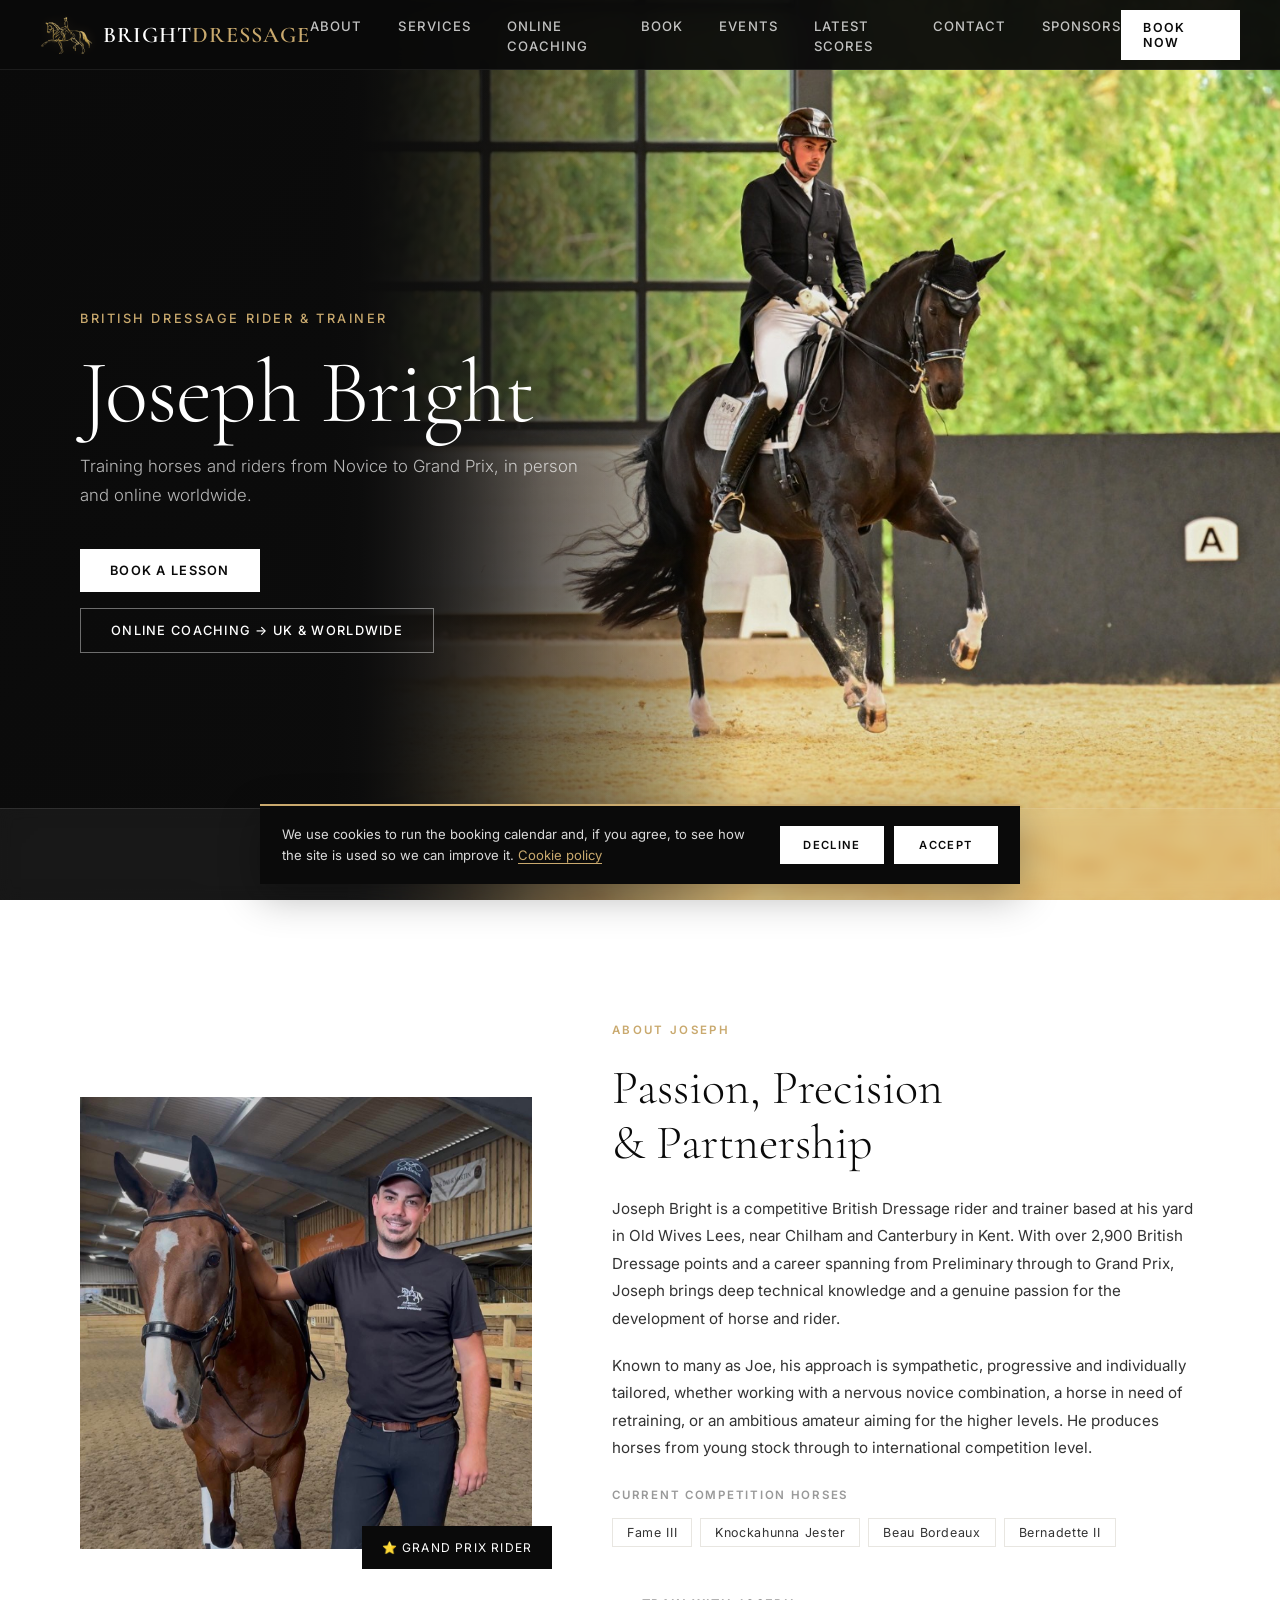
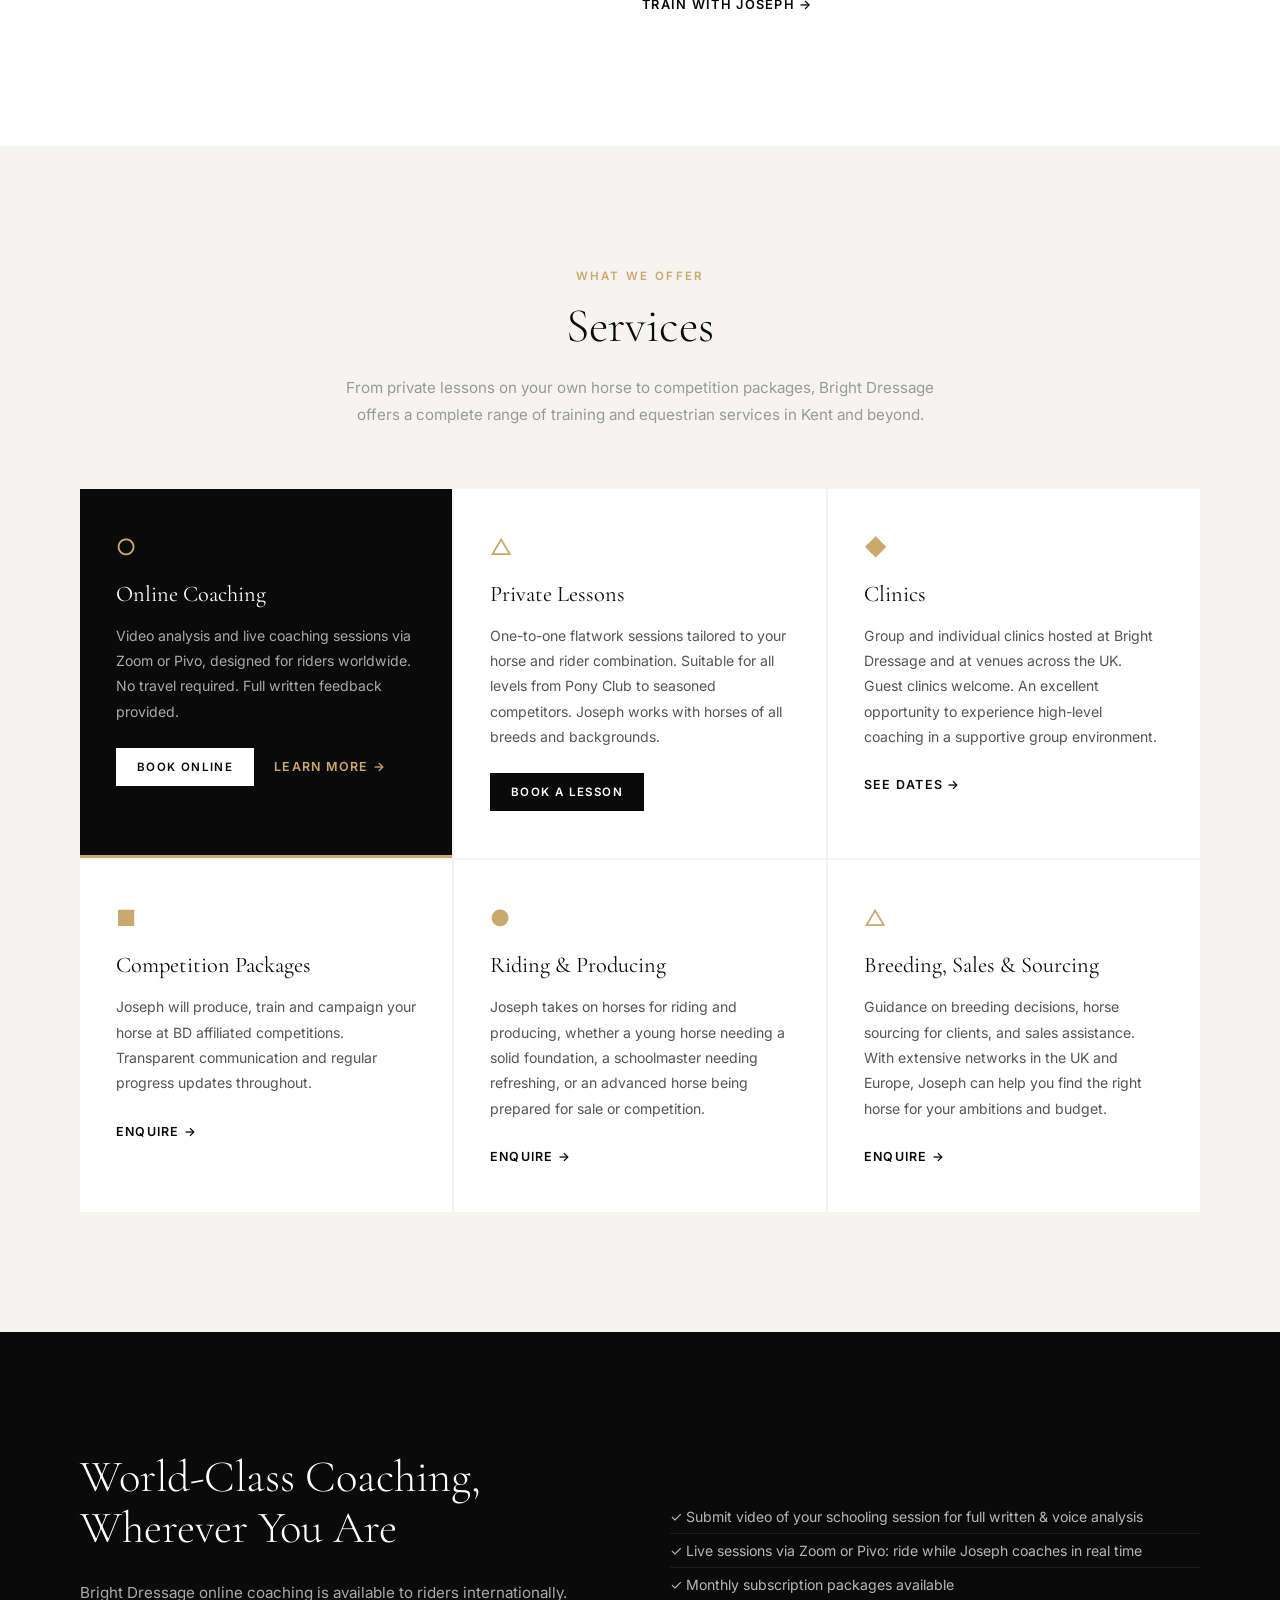
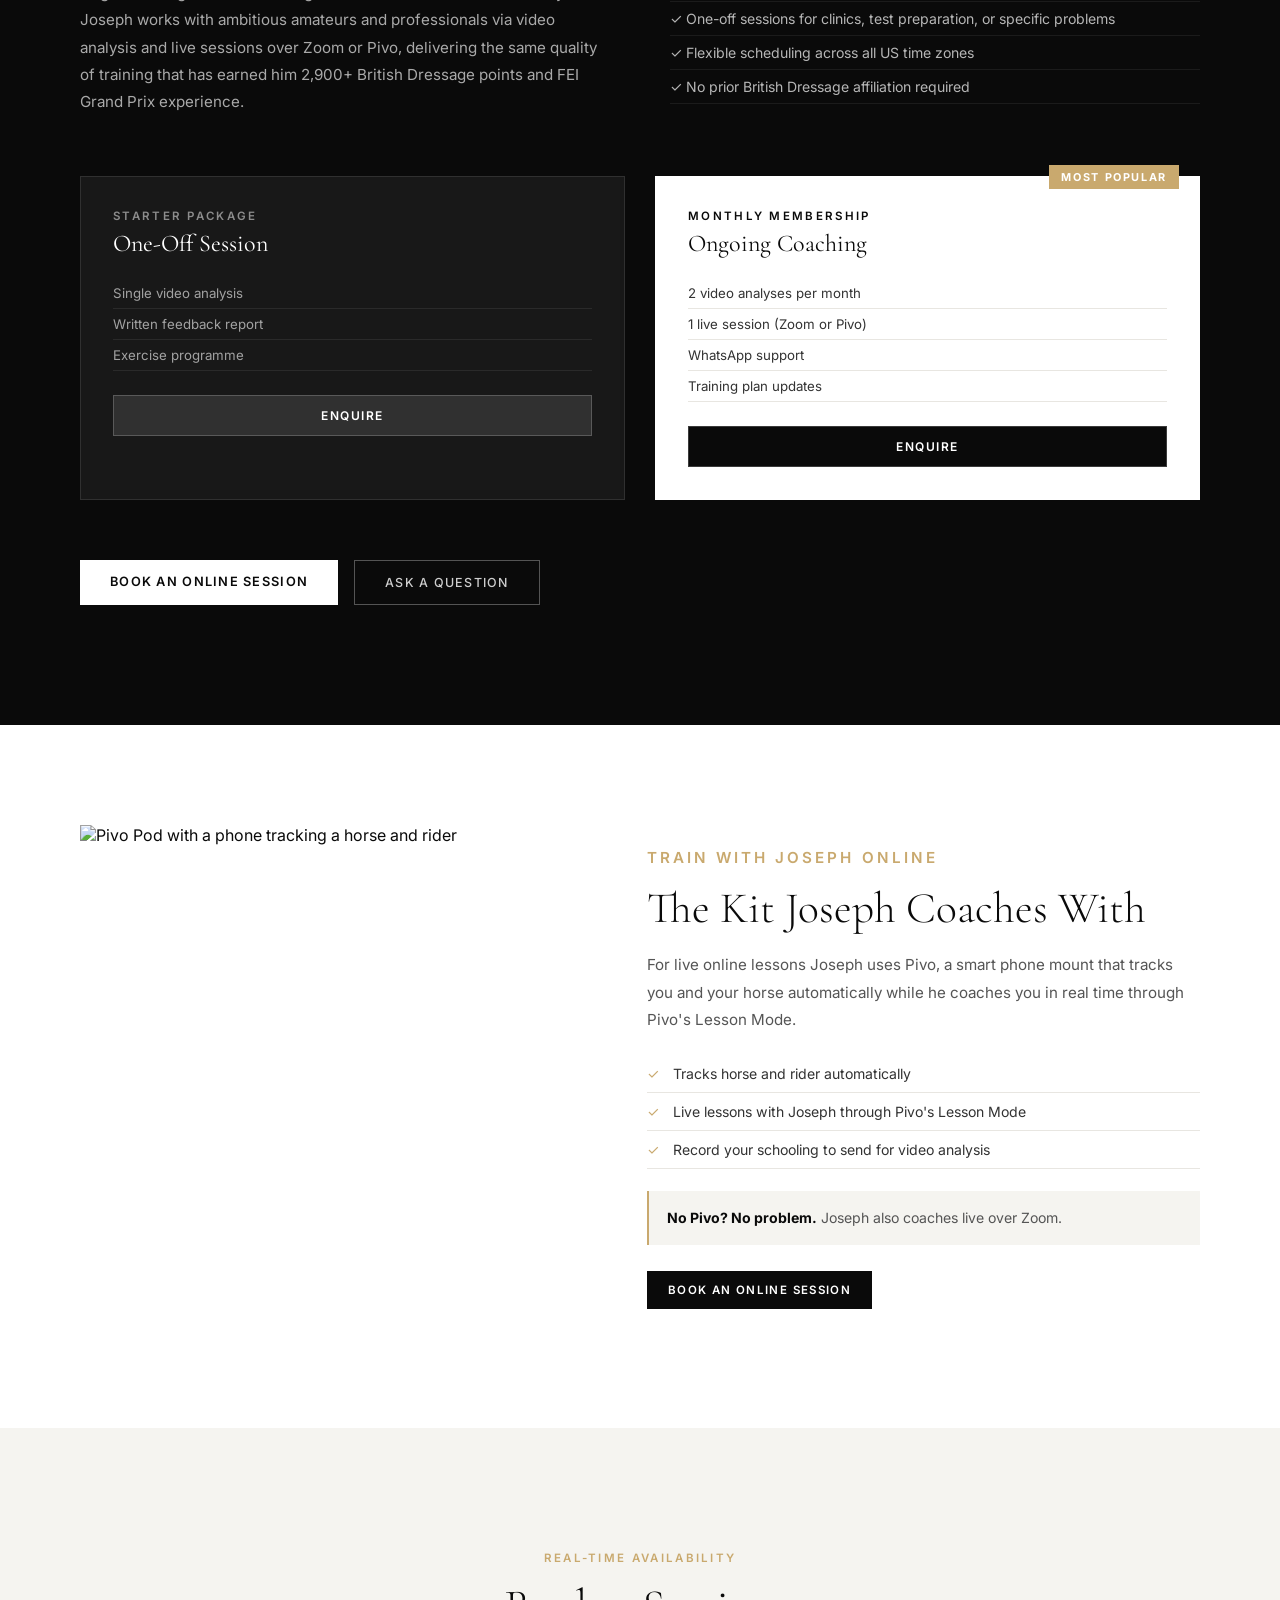
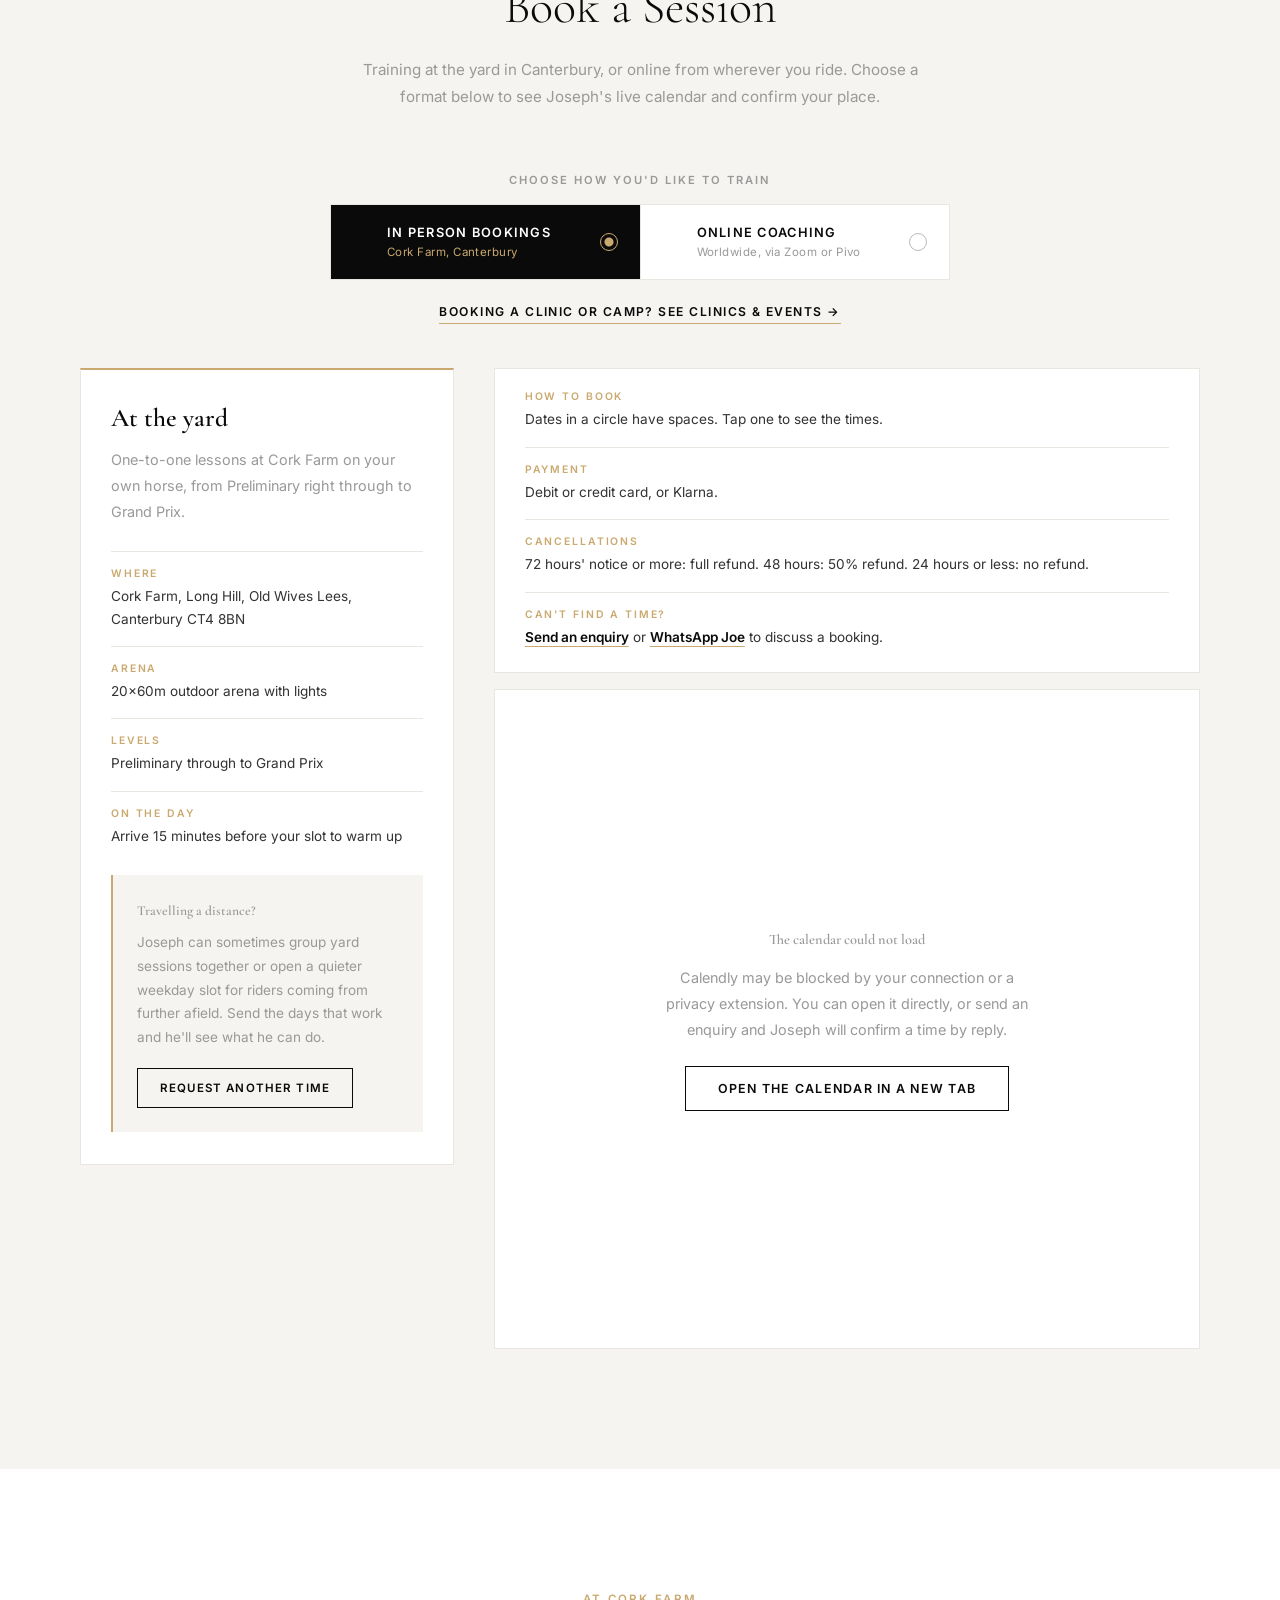
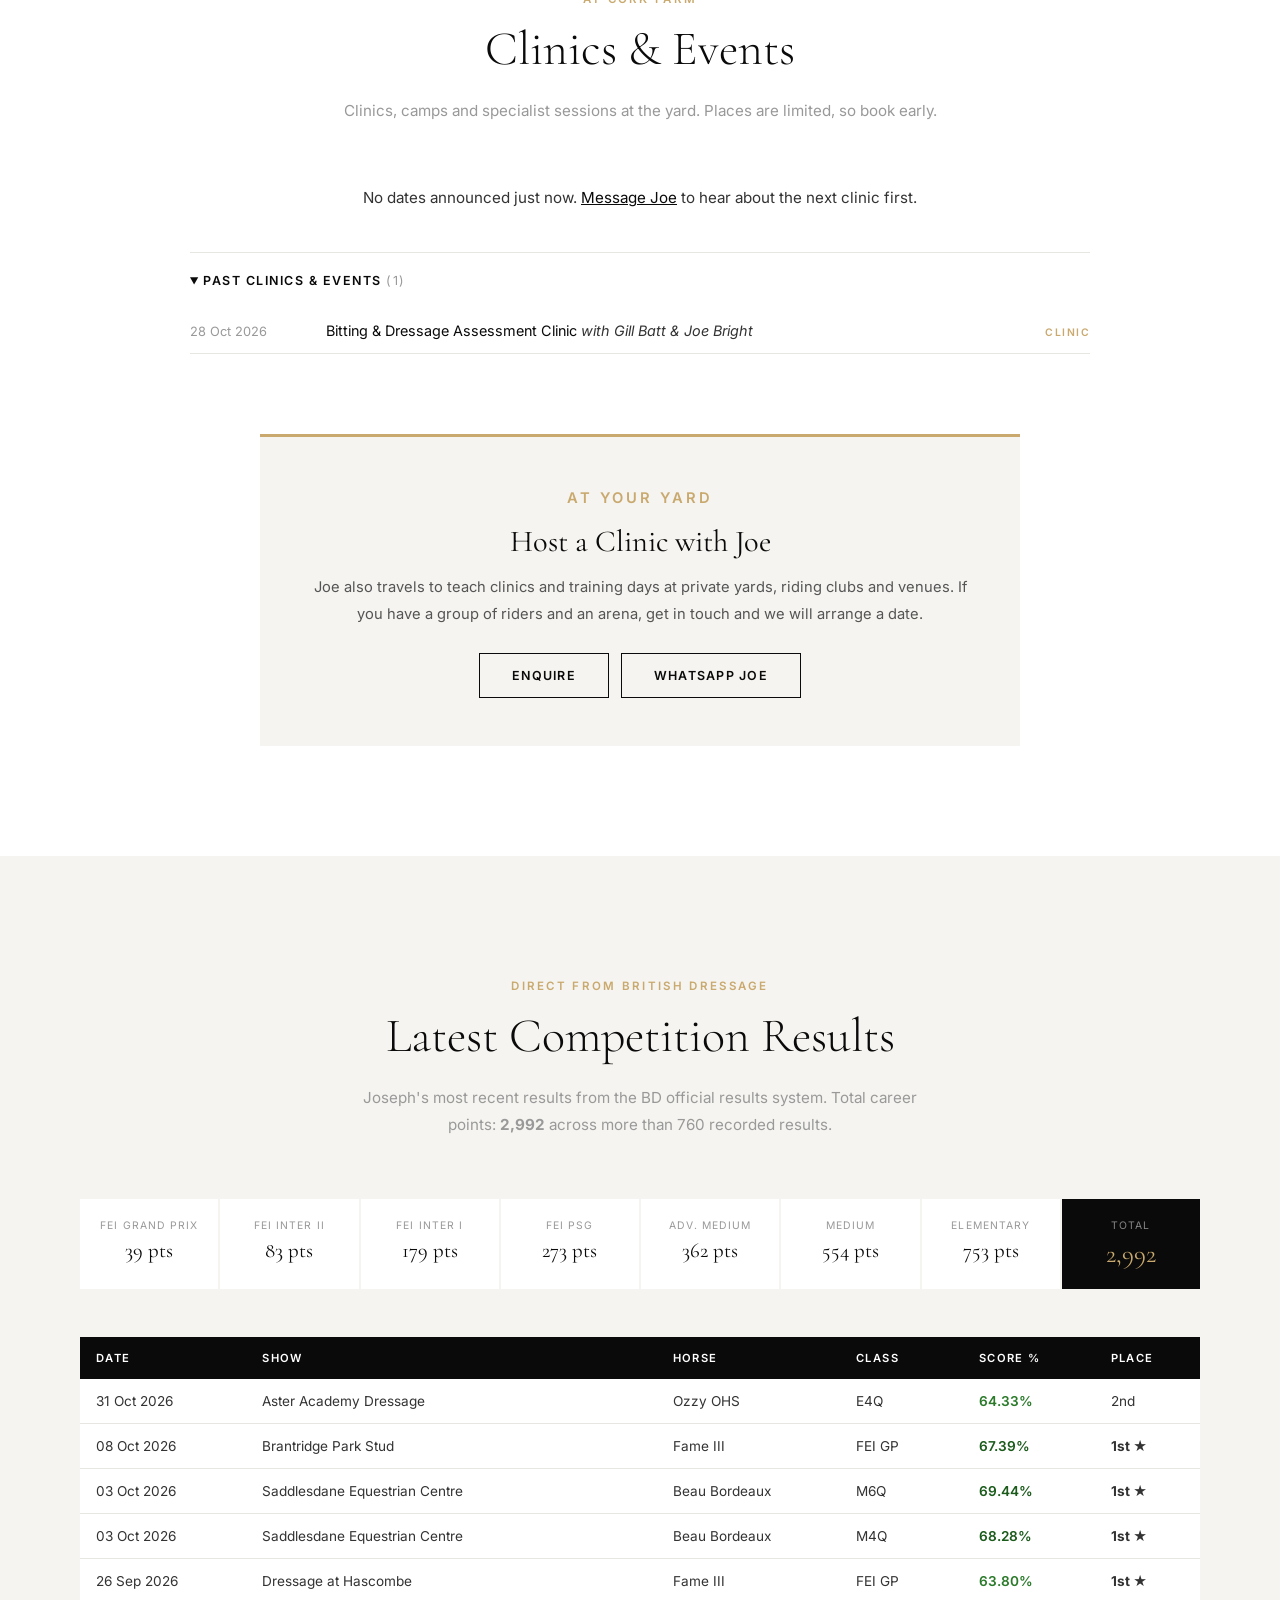
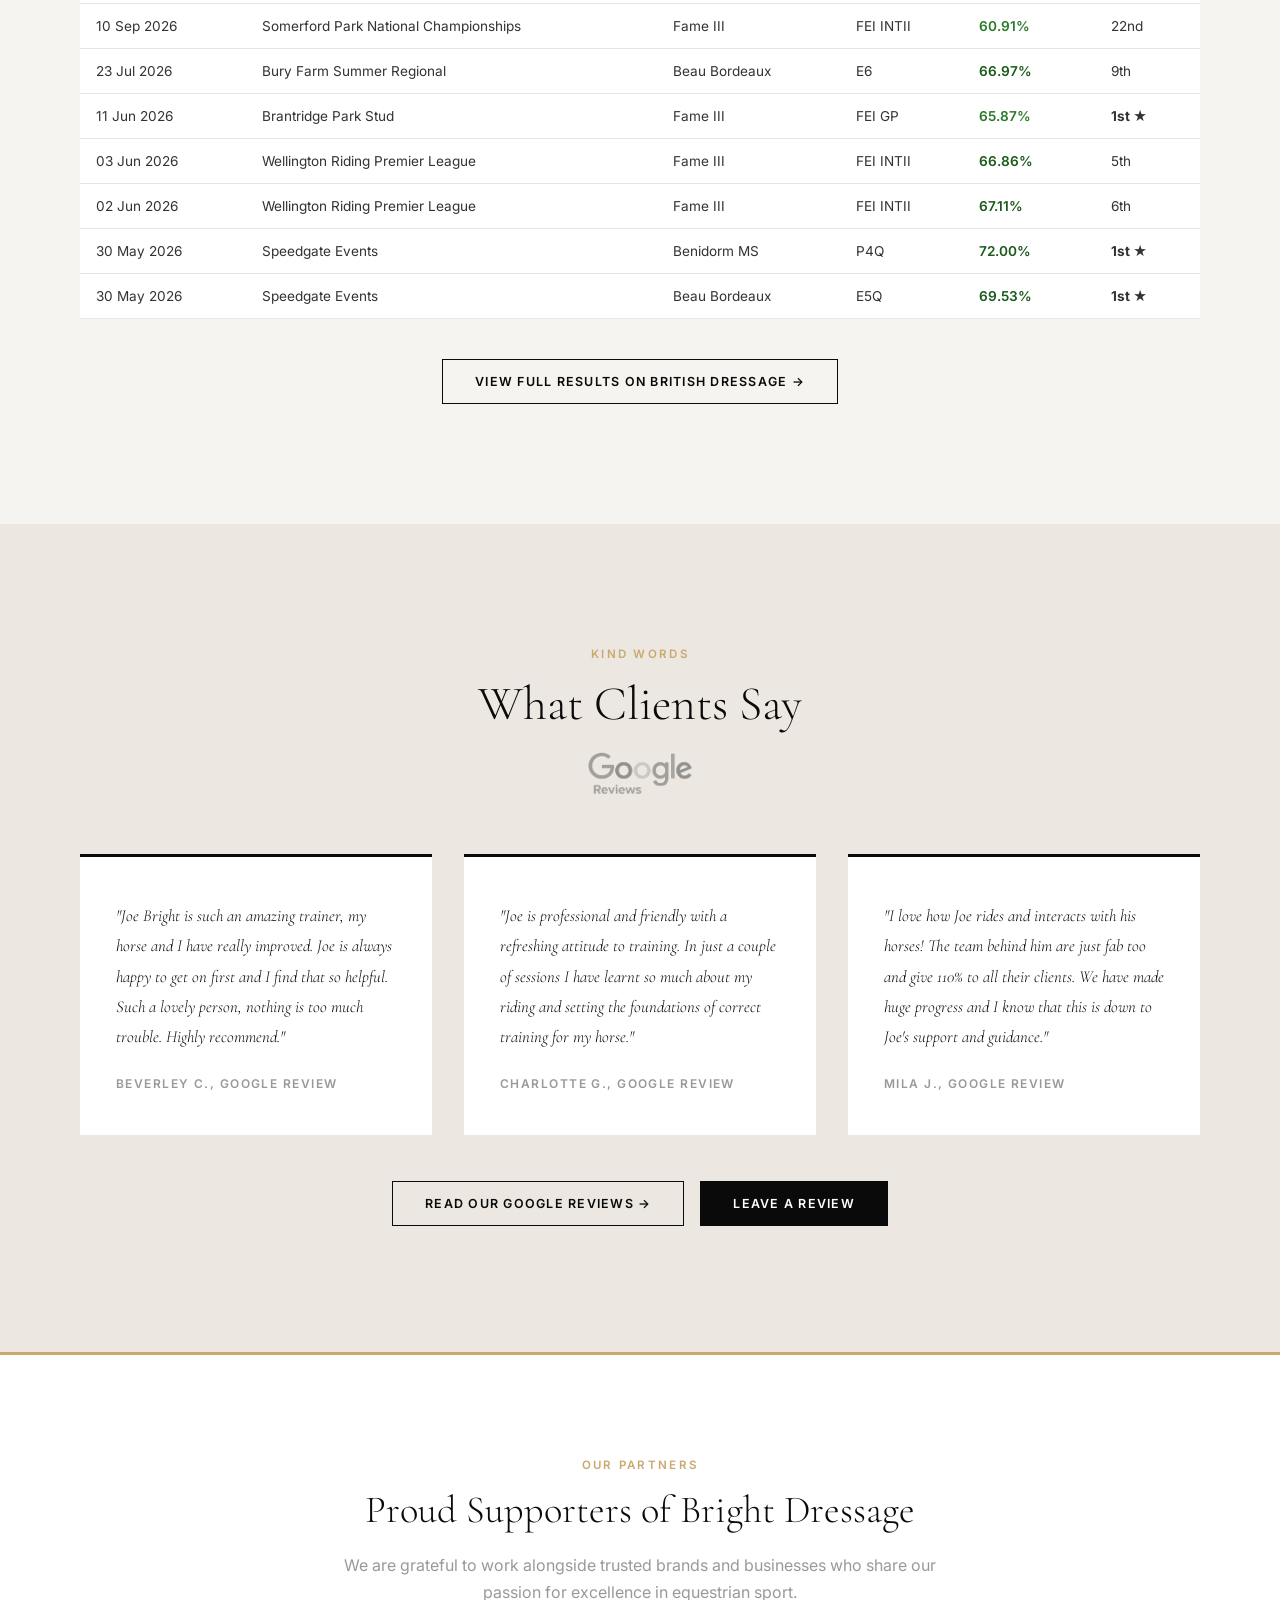
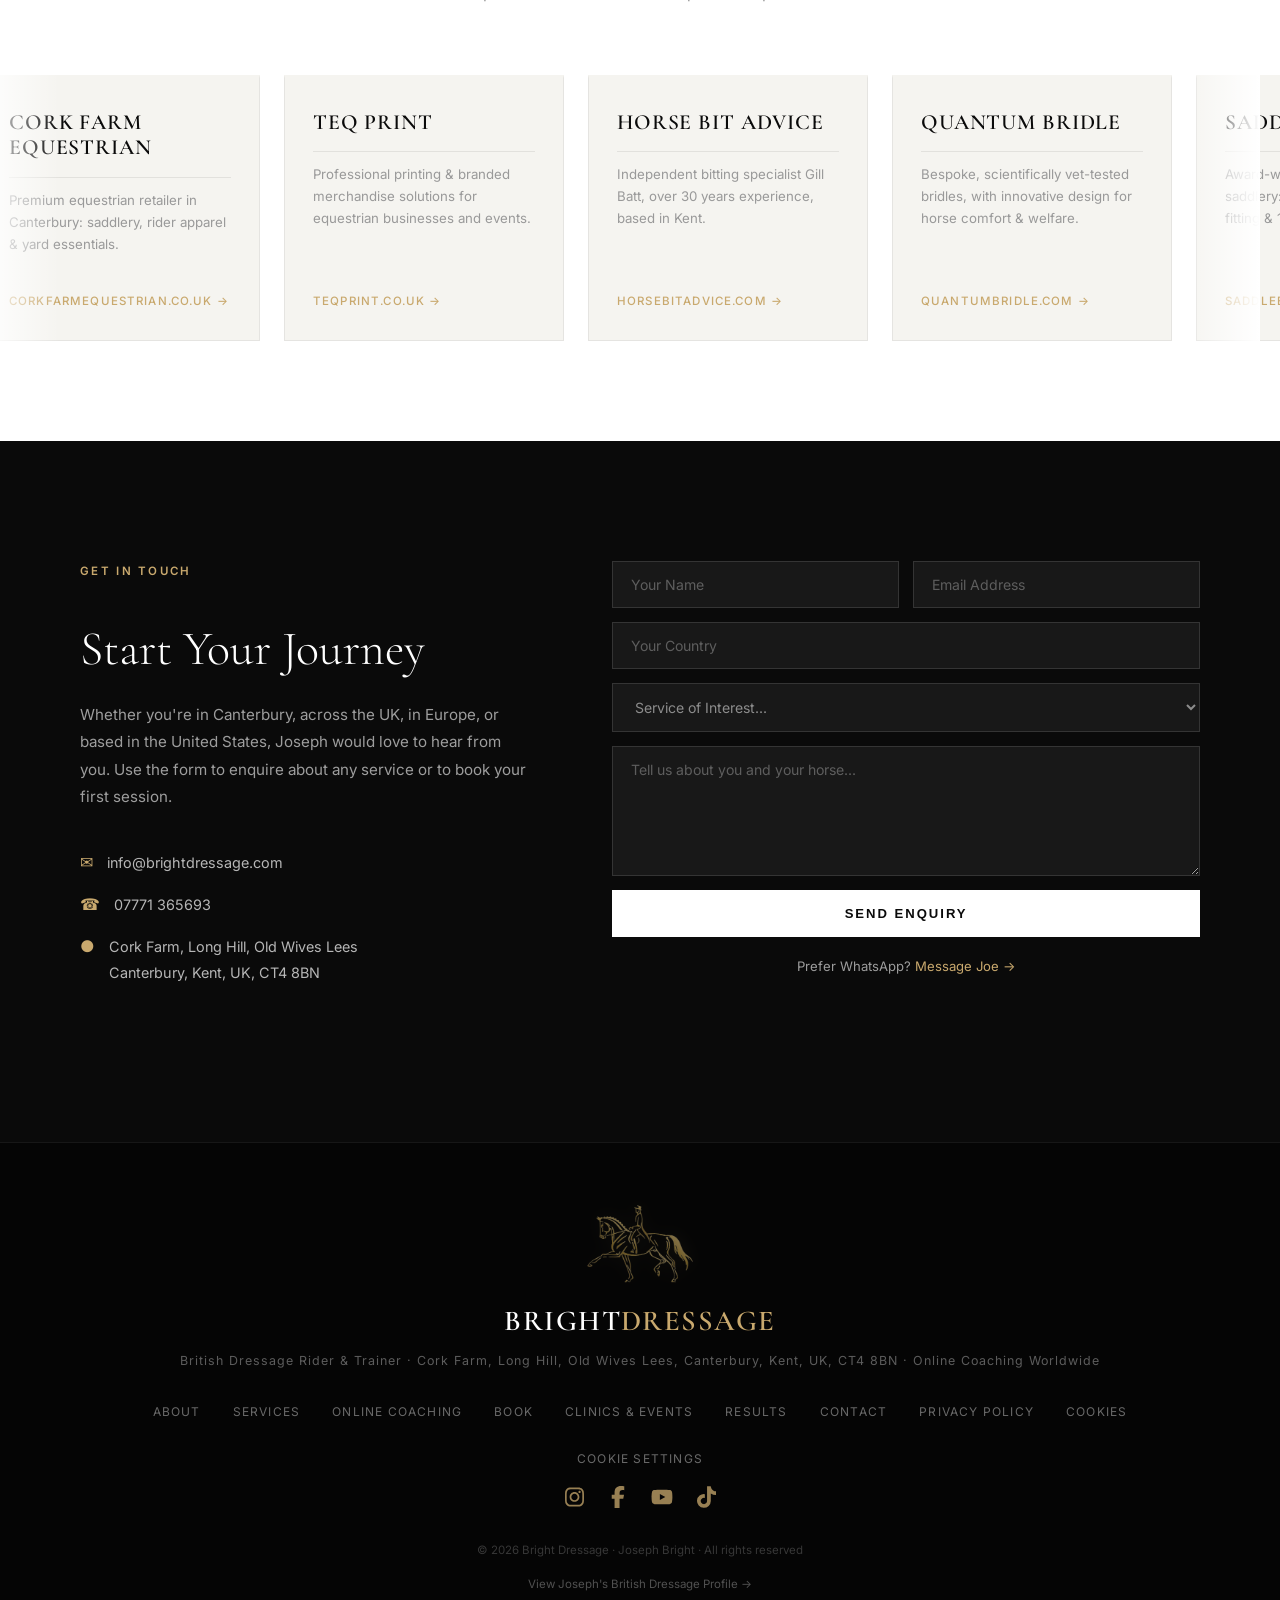
==== index.html @ 3350811d "Add files via upload" ====
<!DOCTYPE html>
<html lang="en">

<head>
<meta charset="UTF-8">
<meta name="viewport" content="width=device-width, initial-scale=1.0">
<title>Bright Dressage | Joseph Bright, Dressage Rider &amp; Trainer</title>
<meta name="description" content="Joseph Bright, FEI Grand Prix dressage rider and trainer at Cork Farm, Canterbury. Private lessons, competition packages and online coaching worldwide.">
<meta property="og:title" content="Joseph Bright | Bright Dressage">
<meta property="og:description" content="FEI Grand Prix dressage rider and trainer in Canterbury, Kent. Lessons in person and online coaching worldwide.">
<meta property="og:image" content="https://brightdressage.netlify.app/hero-joseph.jpg">
<meta property="og:type" content="website">
<link rel="icon" type="image/png" href="./logo-horse.png">
<link rel="stylesheet" href="./style.css">

</head>

<body>
<nav id="navbar">
<div class="nav-inner">
<a href="#hero" class="nav-logo-wrap">
<img src="./logo-horse.png" alt="Bright Dressage" class="nav-logo-img">
<span class="nav-logo-text">BRIGHT<span>DRESSAGE</span></span>
</a>
<ul class="nav-links">
<li class="mobile-menu-header">
<div class="mobile-menu-logo">
<img src="./logo-horse.png" alt="Bright Dressage" class="mobile-menu-horse">
<span class="mobile-menu-brand">BRIGHT<span>DRESSAGE</span></span>
</div>
<button class="mobile-close" id="mobile-close" aria-label="Close menu">&#10005;</button>
</li>
<li><a href="#about">About</a></li>
<li><a href="#services">Services</a></li>
<li><a href="#online-coaching">Online Coaching</a></li>
<li><a href="#booking">Book</a></li>
<li><a href="#events">Events</a></li>
<li><a href="#scores">Latest Scores</a></li>
<li><a href="#contact">Contact</a></li>
<li><a href="#sponsors">Sponsors</a></li>
</ul>
<a href="#booking" class="nav-cta">Book Now</a>
<button class="hamburger" id="hamburger">&#9776;</button>
</div>
</nav>

<!-- HERO -->
<section id="hero">
<div class="hero-overlay"></div>
<div class="hero-content">
<p class="hero-sub">British Dressage Rider &amp; Trainer</p>
<h1>Joseph Bright</h1>
<p class="hero-desc">Training horses and riders from Novice to Grand Prix, in person and online worldwide.</p>
<div class="hero-btns">
<a href="#booking" class="btn-primary" data-booking-open="yard">Book a Lesson</a>
<a href="#online-coaching" class="btn-outline">Online Coaching &rarr; UK &amp; Worldwide</a>
</div>
</div>
<div class="hero-stat-bar">
<div class="stat"><span class="stat-num">2,992</span><span class="stat-label">BD Points</span></div>
<div class="stat-divider"></div>
<div class="stat"><span class="stat-num">FEI GP</span><span class="stat-label">Highest Level</span></div>
<div class="stat-divider"></div>
<div class="stat"><span class="stat-num">750+</span><span class="stat-label">BD Results</span></div>
<div class="stat-divider"></div>
<div class="stat"><span class="stat-num">Canterbury</span><span class="stat-label">Kent, UK</span></div>
</div>
</section>

<!-- ABOUT -->
<section id="about">
<div class="container about-grid">
<div class="about-img-wrap">
<img src="./bio-joseph.jpg" alt="Joseph Bright with one of his horses" class="about-img">
<div class="about-badge">&#11088; Grand Prix Rider</div>
</div>
<div class="about-text">
<p class="section-tag">About Joseph</p>
<h2>Passion, Precision<br>&amp; Partnership</h2>
<p>Joseph Bright is a competitive British Dressage rider and trainer based at his yard in Old Wives Lees, near Chilham and Canterbury in Kent. With over 2,900 British Dressage points and a career spanning from Preliminary through to Grand Prix, Joseph brings deep technical knowledge and a genuine passion for the development of horse and rider.</p>
<p>Known to many as Joe, his approach is sympathetic, progressive and individually tailored, whether working with a nervous novice combination, a horse in need of retraining, or an ambitious amateur aiming for the higher levels. He produces horses from young stock through to international competition level.</p>
<div class="about-horses">
<p class="horses-label">Current Competition Horses</p>
<div class="horse-tags">
<span>Fame III</span>
<span>Knockahunna Jester</span>
<span>Beau Bordeaux</span>
<span>Bernadette II</span>
</div>
</div>
<a href="#booking" class="btn-primary">Train with Joseph &rarr;</a>
</div>
</div>
</section>

<!-- SERVICES -->
<section id="services">
<div class="container">
<p class="section-tag centered">What We Offer</p>
<h2 class="centered">Services</h2>
<p class="section-intro">From private lessons on your own horse to competition packages, Bright Dressage offers a complete range of training and equestrian services in Kent and beyond.</p>
<div class="services-grid">
<div class="service-card featured">
<div class="service-icon">&#9675;</div>
<h3>Online Coaching</h3>
<p>Video analysis and live coaching sessions via Zoom or Pivo, designed for riders worldwide. No travel required. Full written feedback provided.</p>
<div class="service-actions"><a href="#booking" class="service-btn" data-booking-open="online">Book Online</a><a href="#online-coaching" class="service-link">Learn More &rarr;</a></div>
</div>
<div class="service-card">
<div class="service-icon">&#9651;</div>
<h3>Private Lessons</h3>
<p>One-to-one flatwork sessions tailored to your horse and rider combination. Suitable for all levels from Pony Club to seasoned competitors. Joseph works with horses of all breeds and backgrounds.</p>
<div class="service-actions"><a href="#booking" class="service-btn" data-booking-open="yard">Book a Lesson</a></div>
</div>
<div class="service-card">
<div class="service-icon">&#9670;</div>
<h3>Clinics</h3>
<p>Group and individual clinics hosted at Bright Dressage and at venues across the UK. Guest clinics welcome. An excellent opportunity to experience high-level coaching in a supportive group environment.</p>
<a href="#events" class="service-link">See Dates &rarr;</a>
</div>
<div class="service-card">
<div class="service-icon">&#9632;</div>
<h3>Competition Packages</h3>
<p>Joseph will produce, train and campaign your horse at BD affiliated competitions. Transparent communication and regular progress updates throughout.</p>
<a href="#contact" class="service-link">Enquire &rarr;</a>
</div>
<div class="service-card">
<div class="service-icon">&#9679;</div>
<h3>Riding &amp; Producing</h3>
<p>Joseph takes on horses for riding and producing, whether a young horse needing a solid foundation, a schoolmaster needing refreshing, or an advanced horse being prepared for sale or competition.</p>
<a href="#contact" class="service-link">Enquire &rarr;</a>
</div>
<div class="service-card">
<div class="service-icon">&#9651;</div>
<h3>Breeding, Sales &amp; Sourcing</h3>
<p>Guidance on breeding decisions, horse sourcing for clients, and sales assistance. With extensive networks in the UK and Europe, Joseph can help you find the right horse for your ambitions and budget.</p>
<a href="#contact" class="service-link">Enquire &rarr;</a>
</div>
</div>
</div>
</section>

<!-- ONLINE COACHING HERO -->
<section id="online-coaching">
<div class="coaching-overlay"></div>
<div class="container coaching-inner">
<div class="coaching-top">
<div class="coaching-text">
<h2>World-Class Coaching,<br>Wherever You Are</h2>
<p>Bright Dressage online coaching is available to riders internationally. Joseph works with ambitious amateurs and professionals via video analysis and live sessions over Zoom or Pivo, delivering the same quality of training that has earned him 2,900+ British Dressage points and FEI Grand Prix experience.</p>
</div>
<ul class="coaching-list">
<li>&#10003; Submit video of your schooling session for full written &amp; voice analysis</li>
<li>&#10003; Live sessions via Zoom or Pivo: ride while Joseph coaches in real time</li>
<li>&#10003; Monthly subscription packages available</li>
<li>&#10003; One-off sessions for clinics, test preparation, or specific problems</li>
<li>&#10003; Flexible scheduling across all US time zones</li>
<li>&#10003; No prior British Dressage affiliation required</li>
</ul>
</div>
<div class="coaching-card-wrap">
<div class="coaching-card">
<div class="pkg-header">Starter Package</div>
<div class="pkg-price">One-Off Session</div>
<ul>
<li>Single video analysis</li>
<li>Written feedback report</li>
<li>Exercise programme</li>
</ul>
<a href="#contact" class="btn-pkg">Enquire</a>
</div>
<div class="coaching-card featured-pkg">
<div class="pkg-badge">Most Popular</div>
<div class="pkg-header">Monthly Membership</div>
<div class="pkg-price">Ongoing Coaching</div>
<ul>
<li>2 video analyses per month</li>
<li>1 live session (Zoom or Pivo)</li>
<li>WhatsApp support</li>
<li>Training plan updates</li>
</ul>
<a href="#contact" class="btn-pkg">Enquire</a>
</div>
</div>
<div class="coaching-btns">
<a href="#booking" class="btn-primary" data-booking-open="online">Book an Online Session</a>
<a href="#contact" class="btn-outline-light">Ask a Question</a>
</div>
</div>
</section>

<!-- BOOKING -->
<!-- PIVO -->
<section id="pivo">
<div class="container pivo-grid">
<div class="pivo-media"><img src="https://cdn.shopify.com/s/files/1/0915/7908/9171/files/Group1321317861_13bc94b1-a576-4c9b-8b1a-25e7dcca7ef7.png?width=1000" alt="Pivo Pod with a phone tracking a horse and rider" loading="lazy" width="1000" height="1000"></div>
<div class="pivo-copy">
<p class="section-tag">Train With Joseph Online</p>
<h2>The Kit Joseph Coaches With</h2>
<p>For live online lessons Joseph uses Pivo, a smart phone mount that tracks you and your horse automatically while he coaches you in real time through Pivo's Lesson Mode.</p>
<ul class="pivo-points">
<li>Tracks horse and rider automatically</li>
<li>Live lessons with Joseph through Pivo's Lesson Mode</li>
<li>Record your schooling to send for video analysis</li>
</ul>
<p class="pivo-zoom"><strong>No Pivo? No problem.</strong> Joseph also coaches live over Zoom.</p>
<div class="pivo-btns">
<a href="#booking" class="service-btn" data-booking-open="online">Book an Online Session</a>
</div>
</div>
</div>
</section>

<section id="booking">
<div class="container">
<p class="section-tag centered">Real-Time Availability</p>
<h2 class="centered">Book a Session</h2>
<p class="section-intro">Training at the yard in Canterbury, or online from wherever you ride. Choose a format below to see Joseph's live calendar and confirm your place.</p>

<p class="booking-choose">Choose how you'd like to train</p>
<div class="booking-switch" role="tablist" aria-label="Booking type">
<button type="button" class="booking-tab is-active" role="tab" id="booking-tab-yard" data-booking-tab="yard" aria-selected="true" aria-controls="booking-panel"><strong>In Person Bookings</strong><span>Cork Farm, Canterbury</span></button>
<button type="button" class="booking-tab" role="tab" id="booking-tab-online" data-booking-tab="online" aria-selected="false" aria-controls="booking-panel" tabindex="-1"><strong>Online Coaching</strong><span>Worldwide, via Zoom or Pivo</span></button>
</div>
<a href="#events" class="booking-events-link"><span>Booking a clinic or camp?</span> See Clinics &amp; Events &rarr;</a>

<div class="booking-layout" id="booking-panel" role="tabpanel" aria-labelledby="booking-tab-yard">
<aside class="booking-aside">

<div class="booking-card" data-booking-info="yard">
<h3>At the yard</h3>
<p>One-to-one lessons at Cork Farm on your own horse, from Preliminary right through to Grand Prix.</p>
<ul class="booking-facts">
<li><span class="fact-key">Where</span><span class="fact-val">Cork Farm, Long Hill, Old Wives Lees, Canterbury CT4 8BN</span></li>
<li><span class="fact-key">Arena</span><span class="fact-val">20x60m outdoor arena with lights</span></li>
<li><span class="fact-key">Levels</span><span class="fact-val">Preliminary through to Grand Prix</span></li>
<li><span class="fact-key">On the day</span><span class="fact-val">Arrive 15 minutes before your slot to warm up</span></li>
</ul>
<div class="booking-flex">
<p class="booking-flex-title">Travelling a distance?</p>
<p>Joseph can sometimes group yard sessions together or open a quieter weekday slot for riders coming from further afield. Send the days that work and he'll see what he can do.</p>
<button type="button" class="btn-outline-dark booking-request" data-request-time="yard">Request Another Time</button>
</div>
</div>

<div class="booking-card" data-booking-info="online" hidden>
<h3>Wherever you ride</h3>
<p>Live one-to-one coaching for riders across the UK, the US and beyond. Every time in the calendar is shown in your own time zone automatically.</p>
<ul class="booking-facts">
<li><span class="fact-key">Format</span><span class="fact-val">Live via Zoom or Pivo from your arena, or a call through your written feedback</span></li>
<li><span class="fact-key">Kit</span><span class="fact-val">A phone on a tripod and a pair of headphones is all most riders need</span></li>
<li><span class="fact-key">Affiliation</span><span class="fact-val">No British Dressage membership required</span></li>
</ul>
<div class="booking-flex">
<p class="booking-flex-title">Nothing at the right hour?</p>
<p>Online sessions aren't tied to yard hours. Joseph opens early mornings and evenings for riders in other time zones whenever he can. Send the times that suit you and he'll confirm a slot by reply.</p>
<button type="button" class="btn-outline-dark booking-request" data-request-time="online">Request Another Time</button>
</div>
</div>

</aside>

<div class="booking-main">
<div class="booking-options" data-booking-options hidden></div>
<div class="booking-help">
<ul class="booking-facts">
<li><span class="fact-key">How to book</span><span class="fact-val">Dates in a circle have spaces. Tap one to see the times.</span></li>
<li><span class="fact-key">Payment</span><span class="fact-val">Debit or credit card, or Klarna.</span></li>
<li><span class="fact-key">Cancellations</span><span class="fact-val">72 hours' notice or more: full refund. 48 hours: 50% refund. 24 hours or less: no refund.</span></li>
<li><span class="fact-key">Can't find a time?</span><span class="fact-val"><a href="#contact">Send an enquiry</a> or <a href="https://wa.me/447771365693?text=Hi%20Joe%2C%20I%27d%20like%20to%20discuss%20booking%20a%20session." target="_blank" rel="noopener">WhatsApp Joe</a> to discuss a booking.</span></li>
</ul>
</div>
<div class="booking-stage" data-booking-stage>
<div class="booking-notice">
<p class="booking-notice-title">Live booking opens shortly</p>
<p>Joseph's online calendar is being set up. Until it goes live, send an enquiry with the times that suit you and he'll come straight back to confirm.</p>
<a href="#contact" class="btn-outline-dark">Send an Enquiry</a>
</div>
</div>
</div>

</div>
</div>
</section>

<!-- CLINICS & EVENTS (edit events in events.js) -->
<section id="events">
<div class="container">
<p class="section-tag centered">At Cork Farm</p>
<h2 class="centered">Clinics &amp; Events</h2>
<p class="section-intro">Clinics, camps and specialist sessions at the yard. Places are limited, so book early.</p>
<div class="events-list" id="events-list"></div>
</div>
</section>
<section id="host-clinic">
<div class="container">
<div class="host-box">
<p class="section-tag">At Your Yard</p>
<h3>Host a Clinic with Joe</h3>
<p>Joe also travels to teach clinics and training days at private yards, riding clubs and venues. If you have a group of riders and an arena, get in touch and we will arrange a date.</p>
<div class="host-btns">
<a href="#contact" class="btn-outline-dark host-enquire" data-enquire="Host a Clinic at Your Yard">Enquire</a>
<a href="https://wa.me/447771365693?text=Hi%20Joe%2C%20I%27d%20like%20to%20ask%20about%20hosting%20a%20clinic%20at%20our%20yard." target="_blank" rel="noopener" class="btn-outline-dark">WhatsApp Joe</a>
</div>
</div>
</div>
</section>

<!-- LATEST SCORES -->
<section id="scores">
<div class="container">
<p class="section-tag centered">Direct from British Dressage</p>
<h2 class="centered">Latest Competition Results</h2>
<p class="section-intro">Joseph's most recent results from the BD official results system. Total career points: <strong>2,992</strong> across more than 760 recorded results.</p>

<div class="points-summary">
<div class="pts-card"><span class="pts-level">FEI Grand Prix</span><span class="pts-val">39 pts</span></div>
<div class="pts-card"><span class="pts-level">FEI Inter II</span><span class="pts-val">83 pts</span></div>
<div class="pts-card"><span class="pts-level">FEI Inter I</span><span class="pts-val">179 pts</span></div>
<div class="pts-card"><span class="pts-level">FEI PSG</span><span class="pts-val">273 pts</span></div>
<div class="pts-card"><span class="pts-level">Adv. Medium</span><span class="pts-val">362 pts</span></div>
<div class="pts-card"><span class="pts-level">Medium</span><span class="pts-val">554 pts</span></div>
<div class="pts-card"><span class="pts-level">Elementary</span><span class="pts-val">753 pts</span></div>
<div class="pts-card highlight"><span class="pts-level">TOTAL</span><span class="pts-val total">2,992</span></div>
</div>

<div class="results-table-wrap">
<table class="results-table">
<thead>
<tr><th>Date</th><th>Show</th><th>Horse</th><th>Class</th><th>Score %</th><th>Place</th></tr>
</thead>
<tbody>
<tr><td>31 Oct 2026</td><td>Aster Academy Dressage</td><td>Ozzy OHS</td><td>E4Q</td><td class="score good">64.33%</td><td>2nd</td></tr>
<tr><td>08 Oct 2026</td><td>Brantridge Park Stud</td><td>Fame III</td><td>FEI GP</td><td class="score great">67.39%</td><td class="place-1">1st &#9733;</td></tr>
<tr><td>03 Oct 2026</td><td>Saddlesdane Equestrian Centre</td><td>Beau Bordeaux</td><td>M6Q</td><td class="score great">69.44%</td><td class="place-1">1st &#9733;</td></tr>
<tr><td>03 Oct 2026</td><td>Saddlesdane Equestrian Centre</td><td>Beau Bordeaux</td><td>M4Q</td><td class="score great">68.28%</td><td class="place-1">1st &#9733;</td></tr>
<tr><td>26 Sep 2026</td><td>Dressage at Hascombe</td><td>Fame III</td><td>FEI GP</td><td class="score good">63.80%</td><td class="place-1">1st &#9733;</td></tr>
<tr><td>10 Sep 2026</td><td>Somerford Park National Championships</td><td>Fame III</td><td>FEI INTII</td><td class="score good">60.91%</td><td>22nd</td></tr>
<tr><td>23 Jul 2026</td><td>Bury Farm Summer Regional</td><td>Beau Bordeaux</td><td>E6</td><td class="score great">66.97%</td><td>9th</td></tr>
<tr><td>11 Jun 2026</td><td>Brantridge Park Stud</td><td>Fame III</td><td>FEI GP</td><td class="score good">65.87%</td><td class="place-1">1st &#9733;</td></tr>
<tr><td>03 Jun 2026</td><td>Wellington Riding Premier League</td><td>Fame III</td><td>FEI INTII</td><td class="score great">66.86%</td><td>5th</td></tr>
<tr><td>02 Jun 2026</td><td>Wellington Riding Premier League</td><td>Fame III</td><td>FEI INTII</td><td class="score great">67.11%</td><td>6th</td></tr>
<tr><td>30 May 2026</td><td>Speedgate Events</td><td>Benidorm MS</td><td>P4Q</td><td class="score great">72.00%</td><td class="place-1">1st &#9733;</td></tr>
<tr><td>30 May 2026</td><td>Speedgate Events</td><td>Beau Bordeaux</td><td>E5Q</td><td class="score great">69.53%</td><td class="place-1">1st &#9733;</td></tr>
</tbody>
</table>
</div>
<div class="scores-footer">
<a href="https://britishdressage.online/rider_results/21928" target="_blank" class="btn-outline-dark">View Full Results on British Dressage &rarr;</a>
</div>
</div>
</section>

<!-- INSTAGRAM -->
<section id="instagram" hidden>
<div class="container">
<p class="section-tag centered">Latest from the Yard</p>
<h2 class="centered">On Instagram</h2>
<div class="ig-grid" id="ig-grid"></div>
<div class="ig-footer"><a href="https://www.instagram.com/brightdressage" target="_blank" rel="noopener" class="btn-outline-dark">Follow @brightdressage &rarr;</a></div>
</div>
</section>

<!-- TESTIMONIALS -->
<section id="testimonials">
<div class="container">
<p class="section-tag centered">Kind Words</p>
<h2 class="centered">What Clients Say</h2>
<img src="./google-reviews.png" alt="Google Reviews" class="testi-badge" width="473" height="193">
<div class="testi-grid">
<div class="testi-card">
<p>"Joe Bright is such an amazing trainer, my horse and I have really improved. Joe is always happy to get on first and I find that so helpful. Such a lovely person, nothing is too much trouble. Highly recommend."</p>
<div class="testi-author">Beverley C., Google review</div>
</div>
<div class="testi-card">
<p>"Joe is professional and friendly with a refreshing attitude to training. In just a couple of sessions I have learnt so much about my riding and setting the foundations of correct training for my horse."</p>
<div class="testi-author">Charlotte G., Google review</div>
</div>
<div class="testi-card">
<p>"I love how Joe rides and interacts with his horses! The team behind him are just fab too and give 110% to all their clients. We have made huge progress and I know that this is down to Joe's support and guidance."</p>
<div class="testi-author">Mila J., Google review</div>
</div>
</div>
<div class="testi-nav">
<button type="button" class="sponsors-arrow" data-testi-dir="-1" aria-label="Previous review">&larr;</button>
<button type="button" class="sponsors-arrow" data-testi-dir="1" aria-label="Next review">&rarr;</button>
</div>
<div class="testi-footer">
<a href="https://search.google.com/local/reviews?placeid=ChIJT1Dc1fLN3kcRavwiwuunbcY" target="_blank" rel="noopener" class="btn-outline-dark">Read Our Google Reviews &rarr;</a>
<a href="https://search.google.com/local/writereview?placeid=ChIJT1Dc1fLN3kcRavwiwuunbcY" target="_blank" rel="noopener" class="btn-outline-dark testi-leave">Leave a Review</a>
</div>
</div>
</section>

<!-- SPONSORS -->
<section id="sponsors" class="sponsors-section">
<div class="container">
<p class="section-label" style="text-align:center;">OUR PARTNERS</p>
<h2 class="section-title" style="text-align:center;">Proud Supporters of Bright Dressage</h2>
<p class="sponsors-intro">We are grateful to work alongside trusted brands and businesses who share our passion for excellence in equestrian sport.</p>
</div>
<div class="sponsors-marquee-outer">
<div class="sponsors-track">
<a href="https://www.corkfarmequestrian.co.uk/" target="_blank" rel="noopener" class="sponsor-tile">
<span class="sponsor-tile-name">CORK FARM EQUESTRIAN</span>
<span class="sponsor-tile-desc">Premium equestrian retailer in Canterbury: saddlery, rider apparel &amp; yard essentials.</span>
<span class="sponsor-tile-link">corkfarmequestrian.co.uk &rarr;</span>
</a>
<a href="https://teqprint.co.uk/" target="_blank" rel="noopener" class="sponsor-tile">
<span class="sponsor-tile-name">TEQ PRINT</span>
<span class="sponsor-tile-desc">Professional printing &amp; branded merchandise solutions for equestrian businesses and events.</span>
<span class="sponsor-tile-link">teqprint.co.uk &rarr;</span>
</a>
<a href="https://horsebitadvice.com/" target="_blank" rel="noopener" class="sponsor-tile">
<span class="sponsor-tile-name">HORSE BIT ADVICE</span>
<span class="sponsor-tile-desc">Independent bitting specialist Gill Batt, over 30 years experience, based in Kent.</span>
<span class="sponsor-tile-link">horsebitadvice.com &rarr;</span>
</a>
<a href="https://quantumbridle.com/" target="_blank" rel="noopener" class="sponsor-tile">
<span class="sponsor-tile-name">QUANTUM BRIDLE</span>
<span class="sponsor-tile-desc">Bespoke, scientifically vet-tested bridles, with innovative design for horse comfort &amp; welfare.</span>
<span class="sponsor-tile-link">quantumbridle.com &rarr;</span>
</a>
<a href="https://www.saddleexchange.com/" target="_blank" rel="noopener" class="sponsor-tile">
<span class="sponsor-tile-name">SADDLE EXCHANGE</span>
<span class="sponsor-tile-desc">Award-winning international saddlery: specialist saddle design, fitting &amp; 14-day trial.</span>
<span class="sponsor-tile-link">saddleexchange.com &rarr;</span>
</a>
<a href="https://reactorpanelsaddles.com/" target="_blank" rel="noopener" class="sponsor-tile">
<span class="sponsor-tile-name">REACTOR PANEL SADDLES</span>
<span class="sponsor-tile-desc">UK-designed, the most adjustable &amp; innovative saddles on the market, used at the highest competition levels.</span>
<span class="sponsor-tile-link">reactorpanelsaddles.com &rarr;</span>
</a>
<!-- Duplicate set for seamless loop -->
<a href="https://www.corkfarmequestrian.co.uk/" target="_blank" rel="noopener" class="sponsor-tile" aria-hidden="true">
<span class="sponsor-tile-name">CORK FARM EQUESTRIAN</span>
<span class="sponsor-tile-desc">Premium equestrian retailer in Canterbury: saddlery, rider apparel &amp; yard essentials.</span>
<span class="sponsor-tile-link">corkfarmequestrian.co.uk &rarr;</span>
</a>
<a href="https://teqprint.co.uk/" target="_blank" rel="noopener" class="sponsor-tile" aria-hidden="true">
<span class="sponsor-tile-name">TEQ PRINT</span>
<span class="sponsor-tile-desc">Professional printing &amp; branded merchandise solutions for equestrian businesses and events.</span>
<span class="sponsor-tile-link">teqprint.co.uk &rarr;</span>
</a>
<a href="https://horsebitadvice.com/" target="_blank" rel="noopener" class="sponsor-tile" aria-hidden="true">
<span class="sponsor-tile-name">HORSE BIT ADVICE</span>
<span class="sponsor-tile-desc">Independent bitting specialist Gill Batt, over 30 years experience, based in Kent.</span>
<span class="sponsor-tile-link">horsebitadvice.com &rarr;</span>
</a>
<a href="https://quantumbridle.com/" target="_blank" rel="noopener" class="sponsor-tile" aria-hidden="true">
<span class="sponsor-tile-name">QUANTUM BRIDLE</span>
<span class="sponsor-tile-desc">Bespoke, scientifically vet-tested bridles, with innovative design for horse comfort &amp; welfare.</span>
<span class="sponsor-tile-link">quantumbridle.com &rarr;</span>
</a>
<a href="https://www.saddleexchange.com/" target="_blank" rel="noopener" class="sponsor-tile" aria-hidden="true">
<span class="sponsor-tile-name">SADDLE EXCHANGE</span>
<span class="sponsor-tile-desc">Award-winning international saddlery: specialist saddle design, fitting &amp; 14-day trial.</span>
<span class="sponsor-tile-link">saddleexchange.com &rarr;</span>
</a>
<a href="https://reactorpanelsaddles.com/" target="_blank" rel="noopener" class="sponsor-tile" aria-hidden="true">
<span class="sponsor-tile-name">REACTOR PANEL SADDLES</span>
<span class="sponsor-tile-desc">UK-designed, the most adjustable &amp; innovative saddles on the market, used at the highest competition levels.</span>
<span class="sponsor-tile-link">reactorpanelsaddles.com &rarr;</span>
</a>
</div>
</div>
<div class="sponsors-nav">
<button type="button" class="sponsors-arrow" data-sponsors-dir="-1" aria-label="Previous sponsor">&larr;</button>
<button type="button" class="sponsors-arrow" data-sponsors-dir="1" aria-label="Next sponsor">&rarr;</button>
</div>
</section>

<!-- CONTACT -->
<section id="contact">
<div class="container contact-grid">
<div class="contact-info">
<p class="section-tag">Get In Touch</p>
<h2>Start Your Journey</h2>
<p>Whether you're in Canterbury, across the UK, in Europe, or based in the United States, Joseph would love to hear from you. Use the form to enquire about any service or to book your first session.</p>
<div class="contact-details">
<div class="contact-item"><span class="contact-icon">&#9993;</span><a href="mailto:info@brightdressage.com">info@brightdressage.com</a></div>
<div class="contact-item"><span class="contact-icon">&#9742;</span><a href="tel:+447771365693">07771 365693</a></div>
<div class="contact-item"><span class="contact-icon">&#9679;</span><span>Cork Farm, Long Hill, Old Wives Lees<br>Canterbury, Kent, UK, CT4 8BN</span></div>
</div>
</div>
<div class="contact-form">
<form name="contact" method="POST" data-netlify="true" netlify-honeypot="bot-field">
<!-- Netlify hidden fields -->
<input type="hidden" name="form-name" value="contact">
<input type="hidden" name="_subject" value="New Enquiry: Bright Dressage Website">
<p style="display:none;"><label>Don't fill this in: <input name="bot-field"></label></p>
<div class="form-row">
<input type="text" name="name" placeholder="Your Name" required />
<input type="email" name="email" placeholder="Email Address" required />
</div>
<input type="text" name="country" placeholder="Your Country" />
<select name="service">
<option value="">Service of Interest...</option>
<option>Private Lessons (UK)</option>
<option>Online Coaching (Worldwide)</option>
<option>Competition Packages</option>
<option>Riding &amp; Producing</option>
<option>Clinics</option>
<option>Host a Clinic at Your Yard</option>
<option>Breeding / Sales / Sourcing</option>
</select>
<textarea name="message" placeholder="Tell us about you and your horse..."></textarea>
<button type="submit" class="btn-submit">Send Enquiry</button>
</form>
<p class="contact-wa">Prefer WhatsApp? <a href="https://wa.me/447771365693" target="_blank" rel="noopener">Message Joe &rarr;</a></p>
</div>
</div>
</section>

<!-- FOOTER -->
<footer>
<div class="container footer-inner">
<img src="./logo-horse.png" alt="Bright Dressage" class="footer-logo-img">
<div class="footer-logo">BRIGHT<span>DRESSAGE</span></div>
<p class="footer-tagline">British Dressage Rider &amp; Trainer · Cork Farm, Long Hill, Old Wives Lees, Canterbury, Kent, UK, CT4 8BN · Online Coaching Worldwide</p>
<div class="footer-links">
<a href="#about">About</a>
<a href="#services">Services</a>
<a href="#online-coaching">Online Coaching</a>
<a href="#booking">Book</a>
<a href="#events">Clinics &amp; Events</a>
<a href="#scores">Results</a>
<a href="#contact">Contact</a>
<a href="./privacy">Privacy Policy</a>
<a href="./privacy#cookies">Cookies</a>
<a href="#" data-cookie-settings>Cookie Settings</a>
</div>
<div class="footer-social">
<a href="https://www.instagram.com/brightdressage" target="_blank" rel="noopener" class="soc soc-instagram" aria-label="Instagram"></a>
<a href="https://www.facebook.com/brightdressage" target="_blank" rel="noopener" class="soc soc-facebook" aria-label="Facebook"></a>
<a href="https://www.youtube.com/@brightdressage" target="_blank" rel="noopener" class="soc soc-youtube" aria-label="YouTube"></a>
<a href="https://www.tiktok.com/@josephbright963" target="_blank" rel="noopener" class="soc soc-tiktok" aria-label="TikTok"></a>
</div>
<p class="footer-copy">&copy; 2026 Bright Dressage · Joseph Bright · All rights reserved</p>
<p class="footer-bd"><a href="https://britishdressage.online/rider_results/21928" target="_blank">View Joseph's British Dressage Profile &rarr;</a></p>
</div>
</footer>
<script src="./script.js"></script>
<script src="./booking.js"></script>
<script src="./events.js"></script>
<script src="./cookies.js"></script>

</body>

</html>
---- style.css ----
/* ===== BRIGHT DRESSAGE - PROTOTYPE CSS ===== */
@import url('https://fonts.googleapis.com/css2?family=Cormorant+Garamond:ital,wght@0,300;0,400;0,600;1,300;1,400&family=Inter:wght@300;400;500;600&display=swap');

*, *::before, *::after { margin:0; padding:0; box-sizing:border-box; }

:root {
--black: #0a0a0a;
--white: #ffffff;
--off-white: #f5f4f0;
--light-grey: #e8e6e1;
--mid-grey: #999;
--dark-grey: #333;
--accent: #c9a96e;
--serif: 'Cormorant Garamond', Georgia, serif;
--sans: 'Inter', -apple-system, sans-serif;
}

html { scroll-behavior: smooth; }
body { font-family: var(--sans); color: var(--black); background: var(--white); overflow-x:hidden; }

/* NAV */
#navbar {
position: fixed; top:0; left:0; right:0; z-index:1000;
background: rgba(10,10,10,0.95); backdrop-filter: blur(12px);
border-bottom: 1px solid rgba(255,255,255,0.08);
padding: 0 40px; height: 70px;
}
.nav-inner { display:flex; align-items:center; justify-content:space-between; height:100%; max-width:1400px; margin:0 auto; }
.nav-logo-wrap { display:flex; align-items:center; gap:10px; text-decoration:none; }
.nav-logo-img { height:38px; width:auto; opacity:0.92; filter:drop-shadow(0 0 6px rgba(201,169,110,0.25)); transition:opacity 0.2s; }
.nav-logo-wrap:hover .nav-logo-img { opacity:1; }
.nav-logo-text { font-family: var(--serif); font-size:1.4rem; font-weight:600; color:var(--white); letter-spacing:0.05em; }
.nav-logo-text span { color: var(--accent); }
.nav-links { display:flex; list-style:none; gap:36px; }
.nav-links a { color: rgba(255,255,255,0.75); text-decoration:none; font-size:0.82rem; letter-spacing:0.08em; text-transform:uppercase; font-weight:500; transition:color 0.2s; }
.nav-links a:hover { color:var(--white); }
.nav-cta { background:var(--white); color:var(--black); padding:10px 22px; font-size:0.78rem; letter-spacing:0.1em; text-transform:uppercase; font-weight:600; text-decoration:none; transition: background 0.2s, color 0.2s; }
.nav-cta:hover { background:var(--accent); color:var(--white); }
.hamburger { display:none; background:none; border:none; color:var(--white); font-size:1.5rem; cursor:pointer; padding:4px 8px; }
/* MOBILE MENU HEADER */
.mobile-menu-header { display: none; }
.mobile-menu-logo { display: flex; align-items: center; gap: 12px; }
.mobile-menu-horse { height: 56px; width: auto; opacity: 0.9; filter: drop-shadow(0 0 8px rgba(201,169,110,0.3)); }
.mobile-menu-brand { font-family: var(--serif); font-size: 1.5rem; font-weight: 600; color: var(--white); letter-spacing: 0.05em; }
.mobile-menu-brand span { color: var(--accent); }
.mobile-close { position: absolute; top: 24px; right: 24px; background: none; border: none; color: rgba(255,255,255,0.6); font-size: 1.8rem; cursor: pointer; line-height: 1; padding: 4px 8px; transition: color 0.2s; z-index: 10001; }
.mobile-close:hover { color: var(--accent); }

/* HERO */
#hero {
min-height: 100vh; position:relative; display:flex; flex-direction:column;
justify-content:center; align-items:flex-start;
background: linear-gradient(135deg, #0a0a0a 0%, #1a1a1a 40%, #2a2a2a 100%);
overflow:hidden;
}
#hero::before {
content:''; position:absolute; top:0; bottom:0; right:0; left:auto;
aspect-ratio: 915 / 800; max-width:100%;
background: url('./hero-joseph.jpg') right center / cover no-repeat;
opacity:0.85;
-webkit-mask-image: linear-gradient(to right, transparent 0%, rgba(0,0,0,0.35) 18%, #000 45%); mask-image: linear-gradient(to right, transparent 0%, rgba(0,0,0,0.35) 18%, #000 45%);
}
.hero-overlay { position:absolute; inset:0; background: linear-gradient(to right, rgba(10,10,10,0.95) 42%, rgba(10,10,10,0.05) 65%, rgba(10,10,10,0) 100%); }
.hero-content { position:relative; z-index:2; max-width:700px; padding: 140px 80px 80px; }
.hero-sub { font-size:0.8rem; letter-spacing:0.2em; text-transform:uppercase; color:var(--accent); margin-bottom:16px; font-weight:500; }
.hero-content h1 { font-family:var(--serif); font-size:clamp(3.5rem, 7vw, 6rem); color:var(--white); font-weight:300; line-height:1.05; margin-bottom:12px; letter-spacing:-0.01em; }
.hero-location { font-size:0.78rem; letter-spacing:0.15em; text-transform:uppercase; color:rgba(255,255,255,0.5); margin-bottom:24px; }
.hero-desc { font-size:1.05rem; color:rgba(255,255,255,0.7); line-height:1.7; max-width:500px; margin-bottom:40px; font-weight:300; }
.hero-btns { display:flex; gap:16px; flex-wrap:wrap; }
.btn-primary { background:var(--white); color:var(--black); padding:14px 30px; text-decoration:none; font-size:0.8rem; letter-spacing:0.1em; text-transform:uppercase; font-weight:600; transition:all 0.2s; display:inline-block; }
.btn-primary:hover { background:var(--accent); color:var(--white); }
.btn-outline { border:1px solid rgba(255,255,255,0.4); color:var(--white); padding:14px 30px; text-decoration:none; font-size:0.8rem; letter-spacing:0.1em; text-transform:uppercase; font-weight:500; transition:all 0.2s; display:inline-block; }
.btn-outline:hover { border-color:var(--accent); color:var(--accent); }
.hero-stat-bar {
position:absolute; bottom:0; left:0; right:0; z-index:2;
background:rgba(255,255,255,0.05); backdrop-filter:blur(8px);
border-top:1px solid rgba(255,255,255,0.1);
display:flex; align-items:center; justify-content:center; gap:0; padding:20px 40px;
}
.stat { text-align:center; padding:0 48px; }
.stat-num { display:block; font-family:var(--serif); font-size:1.8rem; color:var(--white); font-weight:300; }
.stat-label { display:block; font-size:0.7rem; letter-spacing:0.15em; text-transform:uppercase; color:rgba(255,255,255,0.45); margin-top:2px; }
.stat-divider { width:1px; height:40px; background:rgba(255,255,255,0.15); }

/* SHARED */
.container { max-width:1200px; margin:0 auto; padding:0 40px; }
.section-tag { font-size:0.72rem; letter-spacing:0.2em; text-transform:uppercase; color:var(--accent); font-weight:600; margin-bottom:12px; display:block; }
.section-tag.centered, h2.centered, p.section-intro { text-align:center; }
h2 { font-family:var(--serif); font-size:clamp(2rem, 4vw, 3rem); font-weight:300; line-height:1.15; margin-bottom:20px; }
.section-intro { max-width:600px; margin:0 auto 60px; color:var(--mid-grey); line-height:1.8; font-size:0.95rem; }
p { line-height:1.8; color:var(--dark-grey); font-size:0.95rem; }

/* ABOUT */
#about { padding:120px 0; background:var(--white); }
.about-grid { display:grid; grid-template-columns:1fr 1.3fr; gap:80px; align-items:center; }
.about-img-wrap { position:relative; }
.about-img-placeholder {
width:100%; aspect-ratio:3/4; background: linear-gradient(135deg, #1a1a1a 0%, #333 100%);
display:flex; align-items:center; justify-content:center;
}
.img-label { text-align:center; color:rgba(255,255,255,0.4); font-family:var(--serif); font-size:1.1rem; line-height:1.6; }
.img-label small { font-size:0.75rem; font-family:var(--sans); letter-spacing:0.1em; text-transform:uppercase; display:block; margin-top:4px; color:rgba(255,255,255,0.25); }
.about-badge { position:absolute; bottom:-20px; right:-20px; background:var(--black); color:var(--white); padding:14px 20px; font-size:0.75rem; letter-spacing:0.1em; text-transform:uppercase; }
.about-text h2 { margin-bottom:24px; }
.about-text p { margin-bottom:20px; }
.horses-label { font-size:0.72rem; letter-spacing:0.15em; text-transform:uppercase; color:var(--mid-grey); margin-bottom:12px !important; font-weight:600; }
.horse-tags { display:flex; gap:8px; flex-wrap:wrap; margin-bottom:36px; }
.horse-tags span { border:1px solid var(--light-grey); padding:6px 14px; font-size:0.78rem; letter-spacing:0.05em; color:var(--dark-grey); }
.about-horses { margin-top:24px; }

/* SERVICES */
#services { padding:120px 0; background:var(--off-white); }
.services-grid { display:grid; grid-template-columns:repeat(3,1fr); gap:2px; }
.service-card { background:var(--white); padding:44px 36px; transition:transform 0.2s; border-bottom:3px solid transparent; }
.service-card:hover { transform:translateY(-4px); border-bottom-color:var(--black); }
.service-card.featured { background:var(--black); color:var(--white); border-bottom-color:var(--accent); }
.service-card.featured p { color:rgba(255,255,255,0.65); }
.service-card.featured h3 { color:var(--white); }
.service-card.featured .service-link { color:var(--accent); }
.service-icon { font-size:1.4rem; margin-bottom:20px; color:var(--accent); }
.service-card h3 { font-family:var(--serif); font-size:1.4rem; font-weight:400; margin-bottom:16px; }
.service-card p { font-size:0.88rem; line-height:1.8; color:#555; margin-bottom:24px; }
.service-link { font-size:0.78rem; letter-spacing:0.1em; text-transform:uppercase; font-weight:600; color:var(--black); text-decoration:none; }
.service-link:hover { color:var(--accent); }

/* ONLINE COACHING */
#online-coaching { position:relative; padding:120px 0; background:var(--black); overflow:hidden; }
#online-coaching::before {
content:''; position:absolute; inset:0;
background:url('https://images.unsplash.com/photo-1461749280684-dccba630e2f6?w=1600&q=80') center/cover no-repeat;
opacity:0.06;
}
.coaching-overlay { position:absolute; inset:0; background:radial-gradient(ellipse at 70% 50%, rgba(201,169,110,0.08) 0%, transparent 70%); }
.coaching-inner { position:relative; z-index:2; display:flex; flex-direction:column; gap:60px; }
.coaching-top { display:grid; grid-template-columns:1fr 1fr; gap:60px; align-items:start; }
.coaching-text h2 { color:var(--white); font-size:clamp(2rem,3.5vw,2.8rem); margin-bottom:24px; }
.coaching-text p { color:rgba(255,255,255,0.65); margin-bottom:0; font-size:0.95rem; }
.coaching-text strong { color:var(--white); }
.section-tag.light { color:var(--accent); }
.coaching-list { list-style:none; margin:0; align-self:start; padding-top:48px; }
.coaching-list li { color:rgba(255,255,255,0.7); font-size:0.88rem; padding:8px 0; border-bottom:1px solid rgba(255,255,255,0.07); }
.coaching-card-wrap { display:grid; grid-template-columns:repeat(2, 1fr); gap:30px; }
.coaching-btns { display:flex; gap:16px; flex-wrap:wrap; }
.btn-outline-light { border:1px solid rgba(255,255,255,0.3); color:rgba(255,255,255,0.8); padding:14px 30px; font-size:0.78rem; letter-spacing:0.1em; text-transform:uppercase; text-decoration:none; font-weight:500; transition:all 0.2s; }
.btn-outline-light:hover { border-color:var(--accent); color:var(--accent); }
.coaching-card { background:rgba(255,255,255,0.06); border:1px solid rgba(255,255,255,0.1); padding:32px; position:relative; }
.coaching-card.featured-pkg { background:var(--white); border-color:var(--white); }
.coaching-card.featured-pkg .pkg-header, .coaching-card.featured-pkg .pkg-price { color:var(--black); }
.coaching-card.featured-pkg ul li { color:var(--dark-grey); border-bottom-color:var(--light-grey); }
.coaching-card.featured-pkg .btn-pkg { background:var(--black); color:var(--white); }
.pkg-badge { position:absolute; top:-12px; right:20px; background:var(--accent); color:var(--white); font-size:0.68rem; letter-spacing:0.15em; text-transform:uppercase; font-weight:700; padding:5px 12px; }
.pkg-header { font-size:0.72rem; letter-spacing:0.2em; text-transform:uppercase; color:rgba(255,255,255,0.5); margin-bottom:6px; font-weight:600; }
.pkg-price { font-family:var(--serif); font-size:1.5rem; color:var(--white); margin-bottom:20px; }
.coaching-card ul { list-style:none; margin-bottom:24px; }
.coaching-card ul li { font-size:0.83rem; color:rgba(255,255,255,0.6); padding:7px 0; border-bottom:1px solid rgba(255,255,255,0.08); }
.btn-pkg { display:block; text-align:center; background:rgba(255,255,255,0.1); color:var(--white); padding:12px; font-size:0.75rem; letter-spacing:0.12em; text-transform:uppercase; font-weight:600; text-decoration:none; border:1px solid rgba(255,255,255,0.2); transition:all 0.2s; }
.btn-pkg:hover { background:var(--accent); border-color:var(--accent); }

/* SCORES */
#scores { padding:120px 0; background:var(--white); }
.points-summary { display:grid; grid-template-columns:repeat(8,1fr); gap:2px; margin-bottom:48px; }
.pts-card { background:var(--off-white); padding:20px 12px; text-align:center; }
.pts-card.highlight { background:var(--black); }
.pts-level { display:block; font-size:0.65rem; letter-spacing:0.1em; text-transform:uppercase; color:var(--mid-grey); margin-bottom:6px; }
.pts-val { display:block; font-family:var(--serif); font-size:1.3rem; color:var(--black); font-weight:400; }
.pts-card.highlight .pts-level { color:rgba(255,255,255,0.5); }
.pts-card.highlight .pts-val.total { color:var(--accent); font-size:1.6rem; }
.results-table-wrap { overflow-x:auto; }
.results-table { width:100%; border-collapse:collapse; font-size:0.85rem; }
.results-table thead tr { background:var(--black); color:var(--white); }
.results-table th { padding:14px 16px; text-align:left; font-size:0.7rem; letter-spacing:0.12em; text-transform:uppercase; font-weight:600; }
.results-table td { padding:14px 16px; border-bottom:1px solid var(--light-grey); color:var(--dark-grey); }
.results-table tbody tr:hover { background:var(--off-white); }
.score { font-weight:600; }
.score.good { color:#2a7a2a; }
.score.great { color:#1a5a1a; }
.place-1 { color:var(--accent); font-weight:700; }
.scores-footer { text-align:center; margin-top:40px; }
.btn-outline-dark { border:1px solid var(--black); color:var(--black); padding:14px 32px; font-size:0.78rem; letter-spacing:0.1em; text-transform:uppercase; text-decoration:none; font-weight:600; transition:all 0.2s; display:inline-block; }
.btn-outline-dark:hover { background:var(--black); color:var(--white); }

/* TESTIMONIALS */
#testimonials { padding:120px 0; background:var(--off-white); }
.testi-grid { display:grid; grid-template-columns:repeat(3,1fr); gap:32px; margin-top:60px; }
.testi-card { background:var(--white); padding:44px 36px; border-top:3px solid var(--black); }
.testi-stars { color:var(--accent); font-size:0.9rem; margin-bottom:20px; letter-spacing:3px; }
.testi-card p { font-family:var(--serif); font-size:1.05rem; font-style:italic; line-height:1.8; margin-bottom:24px; color:var(--black); font-weight:300; }
.testi-author { font-size:0.75rem; letter-spacing:0.12em; text-transform:uppercase; color:var(--mid-grey); font-weight:600; }

/* CONTACT */
#contact { padding:120px 0; background:var(--black); }
.contact-grid { display:grid; grid-template-columns:1fr 1.3fr; gap:80px; align-items:start; }
.contact-info .section-tag { color:var(--accent); }
.contact-info h2 { color:var(--white); margin-bottom:24px; }
.contact-info p { color:rgba(255,255,255,0.6); margin-bottom:40px; }
.contact-details { margin-bottom:36px; }
.contact-item { display:flex; align-items:flex-start; gap:14px; margin-bottom:16px; }
.contact-icon { color:var(--accent); font-size:1rem; margin-top:2px; }
.contact-item span:last-child { color:rgba(255,255,255,0.7); font-size:0.9rem; line-height:1.8; }
.social-links { display:flex; gap:12px; }
.social-btn { border:1px solid rgba(255,255,255,0.2); color:rgba(255,255,255,0.6); padding:9px 18px; font-size:0.72rem; letter-spacing:0.1em; text-transform:uppercase; text-decoration:none; transition:all 0.2s; }
.social-btn:hover { border-color:var(--accent); color:var(--accent); }
.contact-form form { display:flex; flex-direction:column; gap:14px; }
.form-row { display:grid; grid-template-columns:1fr 1fr; gap:14px; }
.contact-form input, .contact-form select, .contact-form textarea {
background:rgba(255,255,255,0.06); border:1px solid rgba(255,255,255,0.12);
color:var(--white); padding:14px 18px; font-size:0.88rem; font-family:var(--sans);
outline:none; transition:border-color 0.2s; width:100%;
}
.contact-form input::placeholder, .contact-form textarea::placeholder { color:rgba(255,255,255,0.3); }
.contact-form select { color:rgba(255,255,255,0.5); }
.contact-form select option { background:var(--black); color:var(--white); }
.contact-form input:focus, .contact-form select:focus, .contact-form textarea:focus { border-color:rgba(255,255,255,0.4); }
.contact-form textarea { min-height:130px; resize:vertical; }
.btn-submit { background:var(--white); color:var(--black); padding:16px; font-size:0.82rem; letter-spacing:0.15em; text-transform:uppercase; font-weight:700; border:none; cursor:pointer; transition:all 0.2s; }
.btn-submit:hover { background:var(--accent); color:var(--white); }

/* FOOTER */
footer { background:#050505; padding:60px 0 40px; border-top:1px solid rgba(255,255,255,0.07); }
.footer-inner { text-align:center; }
.footer-logo-img { height:80px; width:auto; opacity:0.55; margin-bottom:16px; filter:drop-shadow(0 0 8px rgba(201,169,110,0.2)); }
.footer-logo { font-family:var(--serif); font-size:1.8rem; color:var(--white); font-weight:600; letter-spacing:0.05em; margin-bottom:12px; }
.footer-logo span { color:var(--accent); }
.footer-tagline { font-size:0.78rem; color:rgba(255,255,255,0.35); letter-spacing:0.08em; margin-bottom:32px; }
.footer-links { display:flex; justify-content:center; gap:32px; flex-wrap:wrap; margin-bottom:32px; }
.footer-links a { color:rgba(255,255,255,0.4); text-decoration:none; font-size:0.75rem; letter-spacing:0.1em; text-transform:uppercase; transition:color 0.2s; }
.footer-links a:hover { color:var(--accent); }
.footer-copy { font-size:0.72rem; color:rgba(255,255,255,0.2); margin-bottom:8px; }
.footer-bd a { font-size:0.72rem; color:rgba(255,255,255,0.3); text-decoration:none; }
.footer-bd a:hover { color:var(--accent); }

/* SPONSORS */
.sponsors-section {
background: var(--white);
padding: 100px 0 80px;
border-top: 3px solid var(--accent);
overflow: hidden;
}
.section-label { font-size: 0.72rem; letter-spacing: 0.2em; text-transform: uppercase; color: var(--accent); font-weight: 600; display: block; margin-bottom: 12px; }
.section-title { font-family: var(--serif); font-size: clamp(1.8rem, 3vw, 2.6rem); font-weight: 300; margin-bottom: 20px; }
.sponsors-intro { text-align: center; color: var(--mid-grey); font-size: 1rem; max-width: 600px; margin: 0 auto 60px; line-height: 1.7; }
.sponsors-marquee-outer {
width: 100%;
overflow: hidden;
position: relative;
padding: 8px 0 20px;
}
.sponsors-marquee-outer::before,
.sponsors-marquee-outer::after {
content: '';
position: absolute;
top: 0; bottom: 0;
width: 80px;
z-index: 2;
pointer-events: none;
}
.sponsors-marquee-outer::before { left: 0; background: linear-gradient(to right, var(--white), transparent); }
.sponsors-marquee-outer::after { right: 0; background: linear-gradient(to left, var(--white), transparent); }
@keyframes marquee-scroll {
0% { transform: translateX(0); }
100% { transform: translateX(-50%); }
}
.sponsors-track {
display: flex;
gap: 24px;
width: max-content;
animation: marquee-scroll 32s linear infinite;
}
.sponsors-track:hover { animation-play-state: paused; }
.sponsor-tile[aria-hidden="true"] { display: flex; }
.sponsor-tile {
flex: 0 0 280px;
background: var(--off-white);
border: 1px solid rgba(0,0,0,0.06);
padding: 32px 28px;
text-decoration: none;
color: inherit;
display: flex;
flex-direction: column;
gap: 12px;
transition: box-shadow 0.3s, transform 0.3s, border-color 0.3s;
border-top: 3px solid transparent;
}
.sponsor-tile:hover { box-shadow: 0 12px 40px rgba(0,0,0,0.1); transform: translateY(-4px); border-top-color: var(--accent); }
.sponsor-tile-name { font-family: var(--serif); font-size: 1.35rem; font-weight: 600; color: var(--black); letter-spacing: 0.04em; line-height: 1.2; display: block; padding-bottom: 16px; border-bottom: 1px solid rgba(0,0,0,0.08); }
.sponsor-tile-desc { font-size: 0.83rem; color: var(--mid-grey); line-height: 1.65; flex: 1; }
.sponsor-tile-link { font-size: 0.72rem; letter-spacing: 0.1em; text-transform: uppercase; color: var(--accent); font-weight: 500; margin-top: 4px; }

/* ===== MOBILE RESPONSIVE ===== */

@media (max-width: 1024px) {
#navbar { padding: 0 24px; }
.nav-links { gap: 20px; }
.nav-links a { font-size: 0.75rem; letter-spacing: 0.06em; }
.nav-cta { padding: 8px 16px; font-size: 0.72rem; }
.nav-logo-img { height:32px; }
.container { padding: 0 32px; }
h2 { font-size: clamp(1.8rem, 3.5vw, 2.6rem); }
.hero-content { padding: 120px 32px 80px; max-width: 600px; }
.hero-content h1 { font-size: clamp(3rem, 7vw, 4.5rem); }
#about { padding: 80px 0; }
.about-grid { grid-template-columns: 1fr 1fr; gap: 40px; }
.about-img-wrap { max-width: 100%; }
.about-badge { bottom: -14px; right: 0; font-size: 0.7rem; }
#services { padding: 80px 0; }
.services-grid { grid-template-columns: repeat(2, 1fr); }
.service-card { padding: 32px 24px; }
#online-coaching { padding: 80px 0; }
.coaching-inner { gap: 40px; }
.coaching-top { grid-template-columns: 1fr; gap: 32px; }
.coaching-list { padding-top: 0; }
.coaching-card-wrap { gap: 16px; }
#scores { padding: 80px 0; }
.points-summary { grid-template-columns: repeat(4, 1fr); }
#testimonials { padding: 80px 0; }
.testi-grid { grid-template-columns: repeat(2, 1fr); gap: 24px; }
/* Sponsors — animated marquee on tablet too */
.sponsors-section { padding: 80px 0 60px; border-top: none; background: var(--off-white); overflow: hidden; }
.sponsors-marquee-outer { overflow: hidden; padding: 8px 0 16px; }
.sponsors-marquee-outer::before, .sponsors-marquee-outer::after { display: block; width: 60px; }
.sponsors-marquee-outer::before { background: linear-gradient(to right, var(--off-white), transparent); }
.sponsors-marquee-outer::after { background: linear-gradient(to left, var(--off-white), transparent); }
.sponsors-track { animation: marquee-scroll 28s linear infinite; width: max-content; flex-wrap: nowrap; gap: 20px; padding: 0; }
.sponsor-tile[aria-hidden="true"] { display: flex; }
.sponsor-tile { flex: 0 0 260px; background: var(--white); scroll-snap-align: unset; }
#contact { padding: 80px 0; }
.contact-grid { grid-template-columns: 1fr 1fr; gap: 48px; }
.form-row { flex-direction: row; gap: 16px; }
footer { padding: 48px 0 32px; }
.footer-logo-img { height:64px; }
}

@media (max-width: 768px) {
#navbar { padding: 0 20px; }
.nav-links { display: none; }
.nav-cta { display: none; }
.hamburger { display: block !important; }
.nav-logo-img { height:30px; }
.nav-links.open {
display: flex !important; flex-direction: column;
position: fixed; top: 0; left: 0; right: 0; bottom: 0;
width: 100vw; height: 100vh;
background: rgba(5,5,5,0.97) !important;
backdrop-filter: blur(20px); -webkit-backdrop-filter: blur(20px);
align-items: center; justify-content: center; gap: 36px;
z-index: 9999; border-top: none; padding-top: 0; overflow: hidden;
}
.nav-links.open .mobile-menu-header {
display: flex !important;
flex-direction: row;
align-items: center;
justify-content: center;
position: relative;
width: 100%;
padding: 0 60px;
margin-bottom: 8px;
}
.nav-links.open li a { font-size: 1.2rem; letter-spacing: 0.15em; color: rgba(255,255,255,0.9) !important; font-weight: 500; }
.nav-links.open li a:hover { color: var(--accent) !important; }
.container { padding: 0 20px; }
h2 { font-size: clamp(1.6rem, 7vw, 2.4rem); }
.section-intro { margin-bottom: 40px; font-size: 0.9rem; }
#hero { min-height: 100svh; }
.hero-content { padding: 100px 20px 60px; text-align: left; max-width: 100%; }
.hero-content h1 { font-size: clamp(2.6rem, 11vw, 4.5rem); text-align: left; }
.hero-sub { font-size: 0.7rem; text-align: left; }
.hero-desc { font-size: 0.9rem; max-width: 100%; text-align: left; }
.hero-btns { flex-direction: column; gap: 12px; align-items: flex-start; }
.btn-primary, .btn-outline { width: 100%; text-align: center; padding: 14px 20px; font-size: 0.75rem; }
.stat-divider { display: none; }
#about { padding: 72px 0; }
.about-grid { grid-template-columns: 1fr; gap: 40px; }
.about-badge { bottom: 12px; right: 12px; font-size: 0.68rem; padding: 10px 14px; }
#services { padding: 72px 0; }
.services-grid { grid-template-columns: 1fr; gap: 2px; }
.service-card { padding: 32px 24px; }
#online-coaching { padding: 72px 0; }
.coaching-inner { display: flex !important; flex-direction: column; gap: 0; }
.coaching-top { display: contents; }
.coaching-top .coaching-text { display: contents; }
.coaching-text .section-tag { order: 1; margin-bottom: 8px; display: block; }
.coaching-text h2 { order: 2; margin-bottom: 16px; }
.coaching-text > p { order: 3; margin-bottom: 20px; }
.coaching-list { order: 4; margin-bottom: 24px; padding-top: 0; }
.coaching-card-wrap { order: 5; display: flex; flex-direction: column; gap: 16px; margin-bottom: 24px; }
.coaching-btns { order: 6; display: flex; flex-direction: column; gap: 12px; }
.coaching-btns a { text-align: center; width: 100%; box-sizing: border-box; }
#scores { padding: 72px 0; }
.points-summary { grid-template-columns: repeat(2, 1fr); gap: 2px; margin-bottom: 32px; }
.pts-card { padding: 16px 8px; }
.pts-val { font-size: 1.1rem; }
.results-table th, .results-table td { padding: 10px 10px; font-size: 0.78rem; }
#testimonials { padding: 72px 0 48px; }
.testi-grid { grid-template-columns: 1fr; gap: 24px; margin-top: 40px; }
.testi-card { padding: 32px 24px; }
/* Sponsors — animated marquee on mobile */
.sponsors-section { padding: 48px 0 64px; border-top: none; background: var(--off-white); overflow: hidden; }
.sponsors-marquee-outer { overflow: hidden; padding: 8px 0 16px; }
.sponsors-marquee-outer::before, .sponsors-marquee-outer::after { display: block; width: 40px; }
.sponsors-marquee-outer::before { background: linear-gradient(to right, var(--off-white), transparent); }
.sponsors-marquee-outer::after { background: linear-gradient(to left, var(--off-white), transparent); }
.sponsors-track { animation: marquee-scroll 24s linear infinite; width: max-content; flex-wrap: nowrap; gap: 16px; padding: 0; }
.sponsor-tile[aria-hidden="true"] { display: flex; }
.sponsor-tile { flex: 0 0 240px; background: var(--white); scroll-snap-align: unset; }
#contact { padding: 72px 0; }
.contact-grid { grid-template-columns: 1fr; gap: 48px; }
.form-row { flex-direction: column; gap: 12px; }
.contact-form input, .contact-form select, .contact-form textarea { font-size: 16px; }
.social-links { flex-wrap: wrap; gap: 8px; }
footer { padding: 48px 0 32px; }
.footer-logo-img { height:56px; }
.footer-links { gap: 16px; }
.stat { padding: 14px 20px; width: 50%; box-sizing: border-box; }
.stat:nth-child(odd) { border-right: 1px solid rgba(255,255,255,0.1); }
.stat-num { font-size: 1.4rem; }
.about-img-placeholder { aspect-ratio: 4/3; }
.img-label { font-size: 1.3rem; }
.img-label small { font-size: 0.9rem; }
}

@media (max-width: 480px) {
.nav-logo-img { height:26px; }
.nav-logo-text { font-size: 1.1rem; }
.hero-content h1 { font-size: clamp(2.4rem, 13vw, 3.5rem); }
.points-summary { grid-template-columns: repeat(2, 1fr); }
.testi-grid { grid-template-columns: 1fr; }
.services-grid { grid-template-columns: 1fr; }
.sponsor-tile { flex: 0 0 220px; padding: 22px 16px; }
}

/* HERO + BIO PHOTOS */
.about-img { width:100%; aspect-ratio:1/1; object-fit:cover; display:block; }
@media (max-width: 900px) {
#hero::before { left:0; aspect-ratio:auto; background-size: cover; background-position: 60% center; opacity:0.6; -webkit-mask-image:none; mask-image:none; }
}

/* INSTAGRAM FEED */
#instagram { padding:120px 0; background:var(--white); }
.ig-grid { display:grid; grid-template-columns:repeat(3,1fr); gap:12px; margin-top:48px; }
.ig-tile { position:relative; display:block; aspect-ratio:1/1; overflow:hidden; background:var(--light-grey); }
.ig-tile img { width:100%; height:100%; object-fit:cover; display:block; transition:transform 0.5s ease; }
.ig-tile:hover img { transform:scale(1.04); }
.ig-caption { position:absolute; left:0; right:0; bottom:0; padding:40px 16px 14px; background:linear-gradient(to top, rgba(10,10,10,0.85), transparent); color:var(--white); font-size:0.8rem; line-height:1.5; opacity:0; transition:opacity 0.3s; }
.ig-tile:hover .ig-caption { opacity:1; }
.ig-play { position:absolute; top:12px; right:12px; width:30px; height:30px; border-radius:50%; background:rgba(10,10,10,0.6); color:var(--white); font-size:0.7rem; display:flex; align-items:center; justify-content:center; }
.ig-footer { text-align:center; margin-top:40px; }
@media (max-width: 900px) {
#instagram { padding:80px 0; }
.ig-grid { grid-template-columns:repeat(2,1fr); gap:8px; margin-top:32px; }
.ig-caption { display:none; }
}

/* ===== BOOKING ===== */
[hidden] { display:none !important; }
#booking { padding:120px 0; background:var(--off-white); }
.booking-switch { display:grid; grid-template-columns:repeat(2,1fr); gap:1px; max-width:620px; margin:0 auto 48px; border:1px solid var(--light-grey); background:var(--light-grey); }
.booking-tab { display:flex; flex-direction:column; gap:5px; background:var(--white); border:none; cursor:pointer; padding:20px 24px; font-family:var(--sans); text-align:center; transition:background 0.25s; }
.booking-tab strong { font-size:0.8rem; letter-spacing:0.1em; text-transform:uppercase; font-weight:600; color:var(--black); transition:color 0.25s; }
.booking-tab span { font-size:0.72rem; letter-spacing:0.04em; color:var(--mid-grey); transition:color 0.25s; }
.booking-tab:hover strong { color:var(--accent); }
.booking-tab.is-active { background:var(--black); }
.booking-tab.is-active strong { color:var(--white); }
.booking-tab.is-active span { color:var(--accent); }
.booking-layout { display:grid; grid-template-columns:0.82fr 1.55fr; gap:40px; align-items:start; }
.booking-card { background:var(--white); border:1px solid var(--light-grey); border-top:2px solid var(--accent); padding:32px 30px; }
.booking-card h3 { font-family:var(--serif); font-size:1.6rem; font-weight:600; margin-bottom:14px; }
.booking-card > p { color:var(--mid-grey); font-size:0.9rem; line-height:1.8; }
.booking-facts { list-style:none; margin-top:26px; display:grid; gap:16px; }
.booking-facts li { display:grid; gap:5px; padding-top:15px; border-top:1px solid var(--light-grey); }
.fact-key { font-size:0.65rem; letter-spacing:0.18em; text-transform:uppercase; color:var(--accent); font-weight:600; }
.fact-val { font-size:0.85rem; line-height:1.65; color:var(--dark-grey); }
.booking-flex { margin-top:28px; padding:24px; background:var(--off-white); border-left:2px solid var(--accent); }
.booking-flex-title { font-family:var(--serif); font-size:1.15rem; font-weight:600; margin-bottom:8px; }
.booking-flex p { font-size:0.85rem; line-height:1.75; color:var(--mid-grey); }
.booking-flex .btn-outline-dark { margin-top:18px; background:none; cursor:pointer; font-family:var(--sans); font-size:0.72rem; padding:12px 22px; }
.booking-main { min-width:0; }
.booking-options { display:flex; flex-wrap:wrap; gap:8px; margin-bottom:18px; }
.booking-option { display:flex; flex-direction:column; gap:3px; background:var(--white); border:1px solid var(--light-grey); padding:12px 18px; cursor:pointer; font-family:var(--sans); text-align:left; transition:border-color 0.2s, background 0.2s; }
.booking-option-name { font-size:0.76rem; font-weight:600; letter-spacing:0.06em; text-transform:uppercase; color:var(--black); transition:color 0.2s; }
.booking-option-detail { font-size:0.72rem; color:var(--mid-grey); transition:color 0.2s; }
.booking-option:hover { border-color:var(--accent); }
.booking-option.is-active { background:var(--black); border-color:var(--black); }
.booking-option.is-active .booking-option-name { color:var(--white); }
.booking-option.is-active .booking-option-detail { color:var(--accent); }
.booking-stage { display:flex; flex-direction:column; background:var(--white); border:1px solid var(--light-grey); min-height:660px; }
.booking-embed { min-width:320px; height:700px; }
.booking-notice { margin:auto; max-width:430px; padding:60px 32px; text-align:center; }
.booking-notice-title { font-family:var(--serif); font-size:1.5rem; font-weight:600; margin-bottom:12px; }
.booking-notice p { color:var(--mid-grey); font-size:0.9rem; line-height:1.8; }
.booking-notice .btn-outline-dark { margin-top:24px; background:none; cursor:pointer; font-family:var(--sans); }
.booking-skeleton { padding:32px; display:grid; gap:18px; }
.booking-skeleton-bar { display:block; height:18px; width:45%; }
.booking-skeleton-grid { display:grid; grid-template-columns:repeat(7,1fr); gap:10px; }
.booking-skeleton-grid span { display:block; height:46px; }
.booking-skeleton span { background:linear-gradient(90deg, var(--off-white) 0%, var(--light-grey) 50%, var(--off-white) 100%); background-size:200% 100%; animation:bookingShimmer 1.5s ease-in-out infinite; }
@keyframes bookingShimmer { 0% { background-position:200% 0; } 100% { background-position:-200% 0; } }
.booking-sr { position:absolute; width:1px; height:1px; padding:0; margin:-1px; overflow:hidden; clip:rect(0,0,0,0); white-space:nowrap; border:0; }
@media (prefers-reduced-motion: reduce) { .booking-skeleton span { animation:none; } }
@media (max-width: 1024px) {
#booking { padding:80px 0; }
.booking-layout { grid-template-columns:1fr; gap:32px; }
}
@media (max-width: 768px) {
#booking { padding:72px 0; }
.booking-switch { grid-template-columns:1fr; max-width:none; margin-bottom:32px; }
.booking-tab { padding:16px; }
.booking-card { padding:26px 22px; }
.booking-options { flex-direction:column; }
.booking-option { width:100%; }
.booking-stage { min-height:580px; }
.booking-notice { padding:48px 22px; }
.booking-flex .btn-outline-dark { display:block; width:100%; text-align:center; }
}

/* INSTAGRAM: single row + FOOTER SOCIAL */
#instagram { padding:80px 0; }
.ig-grid { grid-template-columns:repeat(6,1fr); gap:8px; margin-top:32px; }
.ig-caption { display:none; }
.footer-social { display:flex; justify-content:center; gap:24px; flex-wrap:wrap; margin:-12px 0 32px; }
.footer-social a { color:var(--accent); text-decoration:none; font-size:0.7rem; letter-spacing:0.15em; text-transform:uppercase; opacity:0.75; transition:opacity 0.2s; }
.footer-social a:hover { opacity:1; }
@media (max-width: 900px) {
#instagram { padding:64px 0; }
.ig-grid { display:flex; overflow-x:auto; scroll-snap-type:x mandatory; gap:8px; margin-top:24px; padding-bottom:8px; -webkit-overflow-scrolling:touch; }
.ig-tile { flex:0 0 42%; scroll-snap-align:start; }
}

/* CLINICS & EVENTS */
#events { padding:120px 0; background:var(--white); }
#events h2 { font-family:var(--serif); }
.events-list { display:grid; gap:24px; max-width:900px; margin:48px auto 0; }
.event-card { display:grid; grid-template-columns:110px 1fr; background:var(--off-white); border-top:3px solid var(--accent); }
.event-date { background:var(--black); color:var(--white); display:flex; flex-direction:column; align-items:center; justify-content:center; padding:24px 12px; }
.event-day { font-family:var(--serif); font-size:3rem; line-height:1; color:var(--accent); }
.event-month { font-size:0.75rem; letter-spacing:0.2em; text-transform:uppercase; margin-top:6px; }
.event-body { padding:32px 36px; }
.event-type { font-size:0.7rem; letter-spacing:0.2em; text-transform:uppercase; color:var(--accent); font-weight:600; margin-bottom:8px; }
.event-body h3 { font-family:var(--serif); font-size:1.9rem; font-weight:400; line-height:1.15; }
.event-with { font-family:var(--serif); font-style:italic; font-size:1.15rem; color:var(--dark-grey); margin-top:4px; }
.event-facts { list-style:none; margin:22px 0; display:grid; grid-template-columns:1fr 1fr; gap:12px 24px; }
.event-facts li { display:flex; flex-direction:column; gap:2px; }
.event-facts .fact-key { font-size:0.65rem; letter-spacing:0.14em; text-transform:uppercase; color:var(--mid-grey); font-weight:600; }
.event-facts .fact-val { font-size:0.92rem; color:var(--black); }
.event-summary { font-size:0.95rem; line-height:1.7; color:var(--dark-grey); }
.event-includes { margin-top:16px; border-top:1px solid var(--light-grey); padding-top:14px; }
.event-includes summary { cursor:pointer; font-size:0.78rem; letter-spacing:0.08em; text-transform:uppercase; font-weight:600; }
.event-includes ol { margin:14px 0 0 20px; font-size:0.9rem; line-height:1.7; color:var(--dark-grey); }
.event-partners { margin-top:16px; font-size:0.85rem; color:var(--mid-grey); }
.event-partners a { color:var(--black); }
.event-book { margin-top:24px; background:var(--black); color:var(--white); }
.event-book:hover { background:var(--accent); color:var(--white); }
@media (max-width: 1024px) { #events { padding:80px 0; } }
@media (max-width: 768px) {
#events { padding:72px 0; }
.event-card { grid-template-columns:1fr; }
.event-date { flex-direction:row; gap:10px; padding:14px; }
.event-day { font-size:2rem; }
.event-month { margin-top:0; }
.event-body { padding:24px 20px; }
.event-facts { grid-template-columns:1fr; }
.event-book { display:block; width:100%; text-align:center; }
}
.events-none { text-align:center; color:var(--dark-grey); }
.events-none a { color:var(--black); }
.events-past { margin-top:16px; border-top:1px solid var(--light-grey); }
.events-past summary { cursor:pointer; padding:20px 0; font-size:0.78rem; letter-spacing:0.12em; text-transform:uppercase; font-weight:600; }
.events-past summary span { color:var(--mid-grey); font-weight:400; }
.events-past-list { list-style:none; }
.events-past-list li { display:grid; grid-template-columns:120px 1fr auto; gap:16px; align-items:baseline; padding:14px 0; border-bottom:1px solid var(--light-grey); font-size:0.9rem; }
.past-date { color:var(--mid-grey); font-size:0.8rem; }
.past-title { color:var(--black); }
.past-title em { color:var(--dark-grey); }
.past-type { font-size:0.65rem; letter-spacing:0.14em; text-transform:uppercase; color:var(--accent); font-weight:600; }
@media (max-width: 768px) {
.events-past-list li { grid-template-columns:1fr auto; gap:4px 12px; }
.past-date { grid-column:1 / -1; }
}
.contact-item a { color:rgba(255,255,255,0.7); font-size:0.9rem; line-height:1.8; text-decoration:none; }
.contact-item a:hover { color:var(--accent); }
.testi-footer { text-align:center; margin-top:40px; }
.testi-rating { font-family:var(--serif); font-size:1.3rem; color:var(--black); margin-bottom:20px; }
.testi-rating strong { color:var(--accent); font-size:1.8rem; font-weight:600; }
.testi-footer .btn-outline-dark { margin:6px; }
.testi-leave { background:var(--black); color:var(--white); }
.testi-leave:hover { background:var(--accent); border-color:var(--accent); }
/* SECTION COLOUR SPLIT: events white, results off-white, Instagram dark */
#scores { background:var(--off-white); }
#scores .pts-card { background:var(--white); }
#scores .pts-card.highlight { background:var(--black); }
#scores .results-table tbody tr { background:var(--white); }
#scores .results-table tbody tr:hover { background:var(--light-grey); }
#instagram { background:var(--black); }
#instagram h2 { color:var(--white); }
#instagram .ig-tile { background:#1a1a1a; }
#instagram .btn-outline-dark { border-color:rgba(255,255,255,0.4); color:var(--white); }
#instagram .btn-outline-dark:hover { background:var(--white); color:var(--black); border-color:var(--white); }
.testi-badge { display:block; width:190px; height:auto; margin:0 auto 14px; }
/* COACHING STRIP: plain black, no background image */
#online-coaching::before { display:none; }
#online-coaching .coaching-overlay { display:none; }
/* Reviews: hide the stars in the badge image */
.testi-badge { clip-path:polygon(0 0,100% 0,100% 80%,53% 80%,53% 100%,0 100%); margin-bottom:22px; }
.booking-events-link { display:block; width:fit-content; margin:-24px auto 44px; font-size:0.76rem; letter-spacing:0.12em; text-transform:uppercase; font-weight:600; color:var(--black); text-decoration:none; border-bottom:1px solid var(--accent); padding-bottom:4px; transition:color 0.2s; }
.booking-events-link:hover { color:var(--accent); }

/* MOBILE HERO: show the whole photo, text sits over a bottom fade */
@media (max-width: 900px) {
#hero { justify-content:flex-end; }
#hero::before { opacity:0.9; background-position: 62% top; }
.hero-overlay { background: linear-gradient(to bottom, rgba(10,10,10,0.25) 0%, rgba(10,10,10,0.1) 30%, rgba(10,10,10,0.82) 58%, rgba(10,10,10,0.96) 100%); }
.hero-content { padding-top:0; padding-bottom:150px; }
.hero-stat-bar { padding:16px 8px; }
.hero-stat-bar .stat { padding:0 6px; flex:1 1 0; min-width:0; }
.hero-stat-bar .stat-num { font-size:1.05rem; white-space:nowrap; }
.hero-stat-bar .stat-label { font-size:0.55rem; letter-spacing:0.1em; }
}
/* FOOTER SOCIAL ICONS */
.footer-social { gap:22px; }
.footer-social a.soc { width:22px; height:22px; background:var(--accent); -webkit-mask:center / contain no-repeat; mask:center / contain no-repeat; }
.footer-social a.soc-instagram { -webkit-mask-image:url('./icon-instagram.svg'); mask-image:url('./icon-instagram.svg'); }
.footer-social a.soc-facebook { -webkit-mask-image:url('./icon-facebook.svg'); mask-image:url('./icon-facebook.svg'); }
.footer-social a.soc-youtube { -webkit-mask-image:url('./icon-youtube.svg'); mask-image:url('./icon-youtube.svg'); }
.footer-social a.soc-tiktok { -webkit-mask-image:url('./icon-tiktok.svg'); mask-image:url('./icon-tiktok.svg'); }

/* Reviews: badge above the cards, small and muted; strip distinct from sponsors */
#testimonials { background:#ece8e1; }
#testimonials .testi-card { background:var(--white); }
#testimonials .testi-badge { width:104px; margin:18px auto 0; filter:grayscale(1); opacity:0.6; }
/* Events link under booking tabs: more room on mobile */
@media (max-width: 900px) {
.booking-events-link { margin:4px auto 40px; text-align:center; }
.booking-events-link span { display:block; font-weight:400; color:var(--mid-grey); margin-bottom:8px; }
}

/* SPONSORS on mobile: manual swipe with arrows, no auto scroll */
.sponsors-nav { display:none; }
@media (max-width: 900px) {
.sponsors-marquee-outer { overflow-x:auto; scroll-snap-type:x mandatory; scroll-behavior:smooth; scrollbar-width:none; -webkit-overflow-scrolling:touch; }
.sponsors-marquee-outer::-webkit-scrollbar { display:none; }
.sponsors-marquee-outer::before, .sponsors-marquee-outer::after { display:none; }
.sponsors-track { animation:none; padding:0 20px; }
.sponsors-track .sponsor-tile { flex:0 0 78vw; max-width:320px; scroll-snap-align:center; }
.sponsors-track .sponsor-tile[aria-hidden="true"] { display:none; }
.sponsors-nav { display:flex; justify-content:center; gap:14px; margin-top:10px; }
.sponsors-arrow { width:46px; height:46px; border:1px solid var(--black); background:transparent; color:var(--black); font-size:1.1rem; line-height:1; cursor:pointer; transition:background 0.2s, color 0.2s, opacity 0.2s; }
.sponsors-arrow:active { background:var(--black); color:var(--white); }
.sponsors-arrow:disabled { opacity:0.25; cursor:default; }
}

/* SERVICES: book buttons */
.service-actions { display:flex; align-items:center; gap:20px; flex-wrap:wrap; }
.service-btn { display:inline-block; padding:11px 20px; border:1px solid var(--black); background:var(--black); color:var(--white); font-size:0.72rem; letter-spacing:0.12em; text-transform:uppercase; font-weight:600; text-decoration:none; transition:all 0.2s; }
.service-btn:hover { background:transparent; color:var(--black); }
.service-card.featured .service-btn { background:var(--white); border-color:var(--white); color:var(--black); }
.service-card.featured .service-btn:hover { background:var(--accent); border-color:var(--accent); color:var(--white); }
/* HOST A CLINIC */
#host-clinic { background:var(--white); padding:0 0 110px; margin-top:-40px; }
#events[hidden] + #host-clinic { padding-top:110px; margin-top:0; }
.host-box { max-width:760px; margin:0 auto; text-align:center; background:var(--off-white); border-top:3px solid var(--accent); padding:48px 40px; }
.host-box h3 { font-family:var(--serif); font-size:1.9rem; font-weight:400; margin:8px 0 14px; }
.host-box p { font-size:0.92rem; line-height:1.8; color:#555; }
.host-btns { display:flex; justify-content:center; gap:12px; flex-wrap:wrap; margin-top:26px; }
.contact-wa { margin-top:18px; font-size:0.82rem; color:rgba(255,255,255,0.6); text-align:center; }
.contact-wa a { color:var(--accent); text-decoration:none; }
@media (max-width: 900px) {
#host-clinic { padding-bottom:72px; margin-top:-24px; }
.host-box { padding:36px 24px; }
.host-btns .btn-outline-dark { flex:1 1 100%; text-align:center; }
}
.host-box .section-tag { color:var(--accent); }

/* REVIEWS on mobile: swipe carousel with arrows */
.testi-nav { display:none; }
@media (max-width: 900px) {
#testimonials .testi-grid { display:flex; grid-template-columns:none; gap:16px; overflow-x:auto; scroll-snap-type:x mandatory; scroll-behavior:smooth; scrollbar-width:none; -webkit-overflow-scrolling:touch; margin-left:-20px; margin-right:-20px; padding:0 20px; }
#testimonials .testi-grid::-webkit-scrollbar { display:none; }
#testimonials .testi-card { flex:0 0 82%; scroll-snap-align:center; }
.testi-nav { display:flex; justify-content:center; gap:14px; margin-top:22px; }
#testimonials .testi-footer { margin-top:28px; }
}

/* RESULTS on mobile: drop the Show column and show the latest 6 so it fits */
@media (max-width: 600px) {
#scores .results-table th:nth-child(2), #scores .results-table td:nth-child(2) { display:none; }
#scores .results-table tbody tr:nth-child(n+7) { display:none; }
#scores .results-table th, #scores .results-table td { padding:10px 6px; font-size:0.74rem; }
#scores .results-table th { font-size:0.6rem; letter-spacing:0.06em; }
#scores .results-table td:first-child { white-space:nowrap; }
}

/* HERO PHOTO v2: portrait riding shot */
#hero::before { aspect-ratio: 787 / 1066; background-position: center top; -webkit-mask-image: linear-gradient(to right, transparent 0%, rgba(0,0,0,0.5) 22%, #000 50%); mask-image: linear-gradient(to right, transparent 0%, rgba(0,0,0,0.5) 22%, #000 50%); }
@media (max-width: 900px) {
#hero::before { aspect-ratio:auto; background-position: 50% 12%; -webkit-mask-image:none; mask-image:none; }
}

/* BOOKING: help line above the calendar */
.booking-help { background:var(--white); border:1px solid var(--light-grey); padding:6px 30px 24px; margin-bottom:16px; }
.booking-help .booking-facts { margin-top:0; }
.booking-help .booking-facts li:first-child { border-top:none; }
@media (max-width: 900px) { .booking-help { padding:4px 22px 20px; } }
.booking-help a { color:var(--black); font-weight:600; text-decoration:underline; text-decoration-color:var(--accent); text-underline-offset:4px; }
.booking-help a:hover { color:var(--accent); }

/* PIVO STRIP */
#pivo { background:var(--white); padding:100px 0; }
.pivo-grid { display:grid; grid-template-columns:1fr 1.1fr; gap:64px; align-items:center; }
.pivo-media img { width:100%; height:auto; display:block; }
#pivo .section-tag { color:var(--accent); }
.pivo-copy h2 { font-family:var(--serif); font-weight:300; font-size:clamp(2rem,3.4vw,2.8rem); margin:6px 0 18px; }
.pivo-copy > p { font-size:0.95rem; line-height:1.8; color:#555; }
.pivo-points { list-style:none; margin:22px 0; padding:0; }
.pivo-points li { font-size:0.88rem; color:var(--dark-grey); padding:10px 0 10px 26px; border-bottom:1px solid var(--light-grey); position:relative; }
.pivo-points li::before { content:'\2713'; position:absolute; left:0; color:var(--accent); }
.pivo-copy > p.pivo-zoom { font-size:0.88rem; margin-bottom:26px; padding:14px 18px; background:var(--off-white); border-left:2px solid var(--accent); }
.pivo-zoom strong { color:var(--black); }
.pivo-btns { display:flex; align-items:center; gap:24px; flex-wrap:wrap; }
@media (max-width: 900px) {
#pivo { padding:72px 0; }
.pivo-grid { grid-template-columns:1fr; gap:28px; }
.pivo-media { max-width:420px; margin:0 auto; }
}

/* COOKIE BAR */
.cookie-bar { position:fixed; left:16px; right:16px; bottom:16px; z-index:1000; max-width:760px; margin:0 auto; background:var(--black); color:rgba(255,255,255,0.8); border-top:2px solid var(--accent); padding:18px 22px; display:flex; align-items:center; gap:22px; box-shadow:0 12px 40px rgba(0,0,0,0.3); }
.cookie-bar[hidden] { display:none; }
.cookie-bar p { font-size:0.82rem; line-height:1.6; margin:0; flex:1; color:rgba(255,255,255,0.85) !important; }
.cookie-bar a { color:var(--accent); text-decoration:underline; text-underline-offset:3px; }
.cookie-btns { display:flex; gap:10px; flex-shrink:0; }
.cookie-btns button { font-family:var(--sans); font-size:0.7rem; letter-spacing:0.12em; text-transform:uppercase; font-weight:600; padding:11px 20px; cursor:pointer; border:1px solid var(--white); background:var(--white); color:var(--black); min-width:104px; }
.cookie-btns button:hover { background:var(--accent); border-color:var(--accent); color:var(--white); }
@media (max-width: 600px) {
.cookie-bar { flex-direction:column; align-items:stretch; gap:14px; left:10px; right:10px; bottom:10px; padding:16px 18px; }
.cookie-btns button { flex:1; }
}

/* BOOKING TABS: make the choice obvious */
.booking-choose { text-align:center; font-size:0.7rem; letter-spacing:0.18em; text-transform:uppercase; font-weight:600; color:var(--mid-grey); margin:0 0 14px; }
.booking-tab { position:relative; padding-right:56px; padding-left:56px; }
.booking-tab::after { content:''; position:absolute; right:22px; top:50%; width:18px; height:18px; margin-top:-9px; border-radius:50%; border:1.5px solid #bbb; background:var(--white); box-sizing:border-box; transition:all 0.2s; }
.booking-tab:hover::after { border-color:var(--accent); }
.booking-tab.is-active::after { border-color:var(--accent); background:radial-gradient(circle, var(--accent) 0 4px, var(--black) 5px); }
@media (max-width: 900px) {
.booking-tab { padding-left:20px; padding-right:56px; }
}

/* HERO PHOTO v3: wider photo on desktop with a long, soft blend into the black */
@media (min-width: 901px) {
#hero::before { aspect-ratio:auto; width:62%; max-width:none; background-size:cover; background-position:62% 18%; -webkit-mask-image: linear-gradient(to right, transparent 0%, rgba(0,0,0,0.15) 15%, rgba(0,0,0,0.6) 35%, #000 60%); mask-image: linear-gradient(to right, transparent 0%, rgba(0,0,0,0.15) 15%, rgba(0,0,0,0.6) 35%, #000 60%); }
.hero-overlay { background: linear-gradient(to right, rgba(10,10,10,0.92) 30%, rgba(10,10,10,0.35) 55%, rgba(10,10,10,0) 80%); }
}

/* HERO PHOTO v4: whole photo shown (no heavy zoom), sitting closer to the text,
   with a soft blurred copy filling the space behind it */
@media (min-width: 901px) {
#hero::before { left:36%; right:auto; width:auto; height:100%; aspect-ratio:787 / 1066; max-width:none; background-size:cover; background-position:center top; opacity:1; z-index:1;
  -webkit-mask-image: linear-gradient(to right, transparent 0%, rgba(0,0,0,0.5) 18%, #000 40%, #000 66%, rgba(0,0,0,0.5) 84%, transparent 100%); mask-image: linear-gradient(to right, transparent 0%, rgba(0,0,0,0.5) 18%, #000 40%, #000 66%, rgba(0,0,0,0.5) 84%, transparent 100%); }
#hero::after { content:''; position:absolute; top:-40px; bottom:-40px; right:-40px; left:26%; z-index:0; background: url('./hero-joseph.jpg') center 30% / cover no-repeat; filter: blur(30px) brightness(0.55); 
  -webkit-mask-image: linear-gradient(to right, transparent 0%, rgba(0,0,0,0.6) 20%, #000 40%); mask-image: linear-gradient(to right, transparent 0%, rgba(0,0,0,0.6) 20%, #000 40%); }
.hero-overlay { z-index:1; background: linear-gradient(to right, rgba(10,10,10,0.92) 28%, rgba(10,10,10,0.3) 42%, rgba(10,10,10,0) 55%); }
}

/* HERO PHOTO v5: landscape photo on desktop, no blur. Phones keep the portrait shot. */
@media (min-width: 901px) {
#hero::after { display:none; }
#hero::before { left:auto; right:0; width:72%; height:100%; aspect-ratio:auto; background:url('./hero-joseph-wide.jpg') 40% center / cover no-repeat; opacity:1; z-index:1;
  -webkit-mask-image: linear-gradient(to right, transparent 0%, rgba(0,0,0,0.6) 20%, #000 42%); mask-image: linear-gradient(to right, transparent 0%, rgba(0,0,0,0.6) 20%, #000 42%); }
.hero-overlay { z-index:1; background: linear-gradient(to right, rgba(10,10,10,0.92) 26%, rgba(10,10,10,0.35) 42%, rgba(10,10,10,0) 58%); }
}
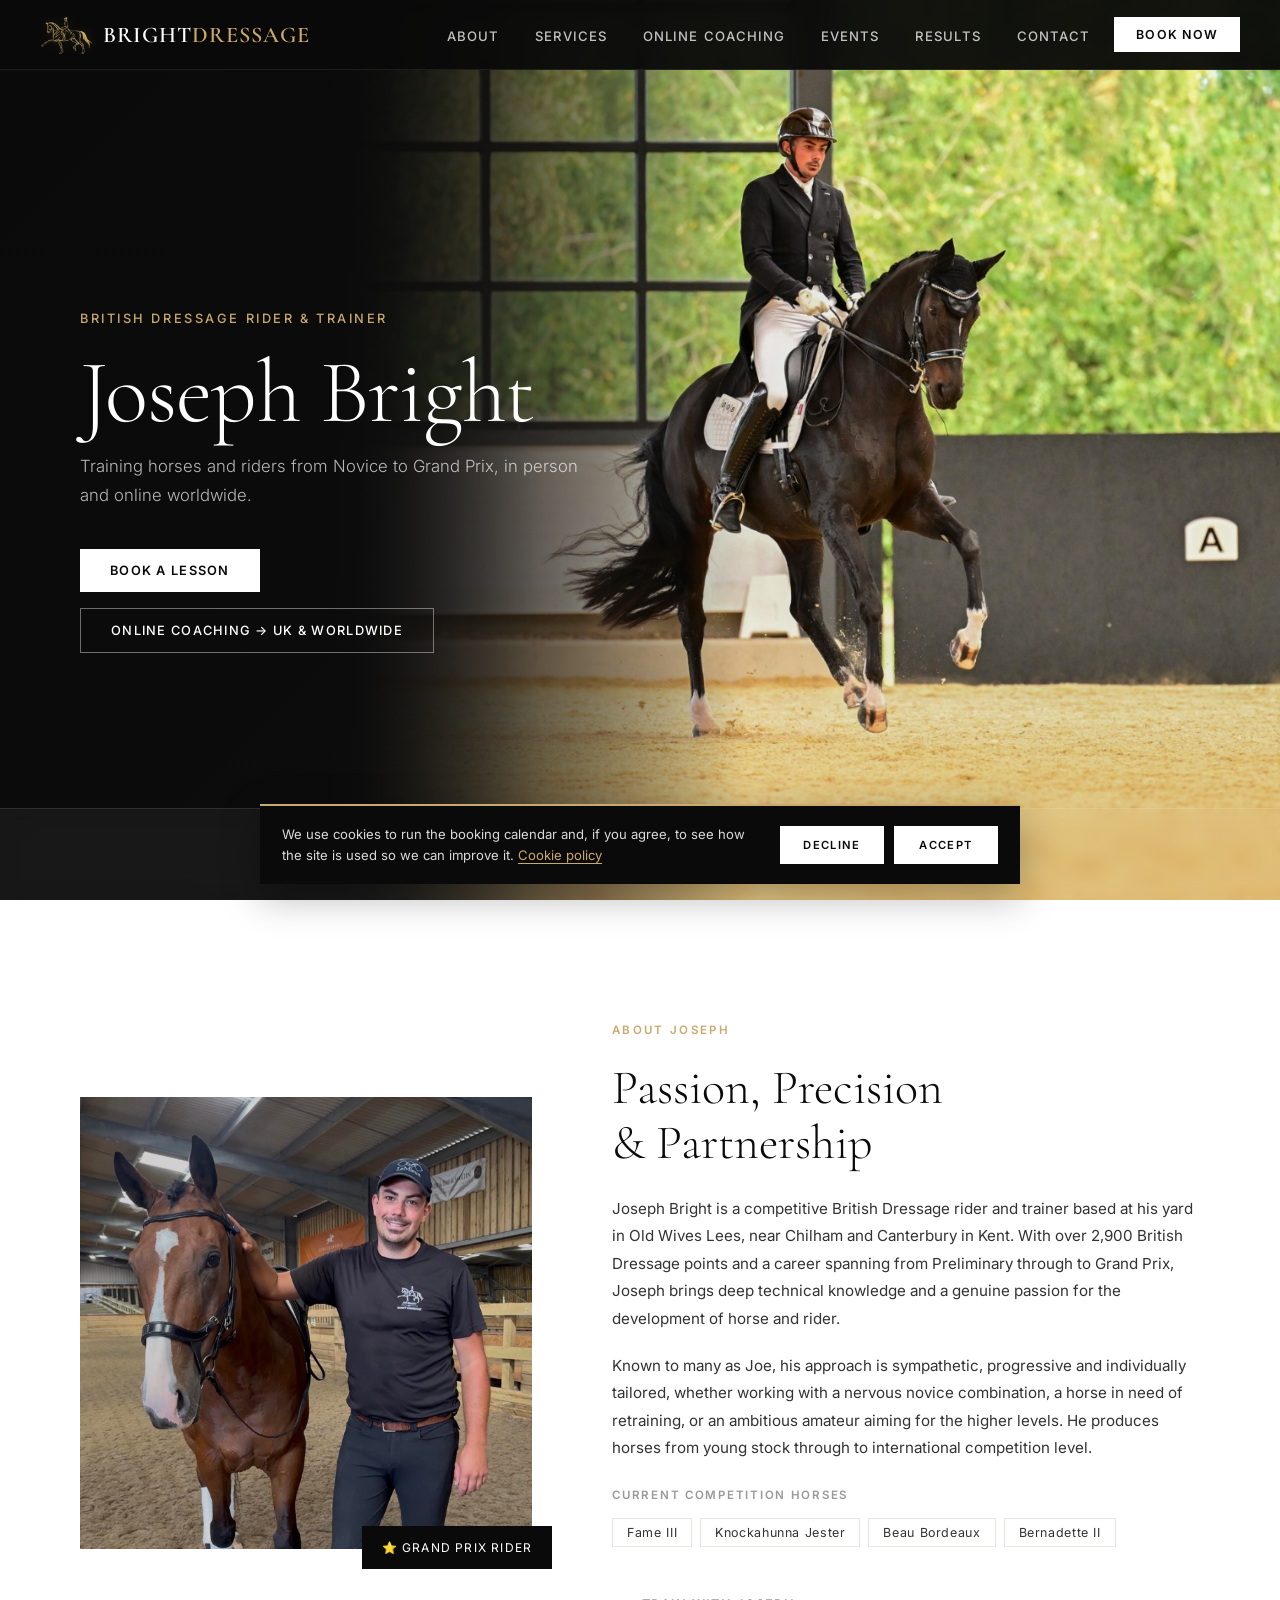
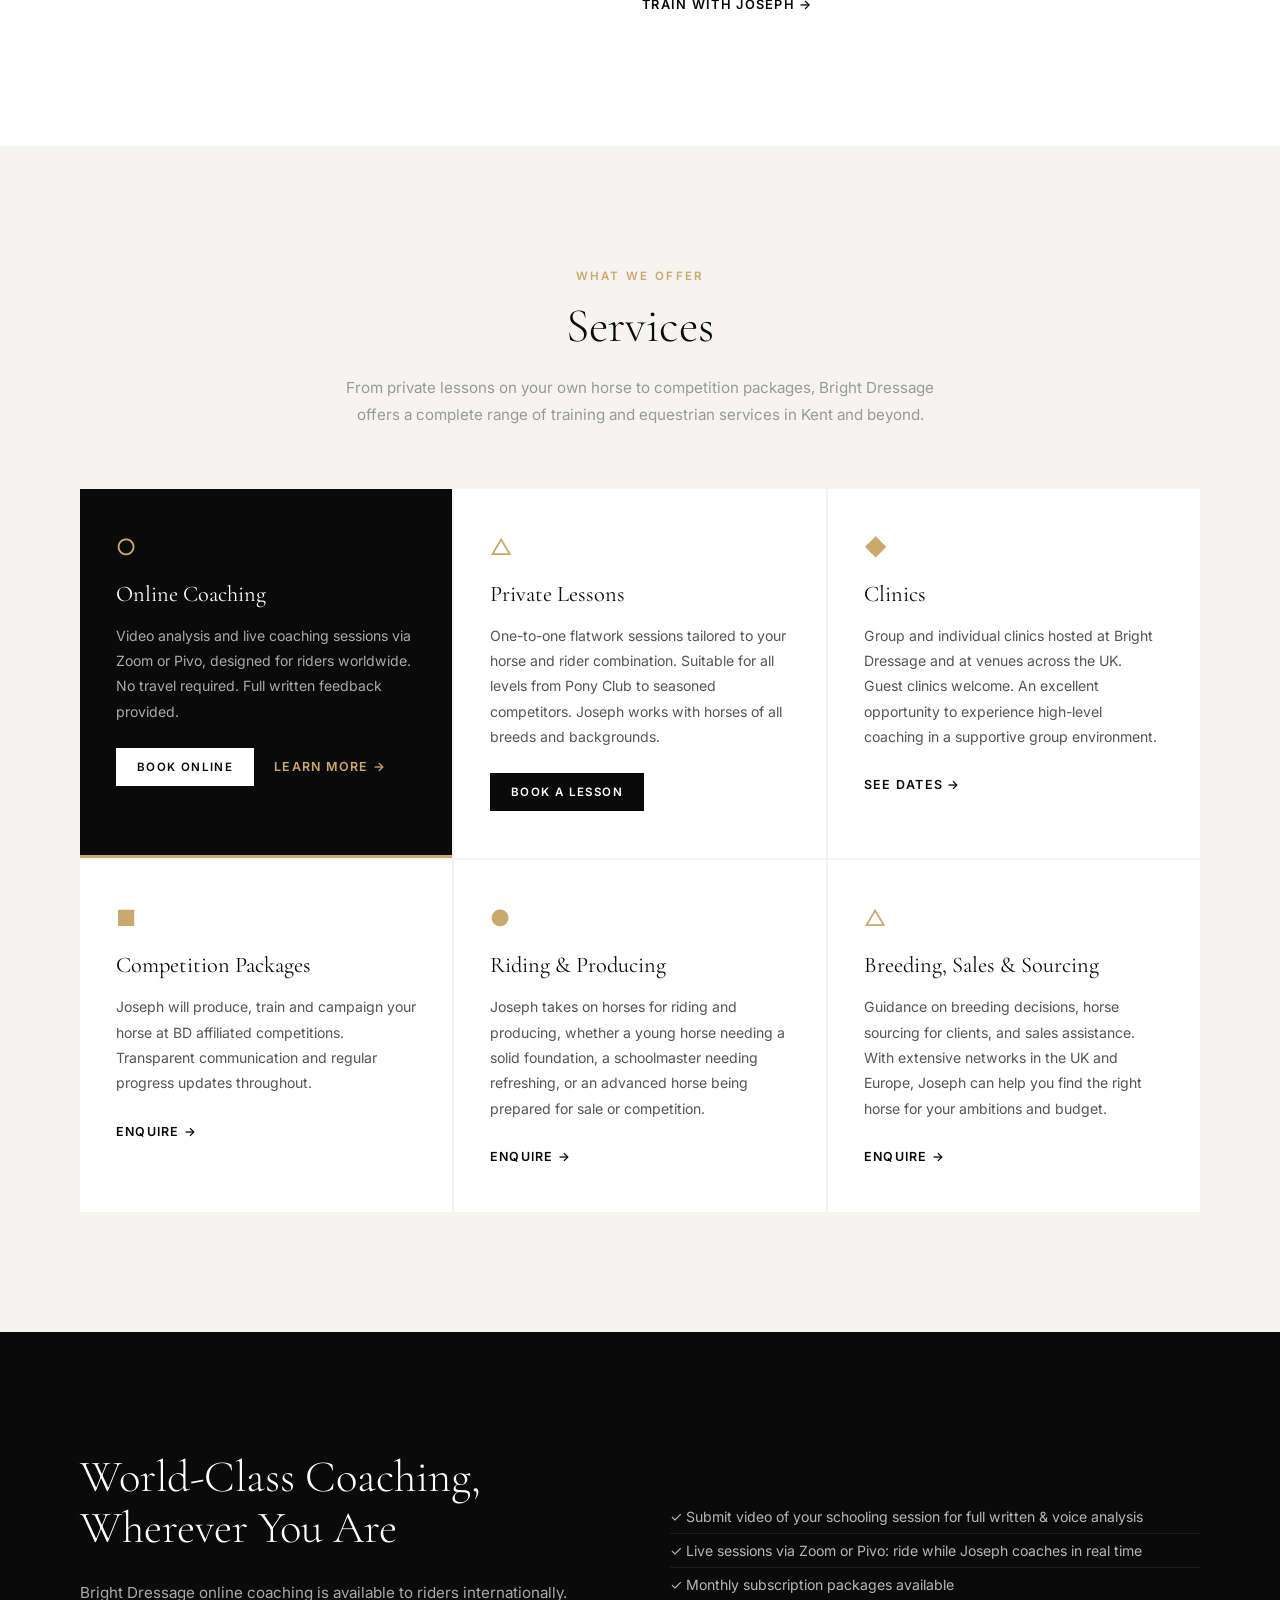
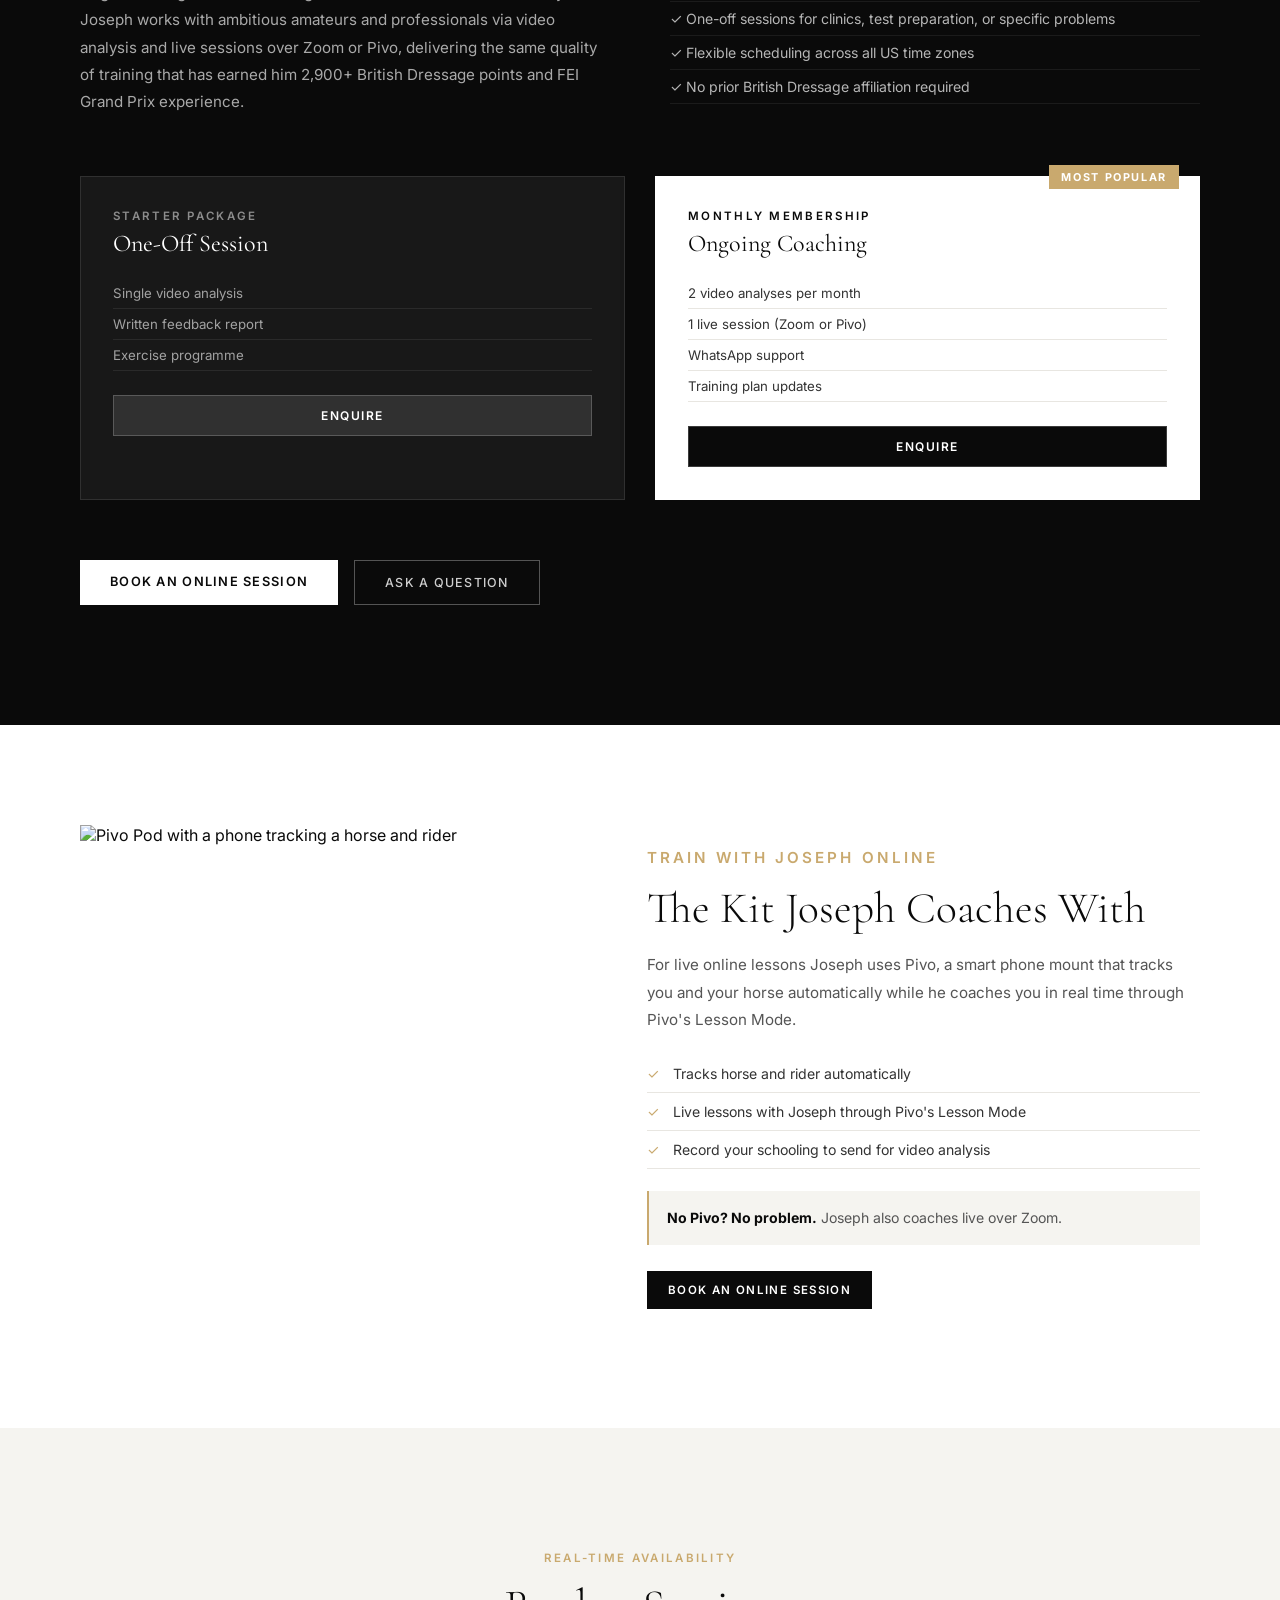
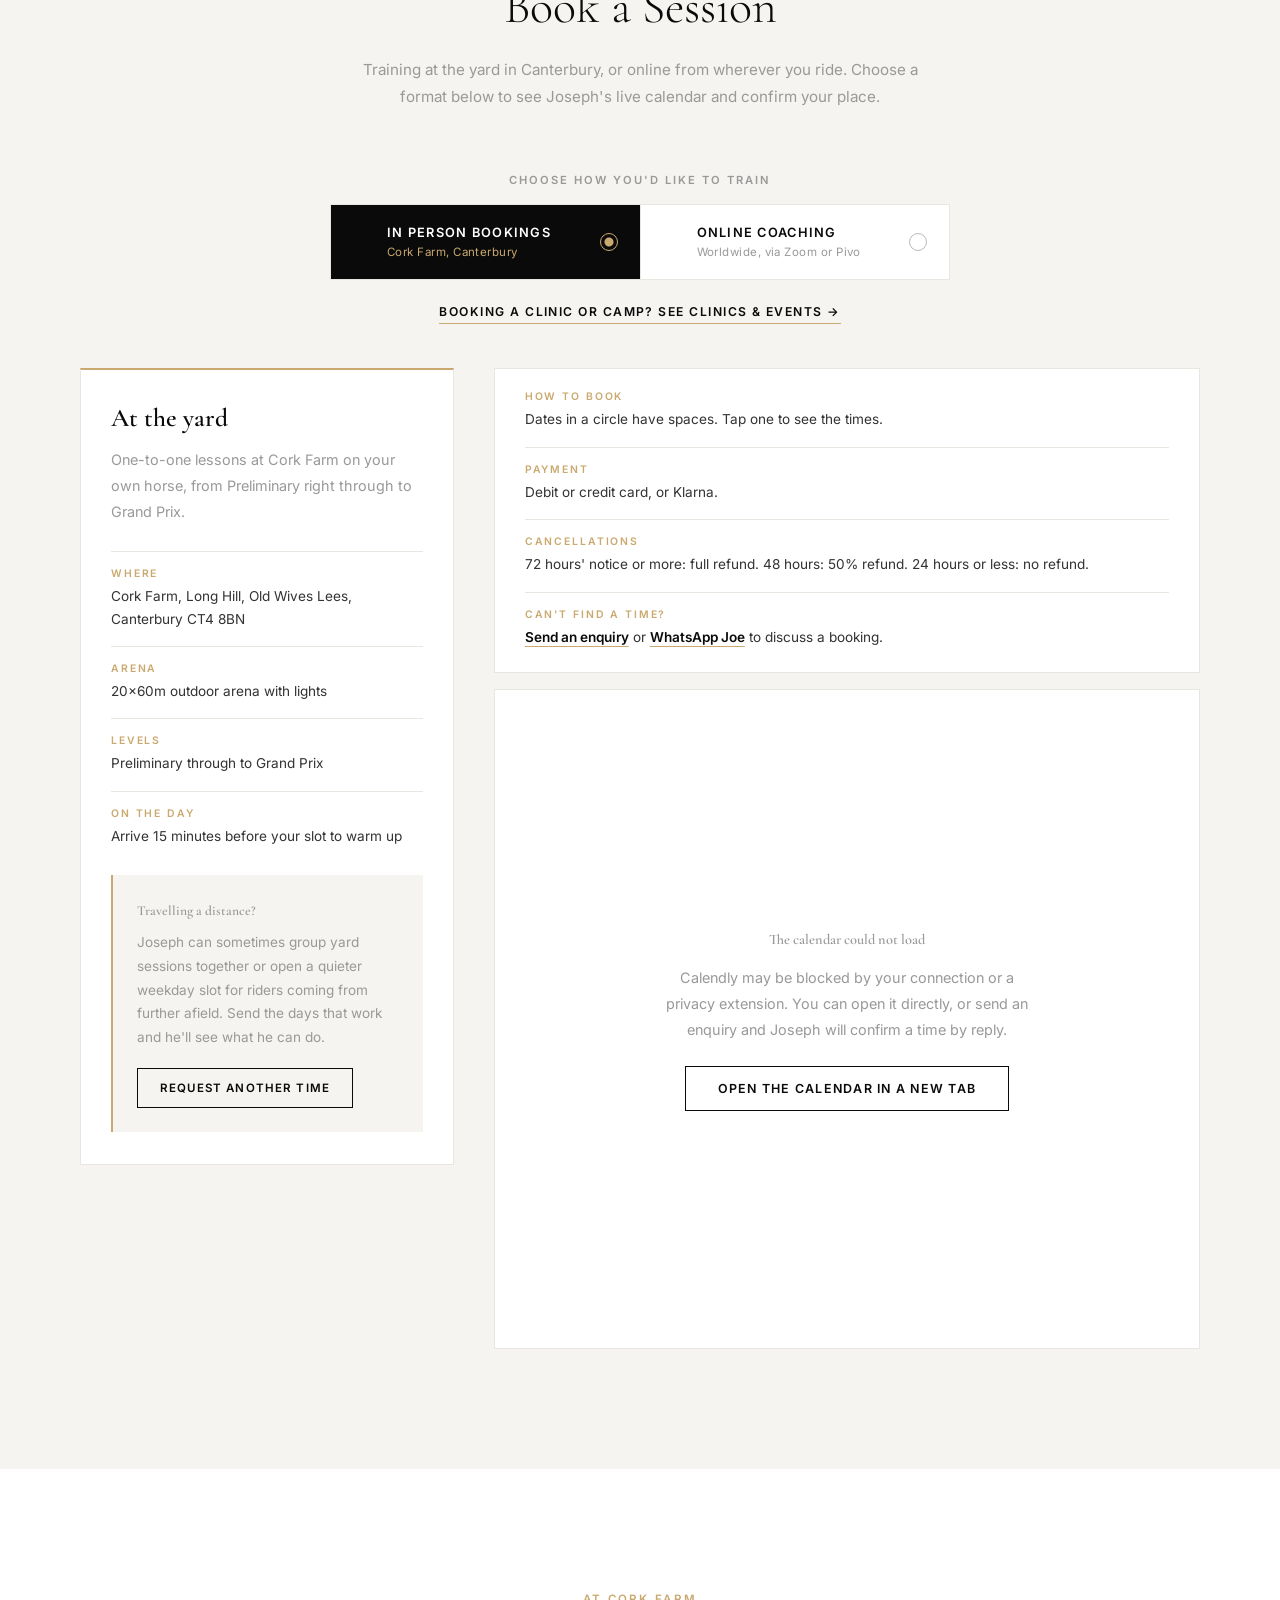
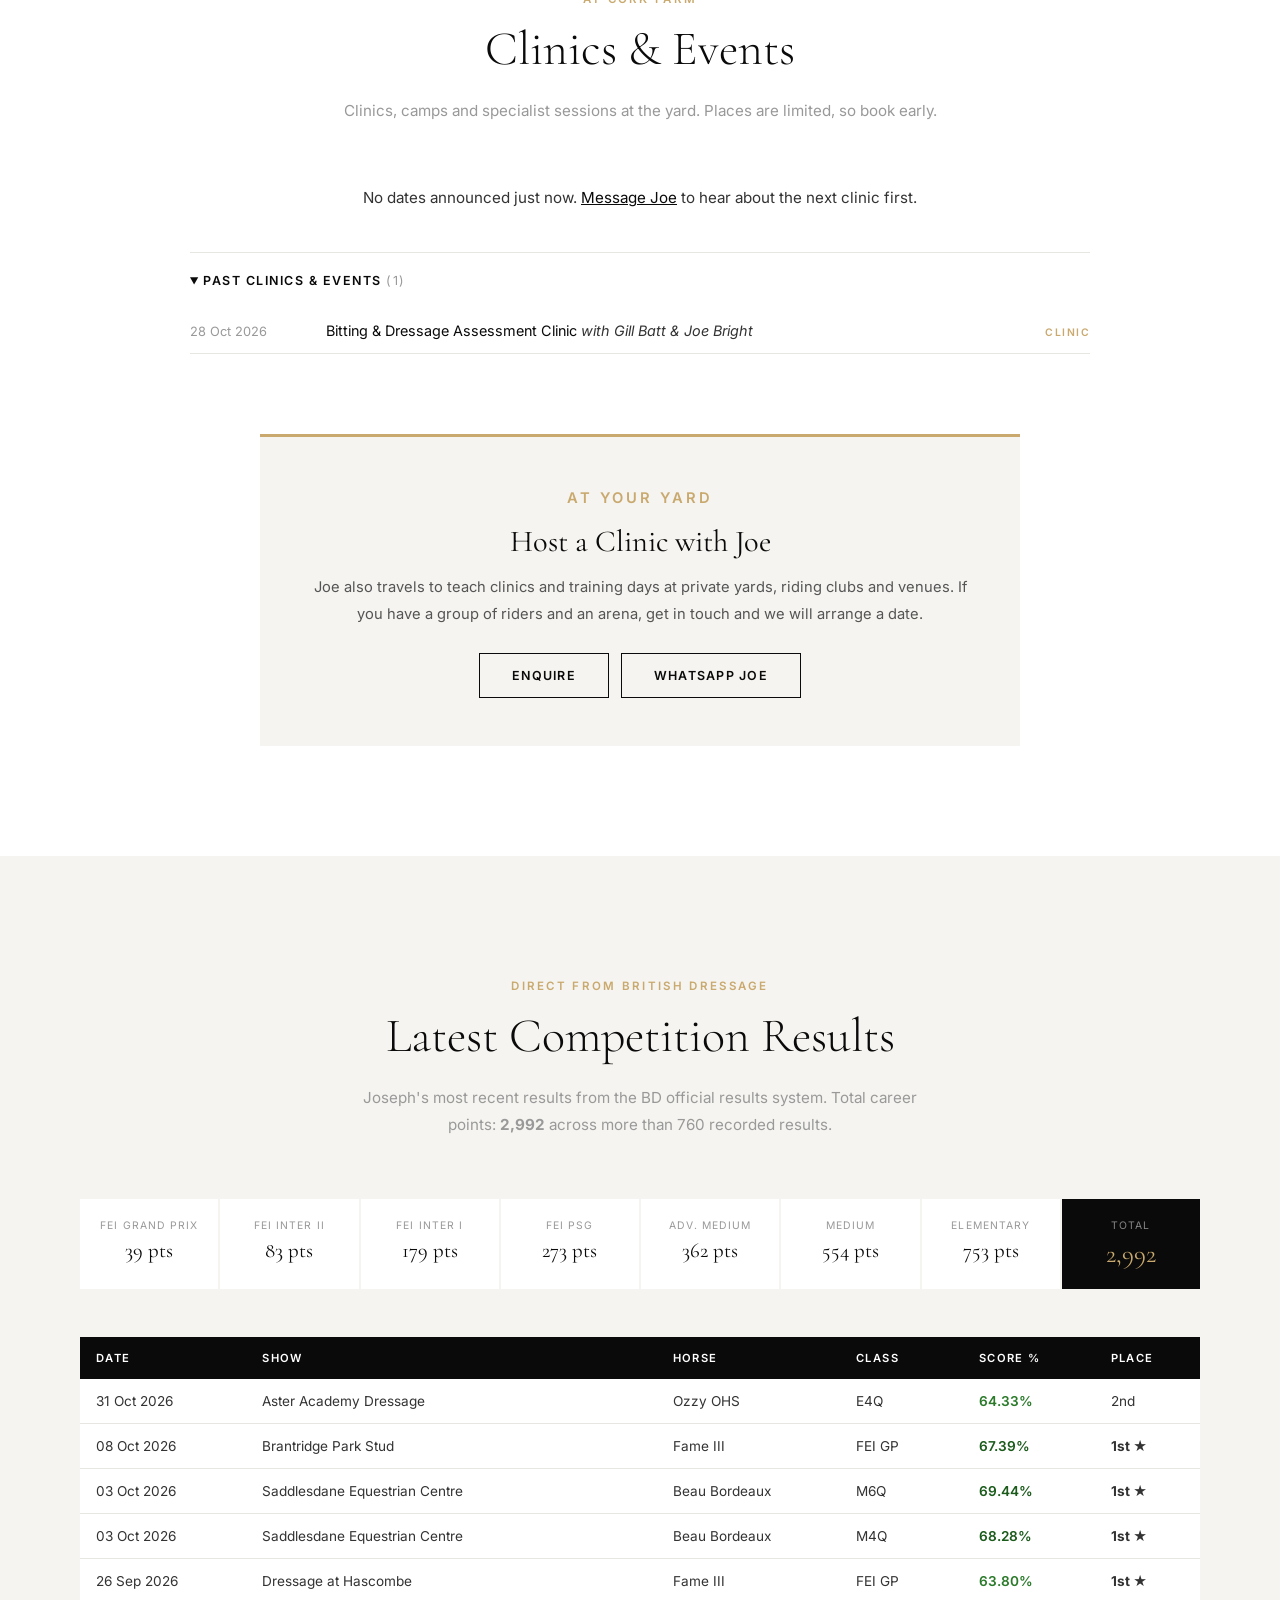
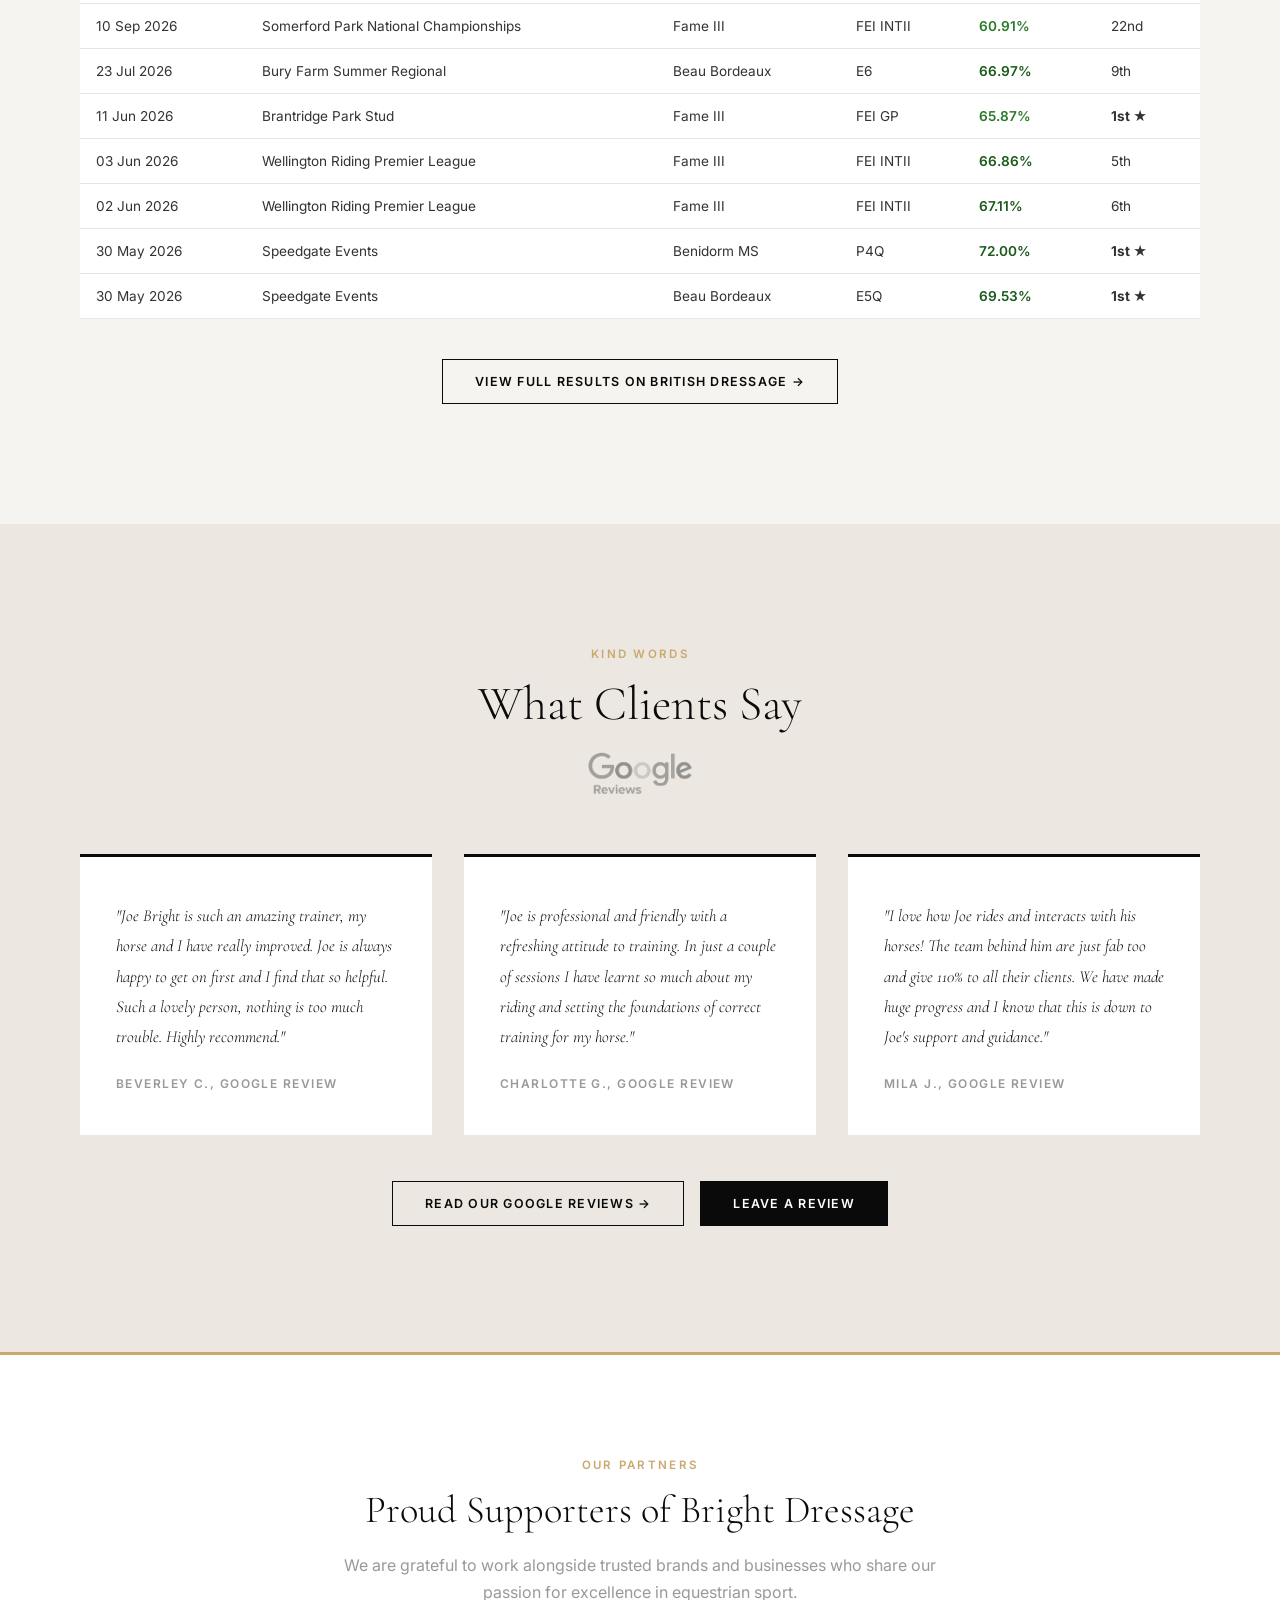
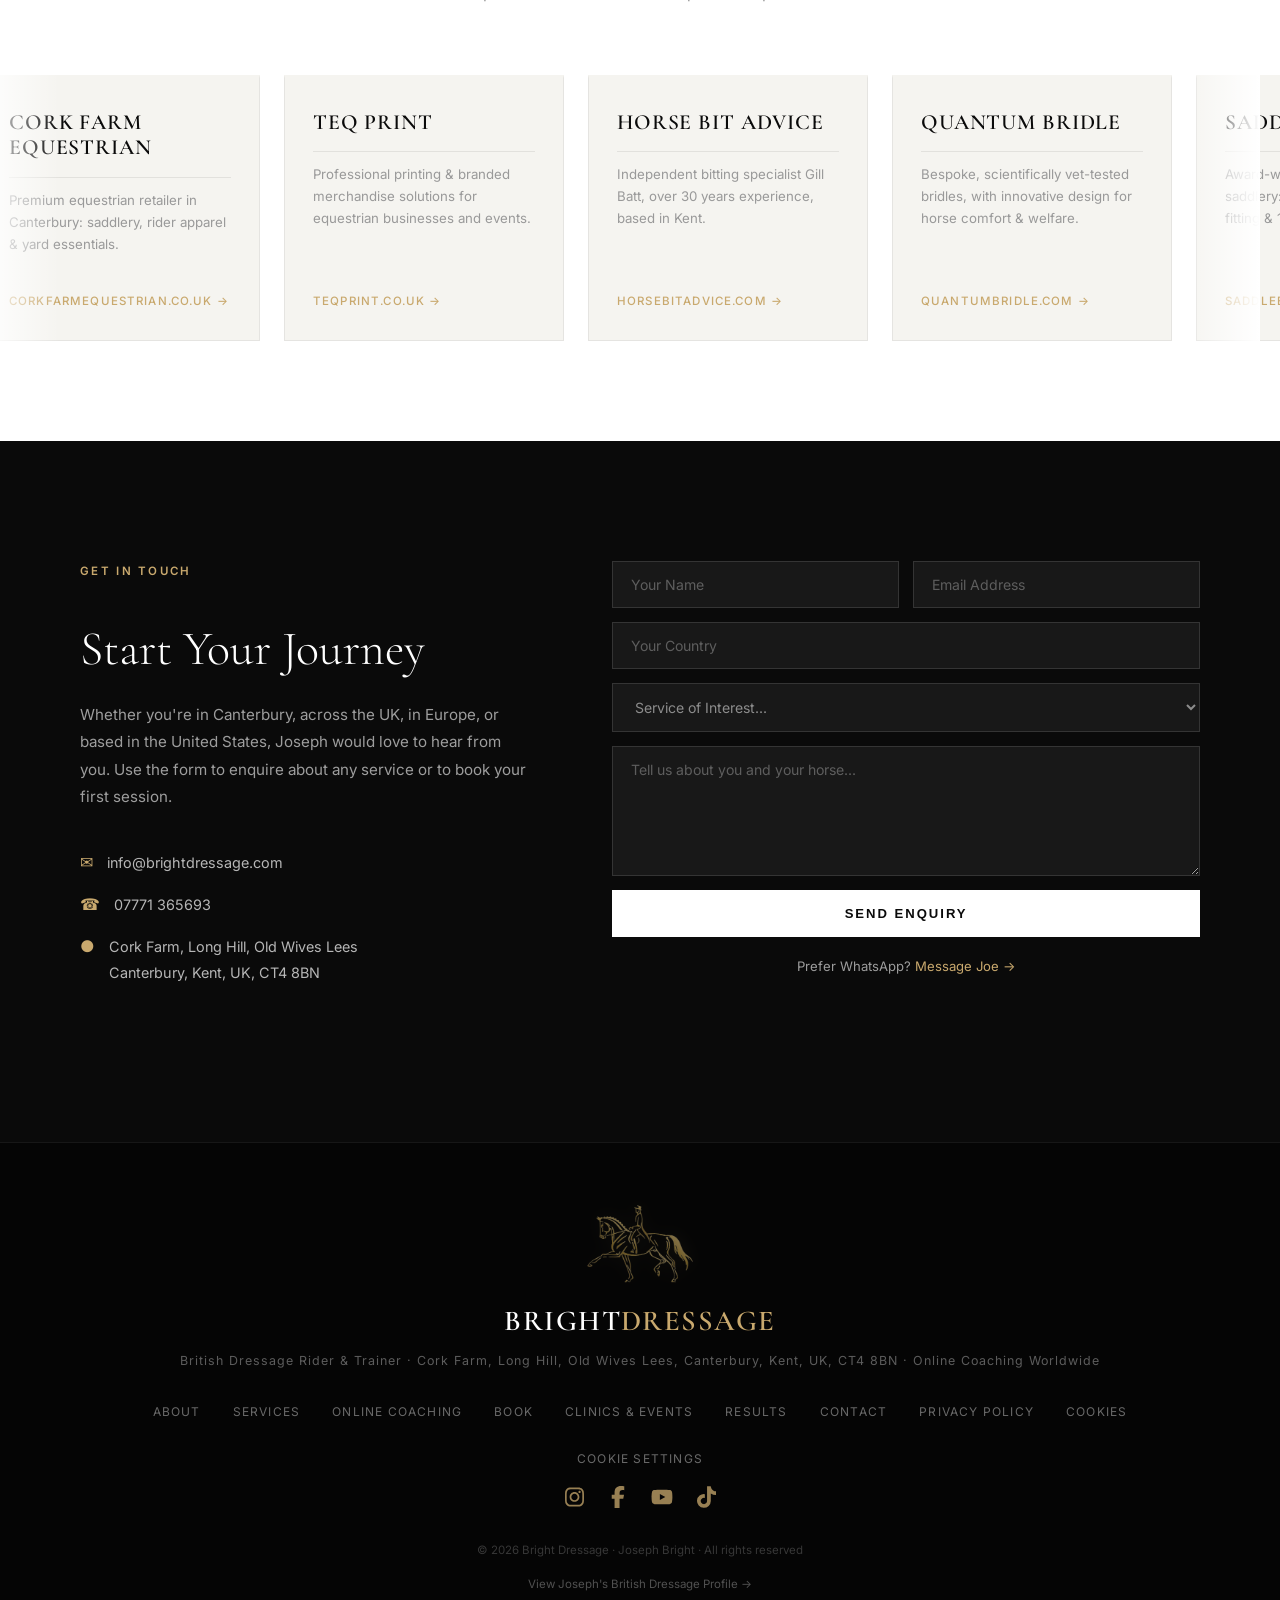
==== commit 86d92f95: "Add files via upload" ====
--- a/index.html
+++ b/index.html
@@ -33,11 +33,10 @@
 <li><a href="#about">About</a></li>
 <li><a href="#services">Services</a></li>
 <li><a href="#online-coaching">Online Coaching</a></li>
-<li><a href="#booking">Book</a></li>
+<li class="nav-mobile-only"><a href="#booking">Book</a></li>
 <li><a href="#events">Events</a></li>
-<li><a href="#scores">Latest Scores</a></li>
+<li><a href="#scores">Results</a></li>
 <li><a href="#contact">Contact</a></li>
-<li><a href="#sponsors">Sponsors</a></li>
 </ul>
 <a href="#booking" class="nav-cta">Book Now</a>
 <button class="hamburger" id="hamburger">&#9776;</button>
--- a/style.css
+++ b/style.css
@@ -767,3 +767,16 @@
   -webkit-mask-image: linear-gradient(to right, transparent 0%, rgba(0,0,0,0.6) 20%, #000 42%); mask-image: linear-gradient(to right, transparent 0%, rgba(0,0,0,0.6) 20%, #000 42%); }
 .hero-overlay { z-index:1; background: linear-gradient(to right, rgba(10,10,10,0.92) 26%, rgba(10,10,10,0.35) 42%, rgba(10,10,10,0) 58%); }
 }
+
+/* NAV TIDY: one line on desktop, no wrapping */
+@media (min-width: 901px) {
+.nav-links a, .nav-cta { white-space:nowrap; }
+.nav-inner { gap:24px; }
+.nav-links { margin-left:auto; }
+.nav-mobile-only { display:none; }
+}
+@media (min-width: 901px) and (max-width: 1100px) {
+.nav-links { gap:18px; }
+.nav-links a { font-size:0.72rem; letter-spacing:0.05em; }
+.nav-logo-text { font-size:1.15rem; }
+}
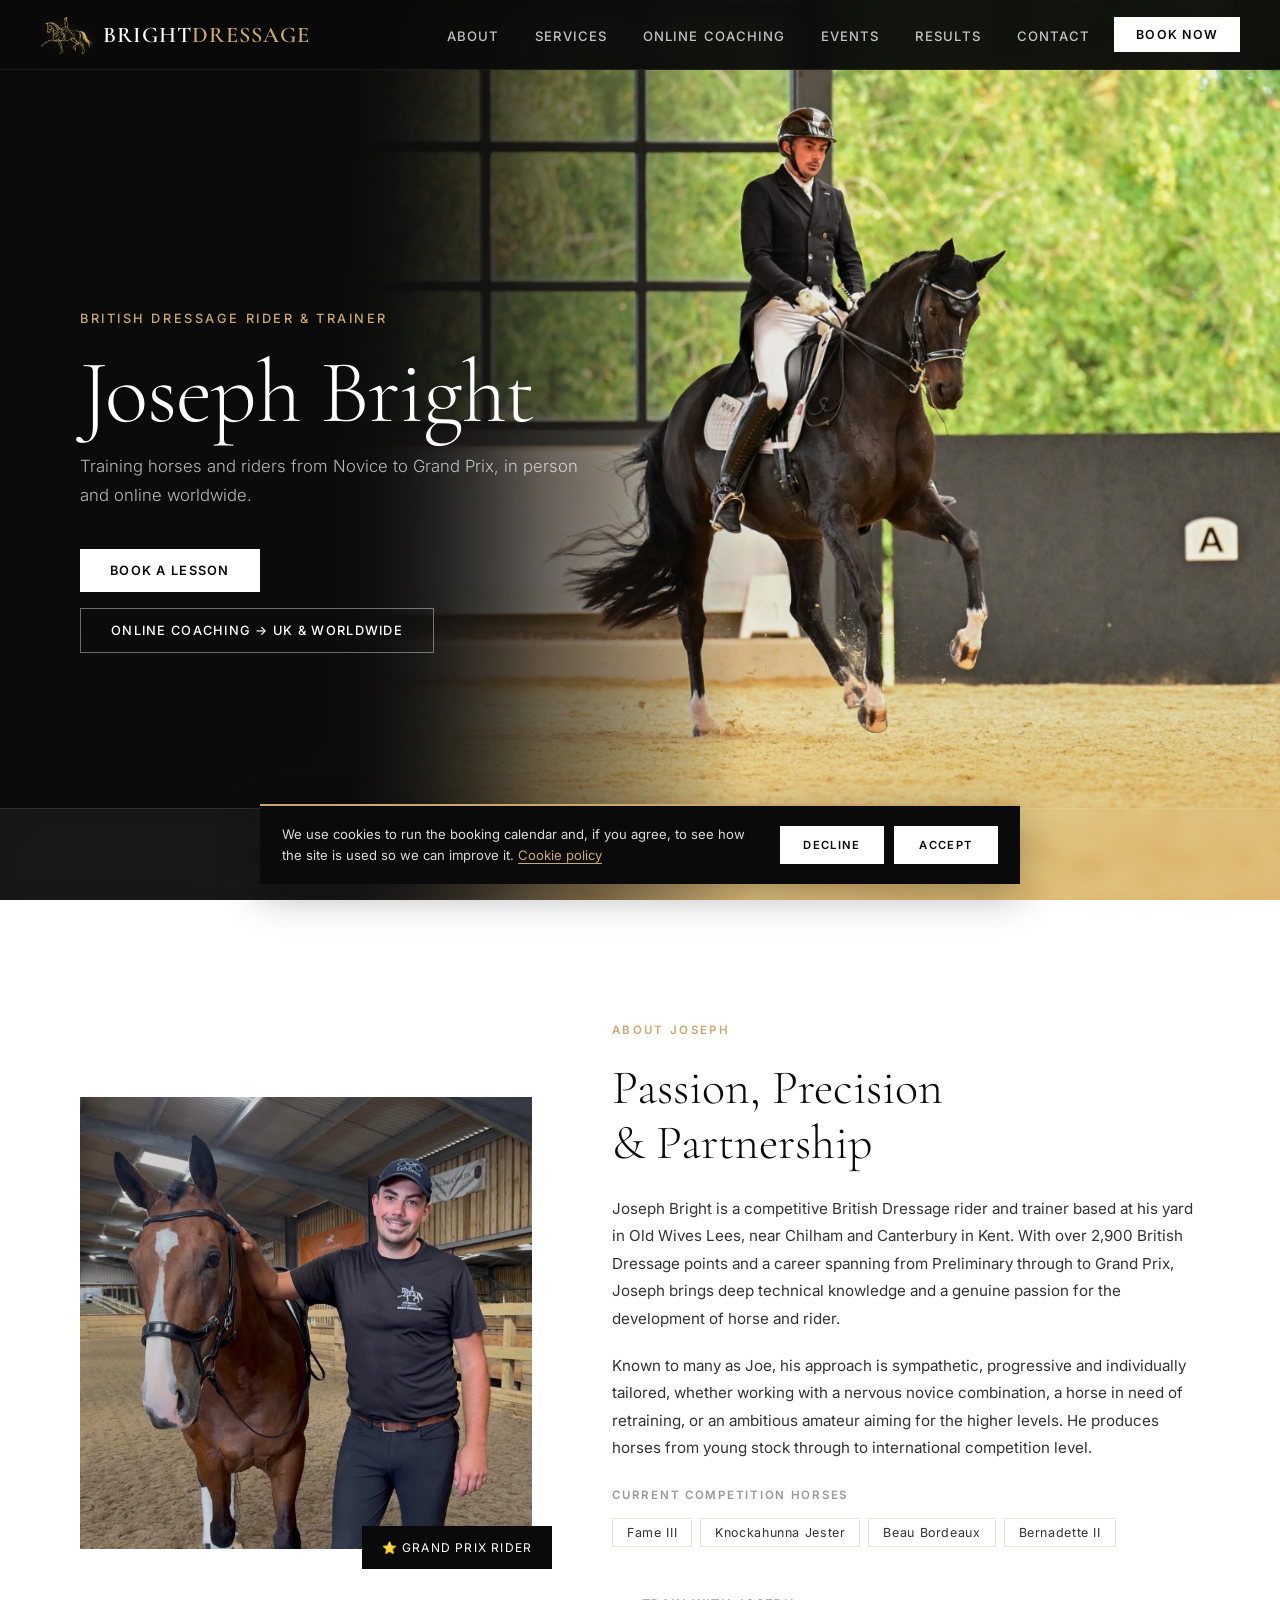
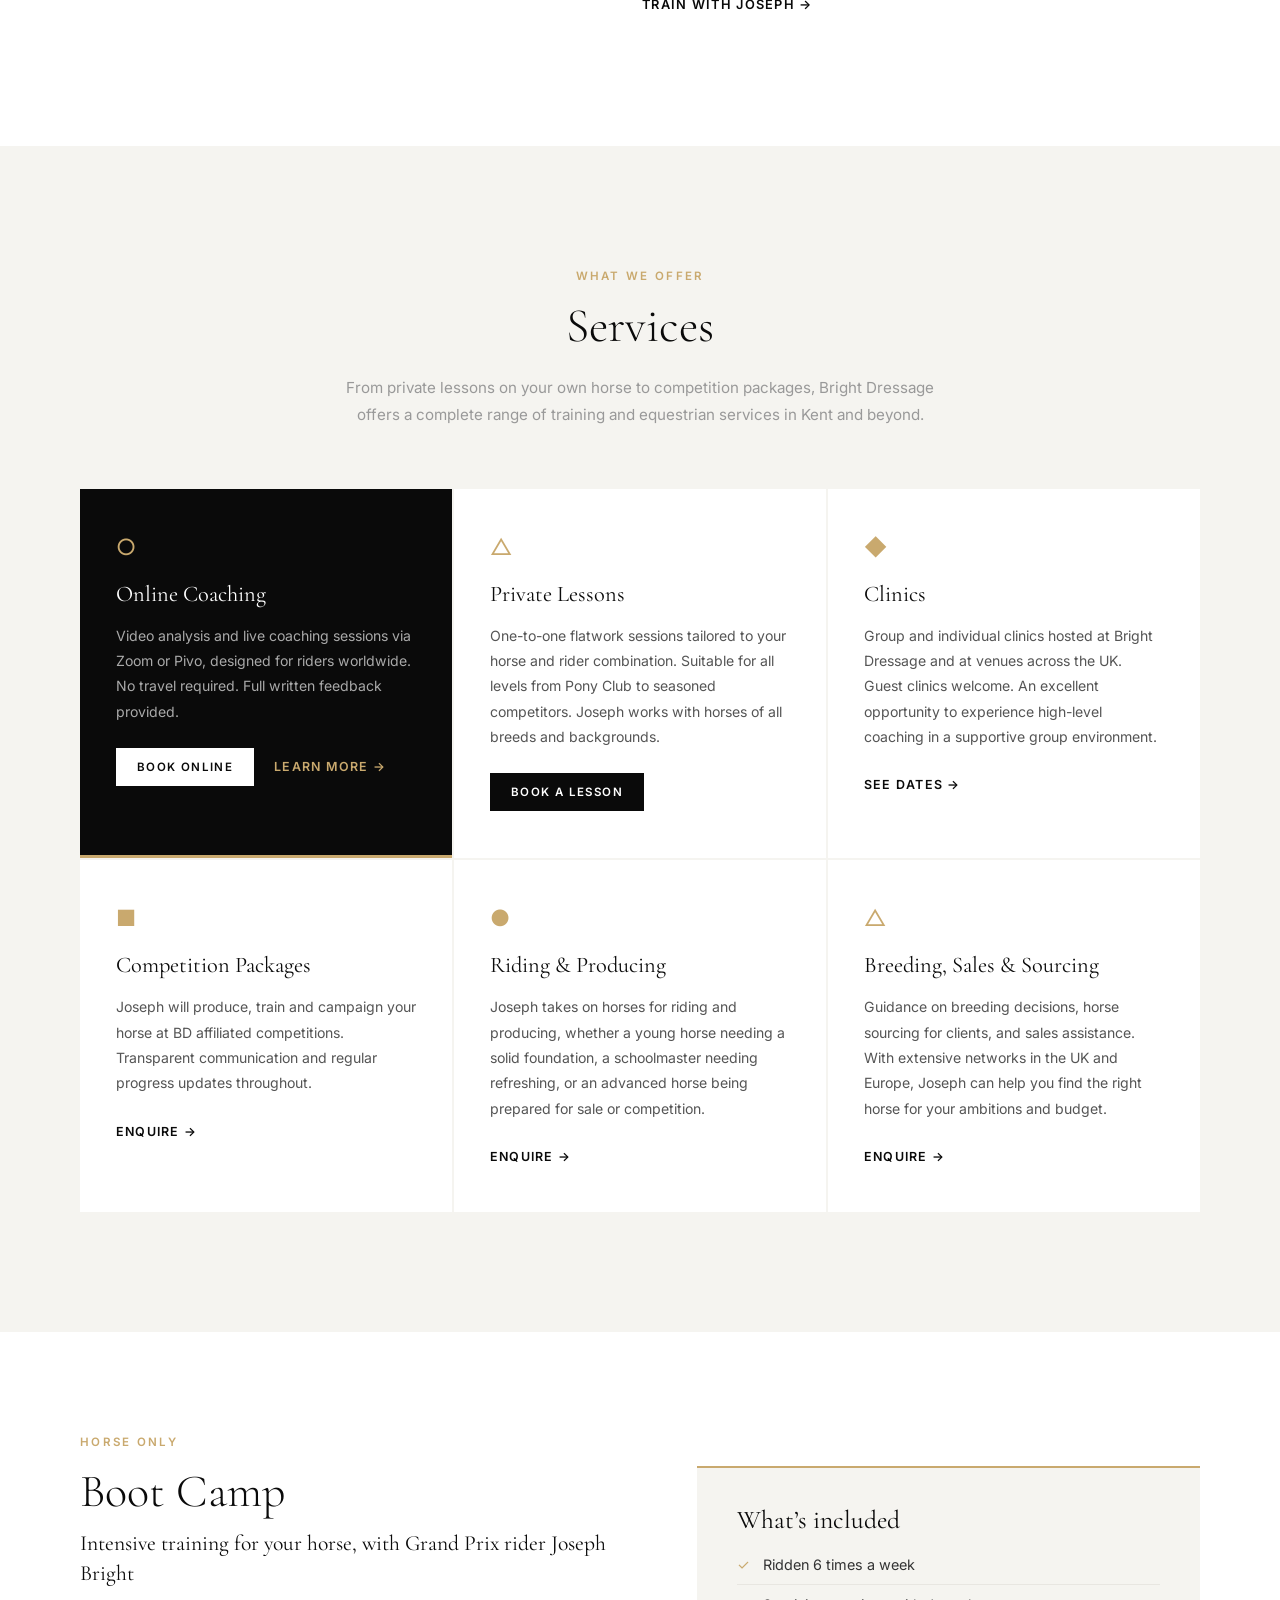
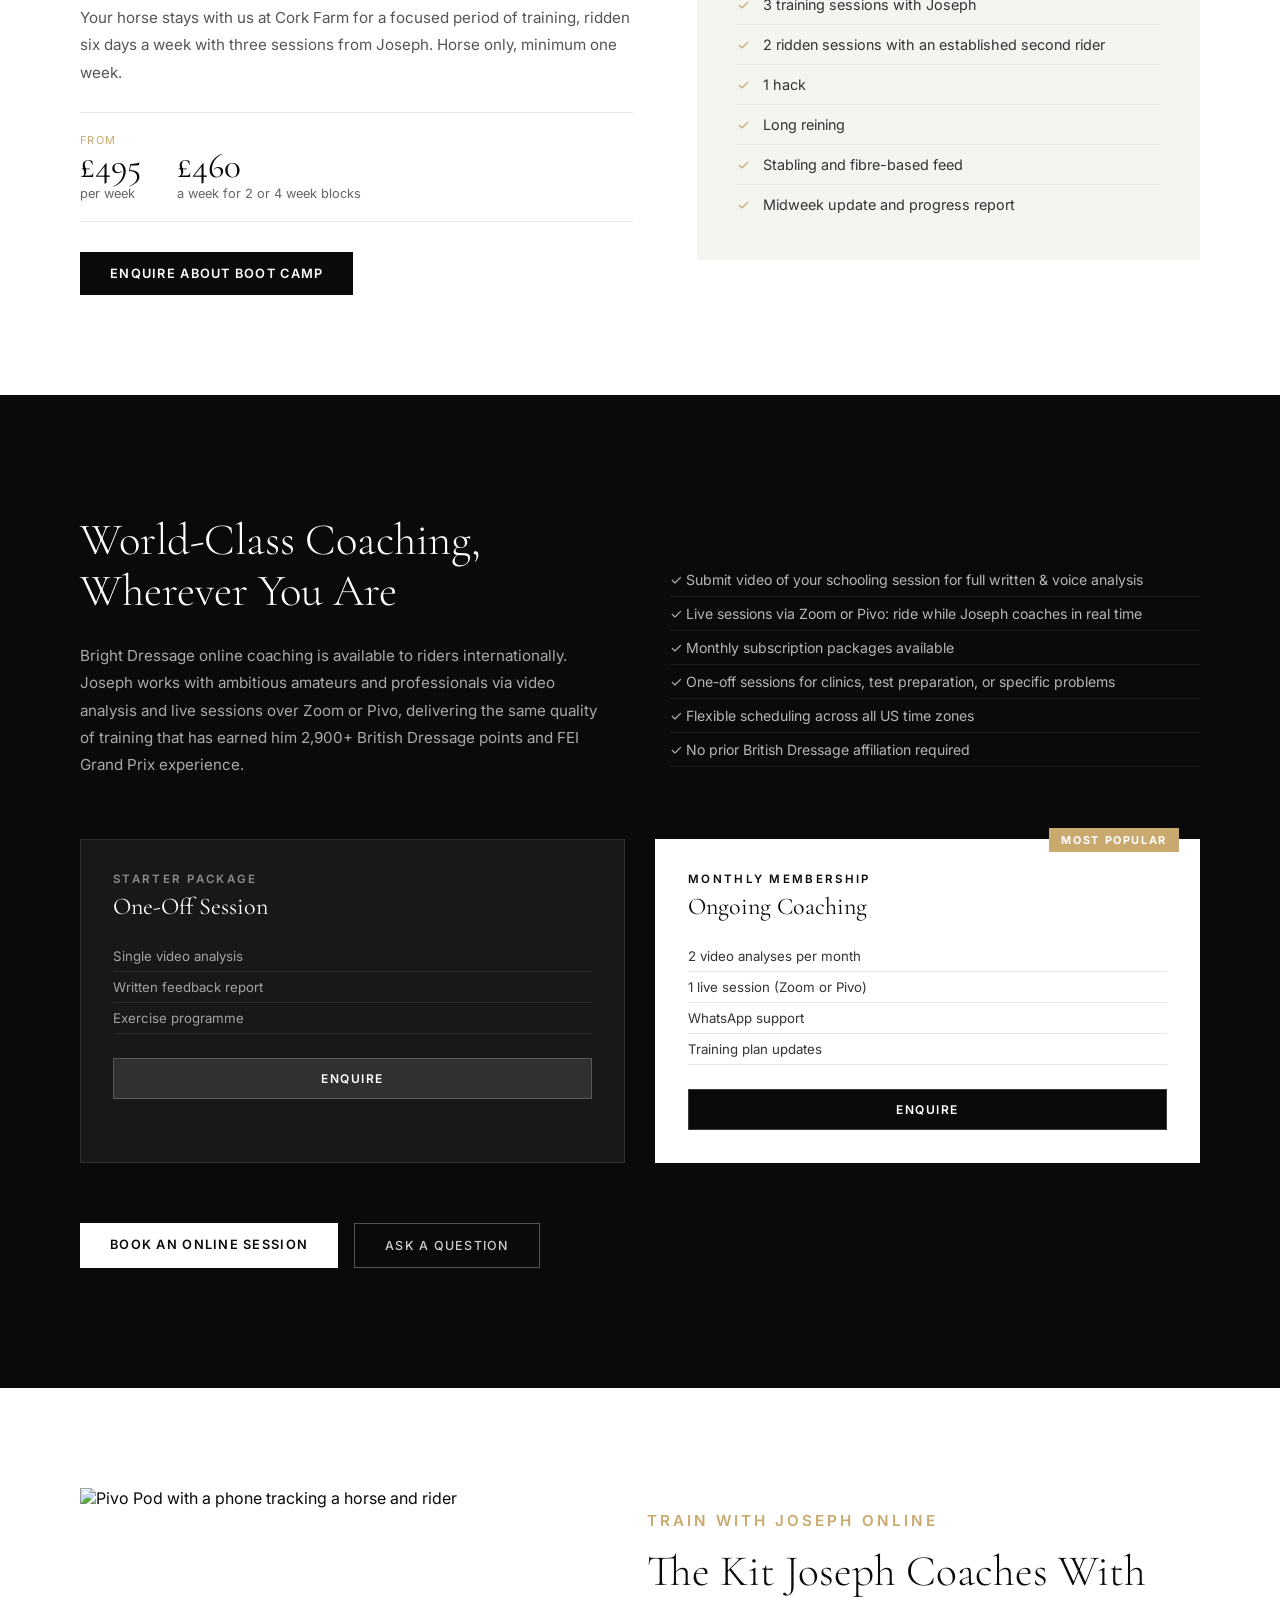
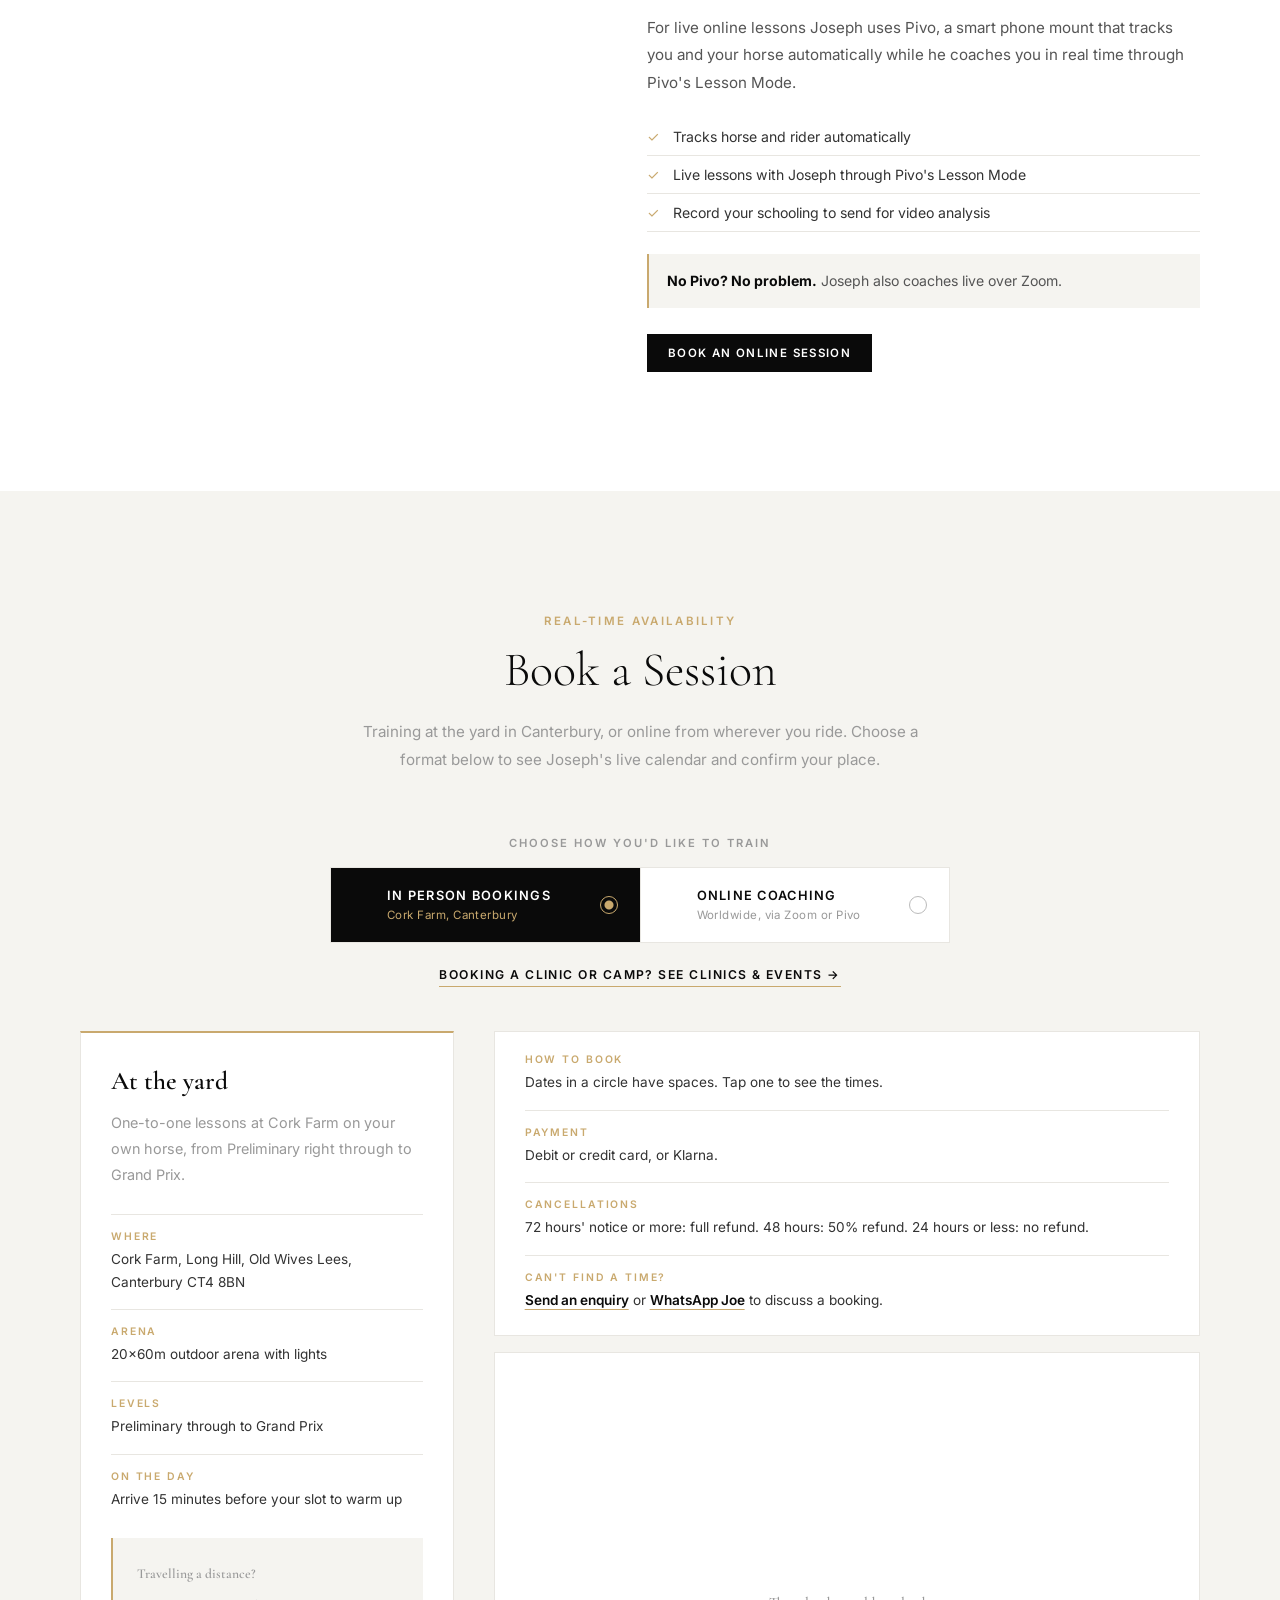
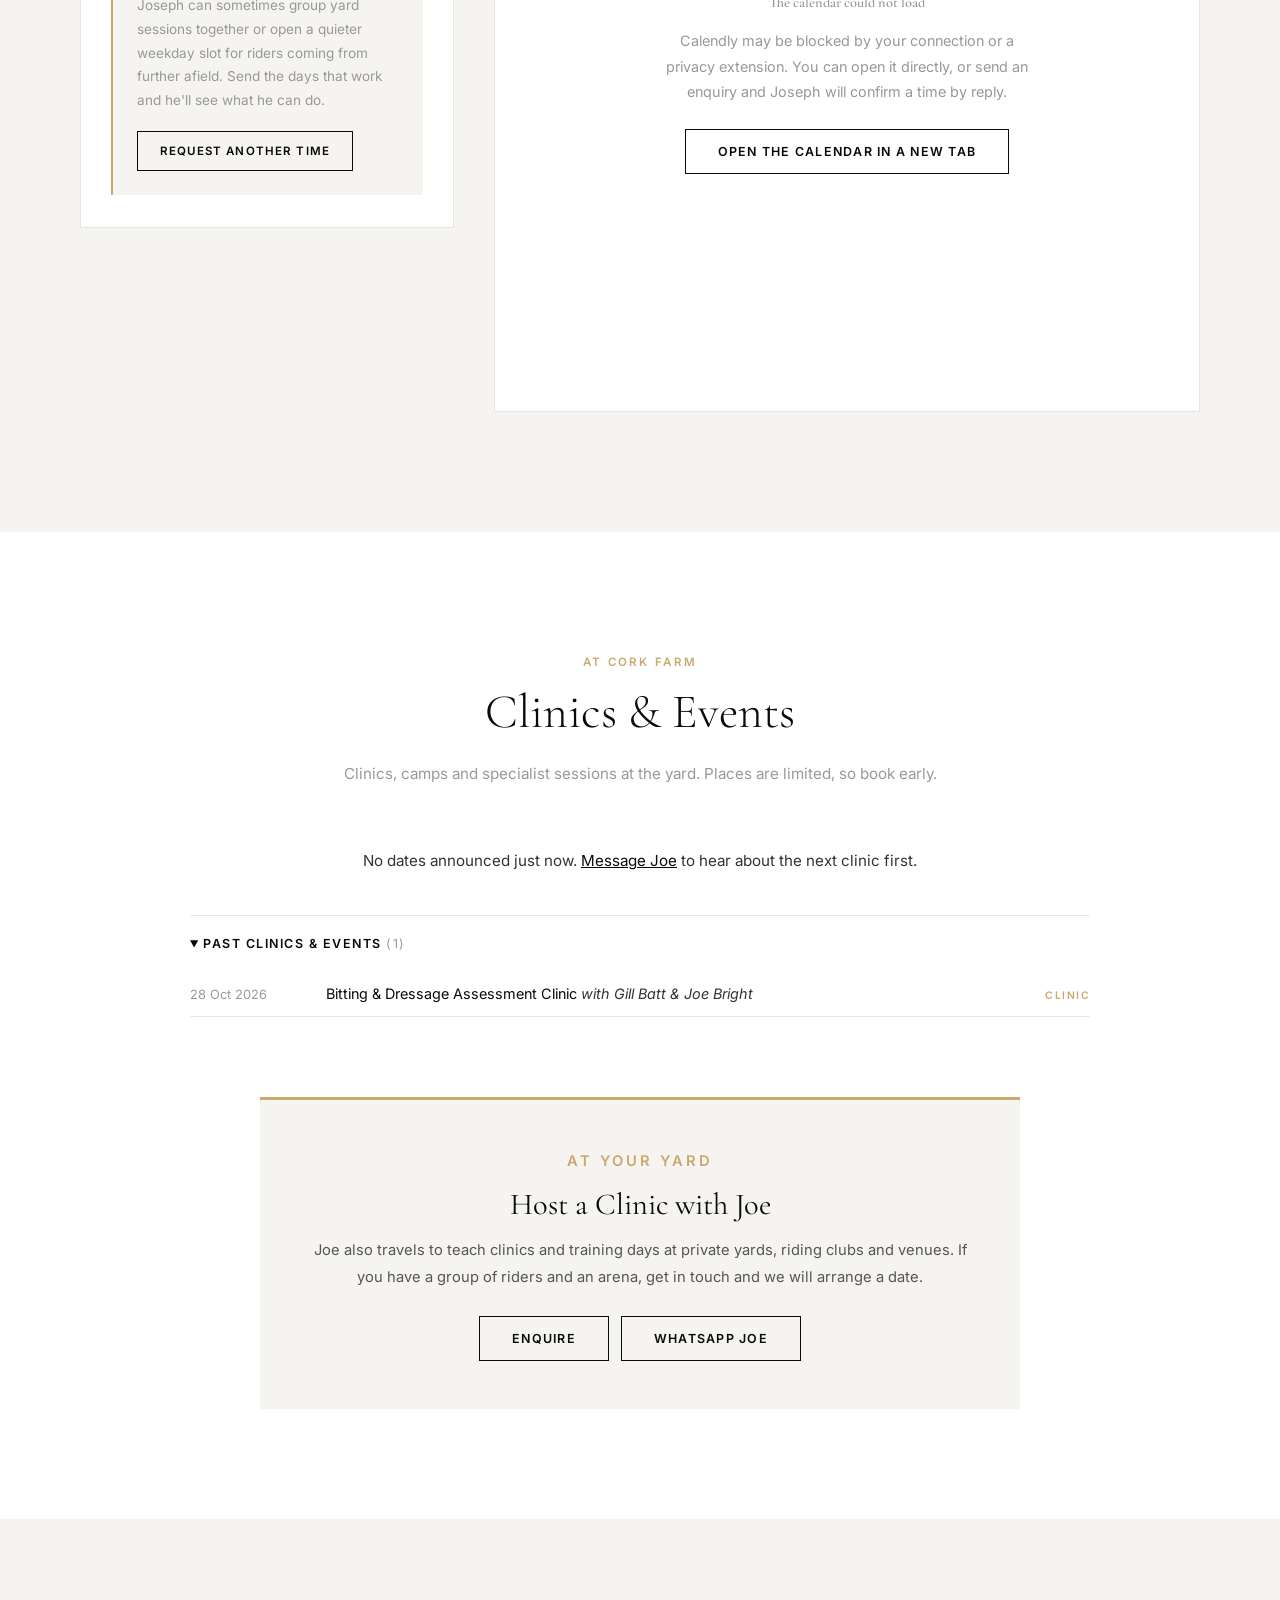
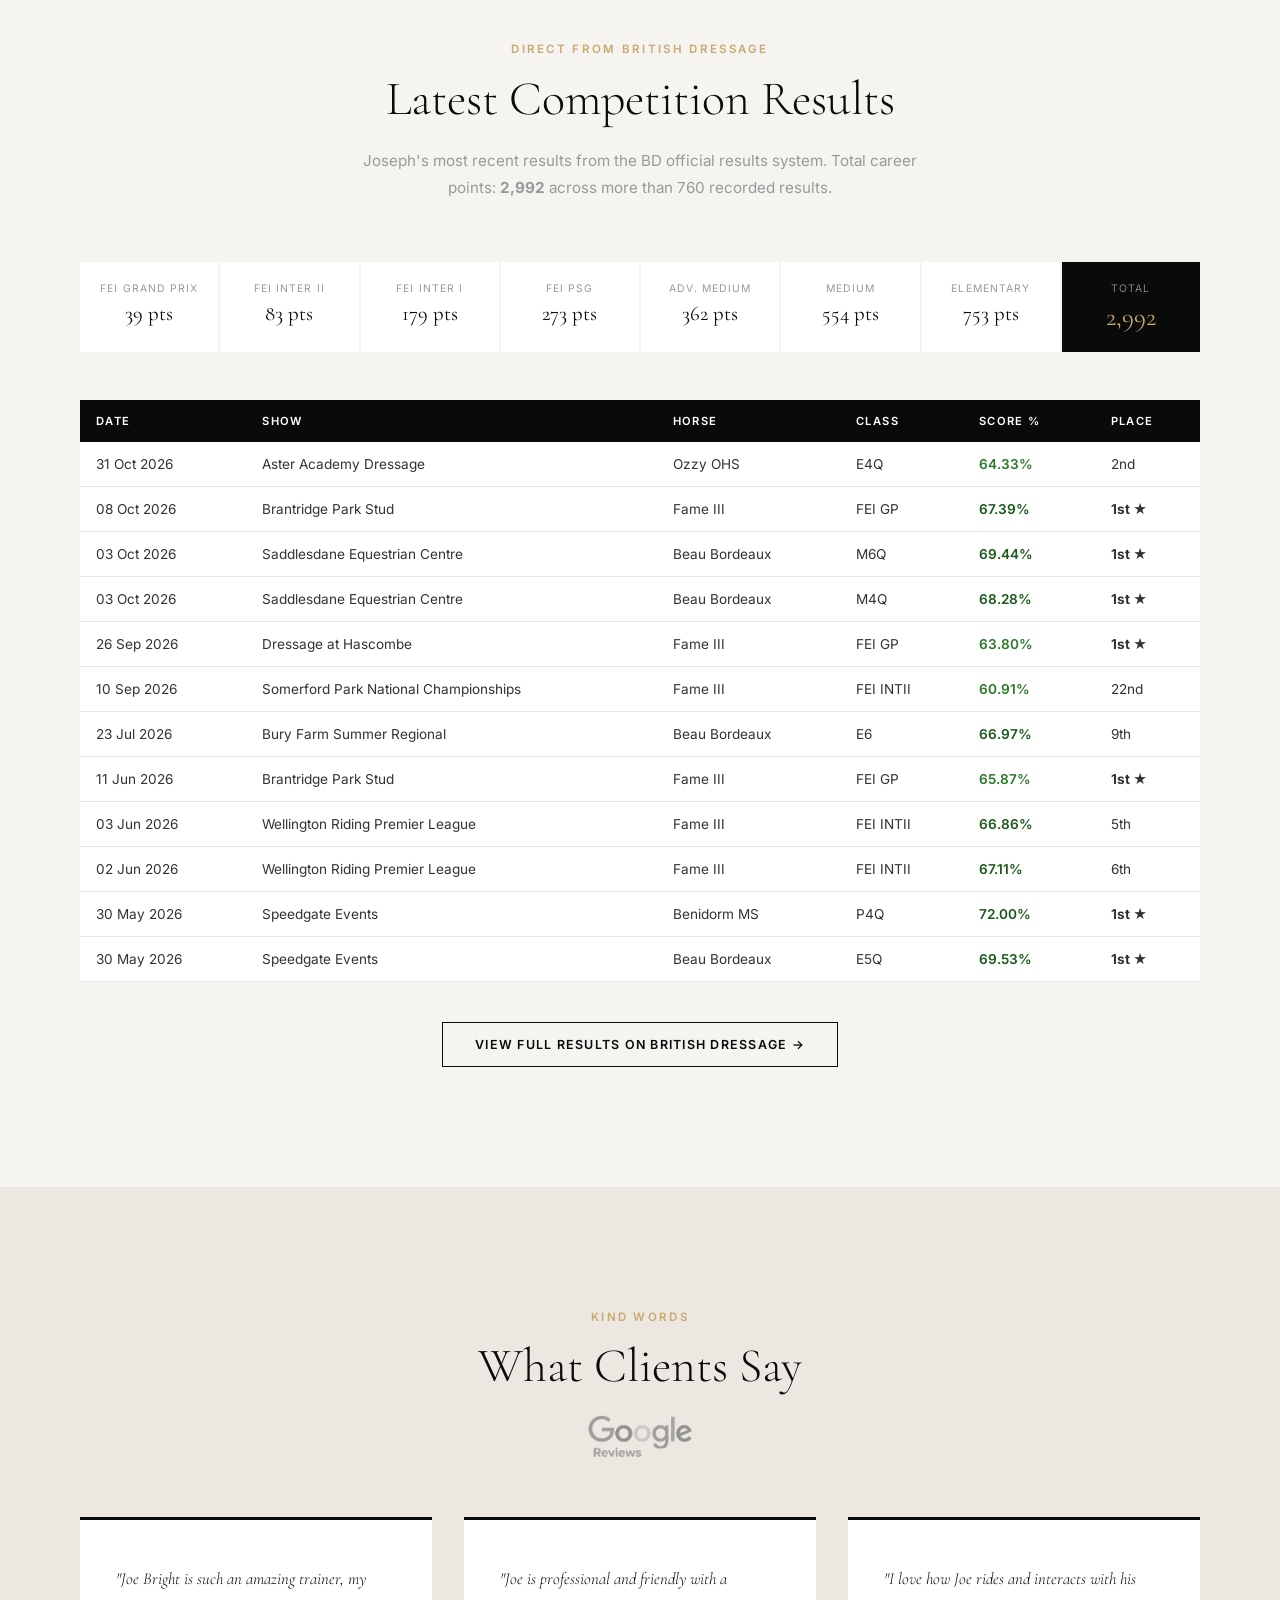
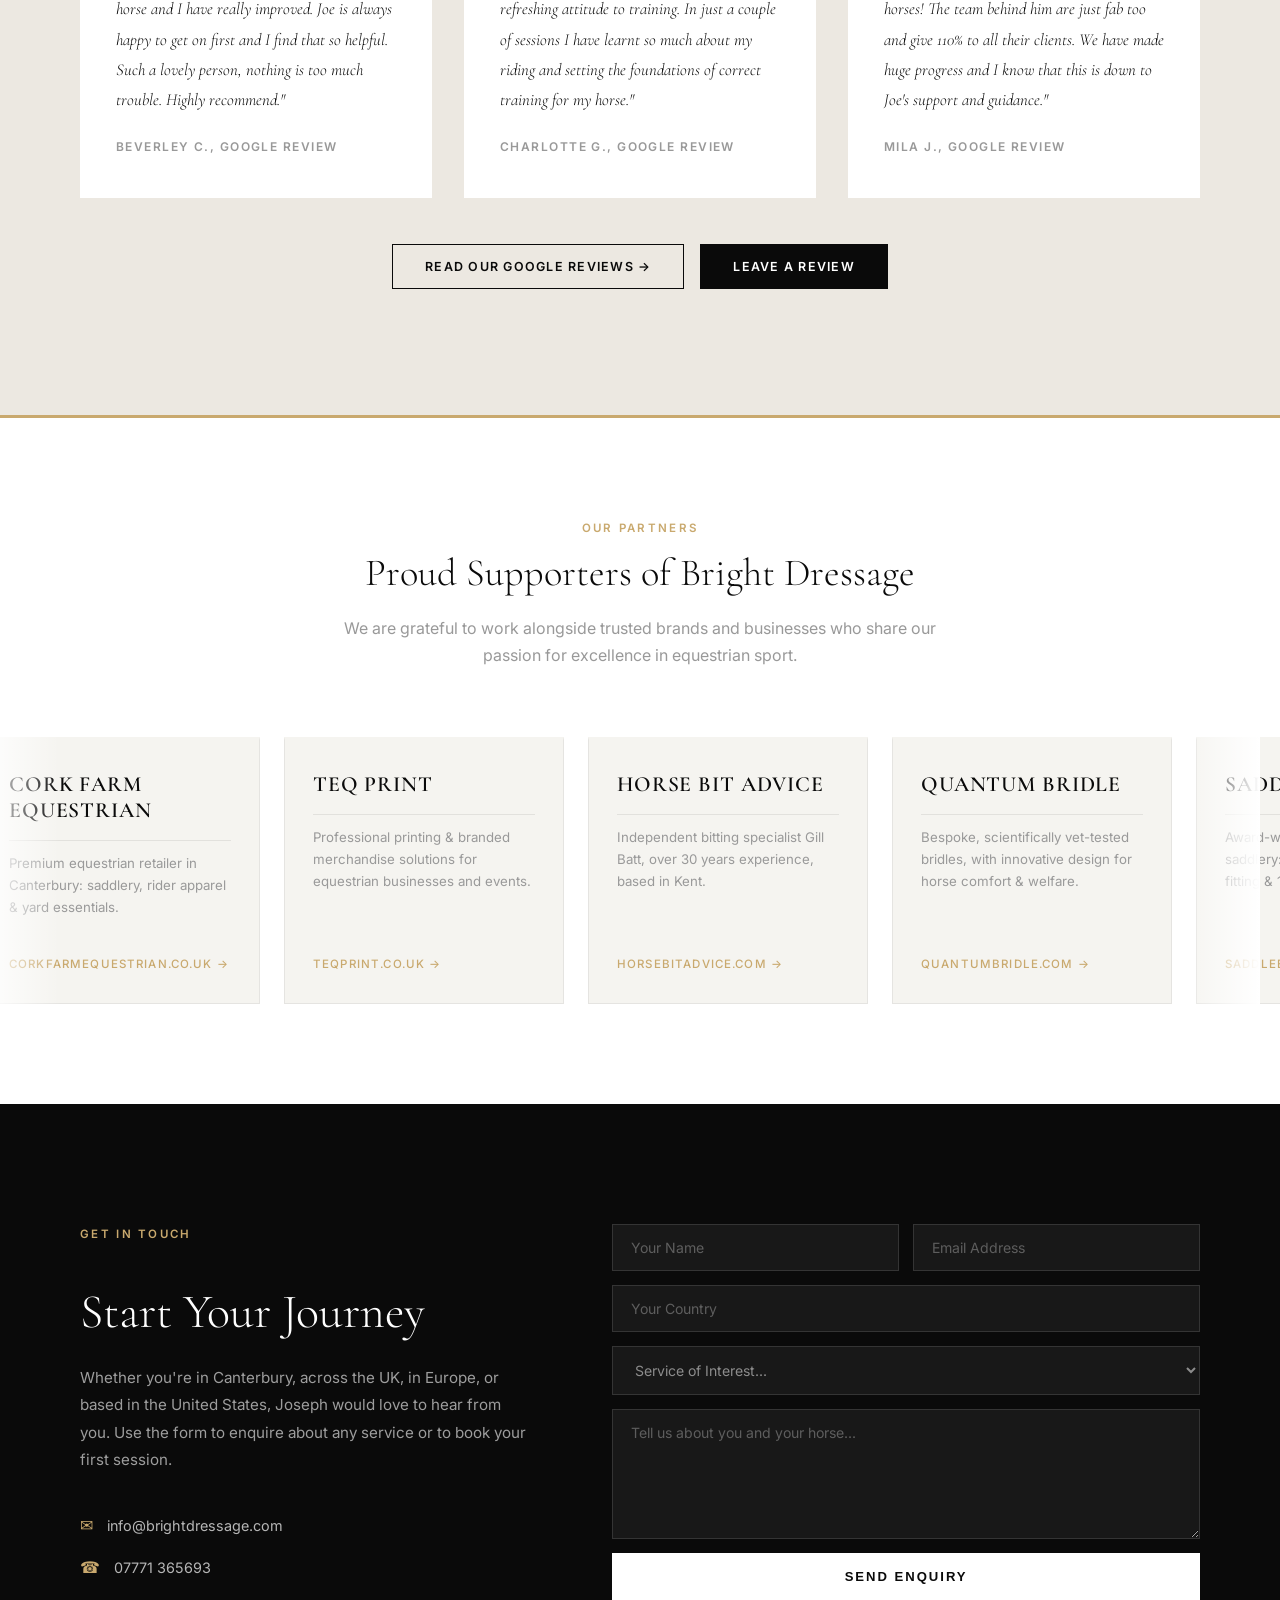
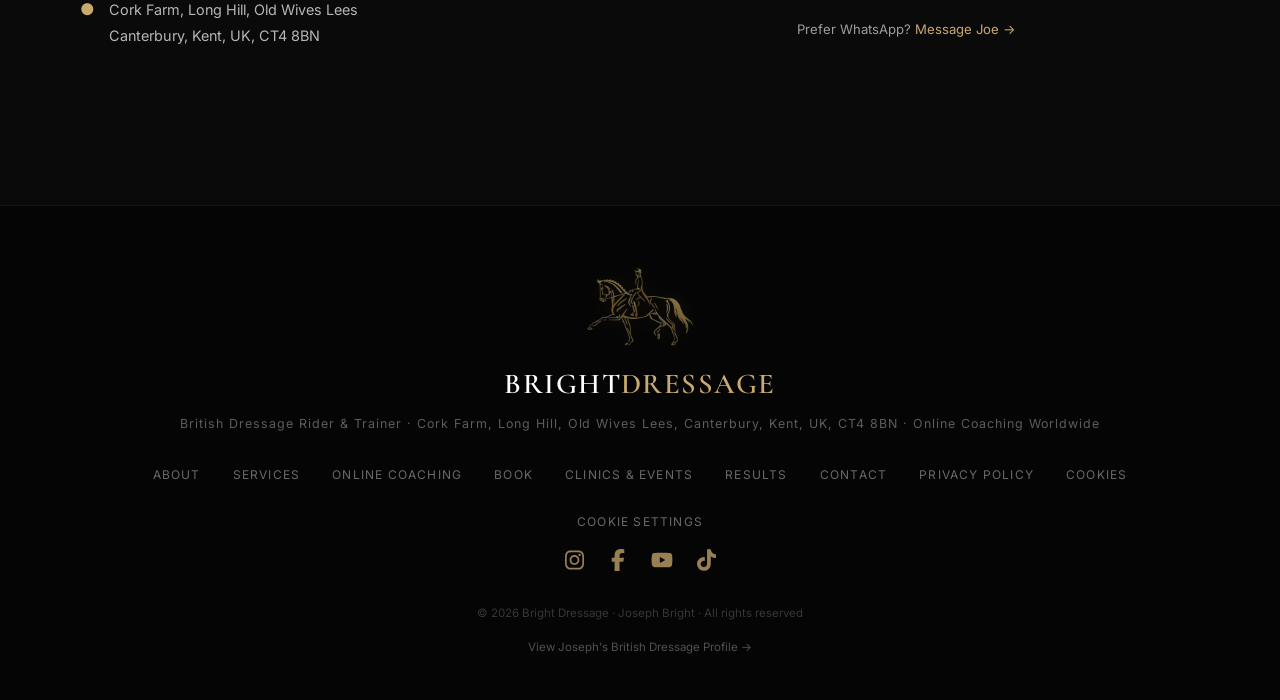
==== commit 188cae0a: "Add files via upload" ====
--- a/index.html
+++ b/index.html
@@ -138,6 +138,36 @@
 </div>
 </div>
 </section>
+
+<!-- BOOT CAMP -->
+<section id="boot-camp">
+<div class="container camp-grid">
+<div class="camp-copy">
+<p class="section-tag">Horse Only</p>
+<h2>Boot Camp</h2>
+<p class="camp-lead">Intensive training for your horse, with Grand Prix rider Joseph Bright</p>
+<p>Your horse stays with us at Cork Farm for a focused period of training, ridden six days a week with three sessions from Joseph. Horse only, minimum one week.</p>
+<div class="camp-price">
+<div><span class="camp-from">From</span><strong>&pound;495</strong><span>per week</span></div>
+<div><strong>&pound;460</strong><span>a week for 2 or 4 week blocks</span></div>
+</div>
+<a href="#contact" class="btn-dark" data-enquire="Boot Camp">Enquire about Boot Camp</a>
+</div>
+<div class="camp-box">
+<h3>What&rsquo;s included</h3>
+<ul class="camp-list">
+<li>Ridden 6 times a week</li>
+<li>3 training sessions with Joseph</li>
+<li>2 ridden sessions with an established second rider</li>
+<li>1 hack</li>
+<li>Long reining</li>
+<li>Stabling and fibre-based feed</li>
+<li>Midweek update and progress report</li>
+</ul>
+</div>
+</div>
+</section>
+
 
 <!-- ONLINE COACHING HERO -->
 <section id="online-coaching">
@@ -499,6 +529,7 @@
 <option>Online Coaching (Worldwide)</option>
 <option>Competition Packages</option>
 <option>Riding &amp; Producing</option>
+<option>Boot Camp</option>
 <option>Clinics</option>
 <option>Host a Clinic at Your Yard</option>
 <option>Breeding / Sales / Sourcing</option>
--- a/style.css
+++ b/style.css
@@ -780,3 +780,30 @@
 .nav-links a { font-size:0.72rem; letter-spacing:0.05em; }
 .nav-logo-text { font-size:1.15rem; }
 }
+
+/* BOOT CAMP */
+#boot-camp { background:var(--white); padding:100px 0; }
+#boot-camp .section-tag { color:var(--accent); }
+.camp-grid { display:grid; grid-template-columns:1.1fr 1fr; gap:64px; align-items:center; }
+.camp-copy h2 { font-family:var(--serif); font-weight:300; font-size:clamp(2.2rem,3.6vw,3rem); margin:6px 0 10px; }
+.camp-lead { font-family:var(--serif); font-size:1.35rem; line-height:1.4; color:var(--black); margin-bottom:16px; }
+.camp-copy > p:not(.section-tag):not(.camp-lead) { font-size:0.95rem; line-height:1.8; color:#555; }
+.camp-price { display:flex; align-items:flex-end; gap:36px; flex-wrap:wrap; margin:26px 0 30px; padding:20px 0; border-top:1px solid var(--light-grey); border-bottom:1px solid var(--light-grey); }
+.camp-price div { display:flex; flex-direction:column; }
+.camp-price strong { font-family:var(--serif); font-weight:400; font-size:2.2rem; line-height:1.1; color:var(--black); }
+.camp-price span { font-size:0.8rem; color:#666; }
+.camp-price .camp-from { font-size:0.68rem; letter-spacing:0.12em; text-transform:uppercase; color:var(--accent); }
+.btn-dark { background:var(--black); color:var(--white); padding:14px 30px; text-decoration:none; font-size:0.8rem; letter-spacing:0.1em; text-transform:uppercase; font-weight:600; display:inline-block; transition:background 0.2s; }
+.btn-dark:hover { background:var(--accent); }
+.camp-box { background:var(--off-white); padding:36px 40px; border-top:2px solid var(--accent); }
+.camp-box h3 { font-family:var(--serif); font-weight:400; font-size:1.6rem; margin-bottom:10px; }
+.camp-list { list-style:none; margin:0; padding:0; }
+.camp-list li { font-size:0.9rem; color:var(--dark-grey); padding:11px 0 11px 26px; border-bottom:1px solid var(--light-grey); position:relative; }
+.camp-list li:last-child { border-bottom:none; }
+.camp-list li::before { content:'\2713'; position:absolute; left:0; color:var(--accent); }
+@media (max-width: 900px) {
+#boot-camp { padding:72px 0; }
+.camp-grid { grid-template-columns:1fr; gap:32px; }
+.camp-box { padding:28px 24px; }
+.btn-dark { width:100%; text-align:center; }
+}
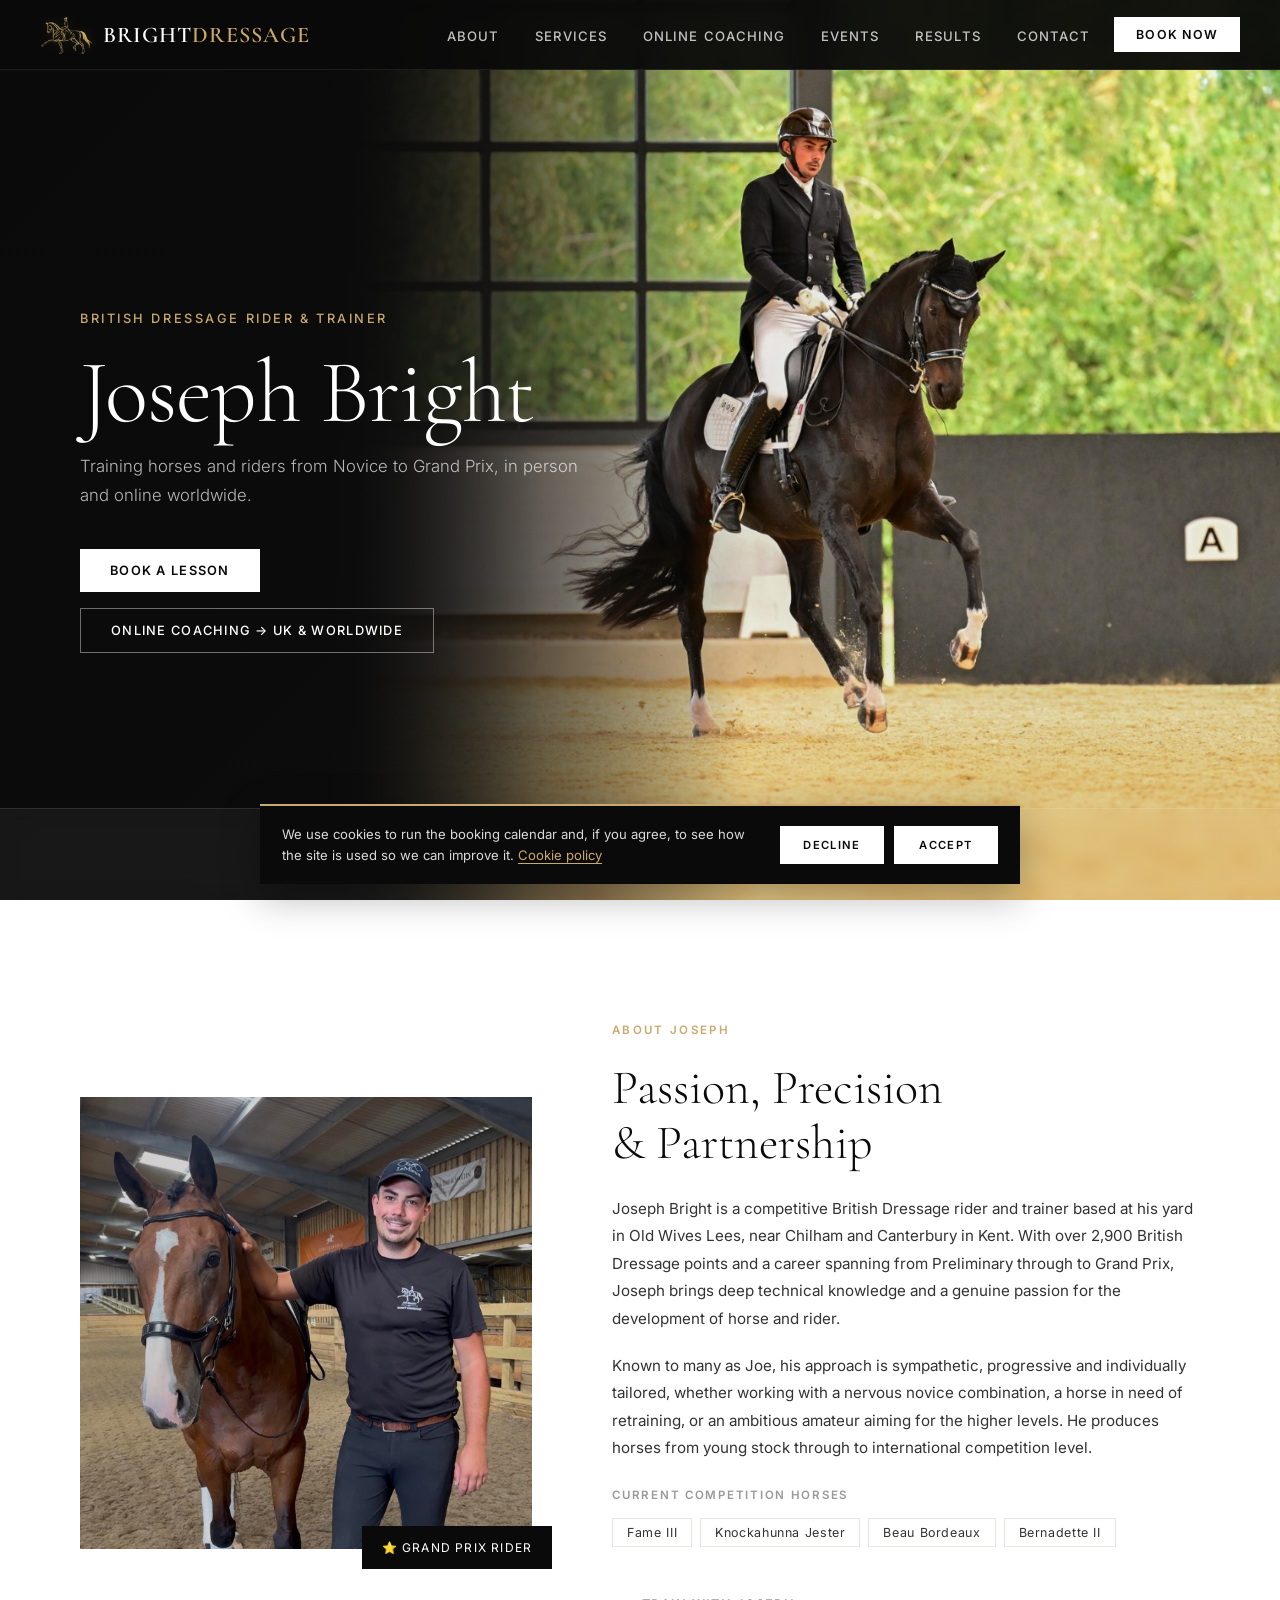
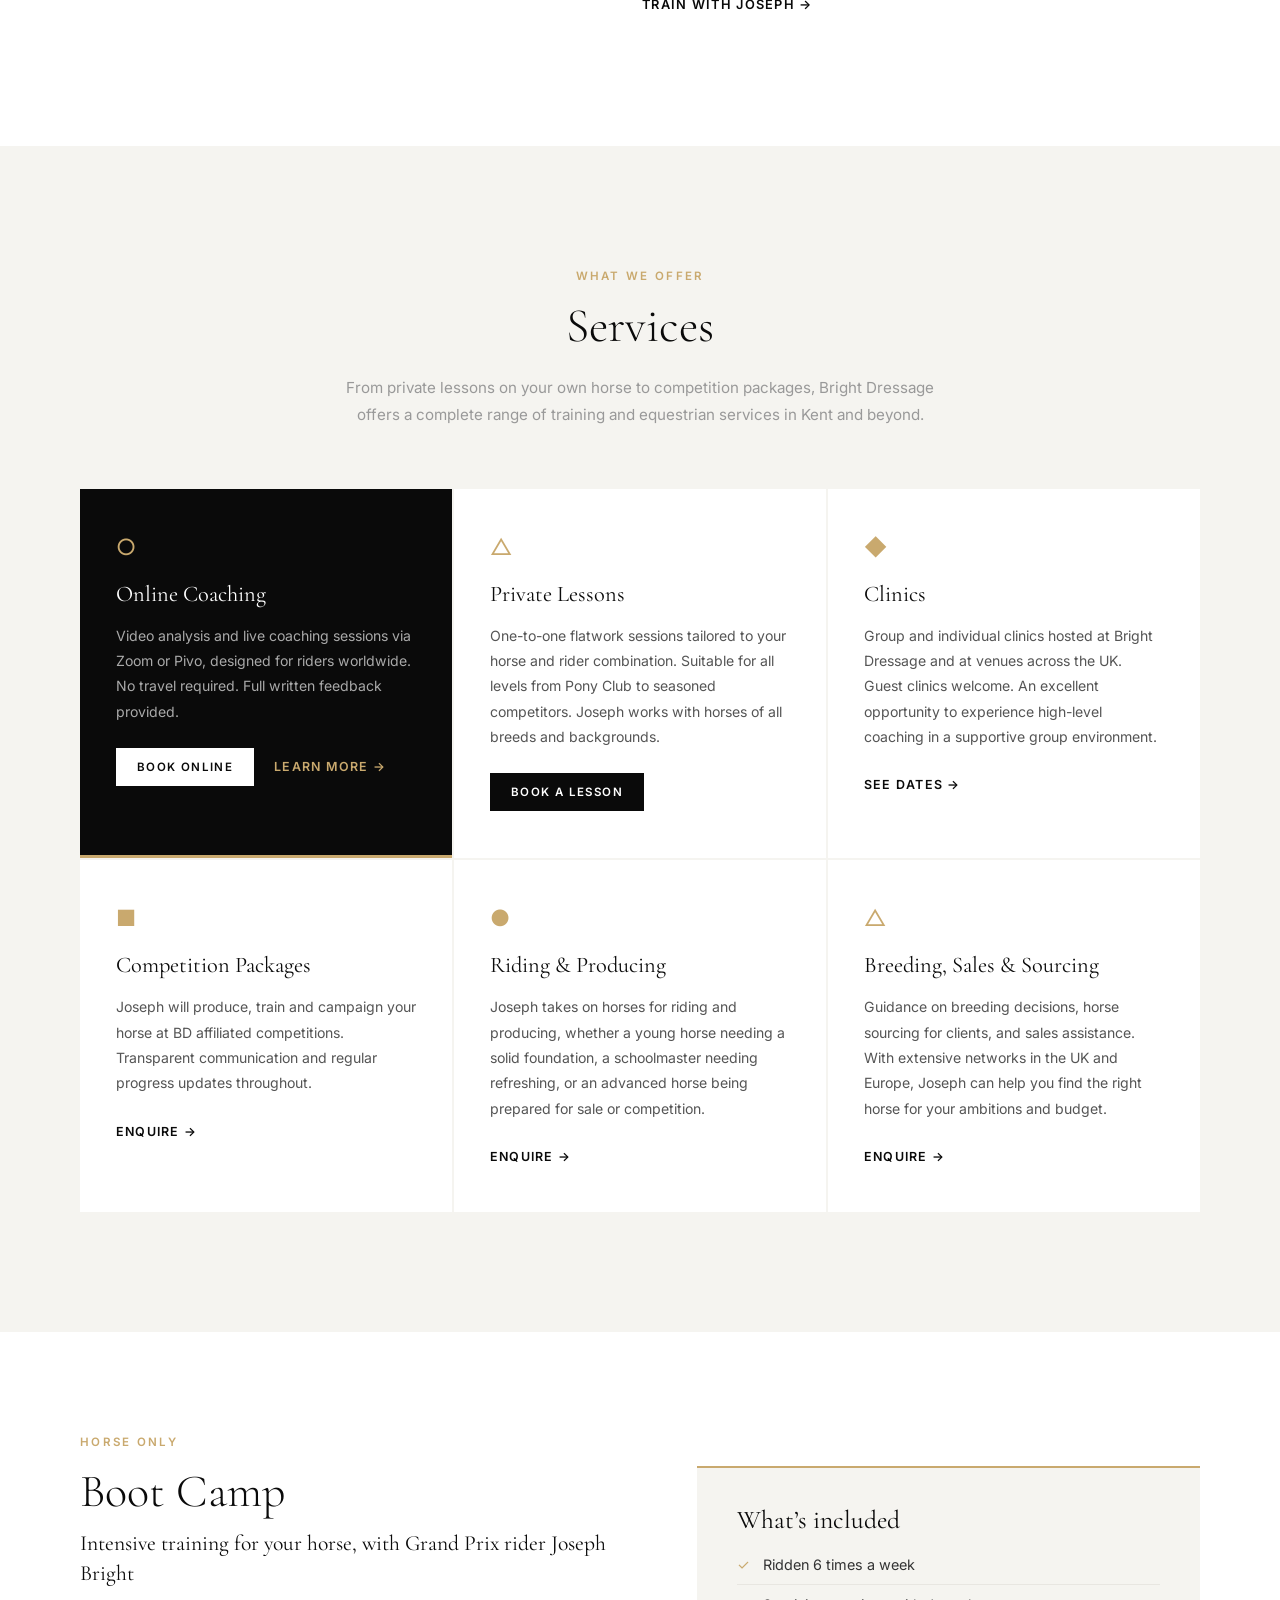
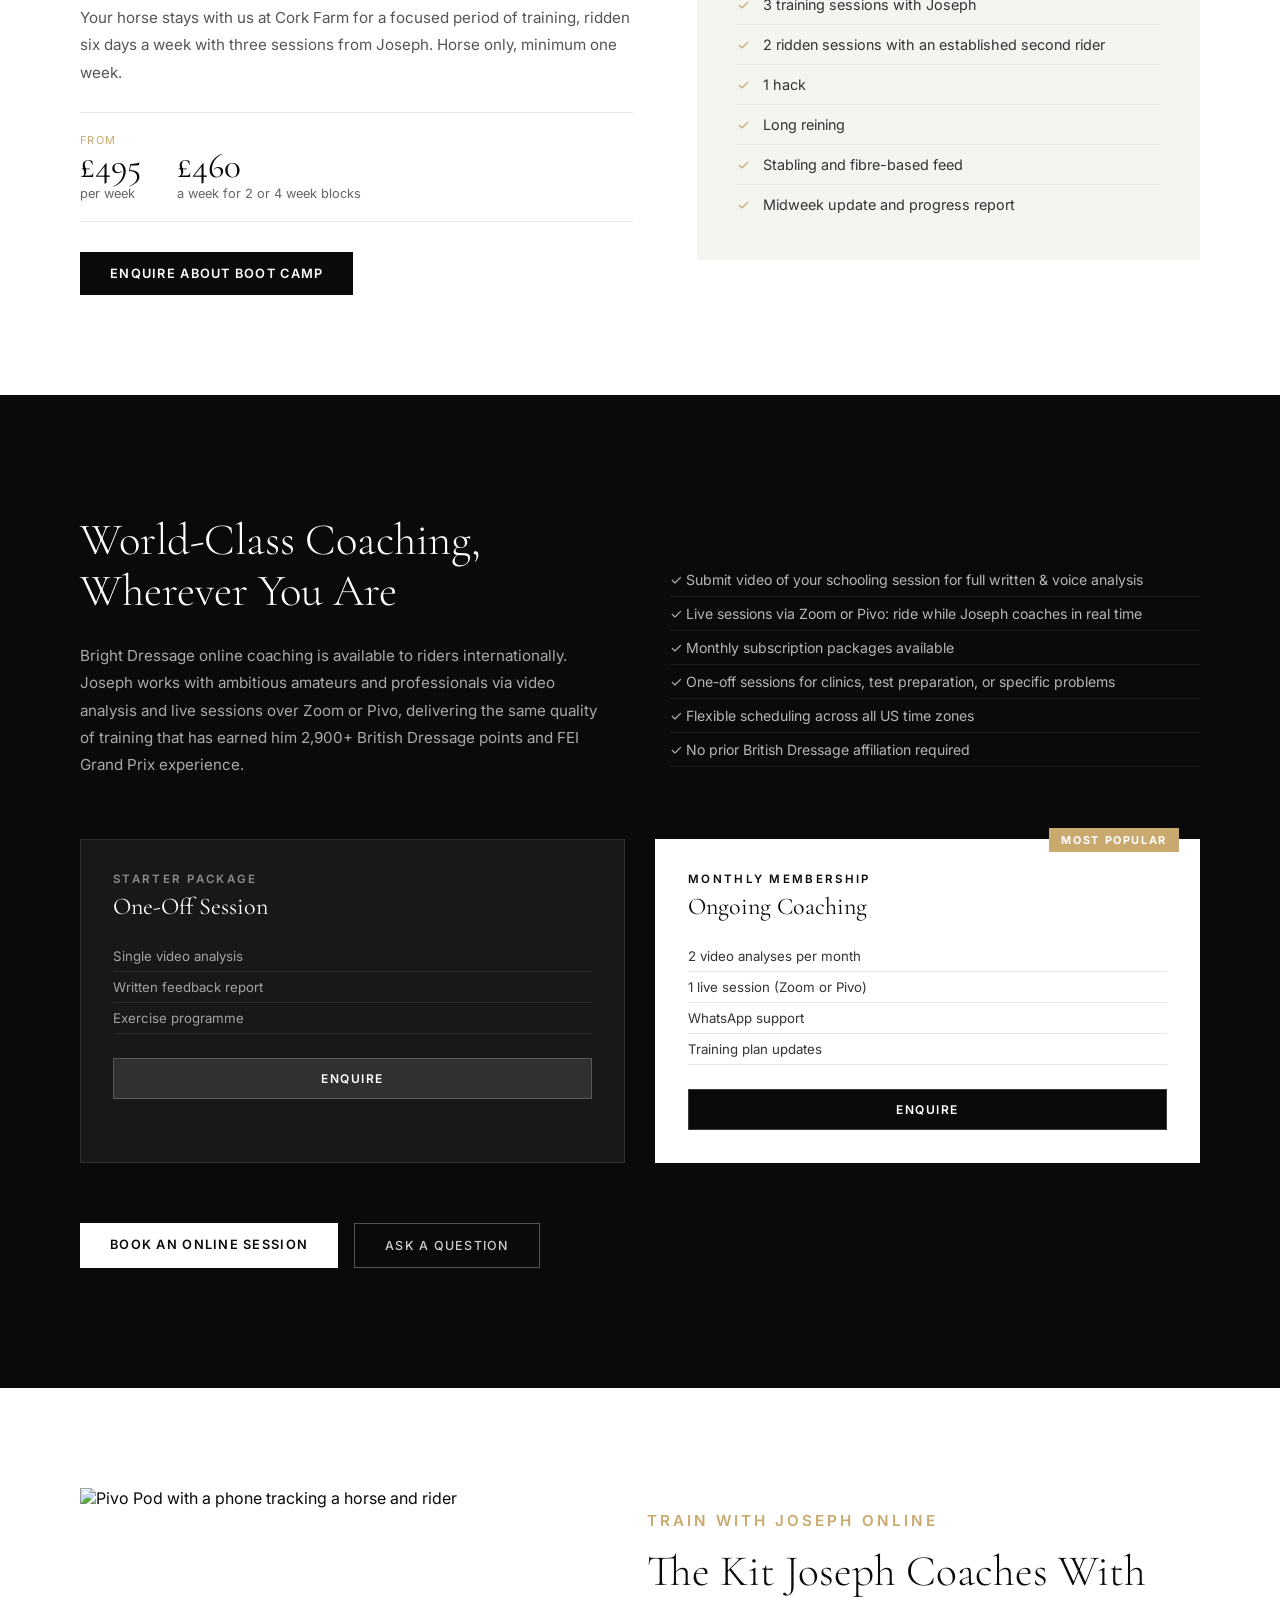
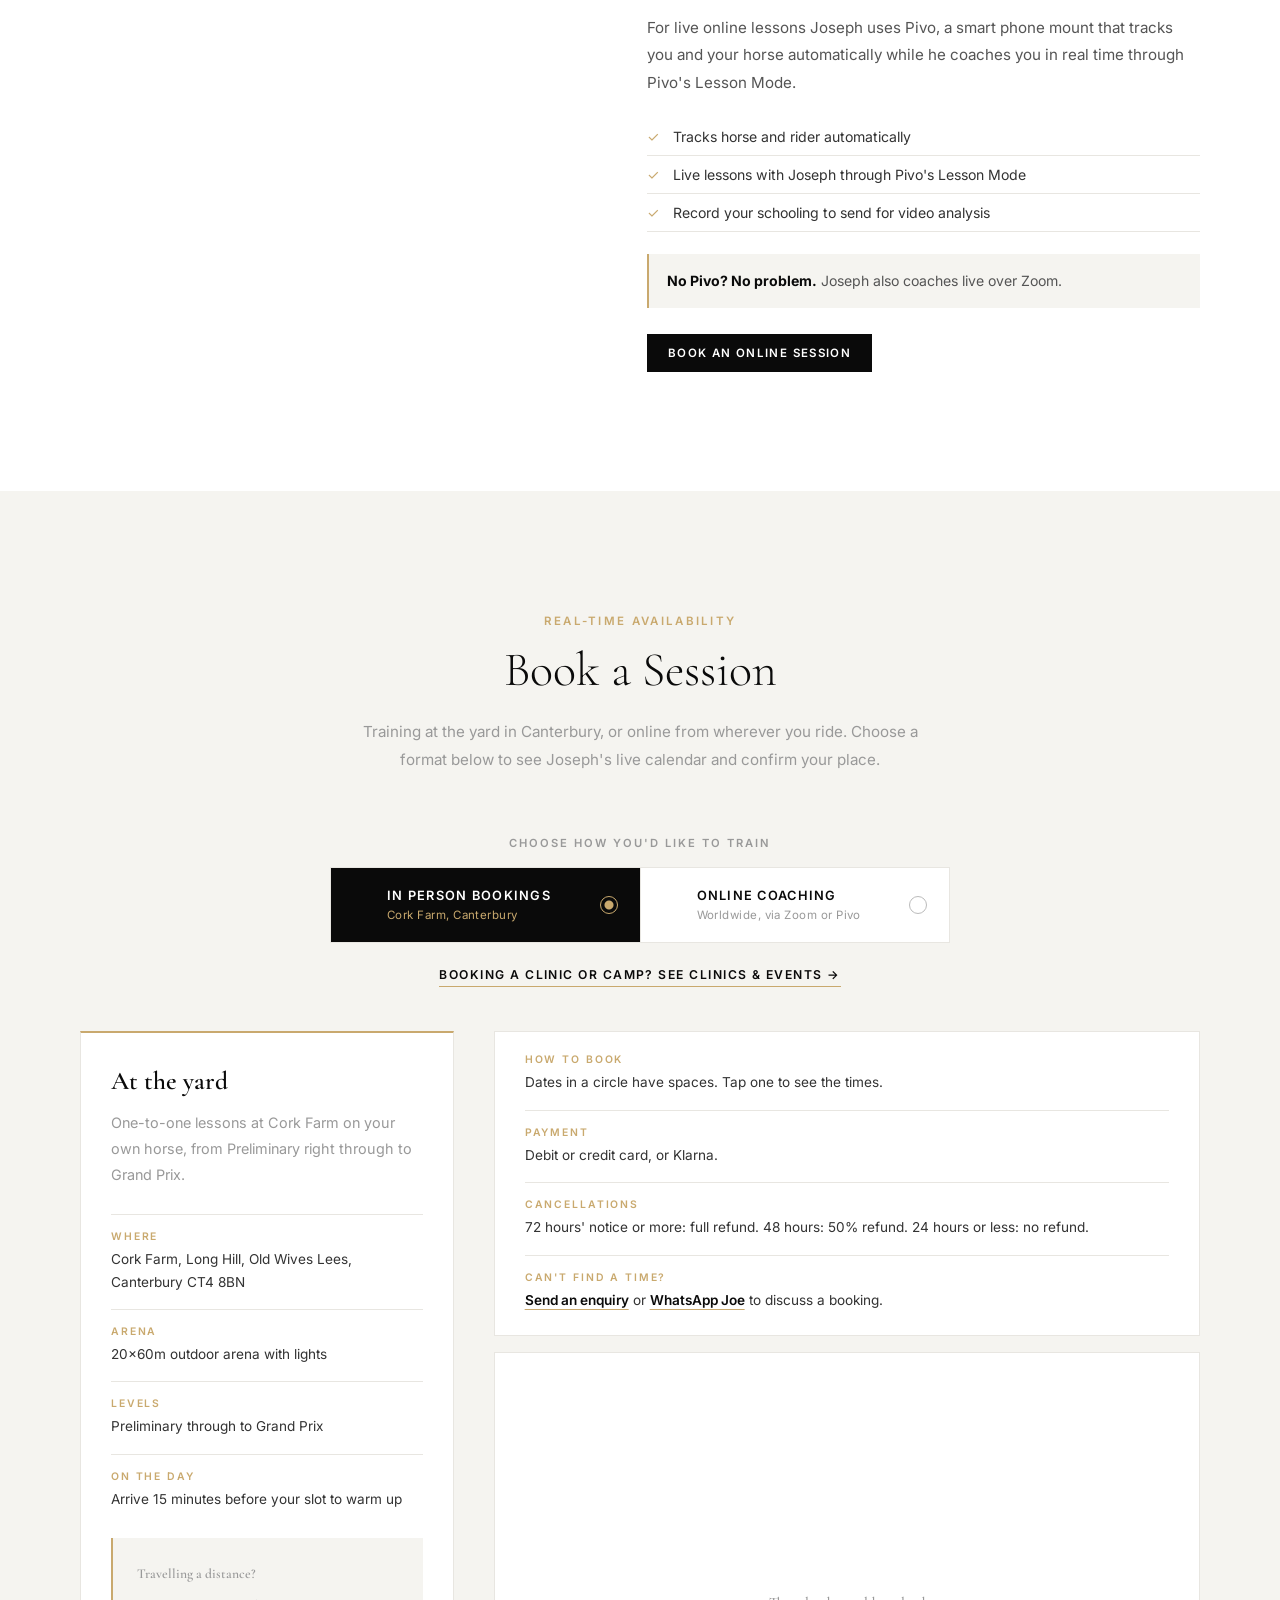
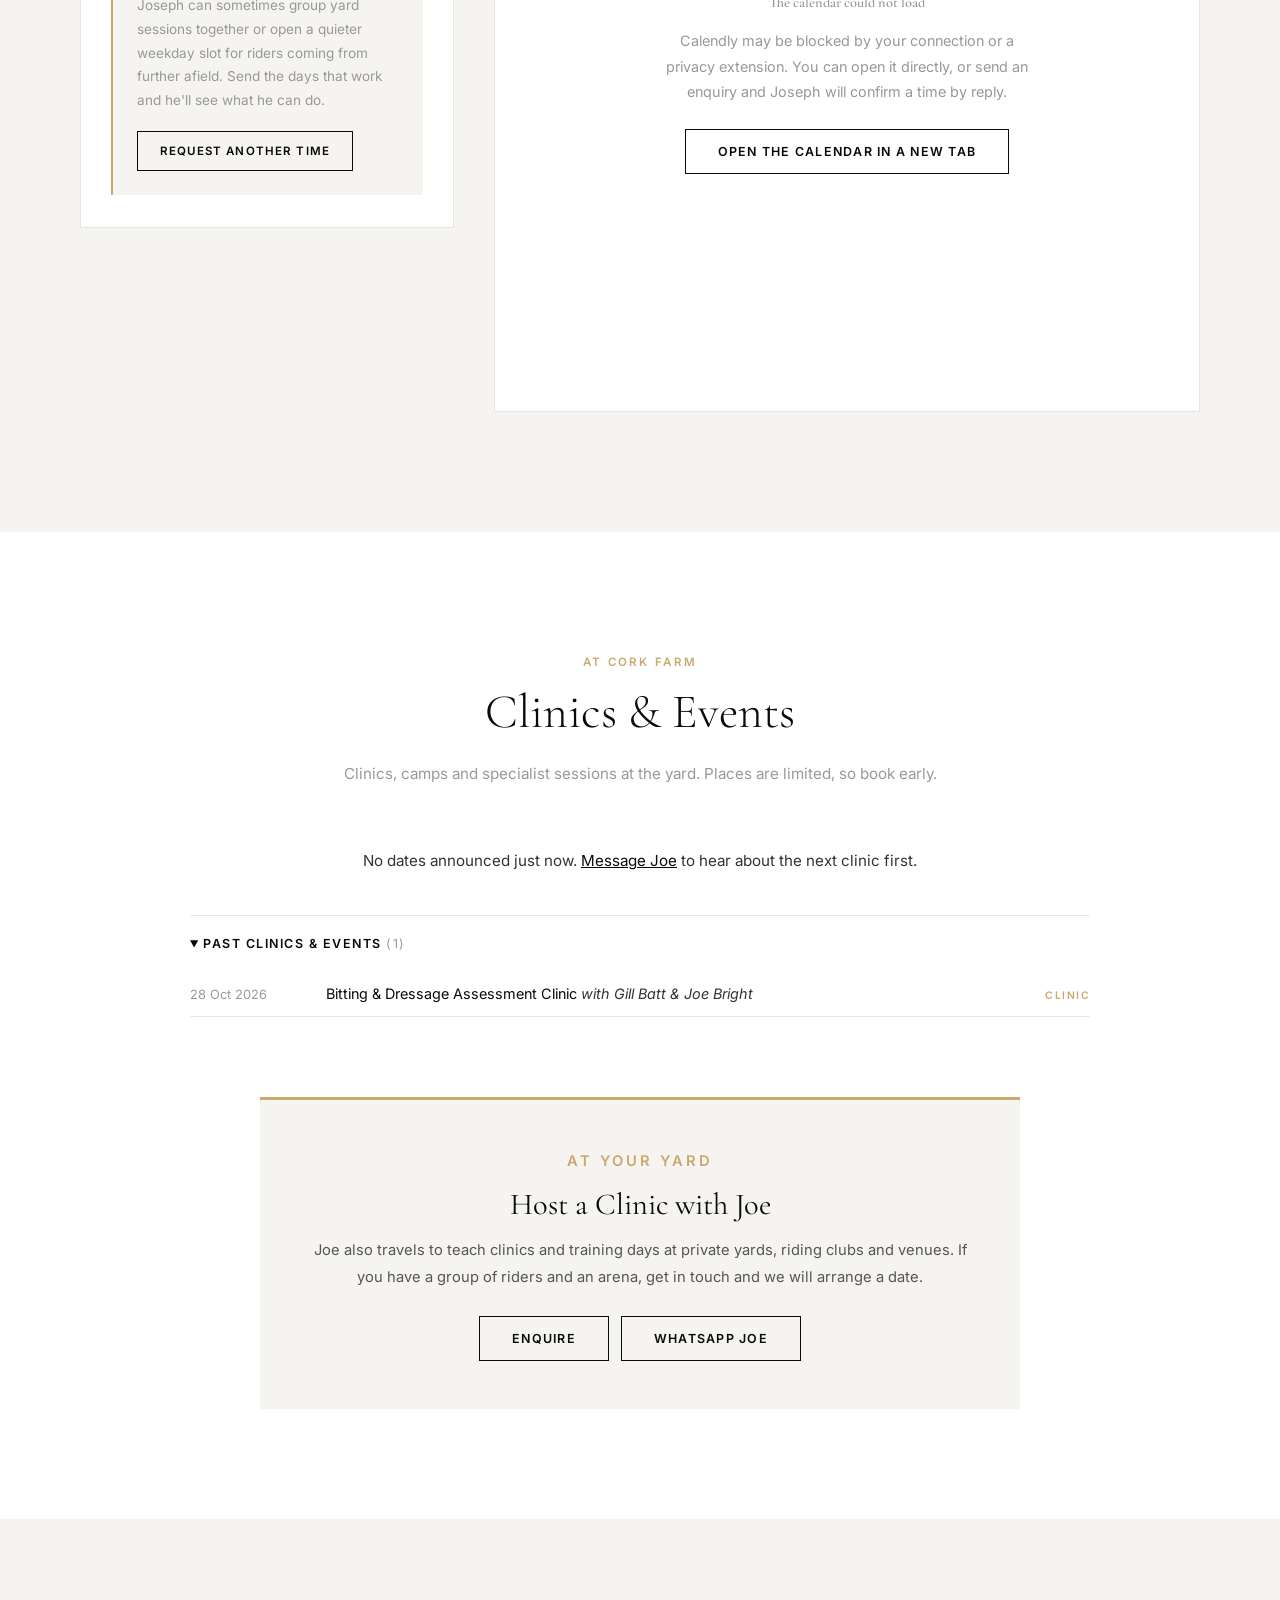
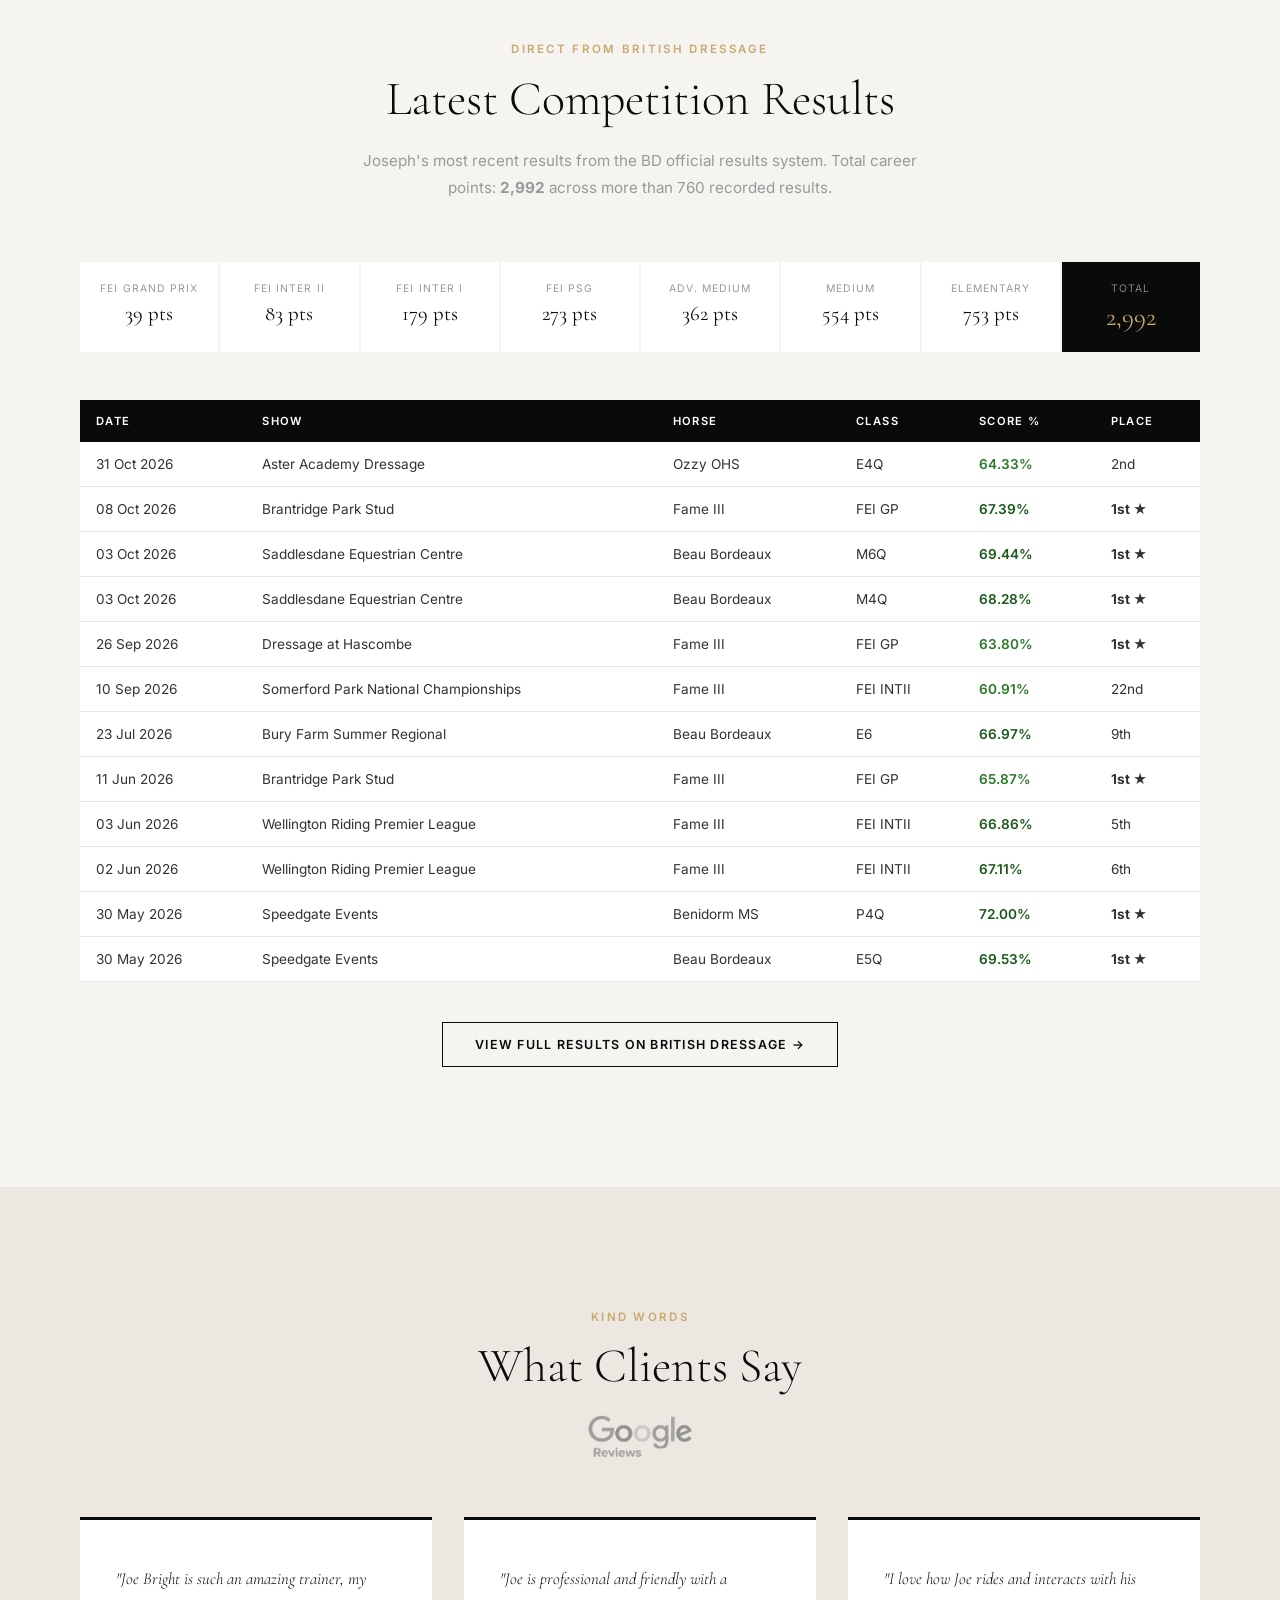
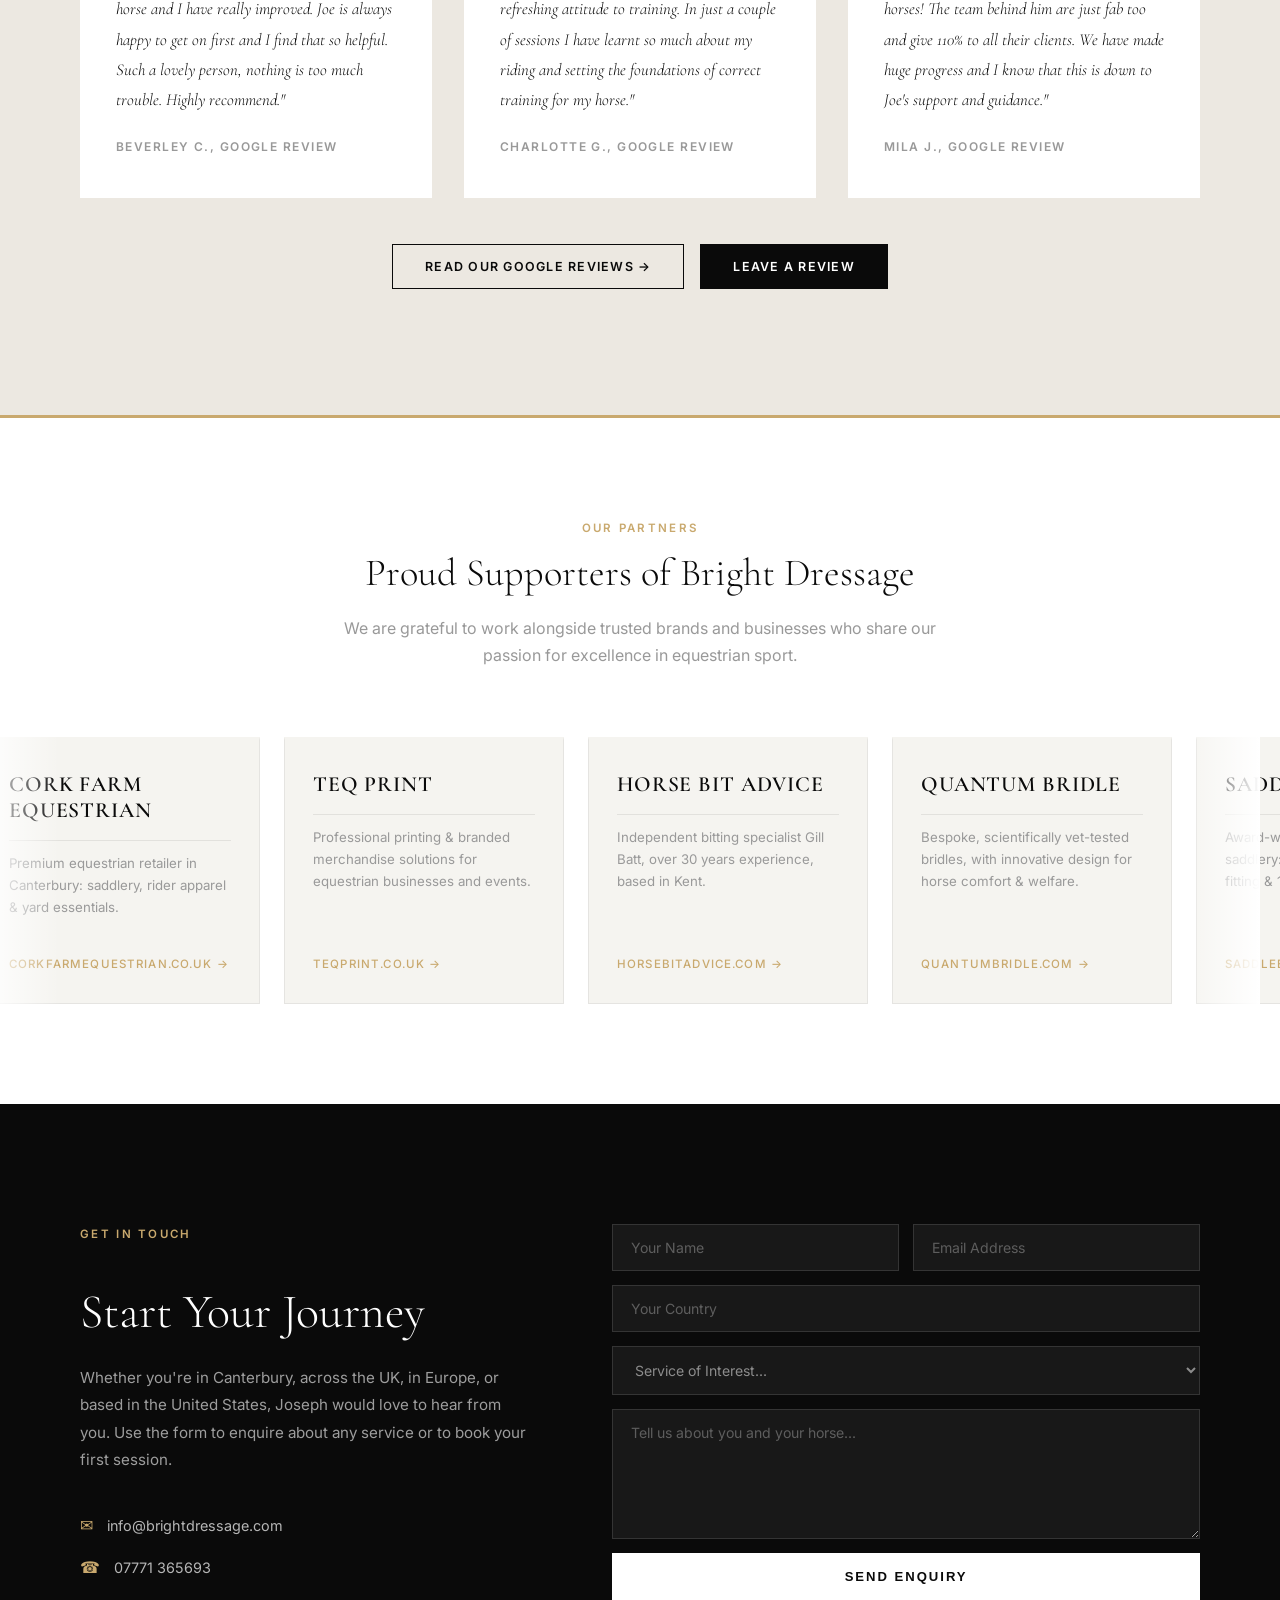
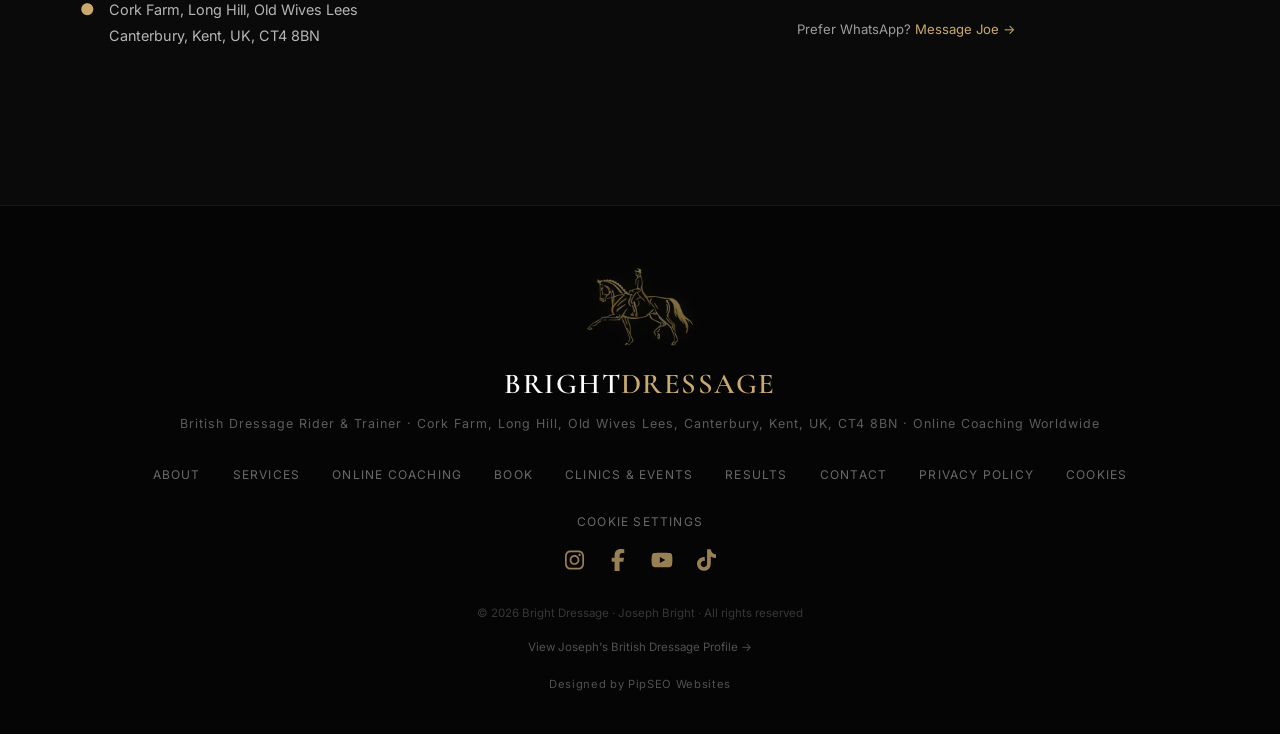
==== commit 7acf333d: "Add files via upload" ====
--- a/index.html
+++ b/index.html
@@ -568,6 +568,7 @@
 </div>
 <p class="footer-copy">&copy; 2026 Bright Dressage · Joseph Bright · All rights reserved</p>
 <p class="footer-bd"><a href="https://britishdressage.online/rider_results/21928" target="_blank">View Joseph's British Dressage Profile &rarr;</a></p>
+<p class="footer-credit">Designed by PipSEO Websites</p>
 </div>
 </footer>
 <script src="./script.js"></script>
--- a/style.css
+++ b/style.css
@@ -807,3 +807,6 @@
 .camp-box { padding:28px 24px; }
 .btn-dark { width:100%; text-align:center; }
 }
+
+/* FOOTER CREDIT */
+.footer-credit { font-size:0.7rem; letter-spacing:0.06em; color:rgba(255,255,255,0.3); margin-top:14px; }
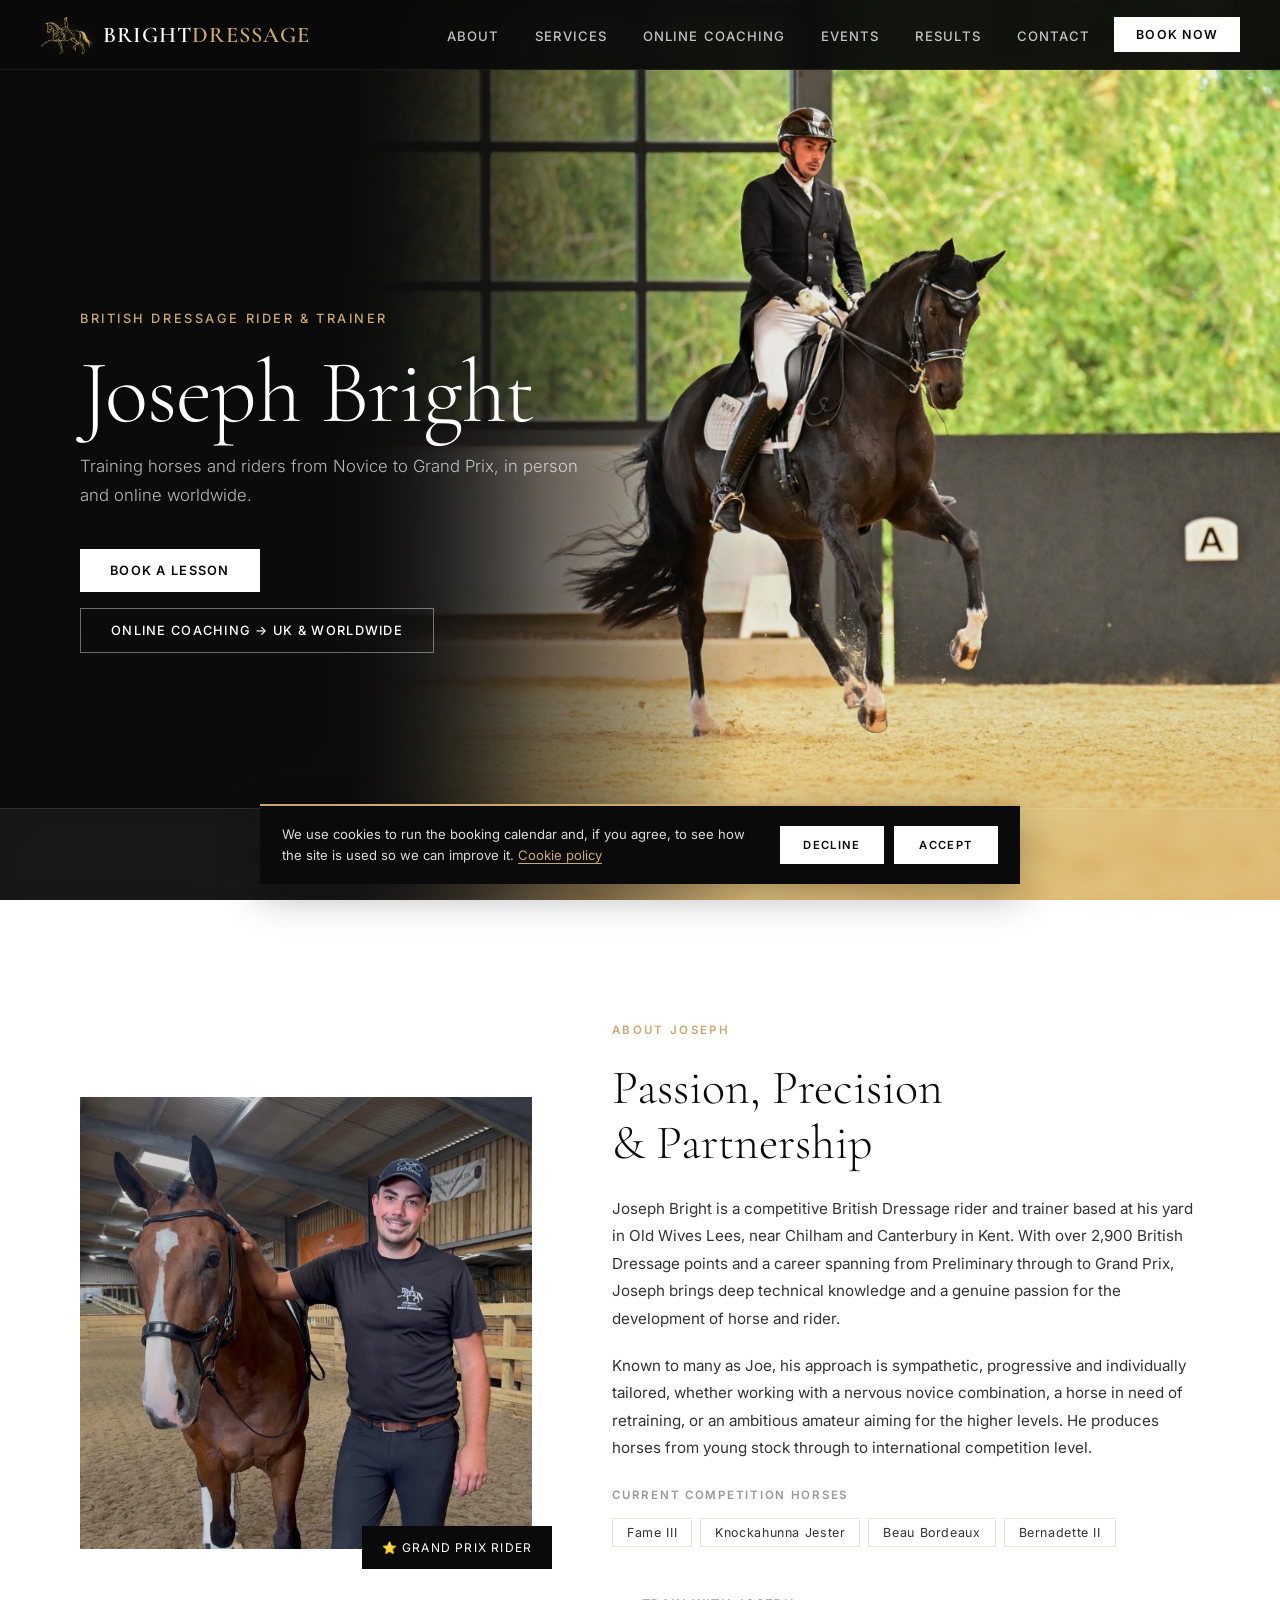
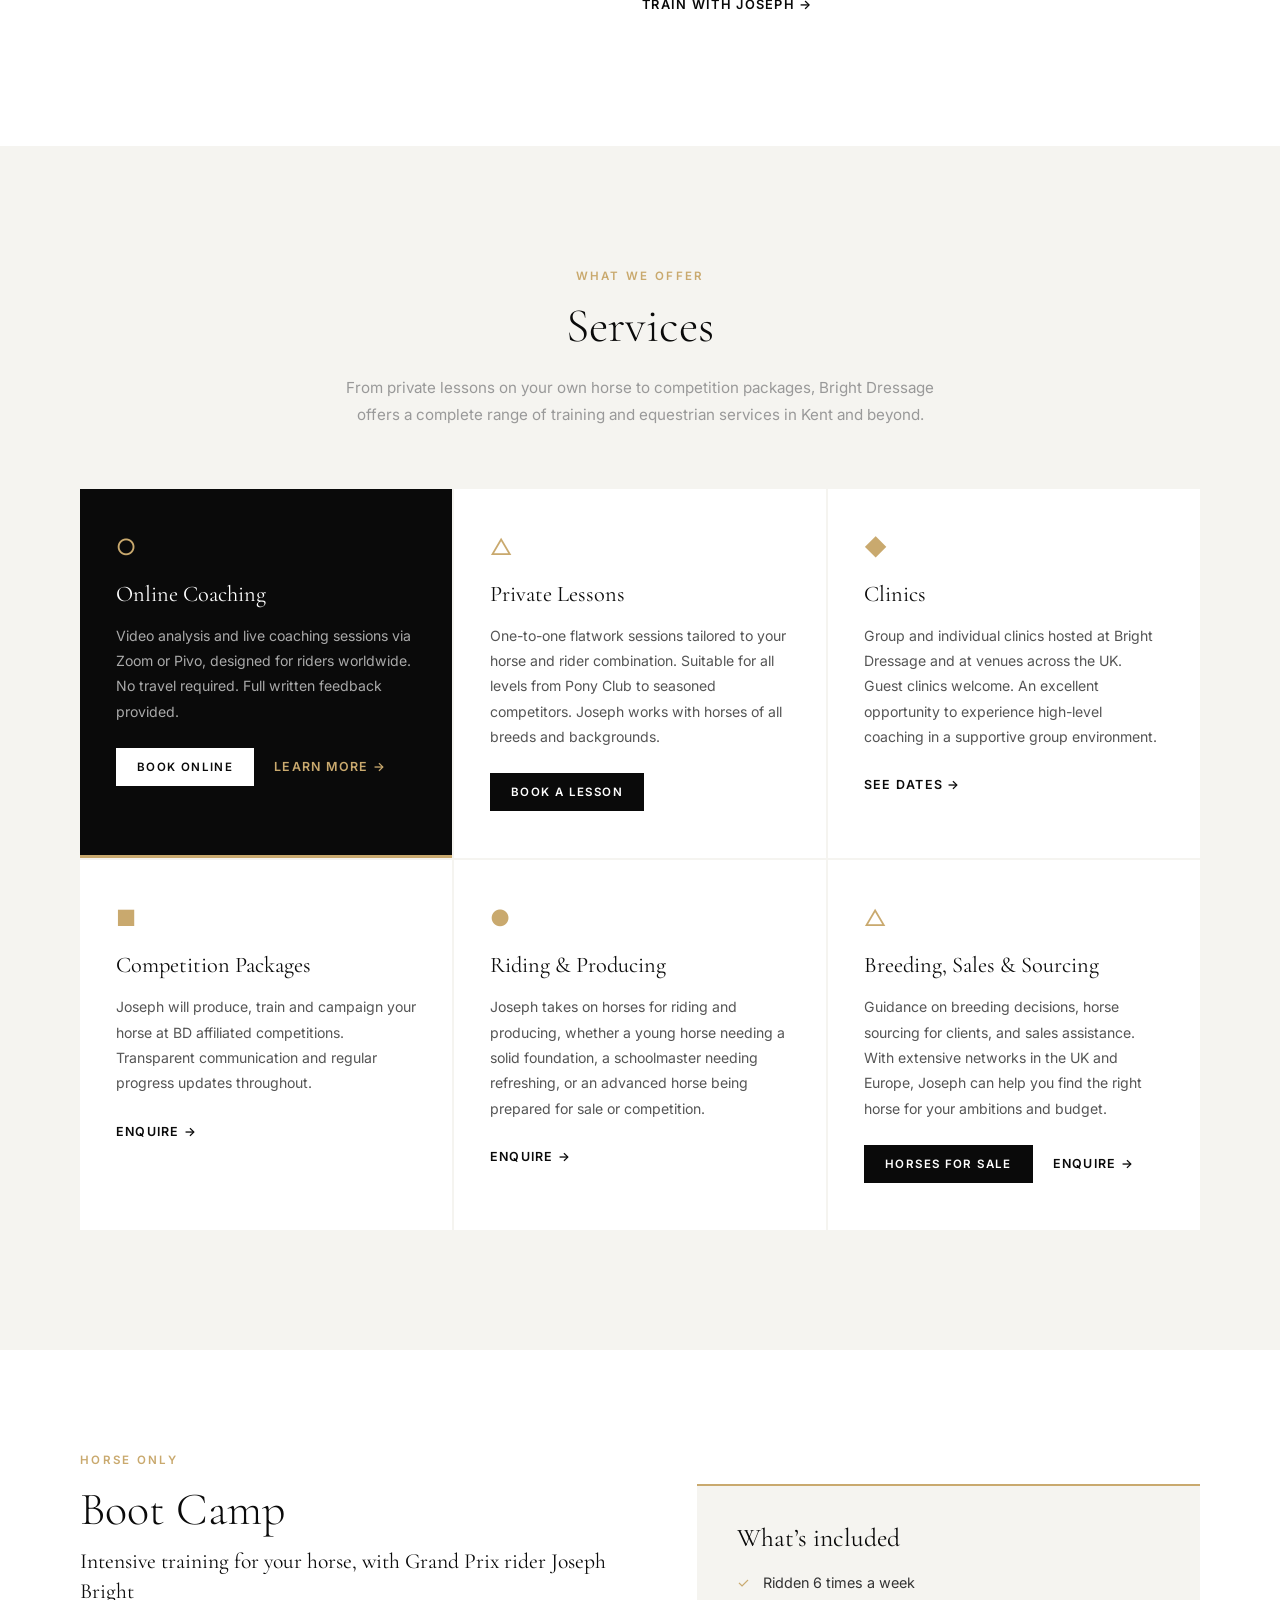
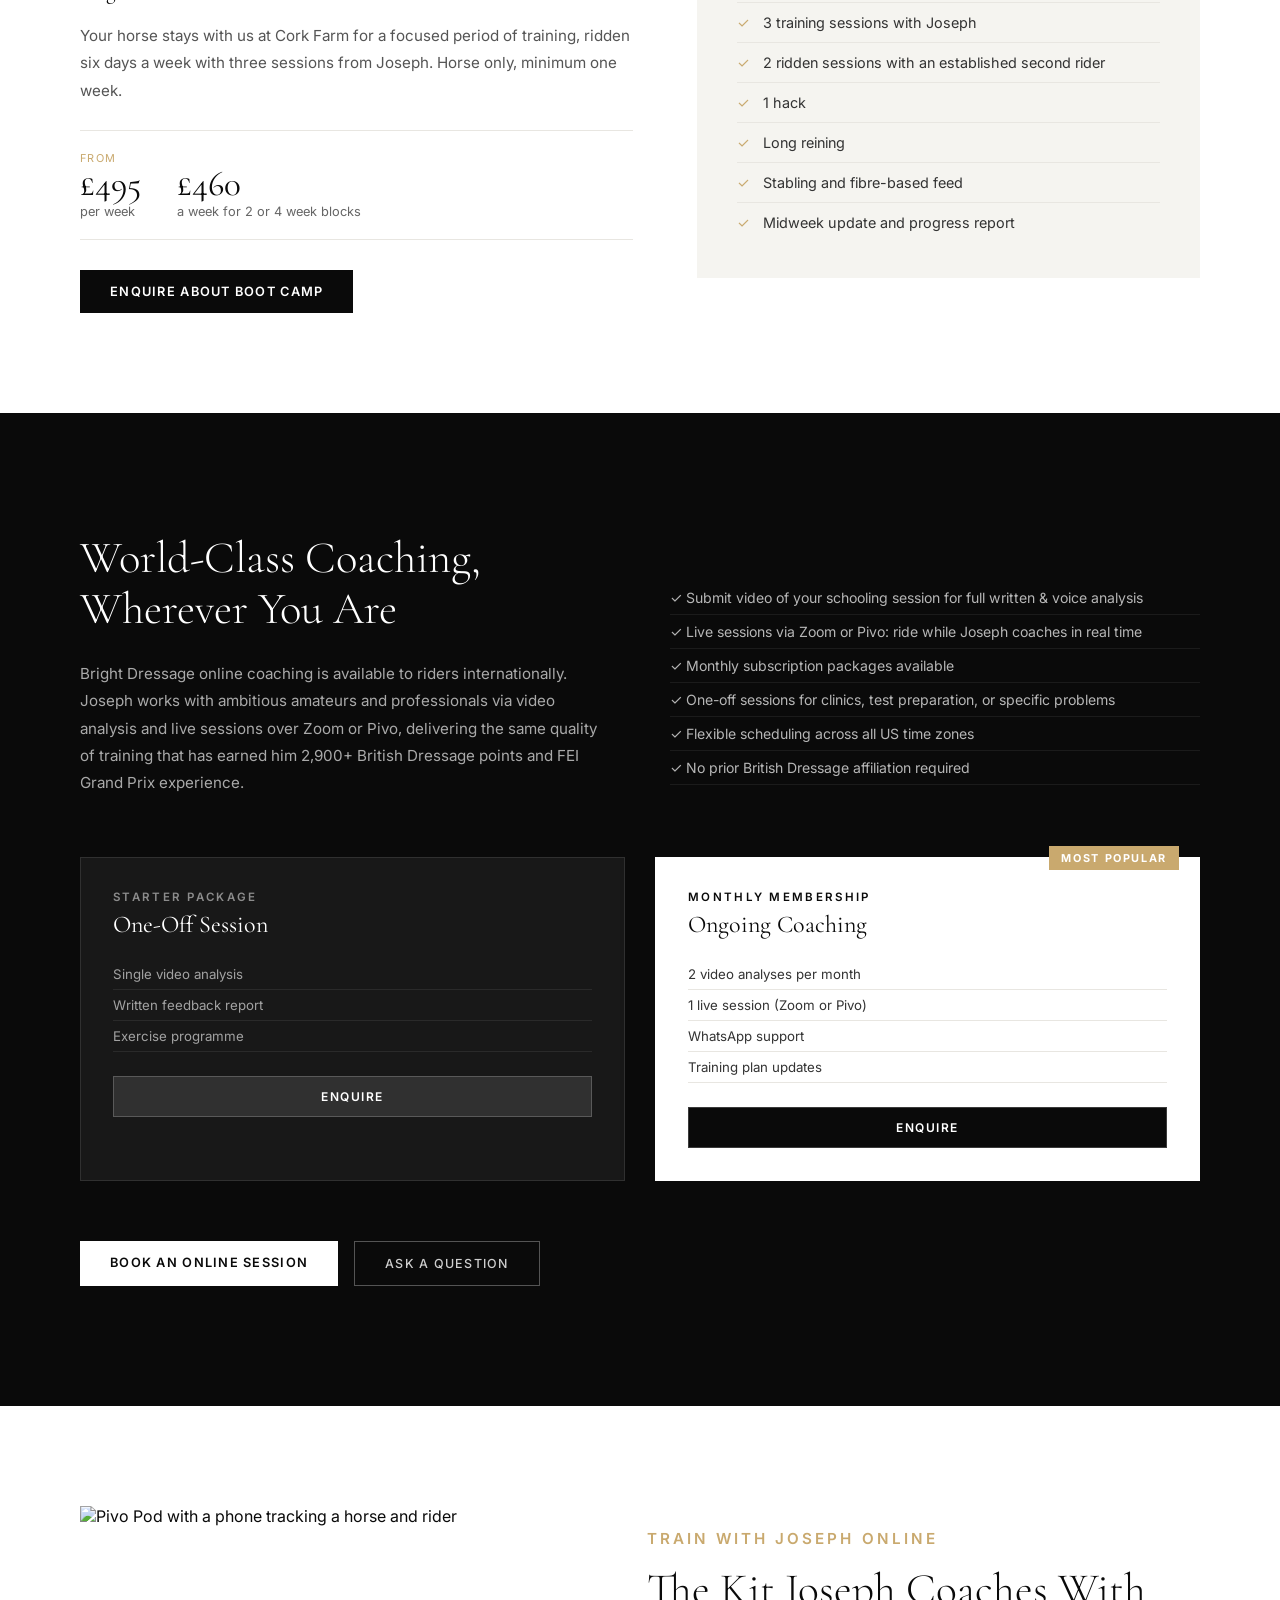
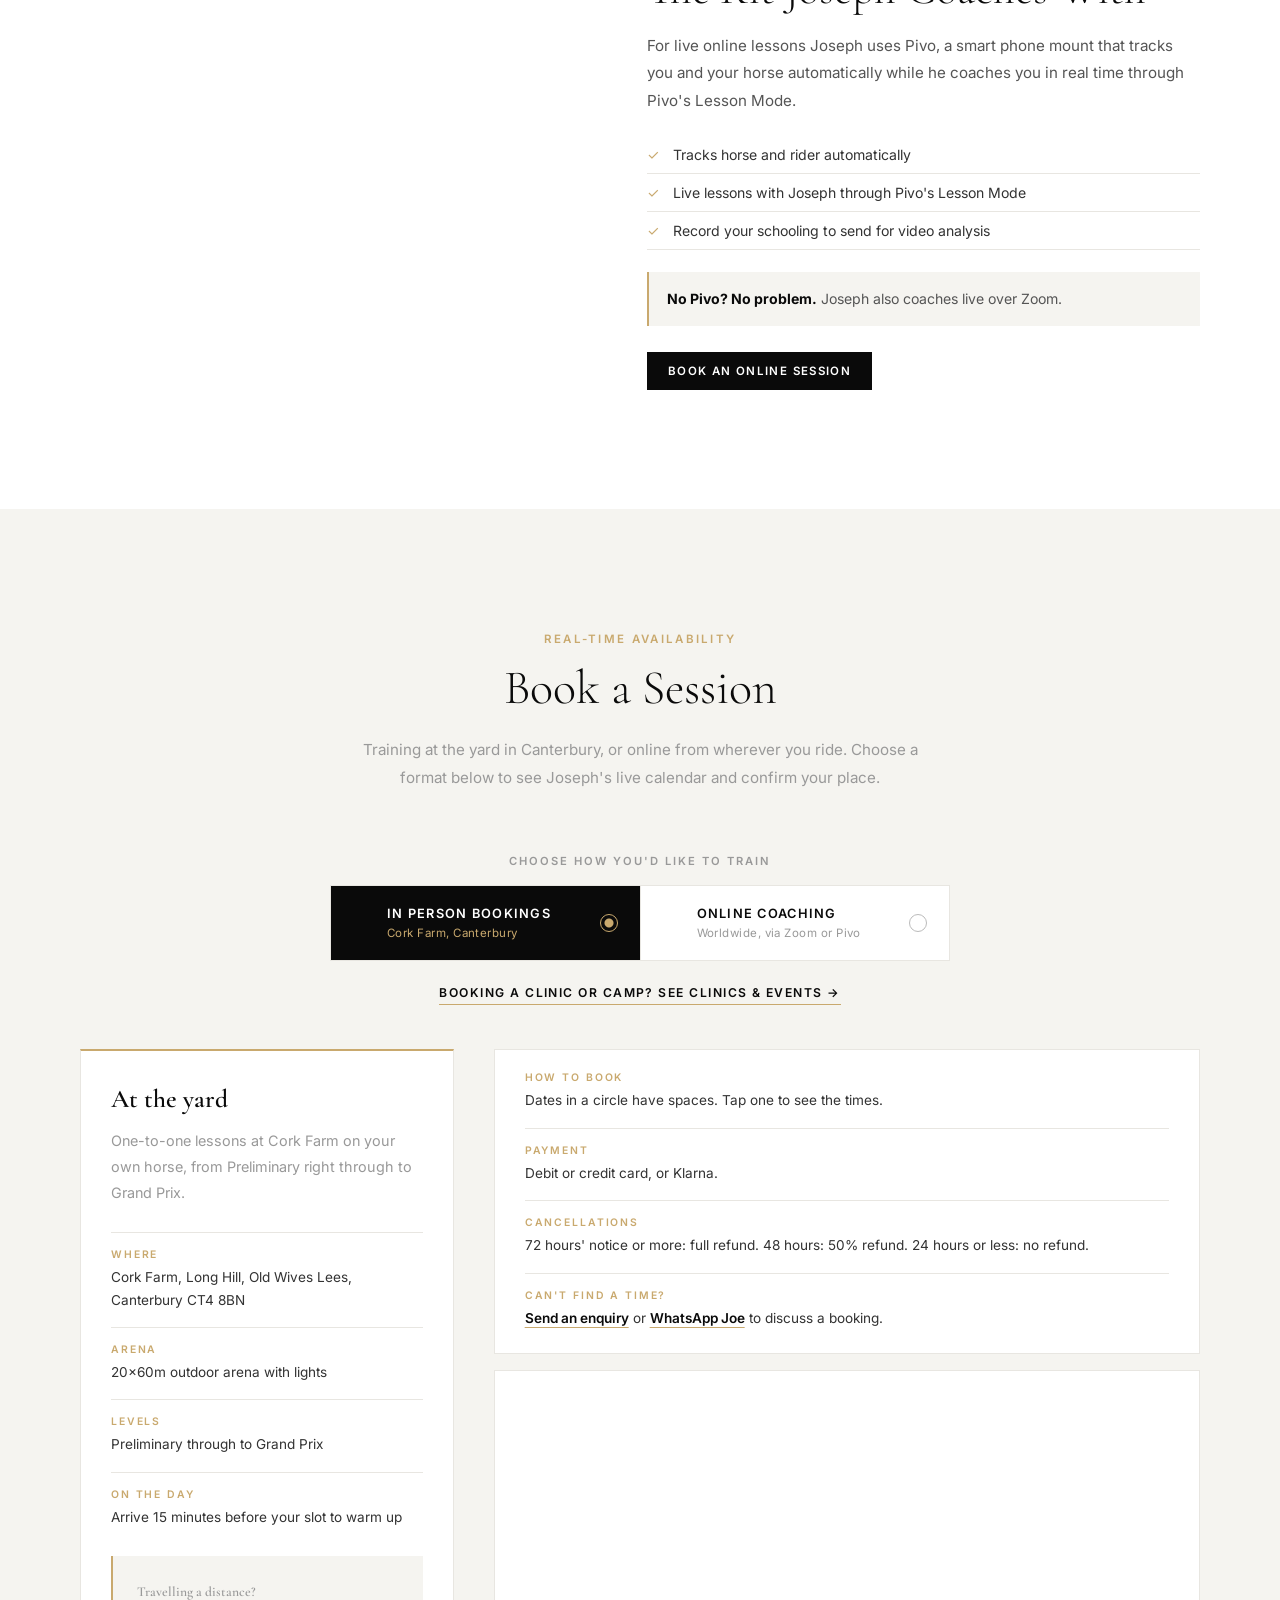
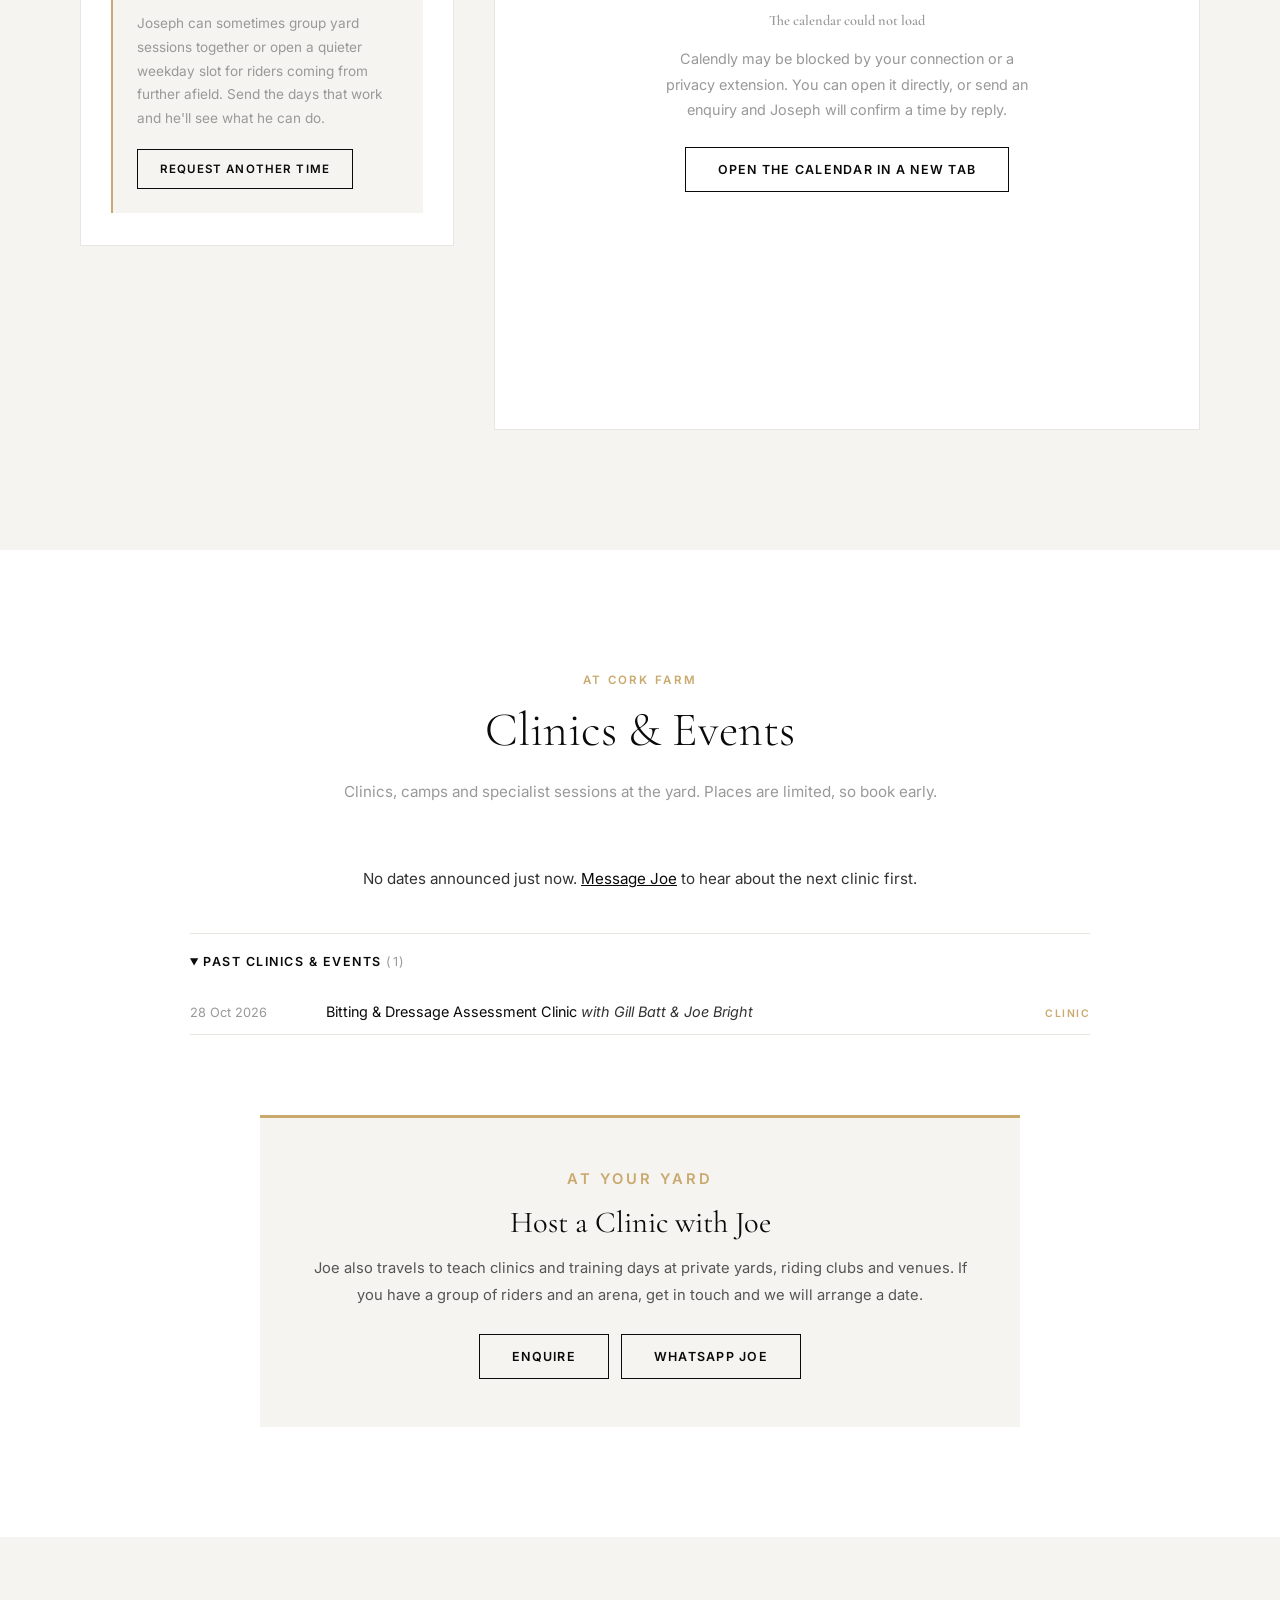
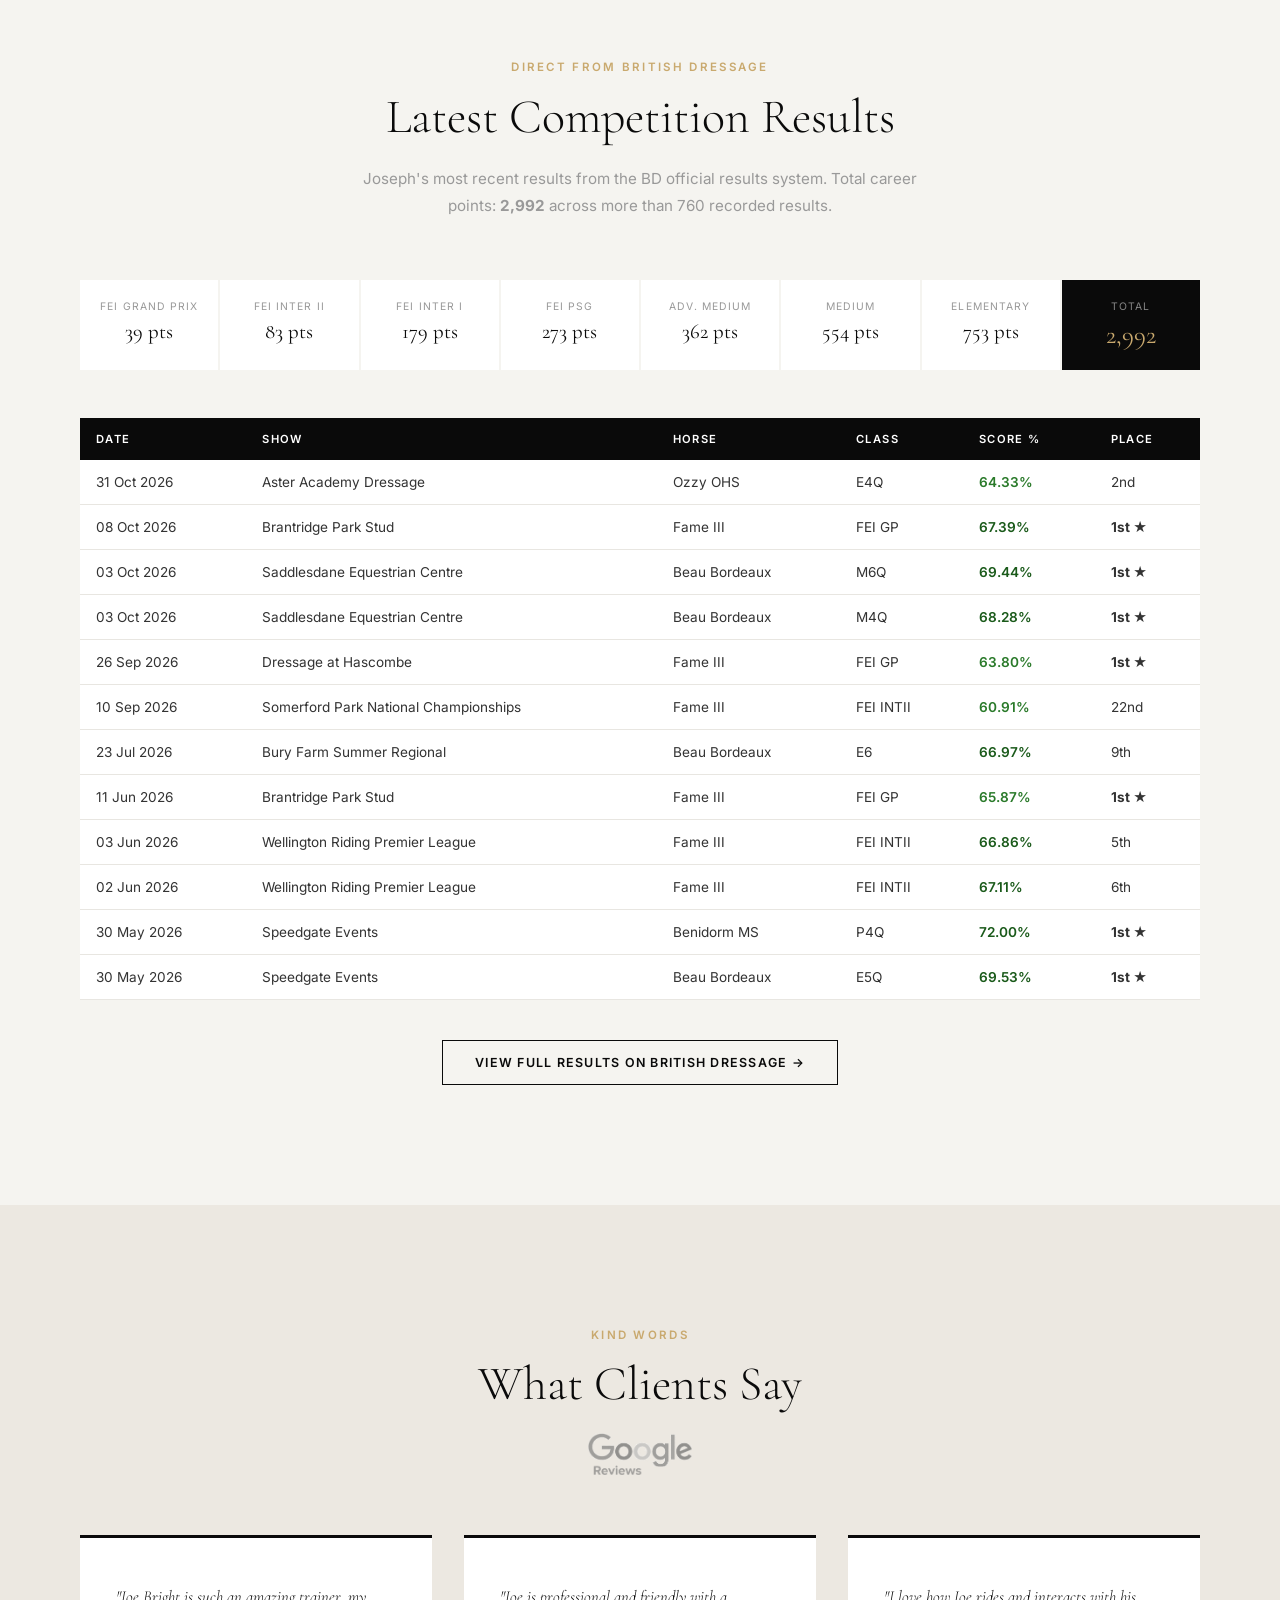
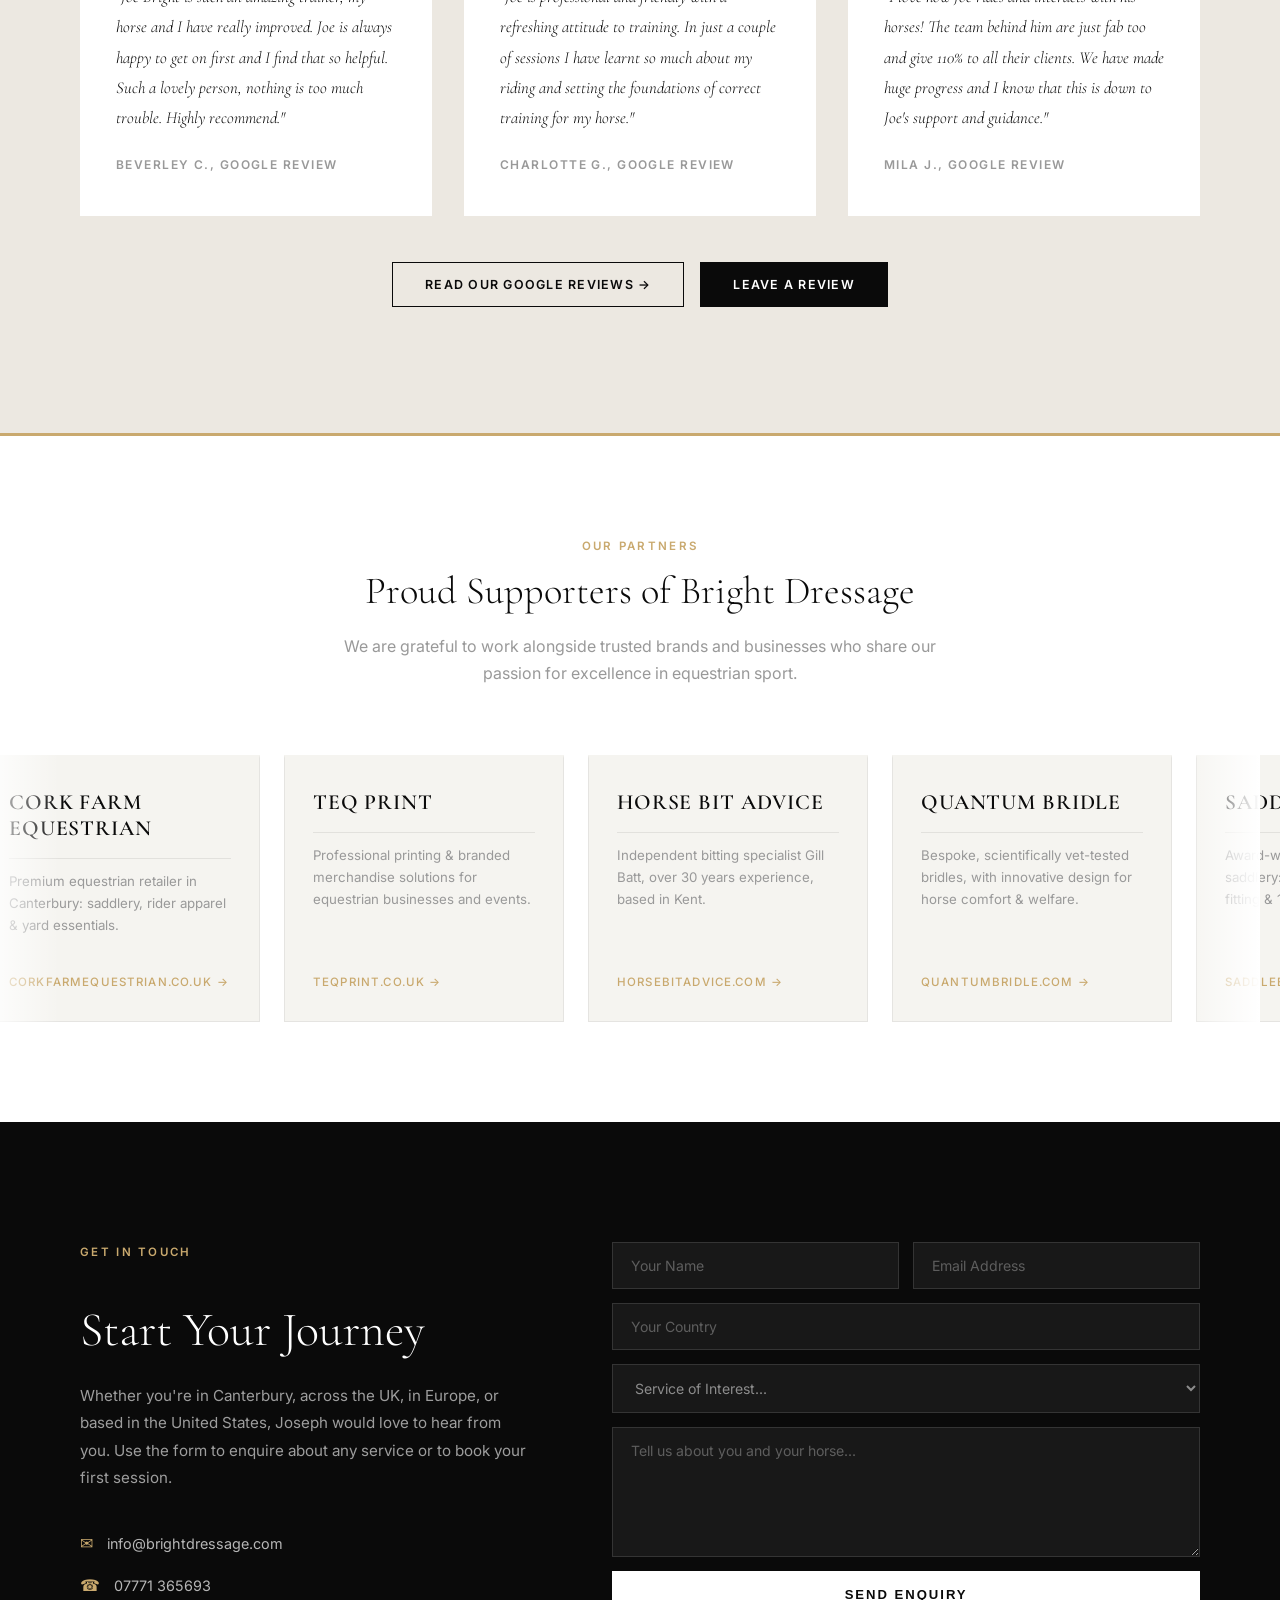
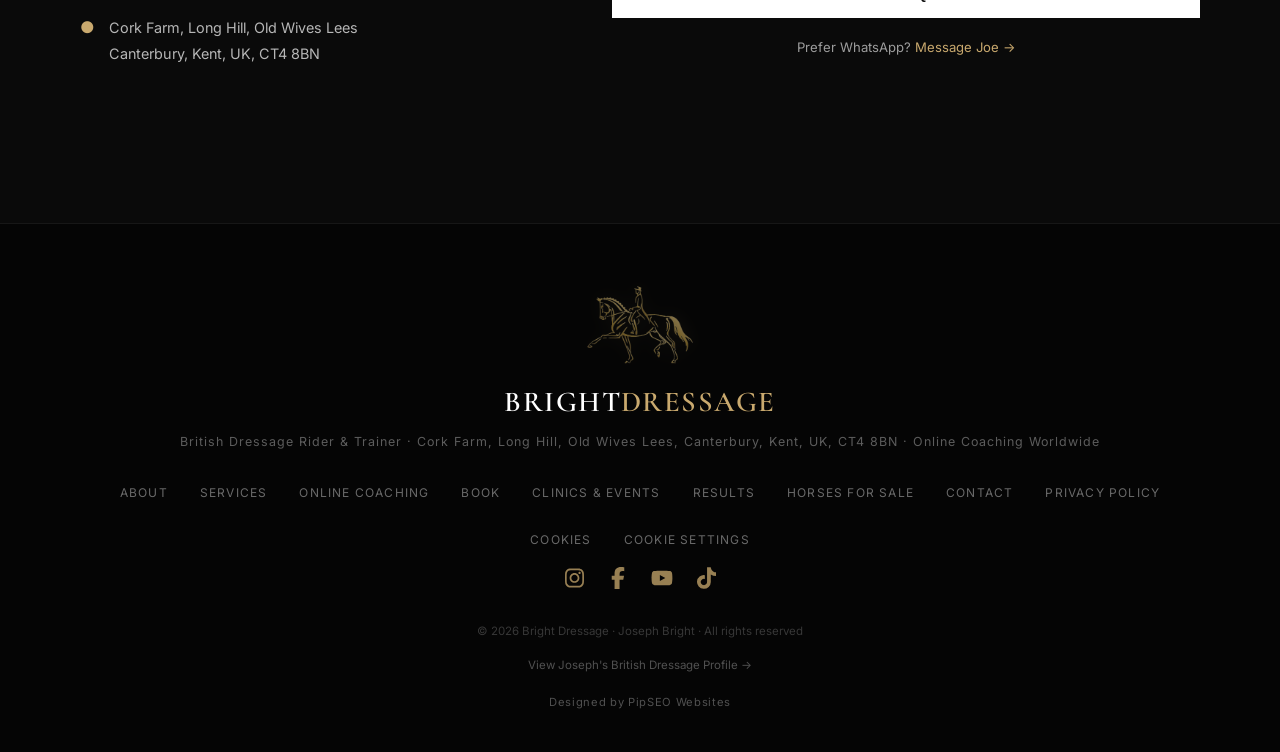
==== commit 42056b90: "Add files via upload" ====
--- a/index.html
+++ b/index.html
@@ -133,7 +133,7 @@
 <div class="service-icon">&#9651;</div>
 <h3>Breeding, Sales &amp; Sourcing</h3>
 <p>Guidance on breeding decisions, horse sourcing for clients, and sales assistance. With extensive networks in the UK and Europe, Joseph can help you find the right horse for your ambitions and budget.</p>
-<a href="#contact" class="service-link">Enquire &rarr;</a>
+<div class="service-actions"><a href="/sales" class="service-btn">Horses for Sale</a><a href="#contact" class="service-link">Enquire &rarr;</a></div>
 </div>
 </div>
 </div>
@@ -555,6 +555,7 @@
 <a href="#booking">Book</a>
 <a href="#events">Clinics &amp; Events</a>
 <a href="#scores">Results</a>
+<a href="/sales">Horses for Sale</a>
 <a href="#contact">Contact</a>
 <a href="./privacy">Privacy Policy</a>
 <a href="./privacy#cookies">Cookies</a>
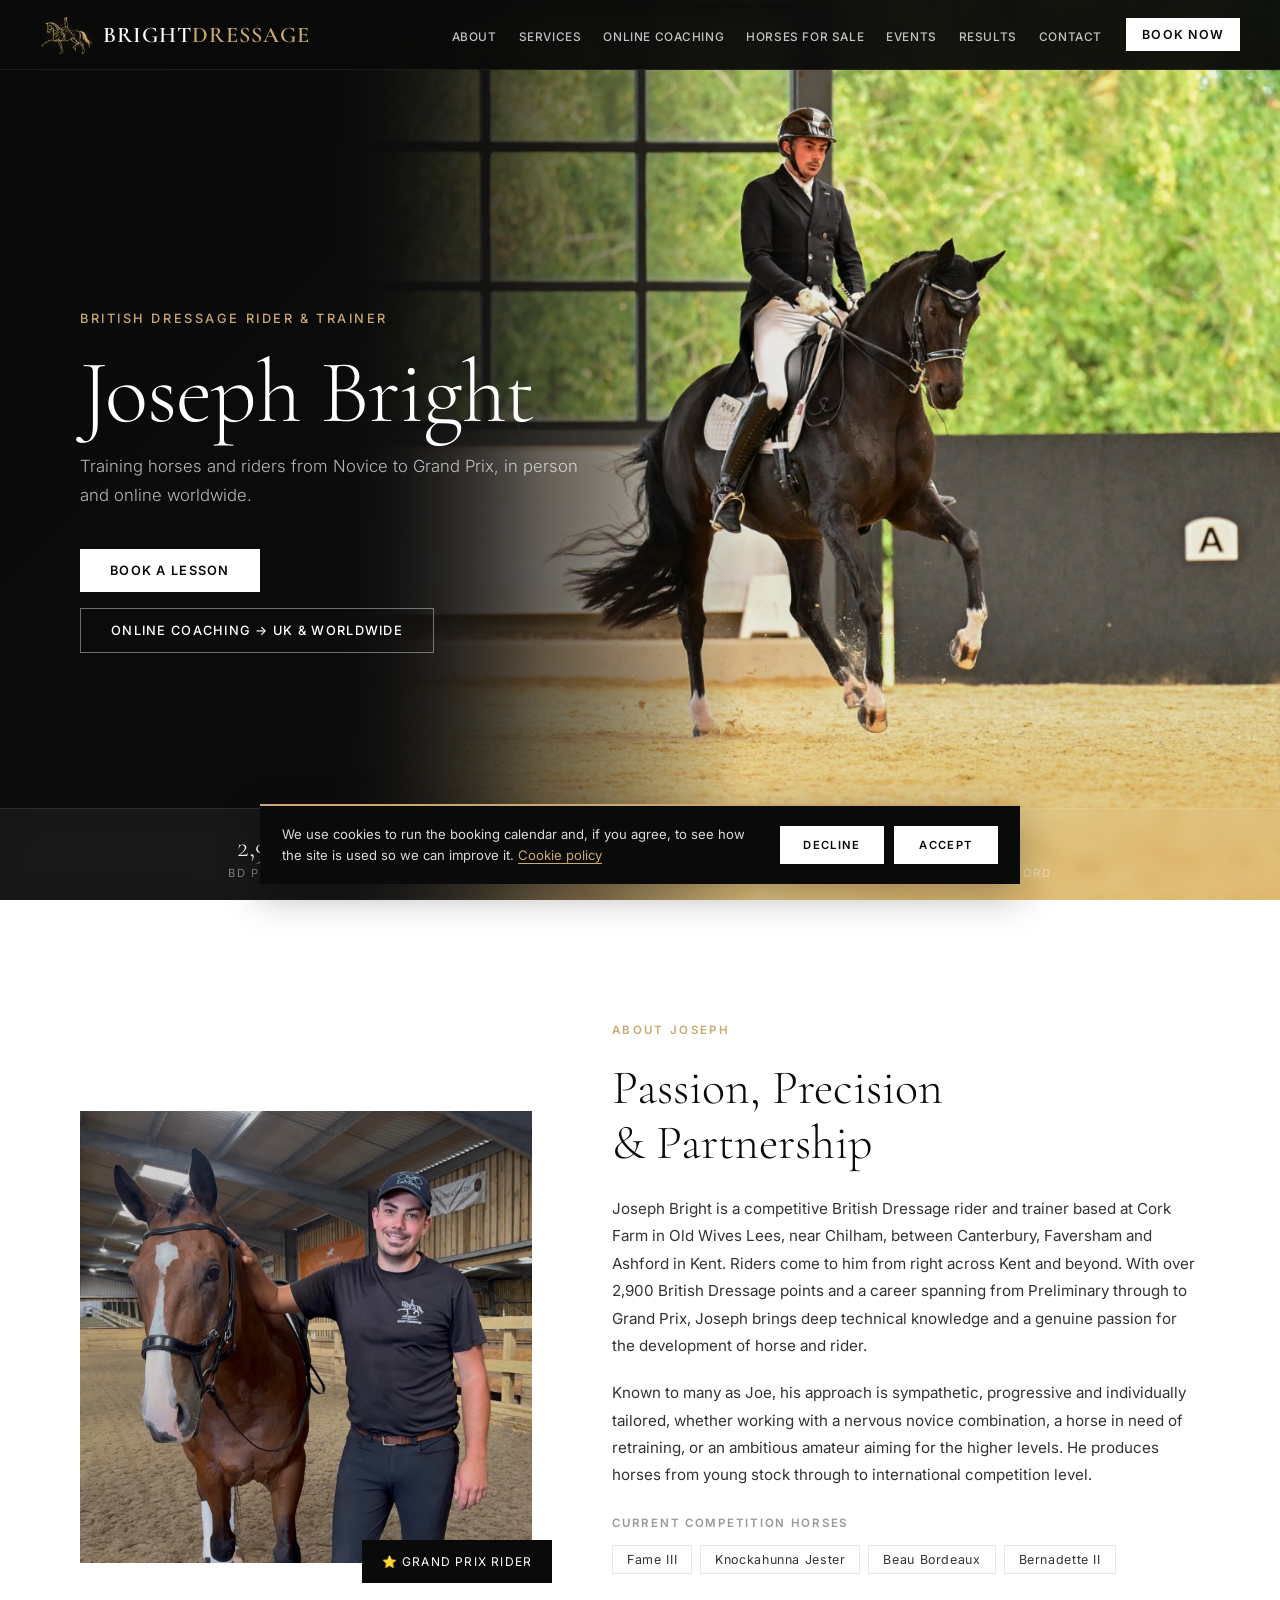
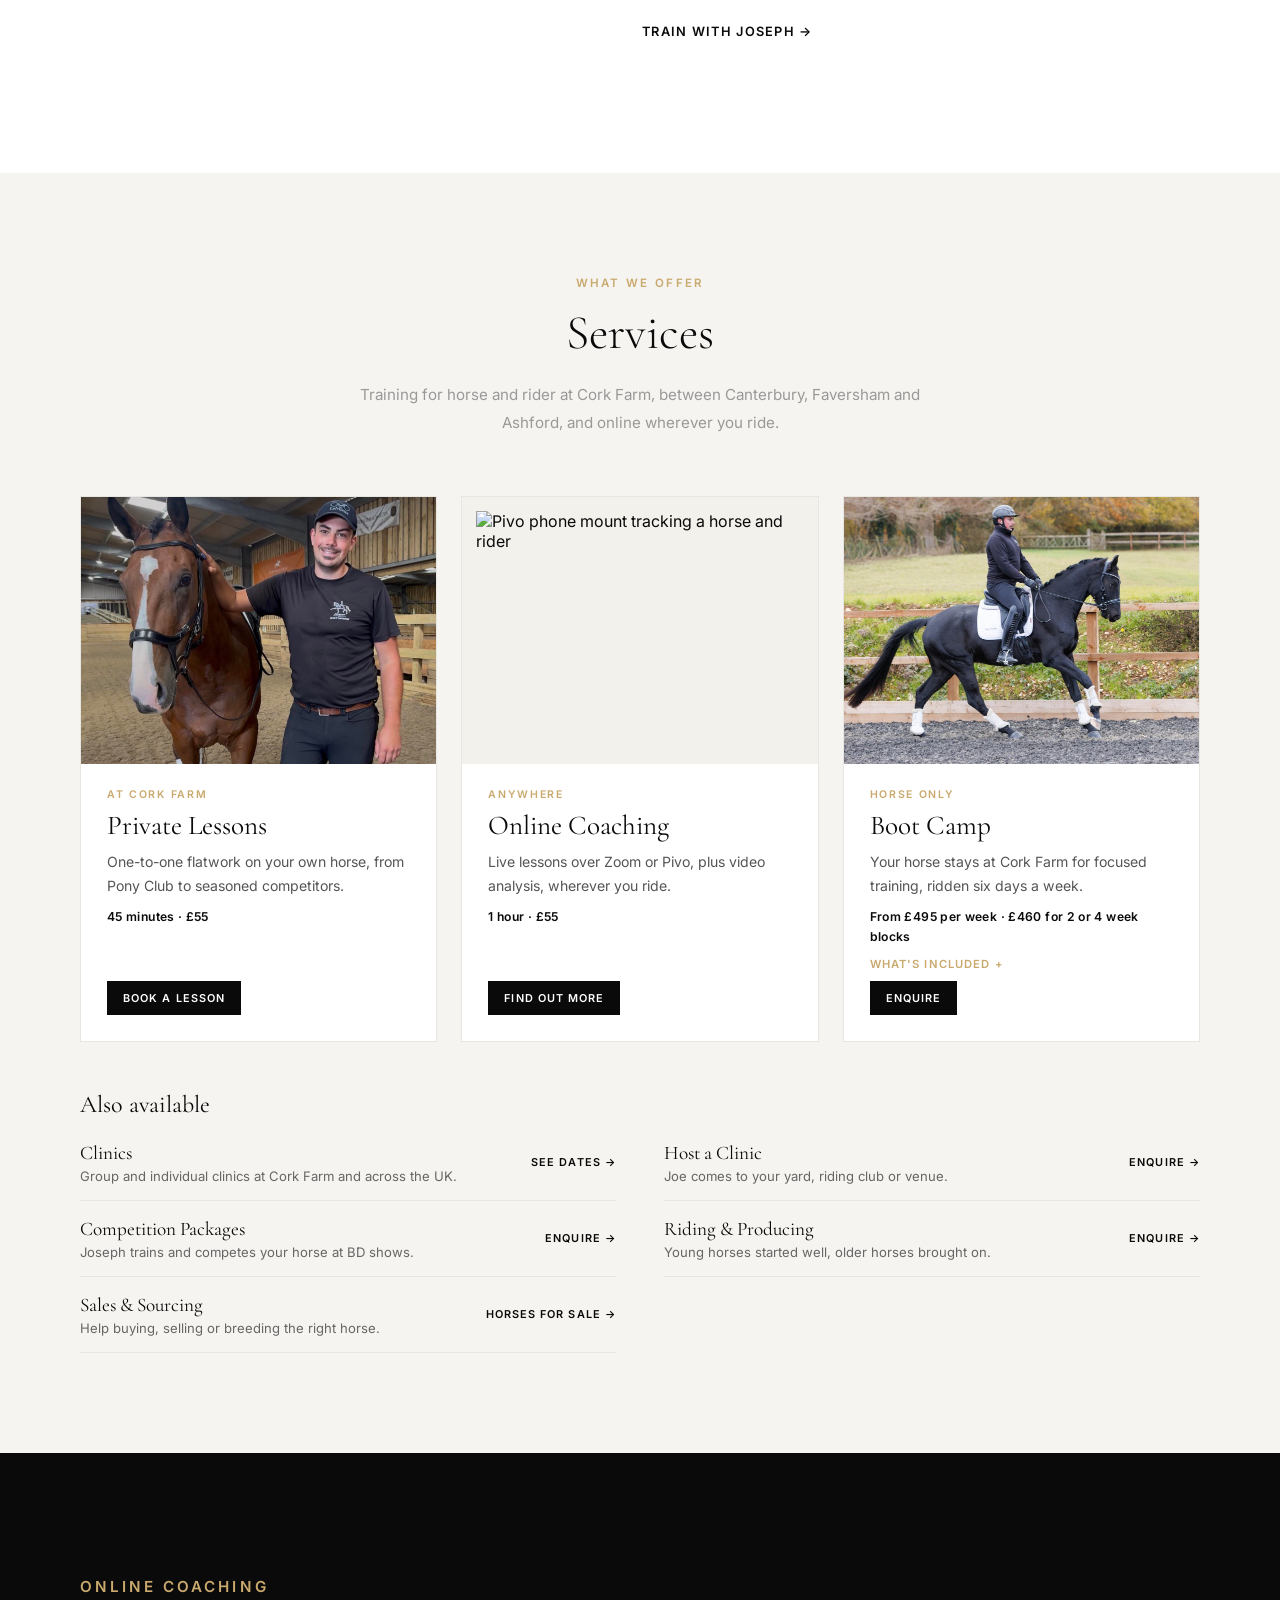
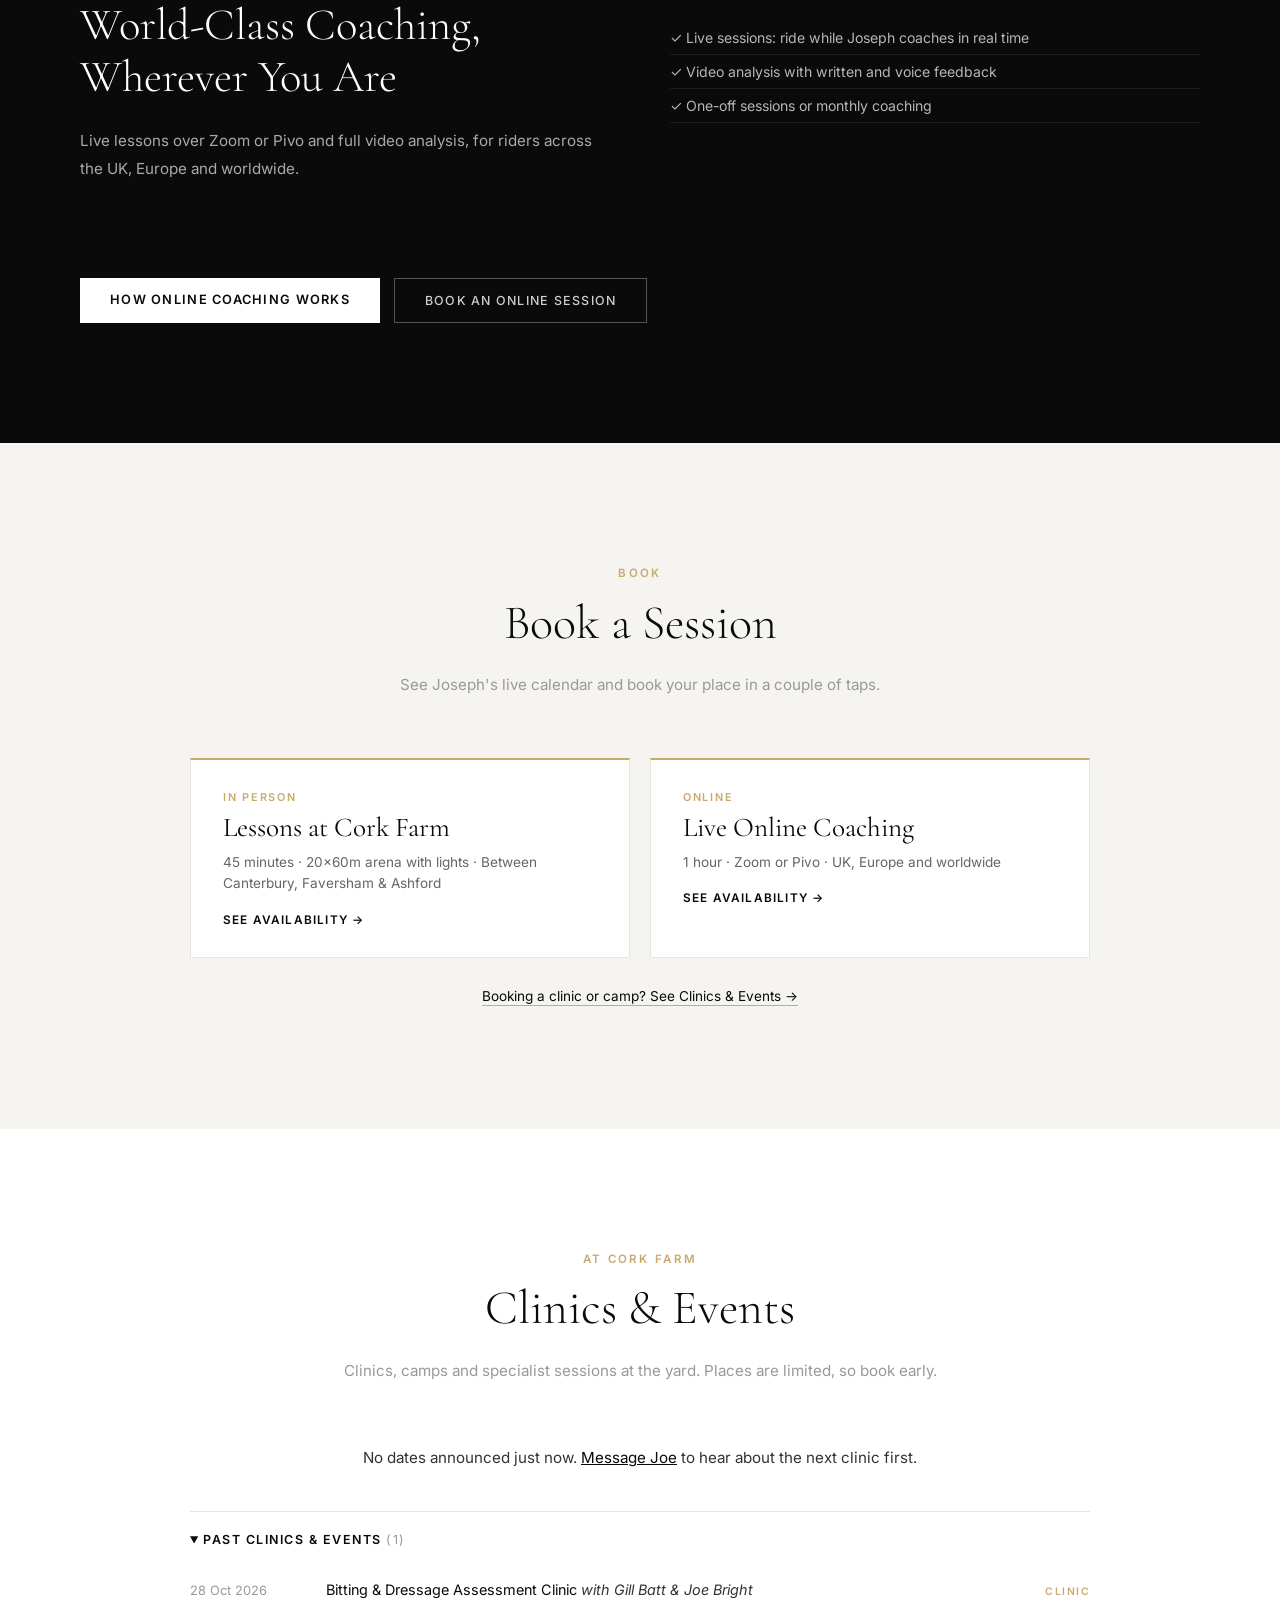
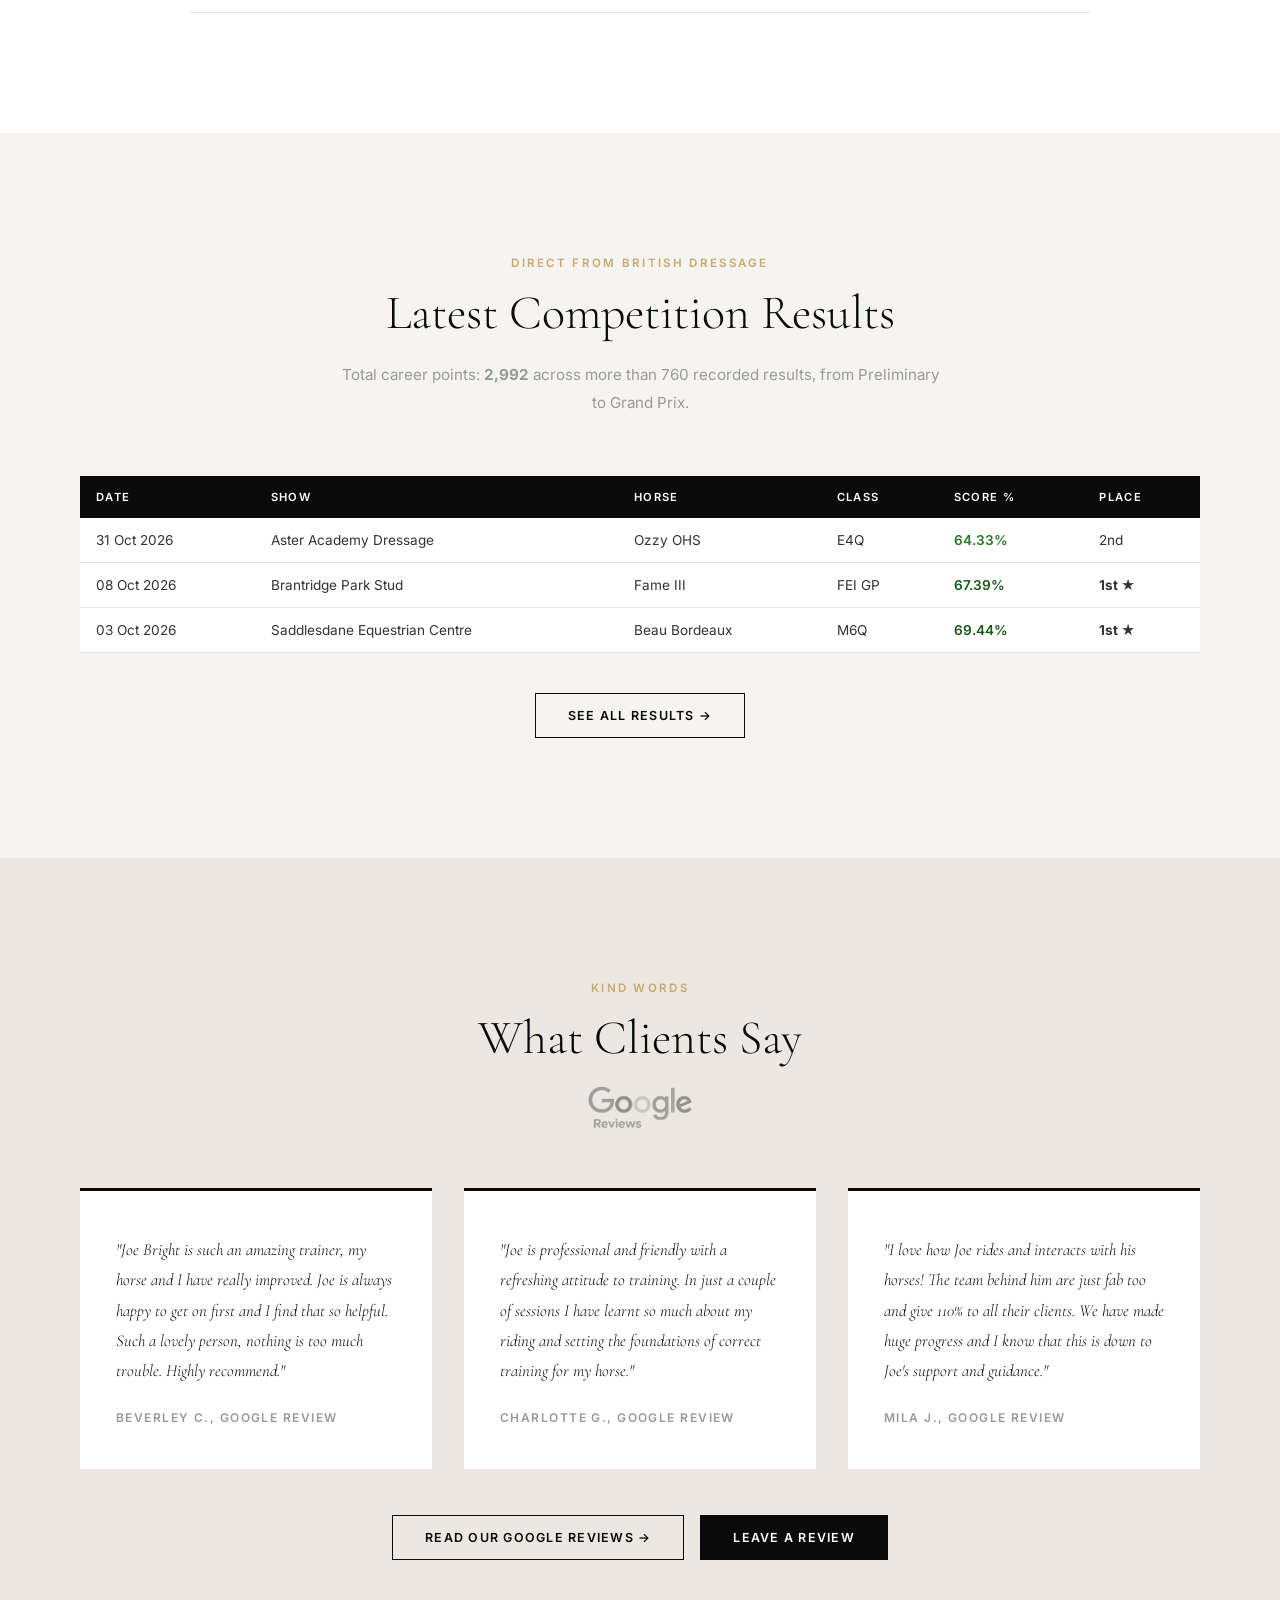
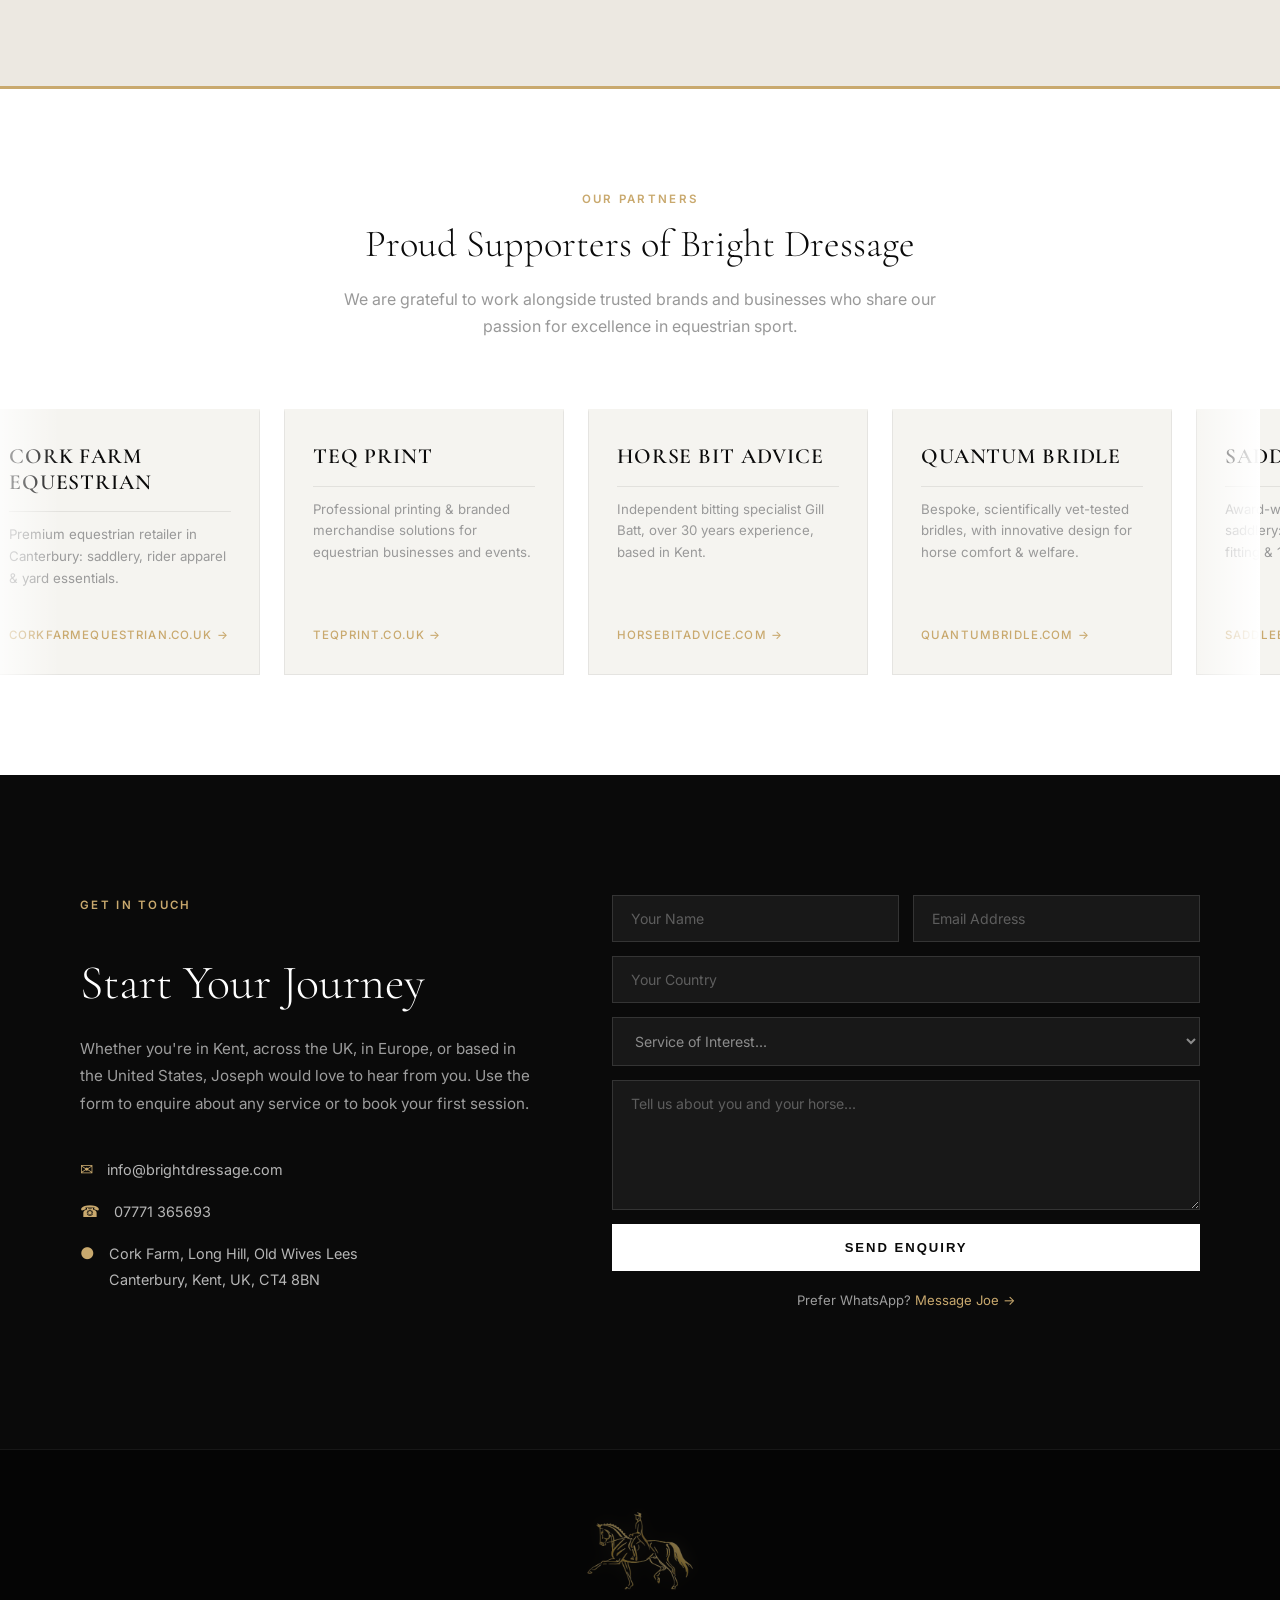
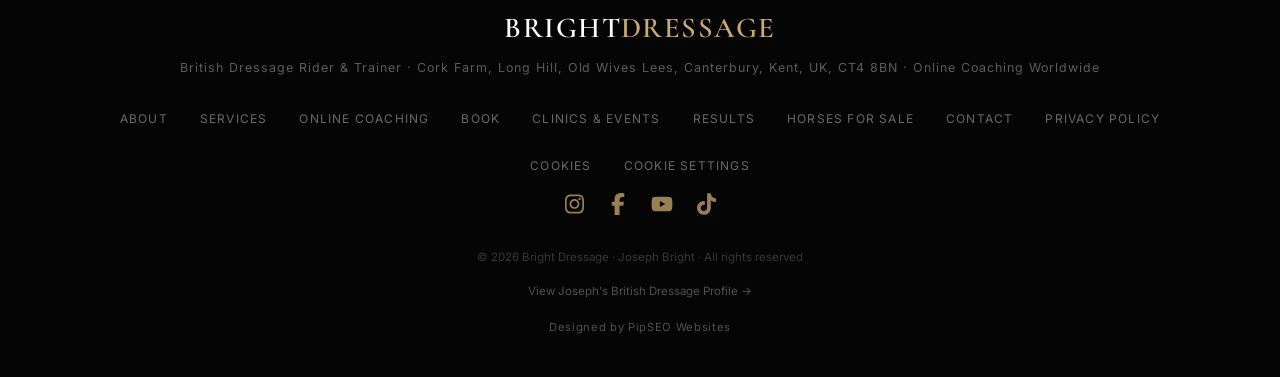
==== commit 81a82083: "Add files via upload" ====
--- a/index.html
+++ b/index.html
@@ -4,15 +4,18 @@
 <head>
 <meta charset="UTF-8">
 <meta name="viewport" content="width=device-width, initial-scale=1.0">
-<title>Bright Dressage | Joseph Bright, Dressage Rider &amp; Trainer</title>
-<meta name="description" content="Joseph Bright, FEI Grand Prix dressage rider and trainer at Cork Farm, Canterbury. Private lessons, competition packages and online coaching worldwide.">
+<title>Bright Dressage | Joseph Bright, Dressage Rider &amp; Trainer in Kent</title>
+<meta name="description" content="Joseph Bright, Grand Prix dressage rider and trainer at Cork Farm, Old Wives Lees, between Canterbury, Faversham and Ashford in Kent. Lessons, boot camps, horses for sale and online coaching worldwide.">
 <meta property="og:title" content="Joseph Bright | Bright Dressage">
-<meta property="og:description" content="FEI Grand Prix dressage rider and trainer in Canterbury, Kent. Lessons in person and online coaching worldwide.">
-<meta property="og:image" content="https://brightdressage.netlify.app/hero-joseph.jpg">
+<meta property="og:description" content="Grand Prix dressage rider and trainer at Cork Farm, between Canterbury, Faversham and Ashford in Kent. Lessons in person and online coaching worldwide.">
+<meta property="og:image" content="https://brightdressage.com/hero-joseph.jpg">
 <meta property="og:type" content="website">
 <link rel="icon" type="image/png" href="./logo-horse.png">
 <link rel="stylesheet" href="./style.css">
 
+<script type="application/ld+json">
+{"@context":"https://schema.org","@type":"SportsActivityLocation","name":"Bright Dressage","description":"Dressage training with Grand Prix rider Joseph Bright at Cork Farm, between Canterbury, Faversham and Ashford in Kent, plus online coaching worldwide.","url":"https://brightdressage.com/","image":"https://brightdressage.com/hero-joseph.jpg","telephone":"+447771365693","email":"info@brightdressage.com","address":{"@type":"PostalAddress","streetAddress":"Cork Farm, Long Hill, Old Wives Lees","addressLocality":"Canterbury","addressRegion":"Kent","postalCode":"CT4 8BN","addressCountry":"GB"},"areaServed":[{"@type":"AdministrativeArea","name":"Kent"},{"@type":"City","name":"Canterbury"},{"@type":"City","name":"Faversham"},{"@type":"City","name":"Ashford"}],"founder":{"@type":"Person","name":"Joseph Bright"},"sameAs":["https://www.instagram.com/brightdressage","https://www.facebook.com/brightdressage","https://www.youtube.com/@brightdressage","https://www.tiktok.com/@josephbright963"]}
+</script>
 </head>
 
 <body>
@@ -32,13 +35,14 @@
 </li>
 <li><a href="#about">About</a></li>
 <li><a href="#services">Services</a></li>
-<li><a href="#online-coaching">Online Coaching</a></li>
-<li class="nav-mobile-only"><a href="#booking">Book</a></li>
+<li><a href="/online-coaching">Online Coaching</a></li>
+<li><a href="/sales">Horses for Sale</a></li>
+<li class="nav-mobile-only"><a href="/book">Book</a></li>
 <li><a href="#events">Events</a></li>
 <li><a href="#scores">Results</a></li>
 <li><a href="#contact">Contact</a></li>
 </ul>
-<a href="#booking" class="nav-cta">Book Now</a>
+<a href="/book" class="nav-cta">Book Now</a>
 <button class="hamburger" id="hamburger">&#9776;</button>
 </div>
 </nav>
@@ -51,8 +55,8 @@
 <h1>Joseph Bright</h1>
 <p class="hero-desc">Training horses and riders from Novice to Grand Prix, in person and online worldwide.</p>
 <div class="hero-btns">
-<a href="#booking" class="btn-primary" data-booking-open="yard">Book a Lesson</a>
-<a href="#online-coaching" class="btn-outline">Online Coaching &rarr; UK &amp; Worldwide</a>
+<a href="/book?type=yard" class="btn-primary" data-booking-open="yard">Book a Lesson</a>
+<a href="/online-coaching" class="btn-outline">Online Coaching &rarr; UK &amp; Worldwide</a>
 </div>
 </div>
 <div class="hero-stat-bar">
@@ -62,7 +66,7 @@
 <div class="stat-divider"></div>
 <div class="stat"><span class="stat-num">750+</span><span class="stat-label">BD Results</span></div>
 <div class="stat-divider"></div>
-<div class="stat"><span class="stat-num">Canterbury</span><span class="stat-label">Kent, UK</span></div>
+<div class="stat"><span class="stat-num">Kent</span><span class="stat-label">Canterbury · Faversham · Ashford</span></div>
 </div>
 </section>
 
@@ -76,7 +80,7 @@
 <div class="about-text">
 <p class="section-tag">About Joseph</p>
 <h2>Passion, Precision<br>&amp; Partnership</h2>
-<p>Joseph Bright is a competitive British Dressage rider and trainer based at his yard in Old Wives Lees, near Chilham and Canterbury in Kent. With over 2,900 British Dressage points and a career spanning from Preliminary through to Grand Prix, Joseph brings deep technical knowledge and a genuine passion for the development of horse and rider.</p>
+<p>Joseph Bright is a competitive British Dressage rider and trainer based at Cork Farm in Old Wives Lees, near Chilham, between Canterbury, Faversham and Ashford in Kent. Riders come to him from right across Kent and beyond. With over 2,900 British Dressage points and a career spanning from Preliminary through to Grand Prix, Joseph brings deep technical knowledge and a genuine passion for the development of horse and rider.</p>
 <p>Known to many as Joe, his approach is sympathetic, progressive and individually tailored, whether working with a nervous novice combination, a horse in need of retraining, or an ambitious amateur aiming for the higher levels. He produces horses from young stock through to international competition level.</p>
 <div class="about-horses">
 <p class="horses-label">Current Competition Horses</p>
@@ -87,7 +91,7 @@
 <span>Bernadette II</span>
 </div>
 </div>
-<a href="#booking" class="btn-primary">Train with Joseph &rarr;</a>
+<a href="/book" class="btn-primary">Train with Joseph &rarr;</a>
 </div>
 </div>
 </section>
@@ -97,77 +101,57 @@
 <div class="container">
 <p class="section-tag centered">What We Offer</p>
 <h2 class="centered">Services</h2>
-<p class="section-intro">From private lessons on your own horse to competition packages, Bright Dressage offers a complete range of training and equestrian services in Kent and beyond.</p>
-<div class="services-grid">
-<div class="service-card featured">
-<div class="service-icon">&#9675;</div>
+<p class="section-intro">Training for horse and rider at Cork Farm, between Canterbury, Faversham and Ashford, and online wherever you ride.</p>
+<div class="svc-main">
+<article class="svc-card">
+<div class="svc-img"><img src="./bio-joseph.jpg" alt="Joseph Bright at Cork Farm" loading="lazy"></div>
+<div class="svc-body">
+<span class="svc-tag">At Cork Farm</span>
+<h3>Private Lessons</h3>
+<p>One-to-one flatwork on your own horse, from Pony Club to seasoned competitors.</p>
+<p class="svc-meta">45 minutes · £55</p>
+<a href="/book?type=yard" class="svc-btn">Book a Lesson</a>
+</div>
+</article>
+<article class="svc-card">
+<div class="svc-img svc-img-light"><img src="https://cdn.shopify.com/s/files/1/0915/7908/9171/files/Group1321317861_13bc94b1-a576-4c9b-8b1a-25e7dcca7ef7.png?width=1000" alt="Pivo phone mount tracking a horse and rider" loading="lazy"></div>
+<div class="svc-body">
+<span class="svc-tag">Anywhere</span>
 <h3>Online Coaching</h3>
-<p>Video analysis and live coaching sessions via Zoom or Pivo, designed for riders worldwide. No travel required. Full written feedback provided.</p>
-<div class="service-actions"><a href="#booking" class="service-btn" data-booking-open="online">Book Online</a><a href="#online-coaching" class="service-link">Learn More &rarr;</a></div>
-</div>
-<div class="service-card">
-<div class="service-icon">&#9651;</div>
-<h3>Private Lessons</h3>
-<p>One-to-one flatwork sessions tailored to your horse and rider combination. Suitable for all levels from Pony Club to seasoned competitors. Joseph works with horses of all breeds and backgrounds.</p>
-<div class="service-actions"><a href="#booking" class="service-btn" data-booking-open="yard">Book a Lesson</a></div>
-</div>
-<div class="service-card">
-<div class="service-icon">&#9670;</div>
-<h3>Clinics</h3>
-<p>Group and individual clinics hosted at Bright Dressage and at venues across the UK. Guest clinics welcome. An excellent opportunity to experience high-level coaching in a supportive group environment.</p>
-<a href="#events" class="service-link">See Dates &rarr;</a>
-</div>
-<div class="service-card">
-<div class="service-icon">&#9632;</div>
-<h3>Competition Packages</h3>
-<p>Joseph will produce, train and campaign your horse at BD affiliated competitions. Transparent communication and regular progress updates throughout.</p>
-<a href="#contact" class="service-link">Enquire &rarr;</a>
-</div>
-<div class="service-card">
-<div class="service-icon">&#9679;</div>
-<h3>Riding &amp; Producing</h3>
-<p>Joseph takes on horses for riding and producing, whether a young horse needing a solid foundation, a schoolmaster needing refreshing, or an advanced horse being prepared for sale or competition.</p>
-<a href="#contact" class="service-link">Enquire &rarr;</a>
-</div>
-<div class="service-card">
-<div class="service-icon">&#9651;</div>
-<h3>Breeding, Sales &amp; Sourcing</h3>
-<p>Guidance on breeding decisions, horse sourcing for clients, and sales assistance. With extensive networks in the UK and Europe, Joseph can help you find the right horse for your ambitions and budget.</p>
-<div class="service-actions"><a href="/sales" class="service-btn">Horses for Sale</a><a href="#contact" class="service-link">Enquire &rarr;</a></div>
-</div>
-</div>
+<p>Live lessons over Zoom or Pivo, plus video analysis, wherever you ride.</p>
+<p class="svc-meta">1 hour · £55</p>
+<a href="/online-coaching" class="svc-btn">Find Out More</a>
+</div>
+</article>
+<article class="svc-card" id="boot-camp">
+<div class="svc-img"><img src="/horses/finnleigh-gold/1.jpg" alt="A horse in training at Cork Farm" loading="lazy"></div>
+<div class="svc-body">
+<span class="svc-tag">Horse only</span>
+<h3>Boot Camp</h3>
+<p>Your horse stays at Cork Farm for focused training, ridden six days a week.</p>
+<p class="svc-meta">From £495 per week · £460 for 2 or 4 week blocks</p>
+<details class="svc-more"><summary>What's included</summary>
+<ul><li>Ridden 6 times a week</li><li>3 training sessions with Joseph</li><li>2 ridden sessions with an established second rider</li><li>1 hack</li><li>Long reining</li><li>Stabling and fibre-based feed</li><li>Midweek update and progress report</li></ul>
+</details>
+<a href="#contact" class="svc-btn" data-enquire="Boot Camp">Enquire</a>
+</div>
+</article>
+</div>
+<div class="services-nav"><button type="button" class="sponsors-arrow" data-svc-dir="-1" aria-label="Previous service">&larr;</button><button type="button" class="sponsors-arrow" data-svc-dir="1" aria-label="Next service">&rarr;</button></div>
+<details class="svc-also" id="svc-also" open>
+<summary><h3>Also available</h3><span class="svc-also-count">Clinics, packages, producing and more</span></summary>
+<ul>
+<li><div><strong>Clinics</strong><span>Group and individual clinics at Cork Farm and across the UK.</span></div><a href="#events">See dates &rarr;</a></li>
+<li><div><strong>Host a Clinic</strong><span>Joe comes to your yard, riding club or venue.</span></div><a href="#contact" data-enquire="Host a Clinic at Your Yard">Enquire &rarr;</a></li>
+<li><div><strong>Competition Packages</strong><span>Joseph trains and competes your horse at BD shows.</span></div><a href="#contact" data-enquire="Competition Packages">Enquire &rarr;</a></li>
+<li><div><strong>Riding &amp; Producing</strong><span>Young horses started well, older horses brought on.</span></div><a href="#contact" data-enquire="Riding &amp; Producing">Enquire &rarr;</a></li>
+<li><div><strong>Sales &amp; Sourcing</strong><span>Help buying, selling or breeding the right horse.</span></div><a href="/sales">Horses for Sale &rarr;</a></li>
+</ul>
+</details>
 </div>
 </section>
 
 <!-- BOOT CAMP -->
-<section id="boot-camp">
-<div class="container camp-grid">
-<div class="camp-copy">
-<p class="section-tag">Horse Only</p>
-<h2>Boot Camp</h2>
-<p class="camp-lead">Intensive training for your horse, with Grand Prix rider Joseph Bright</p>
-<p>Your horse stays with us at Cork Farm for a focused period of training, ridden six days a week with three sessions from Joseph. Horse only, minimum one week.</p>
-<div class="camp-price">
-<div><span class="camp-from">From</span><strong>&pound;495</strong><span>per week</span></div>
-<div><strong>&pound;460</strong><span>a week for 2 or 4 week blocks</span></div>
-</div>
-<a href="#contact" class="btn-dark" data-enquire="Boot Camp">Enquire about Boot Camp</a>
-</div>
-<div class="camp-box">
-<h3>What&rsquo;s included</h3>
-<ul class="camp-list">
-<li>Ridden 6 times a week</li>
-<li>3 training sessions with Joseph</li>
-<li>2 ridden sessions with an established second rider</li>
-<li>1 hack</li>
-<li>Long reining</li>
-<li>Stabling and fibre-based feed</li>
-<li>Midweek update and progress report</li>
-</ul>
-</div>
-</div>
-</section>
-
 
 <!-- ONLINE COACHING HERO -->
 <section id="online-coaching">
@@ -175,140 +159,46 @@
 <div class="container coaching-inner">
 <div class="coaching-top">
 <div class="coaching-text">
+<p class="section-tag light">Online Coaching</p>
 <h2>World-Class Coaching,<br>Wherever You Are</h2>
-<p>Bright Dressage online coaching is available to riders internationally. Joseph works with ambitious amateurs and professionals via video analysis and live sessions over Zoom or Pivo, delivering the same quality of training that has earned him 2,900+ British Dressage points and FEI Grand Prix experience.</p>
+<p>Live lessons over Zoom or Pivo and full video analysis, for riders across the UK, Europe and worldwide.</p>
 </div>
 <ul class="coaching-list">
-<li>&#10003; Submit video of your schooling session for full written &amp; voice analysis</li>
-<li>&#10003; Live sessions via Zoom or Pivo: ride while Joseph coaches in real time</li>
-<li>&#10003; Monthly subscription packages available</li>
-<li>&#10003; One-off sessions for clinics, test preparation, or specific problems</li>
-<li>&#10003; Flexible scheduling across all US time zones</li>
-<li>&#10003; No prior British Dressage affiliation required</li>
+<li>&#10003; Live sessions: ride while Joseph coaches in real time</li>
+<li>&#10003; Video analysis with written and voice feedback</li>
+<li>&#10003; One-off sessions or monthly coaching</li>
 </ul>
 </div>
-<div class="coaching-card-wrap">
-<div class="coaching-card">
-<div class="pkg-header">Starter Package</div>
-<div class="pkg-price">One-Off Session</div>
-<ul>
-<li>Single video analysis</li>
-<li>Written feedback report</li>
-<li>Exercise programme</li>
-</ul>
-<a href="#contact" class="btn-pkg">Enquire</a>
-</div>
-<div class="coaching-card featured-pkg">
-<div class="pkg-badge">Most Popular</div>
-<div class="pkg-header">Monthly Membership</div>
-<div class="pkg-price">Ongoing Coaching</div>
-<ul>
-<li>2 video analyses per month</li>
-<li>1 live session (Zoom or Pivo)</li>
-<li>WhatsApp support</li>
-<li>Training plan updates</li>
-</ul>
-<a href="#contact" class="btn-pkg">Enquire</a>
-</div>
-</div>
-<div class="coaching-btns">
-<a href="#booking" class="btn-primary" data-booking-open="online">Book an Online Session</a>
-<a href="#contact" class="btn-outline-light">Ask a Question</a>
+<div class="coaching-cta">
+<a href="/online-coaching" class="btn-primary">How Online Coaching Works</a>
+<a href="/book?type=online" class="btn-outline-light">Book an Online Session</a>
 </div>
 </div>
 </section>
 
 <!-- BOOKING -->
 <!-- PIVO -->
-<section id="pivo">
-<div class="container pivo-grid">
-<div class="pivo-media"><img src="https://cdn.shopify.com/s/files/1/0915/7908/9171/files/Group1321317861_13bc94b1-a576-4c9b-8b1a-25e7dcca7ef7.png?width=1000" alt="Pivo Pod with a phone tracking a horse and rider" loading="lazy" width="1000" height="1000"></div>
-<div class="pivo-copy">
-<p class="section-tag">Train With Joseph Online</p>
-<h2>The Kit Joseph Coaches With</h2>
-<p>For live online lessons Joseph uses Pivo, a smart phone mount that tracks you and your horse automatically while he coaches you in real time through Pivo's Lesson Mode.</p>
-<ul class="pivo-points">
-<li>Tracks horse and rider automatically</li>
-<li>Live lessons with Joseph through Pivo's Lesson Mode</li>
-<li>Record your schooling to send for video analysis</li>
-</ul>
-<p class="pivo-zoom"><strong>No Pivo? No problem.</strong> Joseph also coaches live over Zoom.</p>
-<div class="pivo-btns">
-<a href="#booking" class="service-btn" data-booking-open="online">Book an Online Session</a>
-</div>
-</div>
-</div>
-</section>
 
 <section id="booking">
 <div class="container">
-<p class="section-tag centered">Real-Time Availability</p>
+<p class="section-tag centered">Book</p>
 <h2 class="centered">Book a Session</h2>
-<p class="section-intro">Training at the yard in Canterbury, or online from wherever you ride. Choose a format below to see Joseph's live calendar and confirm your place.</p>
-
-<p class="booking-choose">Choose how you'd like to train</p>
-<div class="booking-switch" role="tablist" aria-label="Booking type">
-<button type="button" class="booking-tab is-active" role="tab" id="booking-tab-yard" data-booking-tab="yard" aria-selected="true" aria-controls="booking-panel"><strong>In Person Bookings</strong><span>Cork Farm, Canterbury</span></button>
-<button type="button" class="booking-tab" role="tab" id="booking-tab-online" data-booking-tab="online" aria-selected="false" aria-controls="booking-panel" tabindex="-1"><strong>Online Coaching</strong><span>Worldwide, via Zoom or Pivo</span></button>
-</div>
-<a href="#events" class="booking-events-link"><span>Booking a clinic or camp?</span> See Clinics &amp; Events &rarr;</a>
-
-<div class="booking-layout" id="booking-panel" role="tabpanel" aria-labelledby="booking-tab-yard">
-<aside class="booking-aside">
-
-<div class="booking-card" data-booking-info="yard">
-<h3>At the yard</h3>
-<p>One-to-one lessons at Cork Farm on your own horse, from Preliminary right through to Grand Prix.</p>
-<ul class="booking-facts">
-<li><span class="fact-key">Where</span><span class="fact-val">Cork Farm, Long Hill, Old Wives Lees, Canterbury CT4 8BN</span></li>
-<li><span class="fact-key">Arena</span><span class="fact-val">20x60m outdoor arena with lights</span></li>
-<li><span class="fact-key">Levels</span><span class="fact-val">Preliminary through to Grand Prix</span></li>
-<li><span class="fact-key">On the day</span><span class="fact-val">Arrive 15 minutes before your slot to warm up</span></li>
-</ul>
-<div class="booking-flex">
-<p class="booking-flex-title">Travelling a distance?</p>
-<p>Joseph can sometimes group yard sessions together or open a quieter weekday slot for riders coming from further afield. Send the days that work and he'll see what he can do.</p>
-<button type="button" class="btn-outline-dark booking-request" data-request-time="yard">Request Another Time</button>
-</div>
-</div>
-
-<div class="booking-card" data-booking-info="online" hidden>
-<h3>Wherever you ride</h3>
-<p>Live one-to-one coaching for riders across the UK, the US and beyond. Every time in the calendar is shown in your own time zone automatically.</p>
-<ul class="booking-facts">
-<li><span class="fact-key">Format</span><span class="fact-val">Live via Zoom or Pivo from your arena, or a call through your written feedback</span></li>
-<li><span class="fact-key">Kit</span><span class="fact-val">A phone on a tripod and a pair of headphones is all most riders need</span></li>
-<li><span class="fact-key">Affiliation</span><span class="fact-val">No British Dressage membership required</span></li>
-</ul>
-<div class="booking-flex">
-<p class="booking-flex-title">Nothing at the right hour?</p>
-<p>Online sessions aren't tied to yard hours. Joseph opens early mornings and evenings for riders in other time zones whenever he can. Send the times that suit you and he'll confirm a slot by reply.</p>
-<button type="button" class="btn-outline-dark booking-request" data-request-time="online">Request Another Time</button>
-</div>
-</div>
-
-</aside>
-
-<div class="booking-main">
-<div class="booking-options" data-booking-options hidden></div>
-<div class="booking-help">
-<ul class="booking-facts">
-<li><span class="fact-key">How to book</span><span class="fact-val">Dates in a circle have spaces. Tap one to see the times.</span></li>
-<li><span class="fact-key">Payment</span><span class="fact-val">Debit or credit card, or Klarna.</span></li>
-<li><span class="fact-key">Cancellations</span><span class="fact-val">72 hours' notice or more: full refund. 48 hours: 50% refund. 24 hours or less: no refund.</span></li>
-<li><span class="fact-key">Can't find a time?</span><span class="fact-val"><a href="#contact">Send an enquiry</a> or <a href="https://wa.me/447771365693?text=Hi%20Joe%2C%20I%27d%20like%20to%20discuss%20booking%20a%20session." target="_blank" rel="noopener">WhatsApp Joe</a> to discuss a booking.</span></li>
-</ul>
-</div>
-<div class="booking-stage" data-booking-stage>
-<div class="booking-notice">
-<p class="booking-notice-title">Live booking opens shortly</p>
-<p>Joseph's online calendar is being set up. Until it goes live, send an enquiry with the times that suit you and he'll come straight back to confirm.</p>
-<a href="#contact" class="btn-outline-dark">Send an Enquiry</a>
-</div>
-</div>
-</div>
-
-</div>
+<p class="section-intro">See Joseph's live calendar and book your place in a couple of taps.</p>
+<div class="book-strip">
+<a href="/book?type=yard" class="book-choice">
+<span class="book-choice-tag">In Person</span>
+<strong>Lessons at Cork Farm</strong>
+<span class="book-choice-detail">45 minutes · 20x60m arena with lights · Between Canterbury, Faversham &amp; Ashford</span>
+<span class="book-choice-go">See availability &rarr;</span>
+</a>
+<a href="/book?type=online" class="book-choice">
+<span class="book-choice-tag">Online</span>
+<strong>Live Online Coaching</strong>
+<span class="book-choice-detail">1 hour · Zoom or Pivo · UK, Europe and worldwide</span>
+<span class="book-choice-go">See availability &rarr;</span>
+</a>
+</div>
+<p class="book-strip-note"><a href="#events">Booking a clinic or camp? See Clinics &amp; Events &rarr;</a></p>
 </div>
 </section>
 
@@ -321,38 +211,13 @@
 <div class="events-list" id="events-list"></div>
 </div>
 </section>
-<section id="host-clinic">
-<div class="container">
-<div class="host-box">
-<p class="section-tag">At Your Yard</p>
-<h3>Host a Clinic with Joe</h3>
-<p>Joe also travels to teach clinics and training days at private yards, riding clubs and venues. If you have a group of riders and an arena, get in touch and we will arrange a date.</p>
-<div class="host-btns">
-<a href="#contact" class="btn-outline-dark host-enquire" data-enquire="Host a Clinic at Your Yard">Enquire</a>
-<a href="https://wa.me/447771365693?text=Hi%20Joe%2C%20I%27d%20like%20to%20ask%20about%20hosting%20a%20clinic%20at%20our%20yard." target="_blank" rel="noopener" class="btn-outline-dark">WhatsApp Joe</a>
-</div>
-</div>
-</div>
-</section>
 
 <!-- LATEST SCORES -->
 <section id="scores">
 <div class="container">
 <p class="section-tag centered">Direct from British Dressage</p>
 <h2 class="centered">Latest Competition Results</h2>
-<p class="section-intro">Joseph's most recent results from the BD official results system. Total career points: <strong>2,992</strong> across more than 760 recorded results.</p>
-
-<div class="points-summary">
-<div class="pts-card"><span class="pts-level">FEI Grand Prix</span><span class="pts-val">39 pts</span></div>
-<div class="pts-card"><span class="pts-level">FEI Inter II</span><span class="pts-val">83 pts</span></div>
-<div class="pts-card"><span class="pts-level">FEI Inter I</span><span class="pts-val">179 pts</span></div>
-<div class="pts-card"><span class="pts-level">FEI PSG</span><span class="pts-val">273 pts</span></div>
-<div class="pts-card"><span class="pts-level">Adv. Medium</span><span class="pts-val">362 pts</span></div>
-<div class="pts-card"><span class="pts-level">Medium</span><span class="pts-val">554 pts</span></div>
-<div class="pts-card"><span class="pts-level">Elementary</span><span class="pts-val">753 pts</span></div>
-<div class="pts-card highlight"><span class="pts-level">TOTAL</span><span class="pts-val total">2,992</span></div>
-</div>
-
+<p class="section-intro">Total career points: <strong>2,992</strong> across more than 760 recorded results, from Preliminary to Grand Prix.</p>
 <div class="results-table-wrap">
 <table class="results-table">
 <thead>
@@ -362,20 +227,11 @@
 <tr><td>31 Oct 2026</td><td>Aster Academy Dressage</td><td>Ozzy OHS</td><td>E4Q</td><td class="score good">64.33%</td><td>2nd</td></tr>
 <tr><td>08 Oct 2026</td><td>Brantridge Park Stud</td><td>Fame III</td><td>FEI GP</td><td class="score great">67.39%</td><td class="place-1">1st &#9733;</td></tr>
 <tr><td>03 Oct 2026</td><td>Saddlesdane Equestrian Centre</td><td>Beau Bordeaux</td><td>M6Q</td><td class="score great">69.44%</td><td class="place-1">1st &#9733;</td></tr>
-<tr><td>03 Oct 2026</td><td>Saddlesdane Equestrian Centre</td><td>Beau Bordeaux</td><td>M4Q</td><td class="score great">68.28%</td><td class="place-1">1st &#9733;</td></tr>
-<tr><td>26 Sep 2026</td><td>Dressage at Hascombe</td><td>Fame III</td><td>FEI GP</td><td class="score good">63.80%</td><td class="place-1">1st &#9733;</td></tr>
-<tr><td>10 Sep 2026</td><td>Somerford Park National Championships</td><td>Fame III</td><td>FEI INTII</td><td class="score good">60.91%</td><td>22nd</td></tr>
-<tr><td>23 Jul 2026</td><td>Bury Farm Summer Regional</td><td>Beau Bordeaux</td><td>E6</td><td class="score great">66.97%</td><td>9th</td></tr>
-<tr><td>11 Jun 2026</td><td>Brantridge Park Stud</td><td>Fame III</td><td>FEI GP</td><td class="score good">65.87%</td><td class="place-1">1st &#9733;</td></tr>
-<tr><td>03 Jun 2026</td><td>Wellington Riding Premier League</td><td>Fame III</td><td>FEI INTII</td><td class="score great">66.86%</td><td>5th</td></tr>
-<tr><td>02 Jun 2026</td><td>Wellington Riding Premier League</td><td>Fame III</td><td>FEI INTII</td><td class="score great">67.11%</td><td>6th</td></tr>
-<tr><td>30 May 2026</td><td>Speedgate Events</td><td>Benidorm MS</td><td>P4Q</td><td class="score great">72.00%</td><td class="place-1">1st &#9733;</td></tr>
-<tr><td>30 May 2026</td><td>Speedgate Events</td><td>Beau Bordeaux</td><td>E5Q</td><td class="score great">69.53%</td><td class="place-1">1st &#9733;</td></tr>
 </tbody>
 </table>
 </div>
 <div class="scores-footer">
-<a href="https://britishdressage.online/rider_results/21928" target="_blank" class="btn-outline-dark">View Full Results on British Dressage &rarr;</a>
+<a href="/results" class="btn-outline-dark">See All Results &rarr;</a>
 </div>
 </div>
 </section>
@@ -505,7 +361,7 @@
 <div class="contact-info">
 <p class="section-tag">Get In Touch</p>
 <h2>Start Your Journey</h2>
-<p>Whether you're in Canterbury, across the UK, in Europe, or based in the United States, Joseph would love to hear from you. Use the form to enquire about any service or to book your first session.</p>
+<p>Whether you're in Kent, across the UK, in Europe, or based in the United States, Joseph would love to hear from you. Use the form to enquire about any service or to book your first session.</p>
 <div class="contact-details">
 <div class="contact-item"><span class="contact-icon">&#9993;</span><a href="mailto:info@brightdressage.com">info@brightdressage.com</a></div>
 <div class="contact-item"><span class="contact-icon">&#9742;</span><a href="tel:+447771365693">07771 365693</a></div>
@@ -551,10 +407,10 @@
 <div class="footer-links">
 <a href="#about">About</a>
 <a href="#services">Services</a>
-<a href="#online-coaching">Online Coaching</a>
-<a href="#booking">Book</a>
+<a href="/online-coaching">Online Coaching</a>
+<a href="/book">Book</a>
 <a href="#events">Clinics &amp; Events</a>
-<a href="#scores">Results</a>
+<a href="/results">Results</a>
 <a href="/sales">Horses for Sale</a>
 <a href="#contact">Contact</a>
 <a href="./privacy">Privacy Policy</a>
--- a/style.css
+++ b/style.css
@@ -810,3 +810,144 @@
 
 /* FOOTER CREDIT */
 .footer-credit { font-size:0.7rem; letter-spacing:0.06em; color:rgba(255,255,255,0.3); margin-top:14px; }
+
+/* NAV: room for Horses for Sale on laptops */
+@media (min-width: 1201px) and (max-width: 1360px) {
+.nav-links { gap:22px; }
+.nav-links a { font-size:0.74rem; letter-spacing:0.05em; }
+.nav-cta { padding:9px 16px; }
+}
+
+
+/* MOBILE MENU: lighter, more refined. Hamburger up to 1200px so tablets get it too. */
+@media (max-width: 1200px) {
+.nav-links { display:none; }
+.nav-cta { display:none; }
+.hamburger { display:block !important; }
+.nav-links.open { display:flex !important; flex-direction:column; position:fixed; top:0; left:0; right:0; bottom:0; width:100vw; height:100vh; background:#070707 !important; backdrop-filter:blur(20px); -webkit-backdrop-filter:blur(20px); align-items:center; z-index:9999; border-top:none;
+  justify-content:flex-start; gap:0; padding:96px 32px 40px; overflow-y:auto; }
+.nav-links.open .mobile-menu-header { display:flex !important; flex-direction:row; align-items:center; position:absolute; top:0; left:0; right:0; height:70px; padding:0 20px; justify-content:flex-start; margin:0; border-bottom:1px solid rgba(255,255,255,0.08); }
+.nav-links.open .mobile-menu-horse { height:30px; filter:none; }
+.nav-links.open .mobile-menu-brand { font-size:1.05rem; letter-spacing:0.08em; }
+.nav-links.open .mobile-close { top:50%; right:16px; transform:translateY(-50%); font-size:1.3rem; }
+.nav-links.open li:not(.mobile-menu-header) { width:100%; max-width:320px; text-align:center; border-bottom:1px solid rgba(201,169,110,0.15); }
+.nav-links.open li:not(.mobile-menu-header):last-child { border-bottom:none; }
+.nav-links.open li a { display:block; padding:13px 0; font-family:var(--serif); font-size:1.3rem; font-weight:300; letter-spacing:0.02em; text-transform:none; color:rgba(255,255,255,0.88) !important; }
+.nav-links.open li a:hover { color:var(--accent) !important; }
+.nav-links.open .nav-mobile-only { display:block; }
+}
+
+/* BOOK STRIP on the home page: two clear choices, full calendar lives on /book */
+#booking .book-strip { display:grid; grid-template-columns:1fr 1fr; gap:20px; max-width:900px; margin:0 auto; }
+.book-choice { display:flex; flex-direction:column; gap:8px; padding:30px 32px; background:var(--white); border:1px solid var(--light-grey); border-top:2px solid var(--accent); text-decoration:none; color:var(--black); transition:box-shadow .25s, transform .25s; }
+.book-choice:hover { box-shadow:0 16px 36px rgba(0,0,0,0.08); transform:translateY(-2px); }
+.book-choice-tag { font-size:0.68rem; letter-spacing:0.16em; text-transform:uppercase; color:var(--accent); font-weight:600; }
+.book-choice strong { font-family:var(--serif); font-weight:400; font-size:1.7rem; line-height:1.15; }
+.book-choice-detail { font-size:0.85rem; color:#666; line-height:1.6; }
+.book-choice-go { margin-top:10px; font-size:0.74rem; letter-spacing:0.1em; text-transform:uppercase; font-weight:600; }
+.book-strip-note { text-align:center; margin-top:26px; font-size:0.85rem; }
+.book-strip-note a { color:var(--black); text-decoration:underline; text-decoration-color:var(--accent); text-underline-offset:4px; }
+@media (max-width: 700px) { #booking .book-strip { grid-template-columns:1fr; } .book-choice { padding:24px 22px; } }
+.book-page .book-main { padding-top:70px; }
+
+/* RESULTS: latest 3 until "Show more results" is tapped */
+#scores .results-table.is-short tbody tr:nth-child(n+4) { display:none; }
+.scores-footer { display:flex; gap:14px; justify-content:center; flex-wrap:wrap; }
+@media (max-width: 600px) { #scores .results-table:not(.is-short) tbody tr:nth-child(n+7) { display:table-row; } .scores-footer .btn-outline-dark { width:100%; text-align:center; } }
+
+/* SERVICES on phones: swipe carousel with arrows */
+.services-nav { display:none; }
+@media (max-width: 700px) {
+#services .services-grid { display:flex; grid-template-columns:none; gap:16px; overflow-x:auto; scroll-snap-type:x mandatory; scroll-behavior:smooth; scrollbar-width:none; -webkit-overflow-scrolling:touch; margin-left:-20px; margin-right:-20px; padding:0 20px; }
+#services .services-grid::-webkit-scrollbar { display:none; }
+#services .service-card { flex:0 0 84%; scroll-snap-align:center; }
+.services-nav { display:flex; justify-content:center; gap:14px; margin-top:22px; }
+}
+.results-more { background:transparent; cursor:pointer; font-family:var(--sans); }
+.sub-page .sub-main { padding-top:70px; }
+.coaching-cta { display:flex; gap:14px; flex-wrap:wrap; margin-top:36px; position:relative; z-index:1; }
+@media (max-width: 600px) { .coaching-cta a { width:100%; text-align:center; } }
+
+/* SERVICES v2: compact tiles, Boot Camp and Host a Clinic folded in */
+#services { padding:100px 0; }
+.svc-grid { display:grid; grid-template-columns:repeat(4,minmax(0,1fr)); gap:1px; background:var(--light-grey); border:1px solid var(--light-grey); margin-top:10px; }
+.svc { background:var(--white); padding:28px 26px 26px; display:flex; flex-direction:column; gap:10px; }
+.svc-icon { color:var(--accent); font-size:1rem; line-height:1; }
+.svc h3 { font-family:var(--serif); font-weight:400; font-size:1.45rem; line-height:1.15; margin:2px 0 0; }
+.svc p { font-size:0.86rem; line-height:1.65; color:#555; margin:0; }
+.svc .svc-meta { font-size:0.74rem; letter-spacing:0.04em; color:var(--black); font-weight:600; }
+.svc-links { margin-top:auto; padding-top:8px; display:flex; align-items:center; gap:16px; flex-wrap:wrap; }
+.svc-btn { background:var(--black); color:var(--white); padding:10px 16px; font-size:0.68rem; letter-spacing:0.1em; text-transform:uppercase; font-weight:600; text-decoration:none; transition:background .2s; }
+.svc-btn:hover { background:var(--accent); }
+.svc-link { color:var(--black); font-size:0.7rem; letter-spacing:0.1em; text-transform:uppercase; font-weight:600; text-decoration:none; }
+.svc-link:hover { color:var(--accent); }
+.svc-dark { background:var(--black); }
+.svc-dark h3 { color:var(--white); }
+.svc-dark p { color:rgba(255,255,255,0.7); }
+.svc-dark .svc-meta { color:var(--accent); }
+.svc-dark .svc-btn { background:var(--white); color:var(--black); }
+.svc-dark .svc-link { color:var(--accent); }
+.svc-more summary { cursor:pointer; font-size:0.7rem; letter-spacing:0.1em; text-transform:uppercase; font-weight:600; color:var(--accent); list-style:none; }
+.svc-more summary::-webkit-details-marker { display:none; }
+.svc-more summary::after { content:' +'; }
+.svc-more[open] summary::after { content:' \2212'; }
+.svc-more ul { list-style:none; margin:10px 0 0; padding:0; }
+.svc-more li { font-size:0.82rem; color:#444; padding:6px 0 6px 20px; border-bottom:1px solid var(--light-grey); position:relative; }
+.svc-more li::before { content:'\2713'; position:absolute; left:0; color:var(--accent); }
+@media (max-width: 1100px) { .svc-grid { grid-template-columns:repeat(2,minmax(0,1fr)); } }
+@media (max-width: 600px) {
+#services { padding:64px 0; }
+.svc-grid { grid-template-columns:1fr; }
+.svc { padding:22px 20px; gap:8px; }
+.svc h3 { font-size:1.3rem; }
+}
+article#boot-camp.svc { background:var(--white); padding:28px 26px 26px; }
+@media (max-width: 600px) { article#boot-camp.svc { padding:22px 20px; } }
+
+/* SERVICES v3: three main cards with photos, then "Also available" */
+.svc-main { display:grid; grid-template-columns:repeat(3,minmax(0,1fr)); gap:24px; margin-top:10px; }
+.svc-card { background:var(--white); display:flex; flex-direction:column; border:1px solid var(--light-grey); }
+.svc-img { aspect-ratio:4/3; overflow:hidden; background:#111; }
+.svc-img img { width:100%; height:100%; object-fit:cover; display:block; transition:transform .5s; }
+.svc-card:hover .svc-img img { transform:scale(1.03); }
+.svc-img-light { background:#f3f1ec; }
+.svc-img-light img { object-fit:contain; padding:14px; }
+.svc-body { padding:24px 26px 26px; display:flex; flex-direction:column; gap:10px; flex:1; }
+.svc-tag { font-size:0.66rem; letter-spacing:0.16em; text-transform:uppercase; color:var(--accent); font-weight:600; }
+.svc-body h3 { font-family:var(--serif); font-weight:400; font-size:1.7rem; line-height:1.1; }
+.svc-body p { font-size:0.88rem; line-height:1.65; color:#555; margin:0; }
+.svc-body .svc-meta { font-size:0.76rem; color:var(--black); font-weight:600; letter-spacing:0.03em; }
+.svc-body .svc-btn { margin-top:auto; align-self:flex-start; }
+.svc-body .svc-more + .svc-btn, .svc-body .svc-meta + .svc-btn { margin-top:auto; }
+article#boot-camp.svc-card { background:var(--white); padding:0; display:flex; }
+.svc-also { margin-top:48px; }
+.svc-also h3 { font-family:var(--serif); font-weight:400; font-size:1.5rem; margin-bottom:6px; }
+.svc-also ul { list-style:none; margin:0; padding:0; display:grid; grid-template-columns:1fr 1fr; column-gap:48px; }
+.svc-also li { display:flex; justify-content:space-between; align-items:center; gap:18px; padding:16px 0; border-bottom:1px solid var(--light-grey); }
+.svc-also li div { display:flex; flex-direction:column; gap:3px; }
+.svc-also strong { font-family:var(--serif); font-weight:400; font-size:1.2rem; color:var(--black); }
+.svc-also span { font-size:0.82rem; color:#666; }
+.svc-also a { flex-shrink:0; font-size:0.68rem; letter-spacing:0.1em; text-transform:uppercase; font-weight:600; color:var(--black); text-decoration:none; }
+.svc-also a:hover { color:var(--accent); }
+@media (max-width: 900px) {
+.svc-main { display:flex; gap:16px; overflow-x:auto; scroll-snap-type:x mandatory; scroll-behavior:smooth; scrollbar-width:none; -webkit-overflow-scrolling:touch; margin-left:-20px; margin-right:-20px; padding:0 20px; }
+.svc-main::-webkit-scrollbar { display:none; }
+.svc-card { flex:0 0 84%; scroll-snap-align:center; }
+.services-nav { display:flex; justify-content:center; gap:14px; margin-top:20px; }
+.svc-also ul { grid-template-columns:1fr; }
+.svc-also { margin-top:36px; }
+}
+@media (min-width: 600px) and (max-width: 900px) { .svc-card { flex-basis:56%; } }
+.svc-also summary { list-style:none; cursor:default; display:flex; align-items:baseline; gap:14px; }
+.svc-also summary::-webkit-details-marker { display:none; }
+.svc-also summary h3 { margin:0 0 6px; }
+.svc-also-count { display:none; }
+@media (max-width: 900px) {
+.svc-also { border-top:1px solid var(--light-grey); border-bottom:1px solid var(--light-grey); }
+.svc-also summary { cursor:pointer; flex-direction:column; gap:4px; padding:18px 36px 18px 0; position:relative; }
+.svc-also summary::after { content:'+'; position:absolute; right:4px; top:50%; transform:translateY(-50%); font-size:1.4rem; color:var(--accent); }
+.svc-also[open] summary::after { content:'\2212'; }
+.svc-also summary h3 { margin:0; font-size:1.35rem; }
+.svc-also-count { display:block; font-size:0.8rem; color:#777; }
+.svc-also li:last-child { border-bottom:none; }
+}
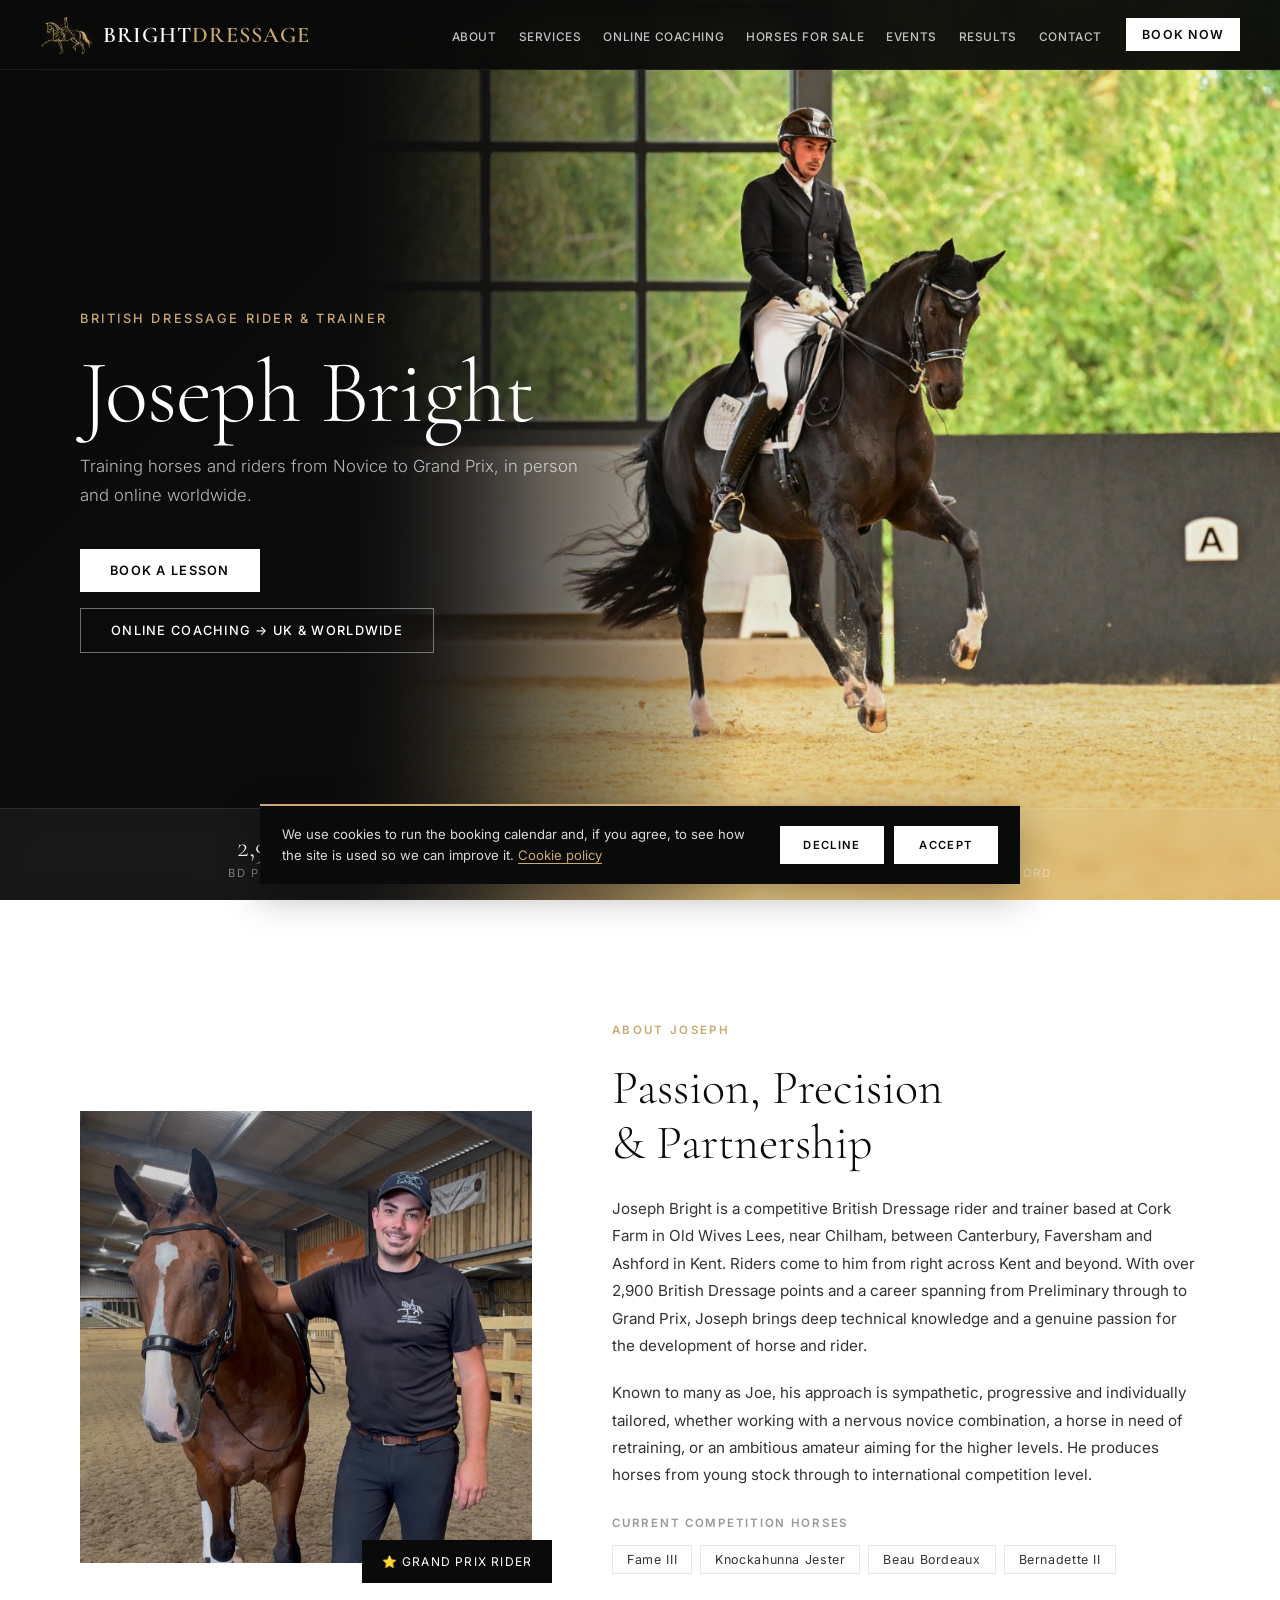
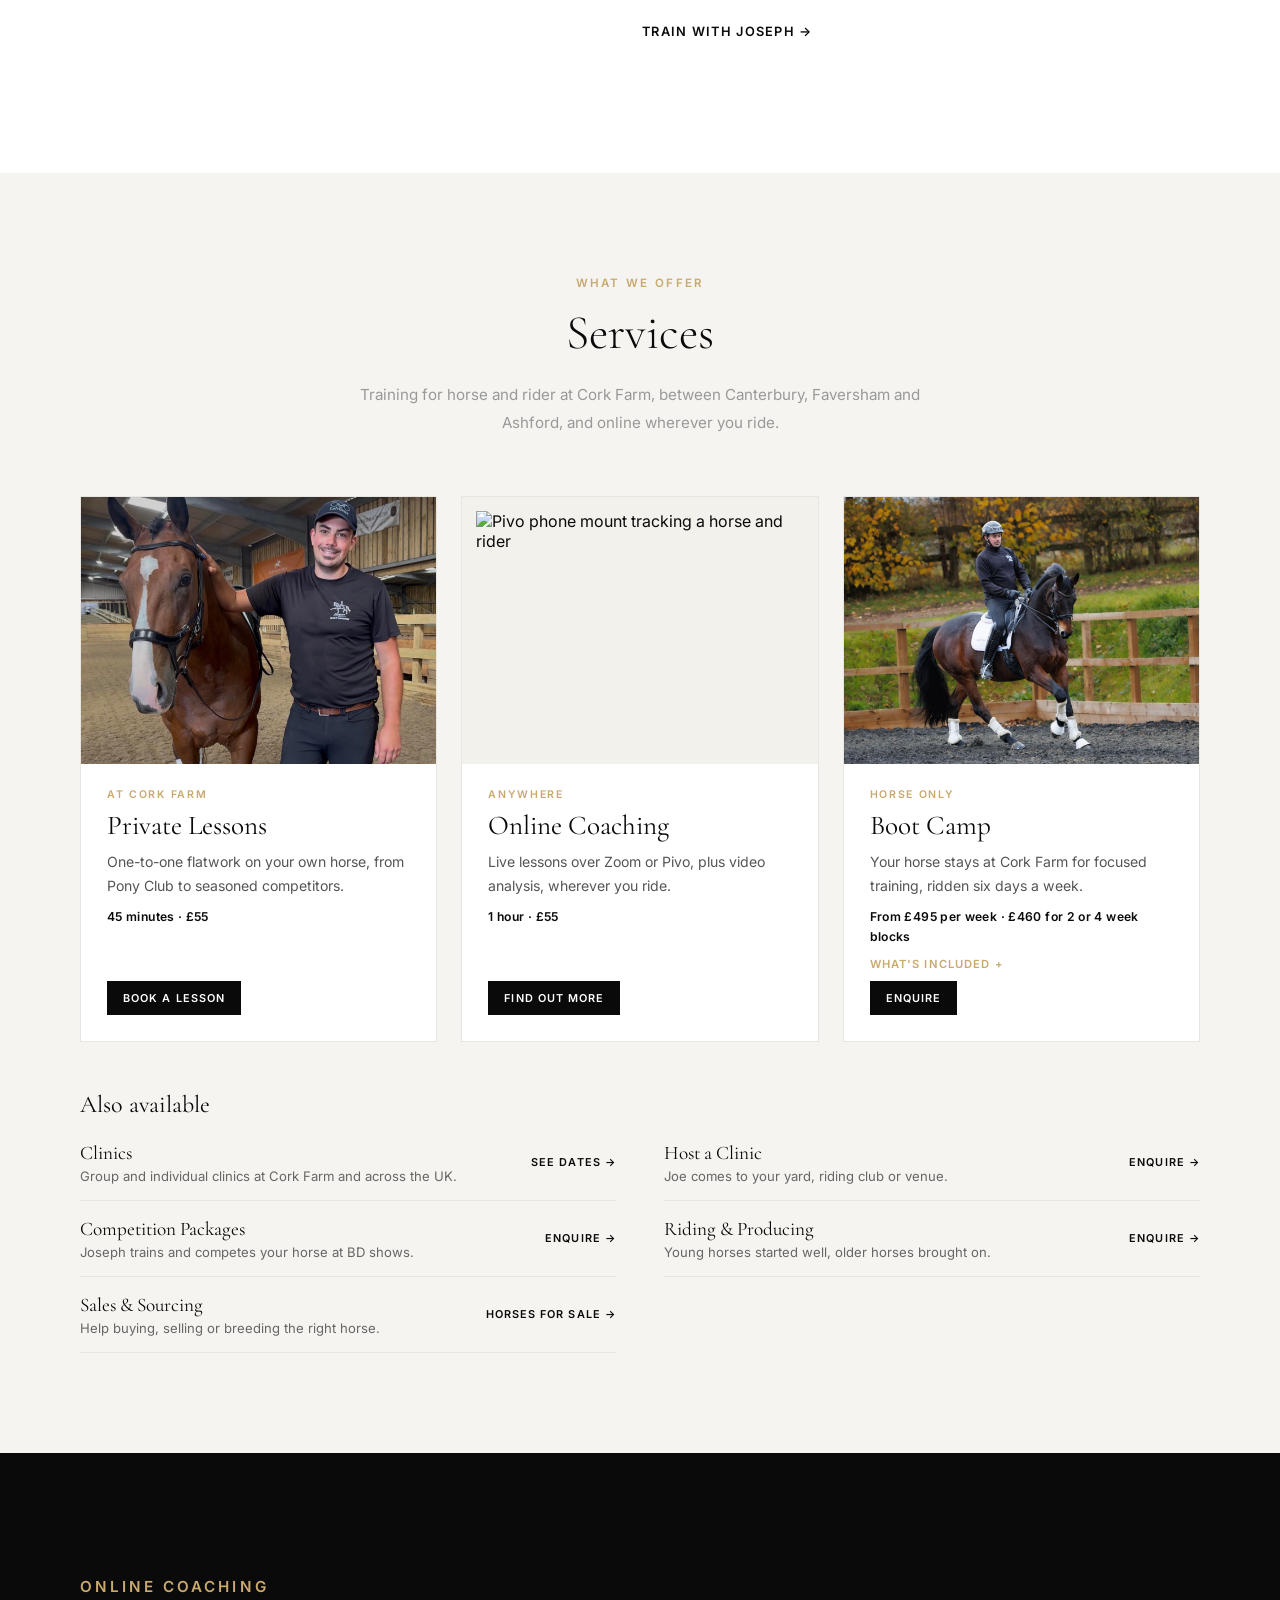
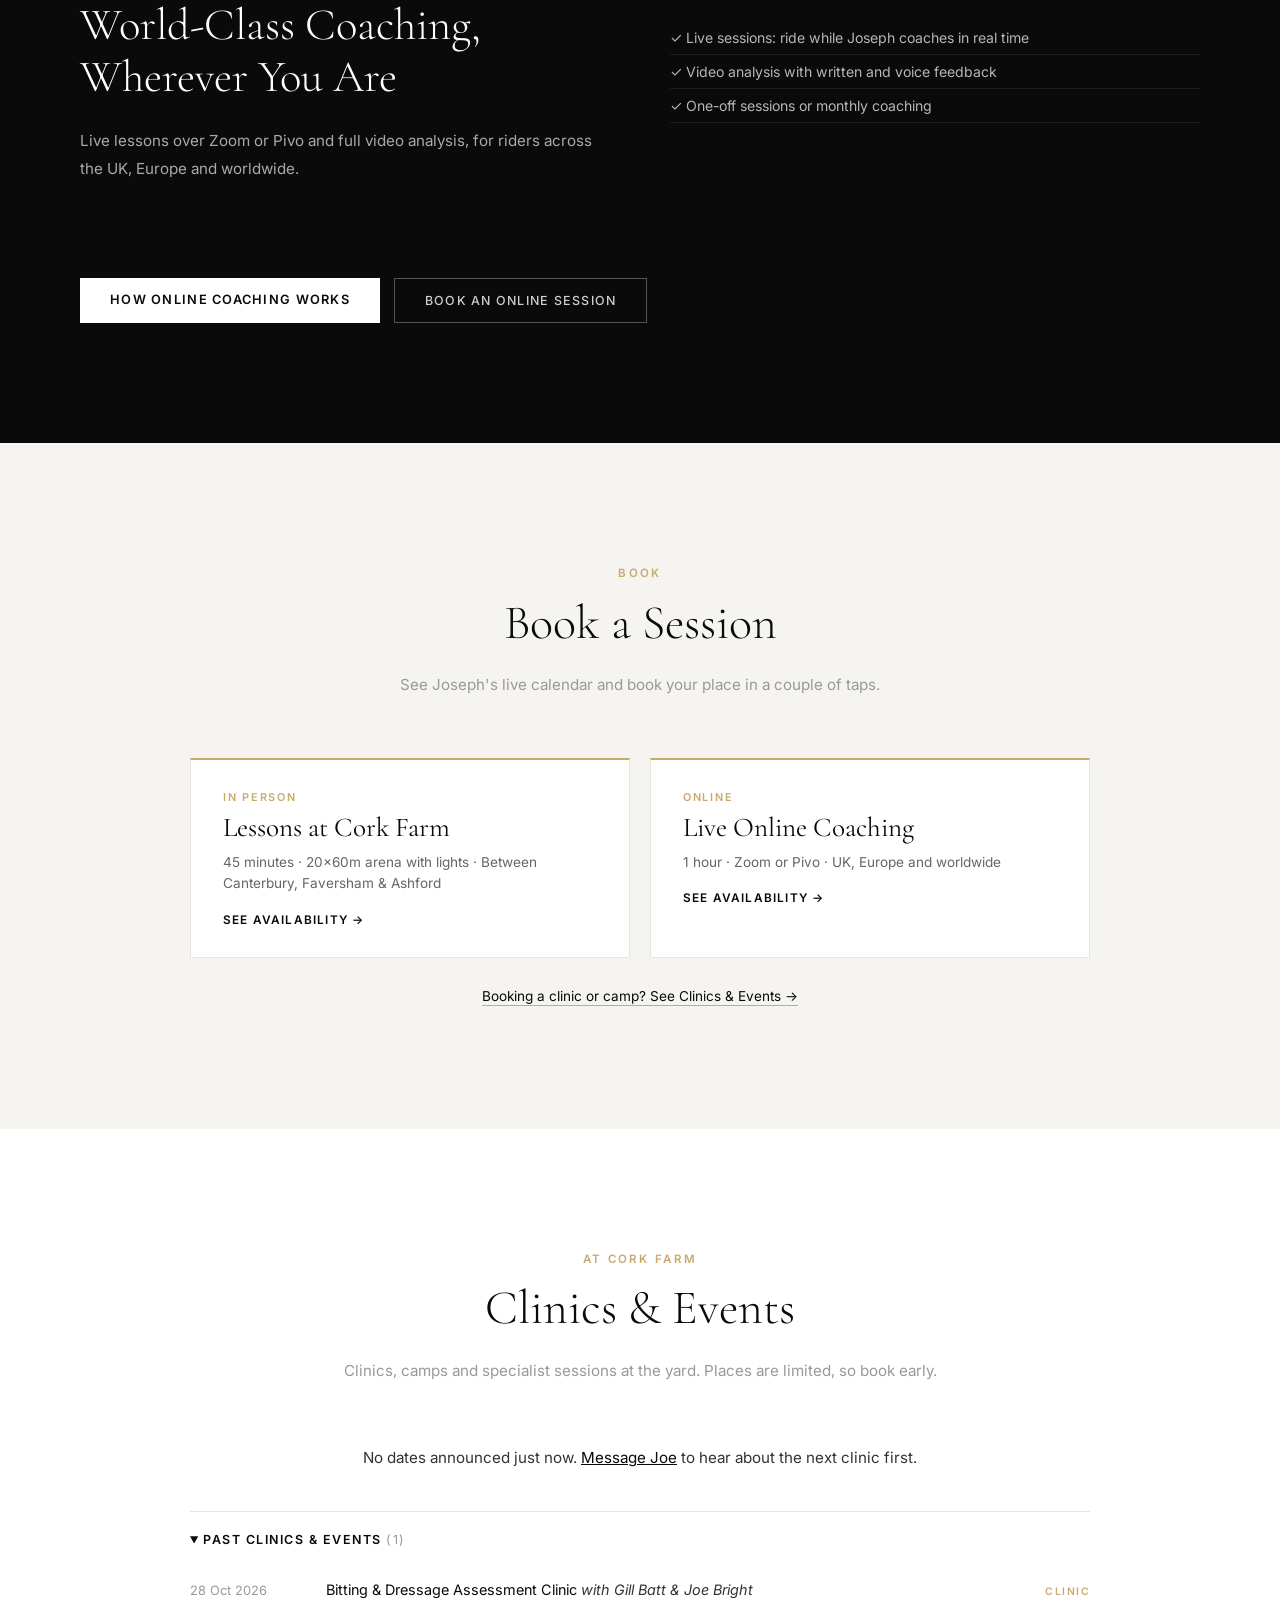
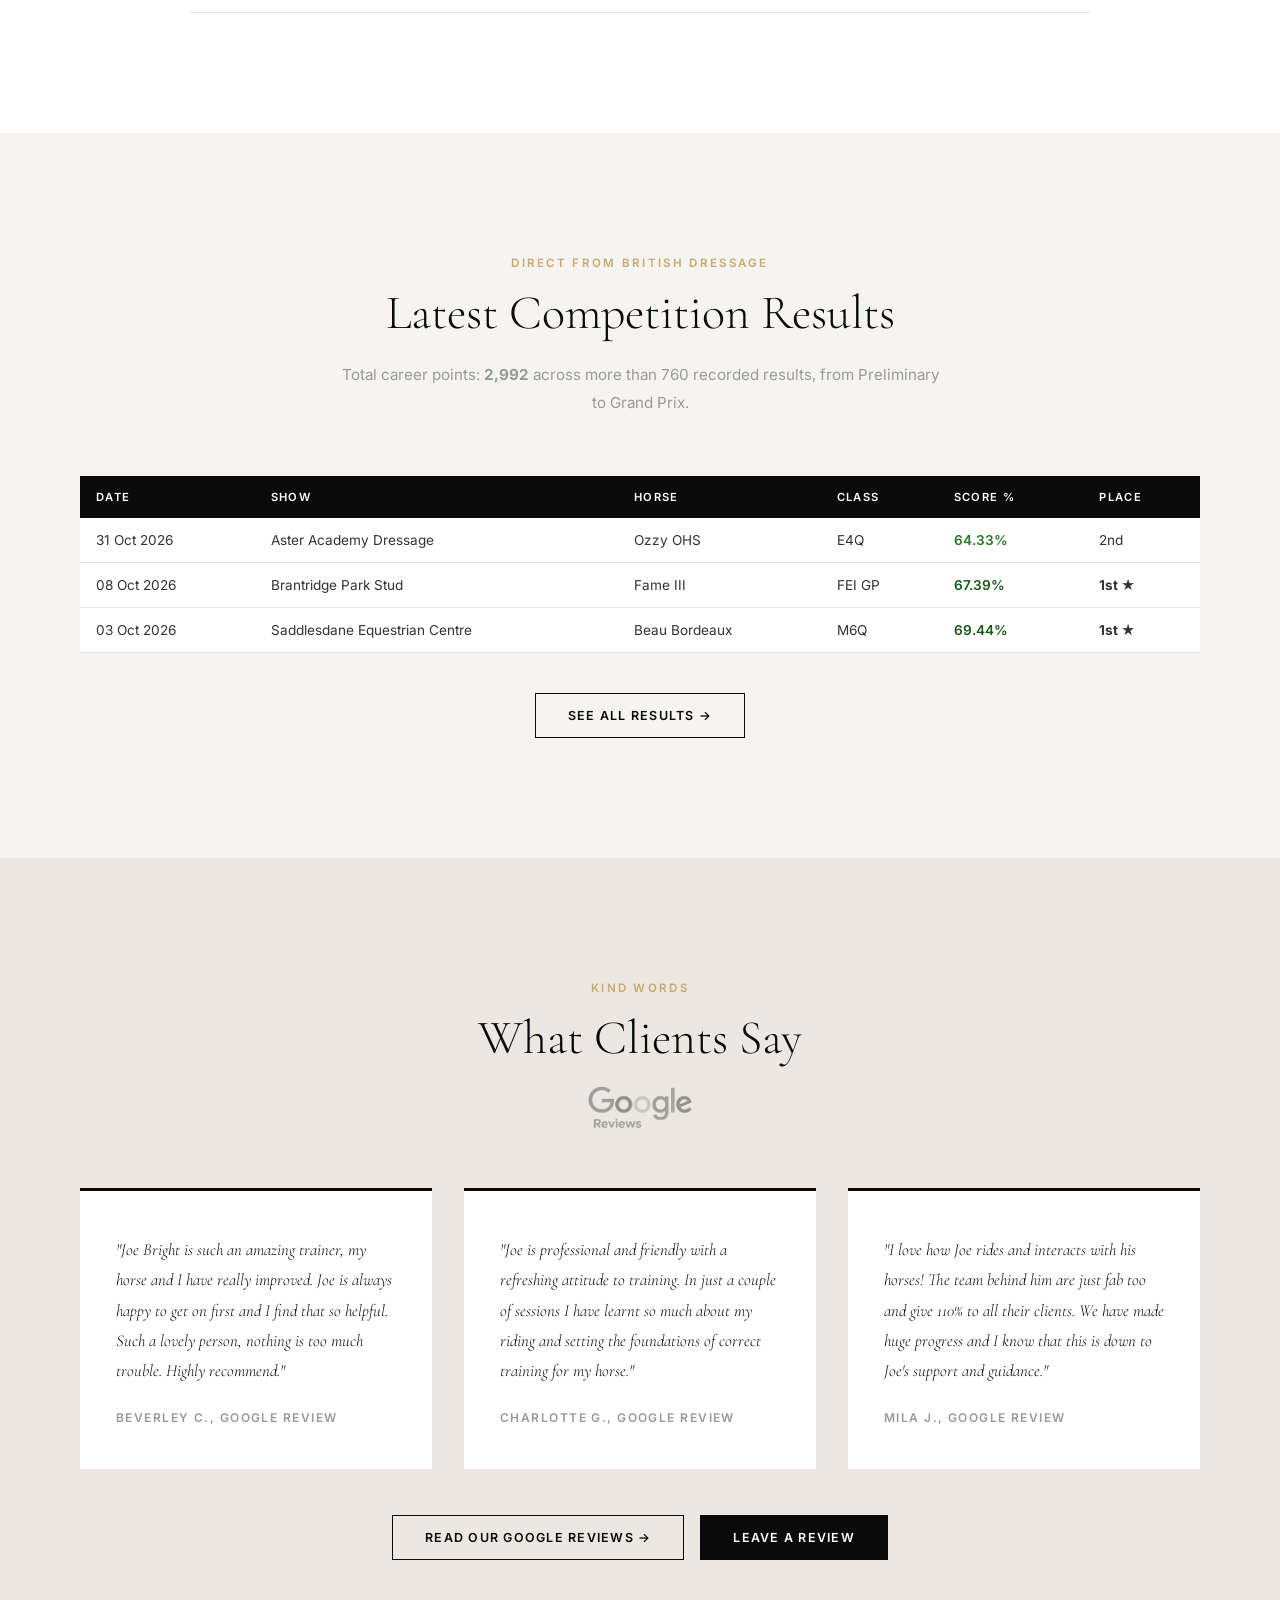
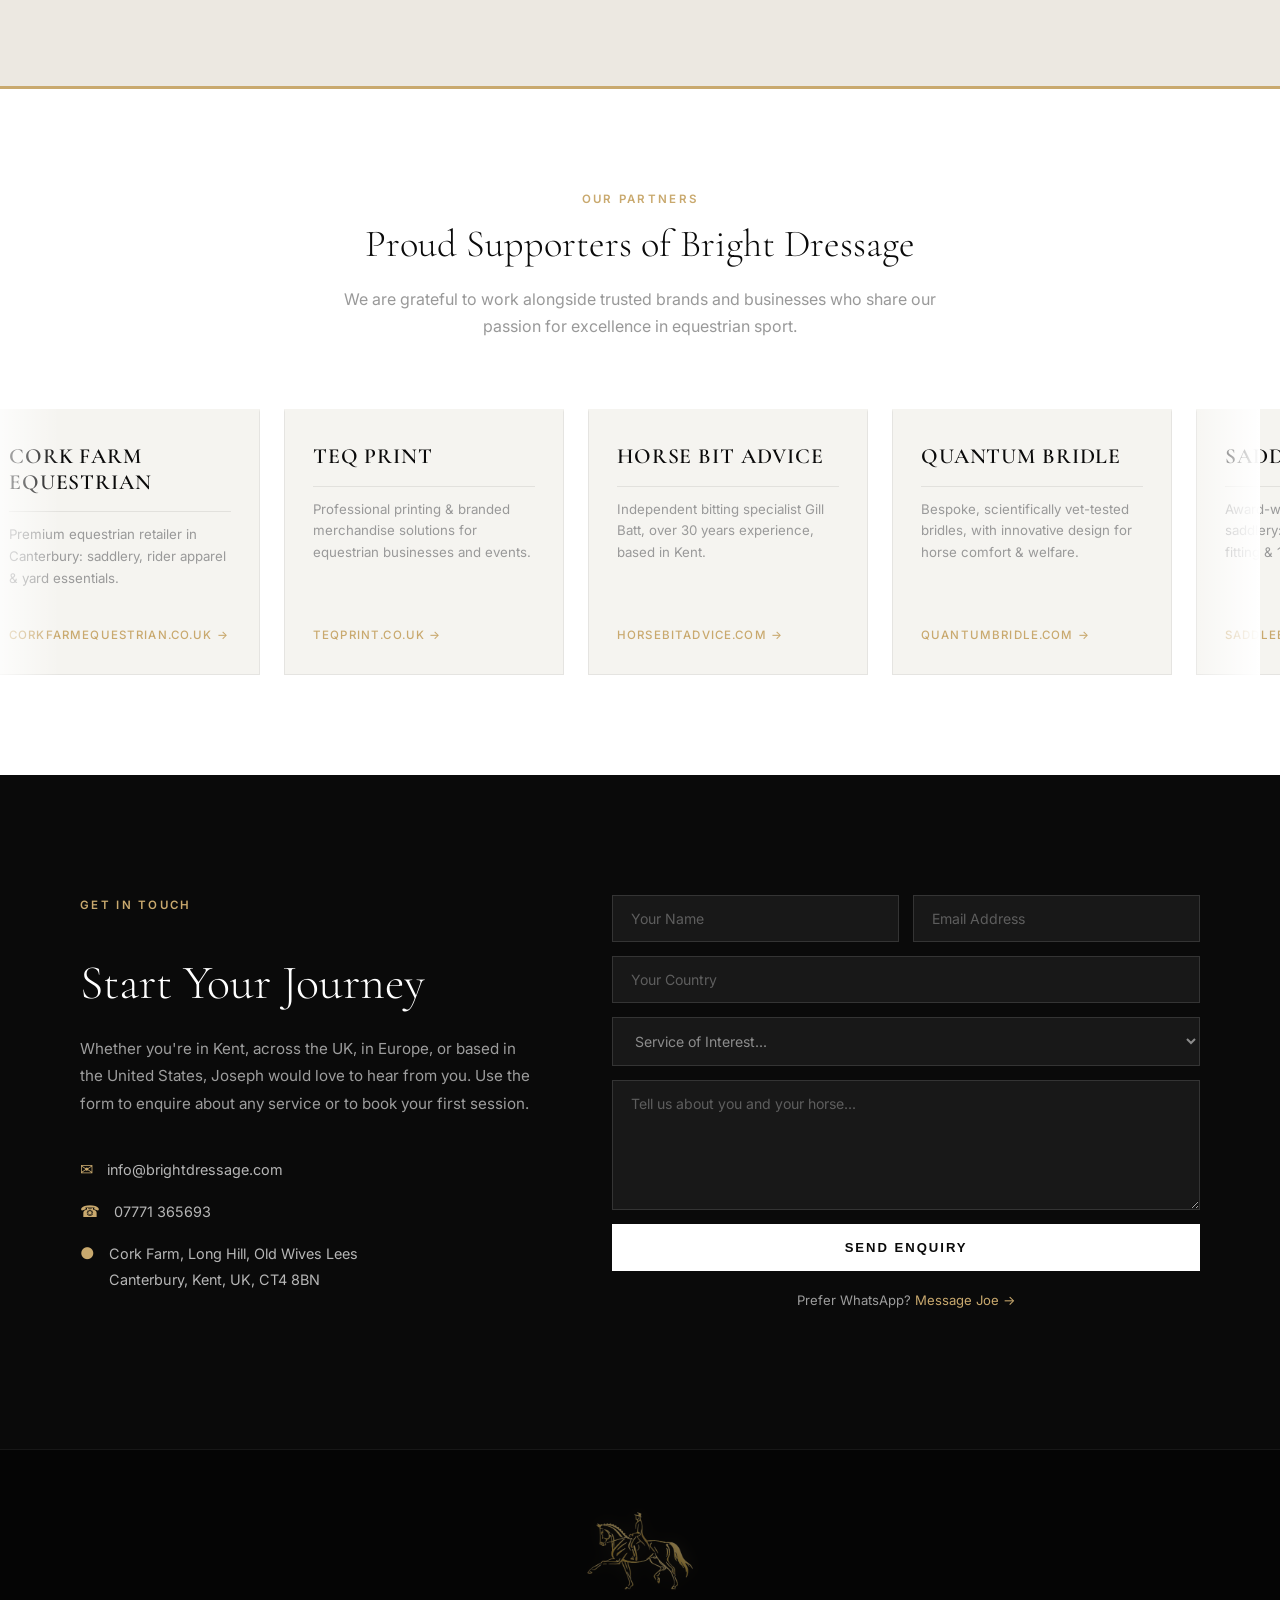
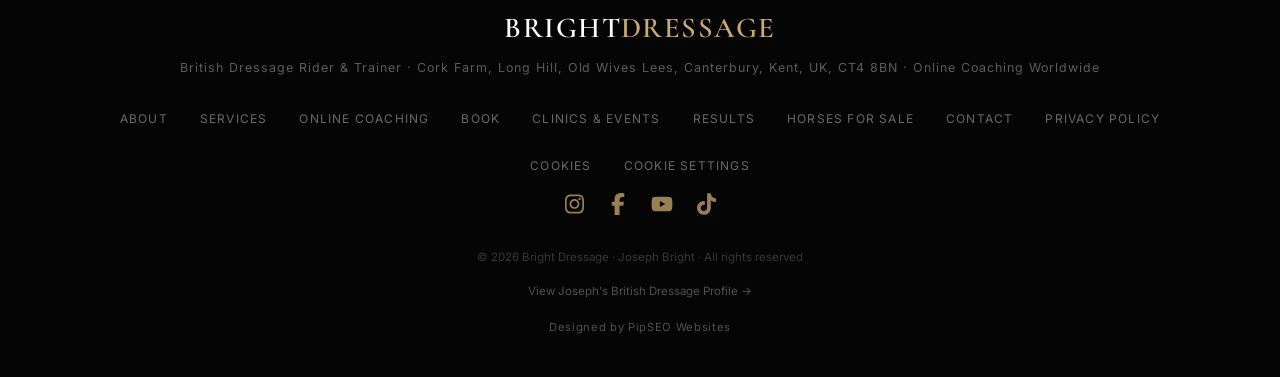
==== commit b6bf1663: "Add files via upload" ====
--- a/index.html
+++ b/index.html
@@ -124,7 +124,7 @@
 </div>
 </article>
 <article class="svc-card" id="boot-camp">
-<div class="svc-img"><img src="/horses/finnleigh-gold/1.jpg" alt="A horse in training at Cork Farm" loading="lazy"></div>
+<div class="svc-img"><img src="./bootcamp.jpg" alt="Joseph Bright schooling a bay horse in the arena at Cork Farm" loading="lazy"></div>
 <div class="svc-body">
 <span class="svc-tag">Horse only</span>
 <h3>Boot Camp</h3>
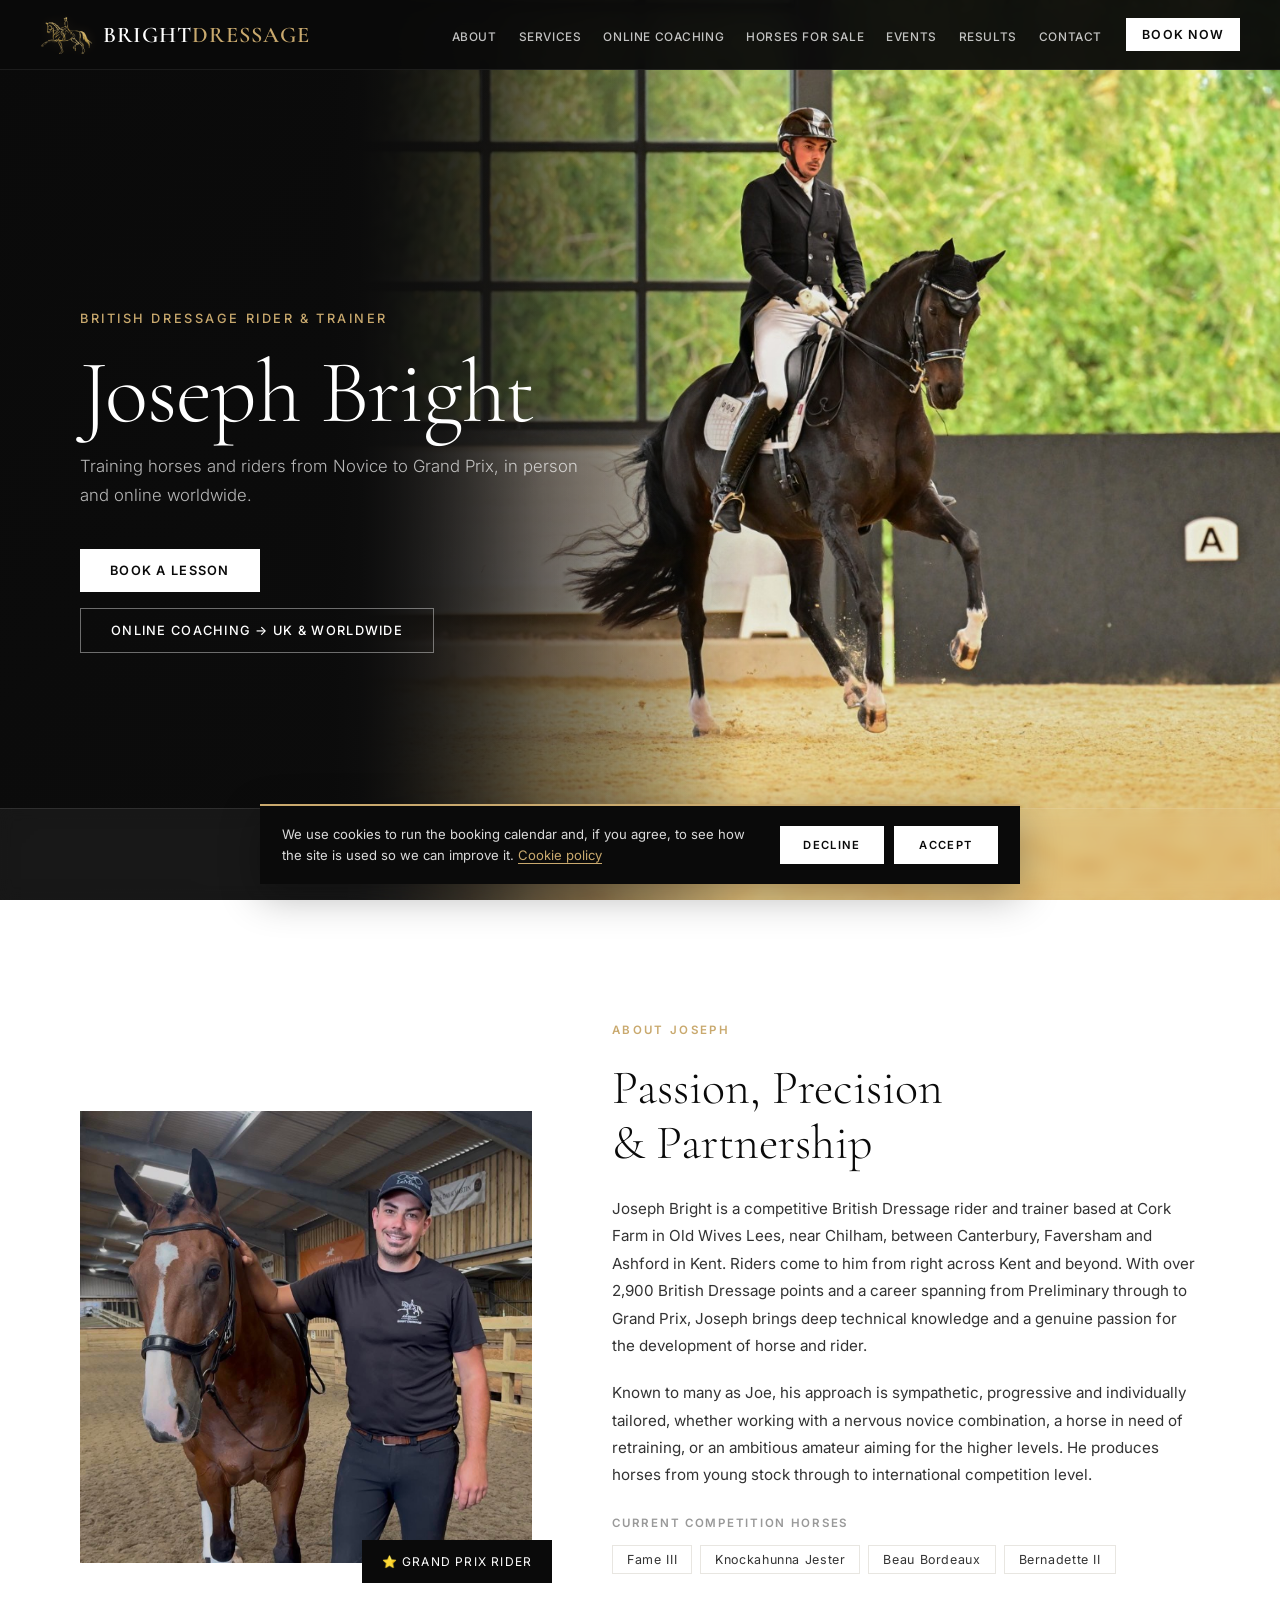
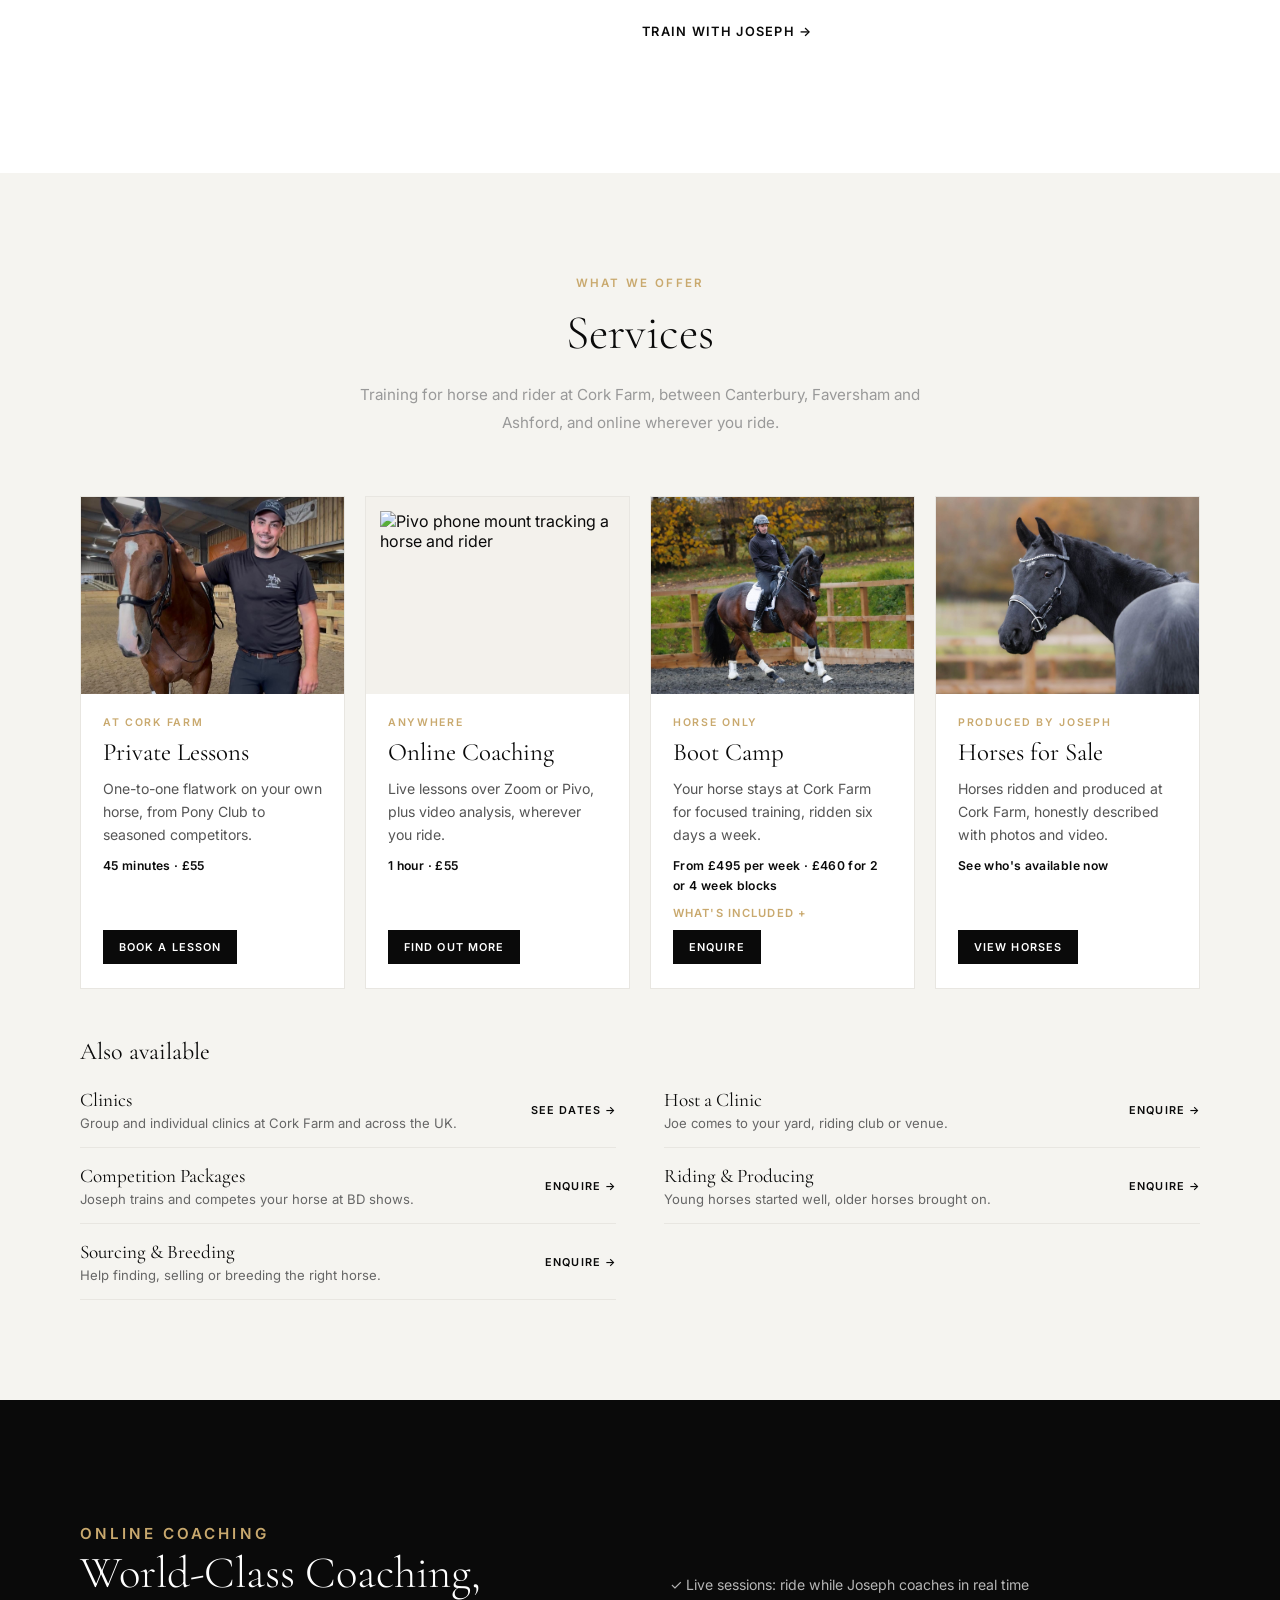
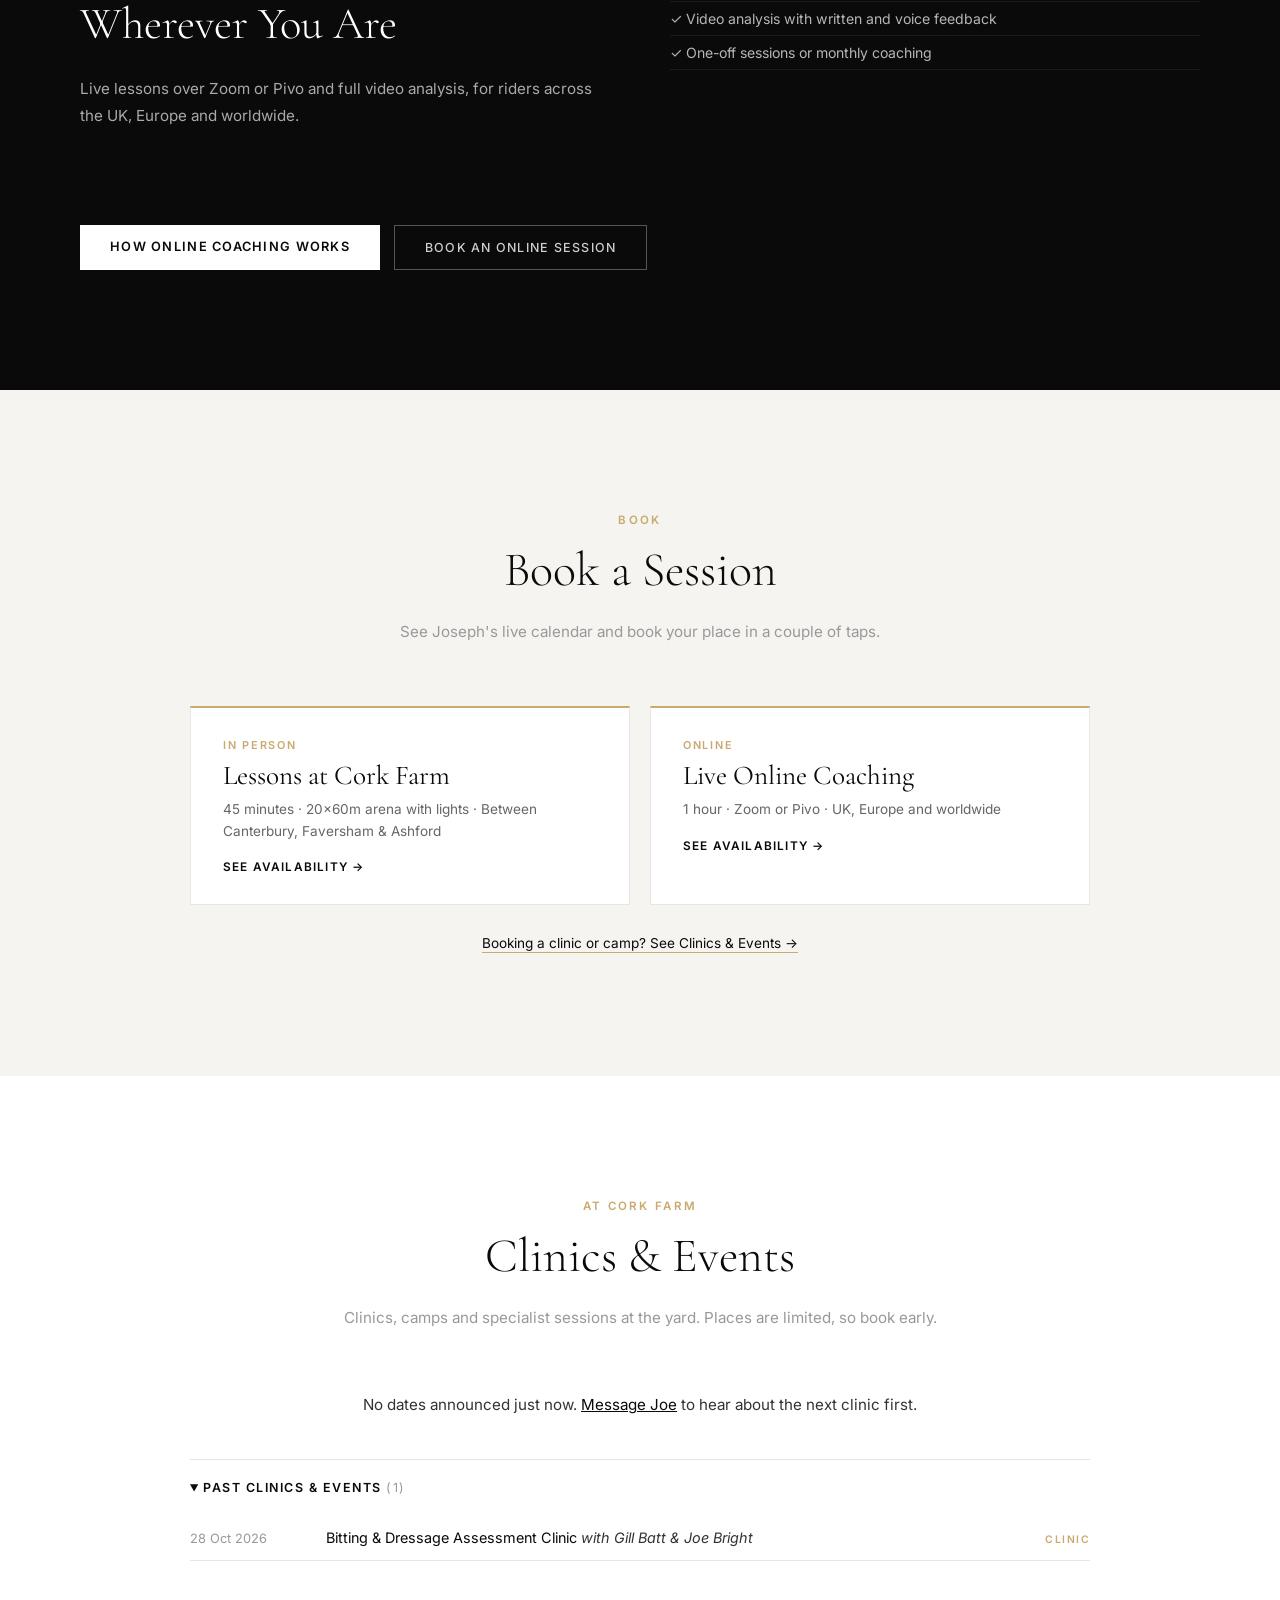
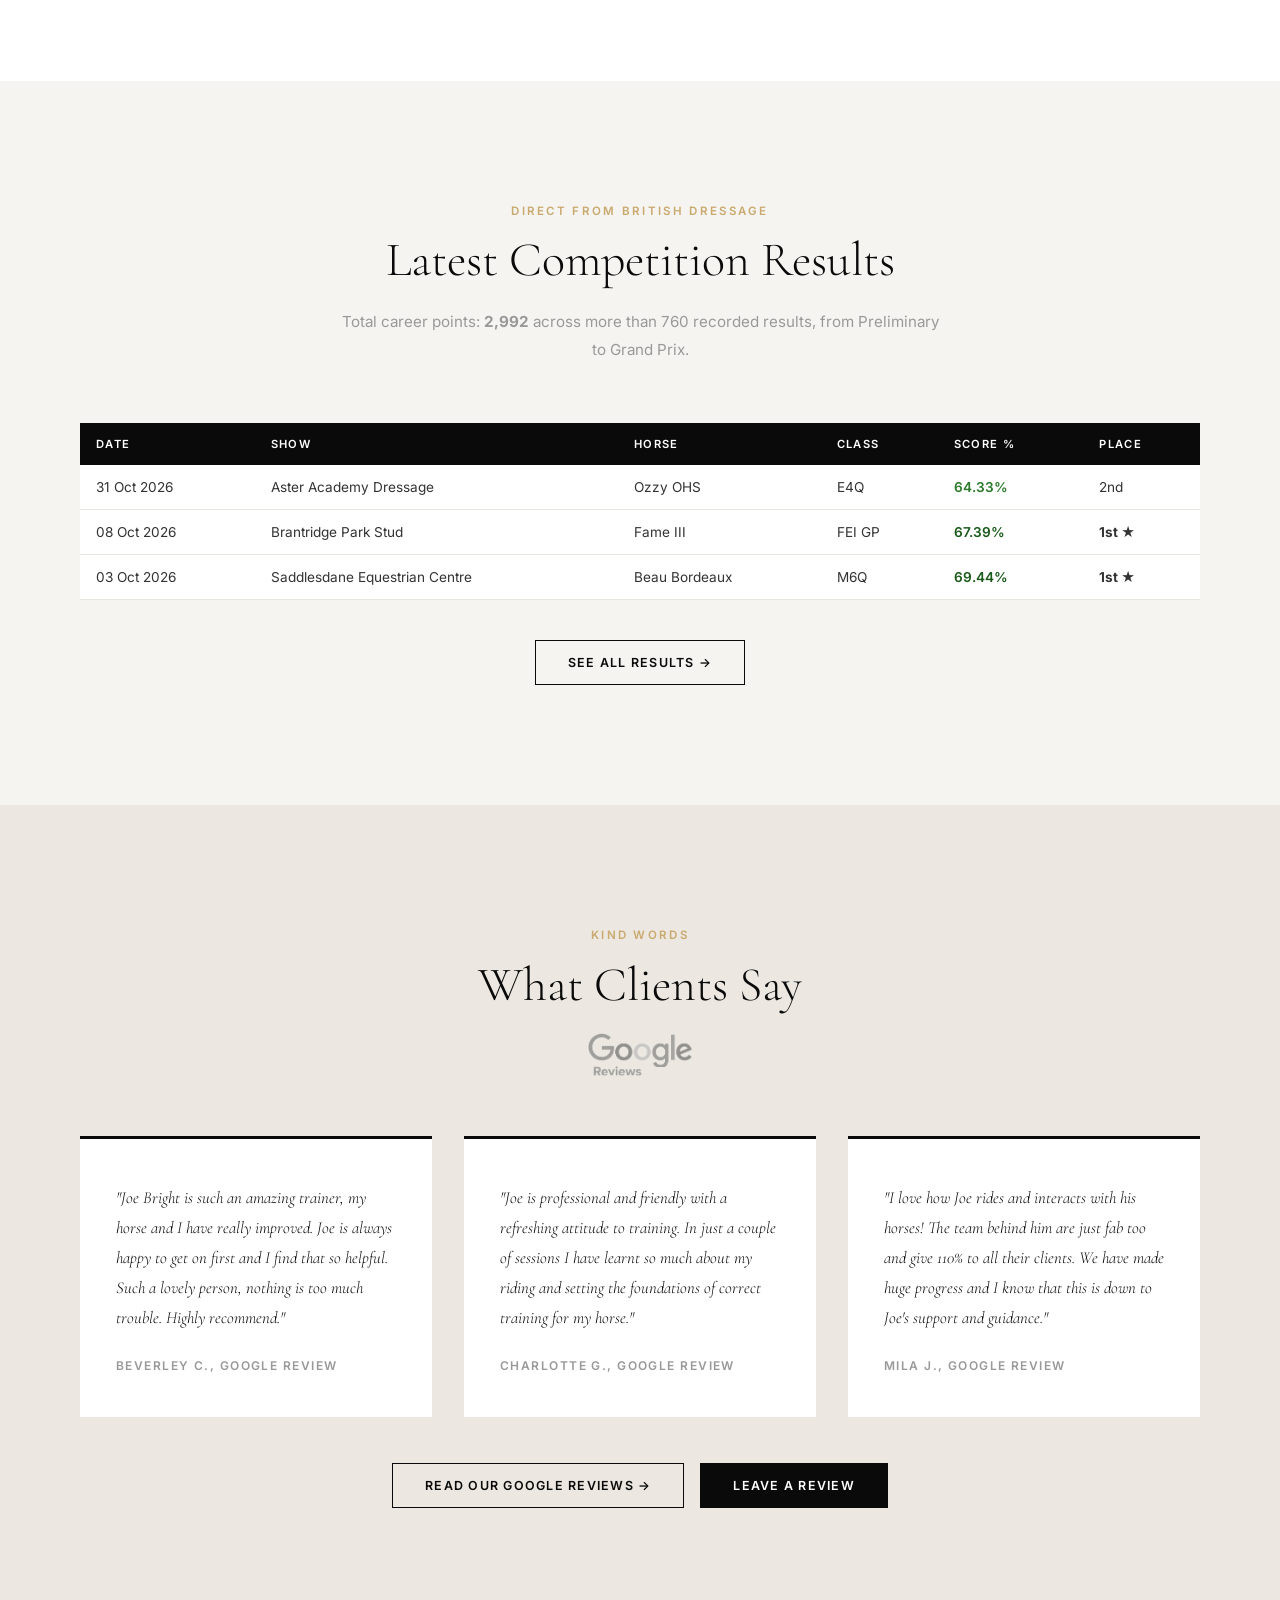
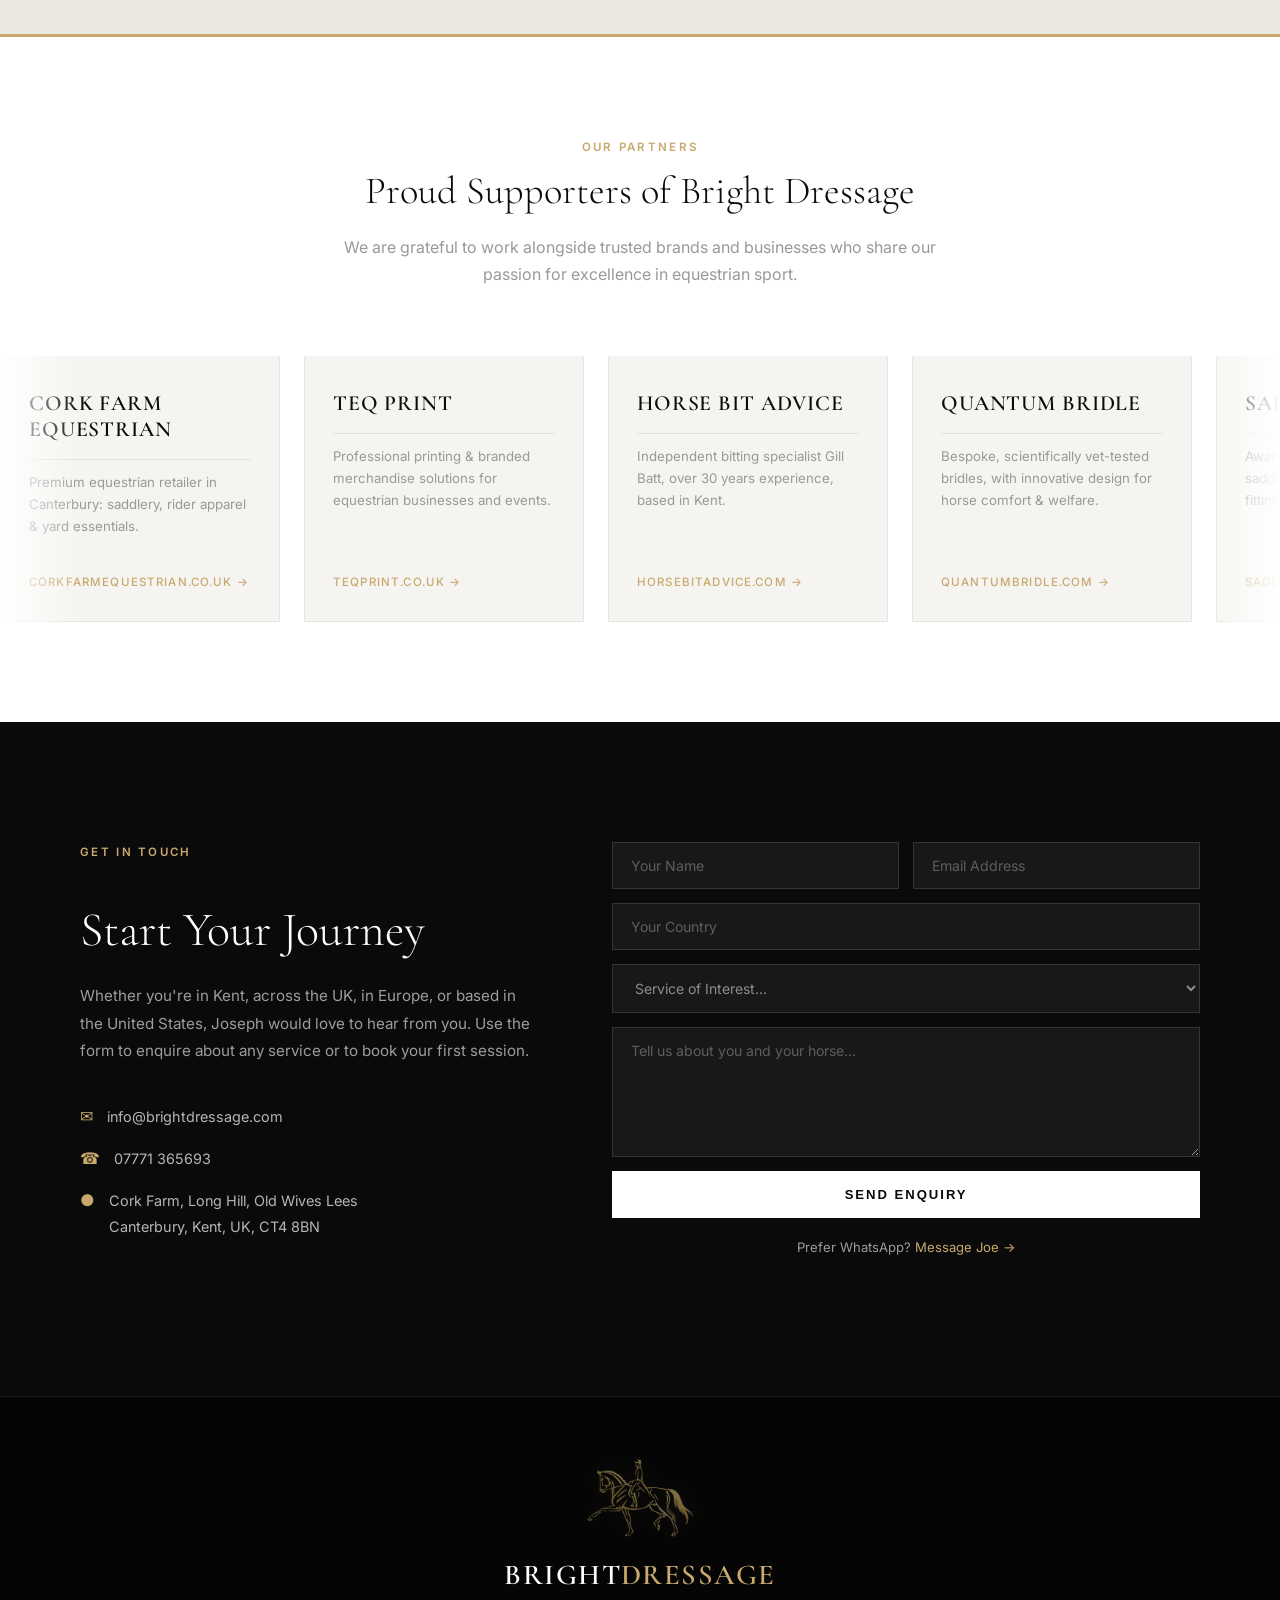
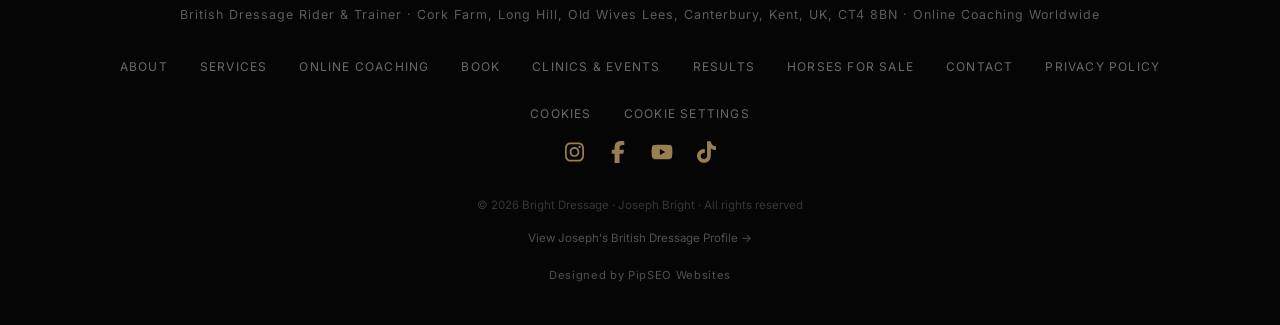
==== commit 64c936bc: "Add files via upload" ====
--- a/index.html
+++ b/index.html
@@ -66,7 +66,7 @@
 <div class="stat-divider"></div>
 <div class="stat"><span class="stat-num">750+</span><span class="stat-label">BD Results</span></div>
 <div class="stat-divider"></div>
-<div class="stat"><span class="stat-num">Kent</span><span class="stat-label">Canterbury · Faversham · Ashford</span></div>
+<div class="stat"><span class="stat-num">Canterbury</span><span class="stat-label">UK</span></div>
 </div>
 </section>
 
@@ -136,6 +136,16 @@
 <a href="#contact" class="svc-btn" data-enquire="Boot Camp">Enquire</a>
 </div>
 </article>
+<article class="svc-card">
+<div class="svc-img"><img src="/horses/finnleigh-gold/4.jpg" alt="Finnleigh Gold, a black Hanoverian gelding for sale, looking back" loading="lazy"></div>
+<div class="svc-body">
+<span class="svc-tag">Produced by Joseph</span>
+<h3>Horses for Sale</h3>
+<p>Horses ridden and produced at Cork Farm, honestly described with photos and video.</p>
+<p class="svc-meta">See who's available now</p>
+<a href="/sales" class="svc-btn">View Horses</a>
+</div>
+</article>
 </div>
 <div class="services-nav"><button type="button" class="sponsors-arrow" data-svc-dir="-1" aria-label="Previous service">&larr;</button><button type="button" class="sponsors-arrow" data-svc-dir="1" aria-label="Next service">&rarr;</button></div>
 <details class="svc-also" id="svc-also" open>
@@ -145,7 +155,7 @@
 <li><div><strong>Host a Clinic</strong><span>Joe comes to your yard, riding club or venue.</span></div><a href="#contact" data-enquire="Host a Clinic at Your Yard">Enquire &rarr;</a></li>
 <li><div><strong>Competition Packages</strong><span>Joseph trains and competes your horse at BD shows.</span></div><a href="#contact" data-enquire="Competition Packages">Enquire &rarr;</a></li>
 <li><div><strong>Riding &amp; Producing</strong><span>Young horses started well, older horses brought on.</span></div><a href="#contact" data-enquire="Riding &amp; Producing">Enquire &rarr;</a></li>
-<li><div><strong>Sales &amp; Sourcing</strong><span>Help buying, selling or breeding the right horse.</span></div><a href="/sales">Horses for Sale &rarr;</a></li>
+<li><div><strong>Sourcing &amp; Breeding</strong><span>Help finding, selling or breeding the right horse.</span></div><a href="#contact" data-enquire="Breeding / Sales / Sourcing">Enquire &rarr;</a></li>
 </ul>
 </details>
 </div>
--- a/style.css
+++ b/style.css
@@ -951,3 +951,5 @@
 .svc-also-count { display:block; font-size:0.8rem; color:#777; }
 .svc-also li:last-child { border-bottom:none; }
 }
+@media (min-width: 1201px) { .svc-main { grid-template-columns:repeat(4,minmax(0,1fr)); gap:20px; } .svc-body { padding:22px 22px 24px; } .svc-body h3 { font-size:1.55rem; } }
+@media (min-width: 901px) and (max-width: 1200px) { .svc-main { grid-template-columns:repeat(2,minmax(0,1fr)); } }
